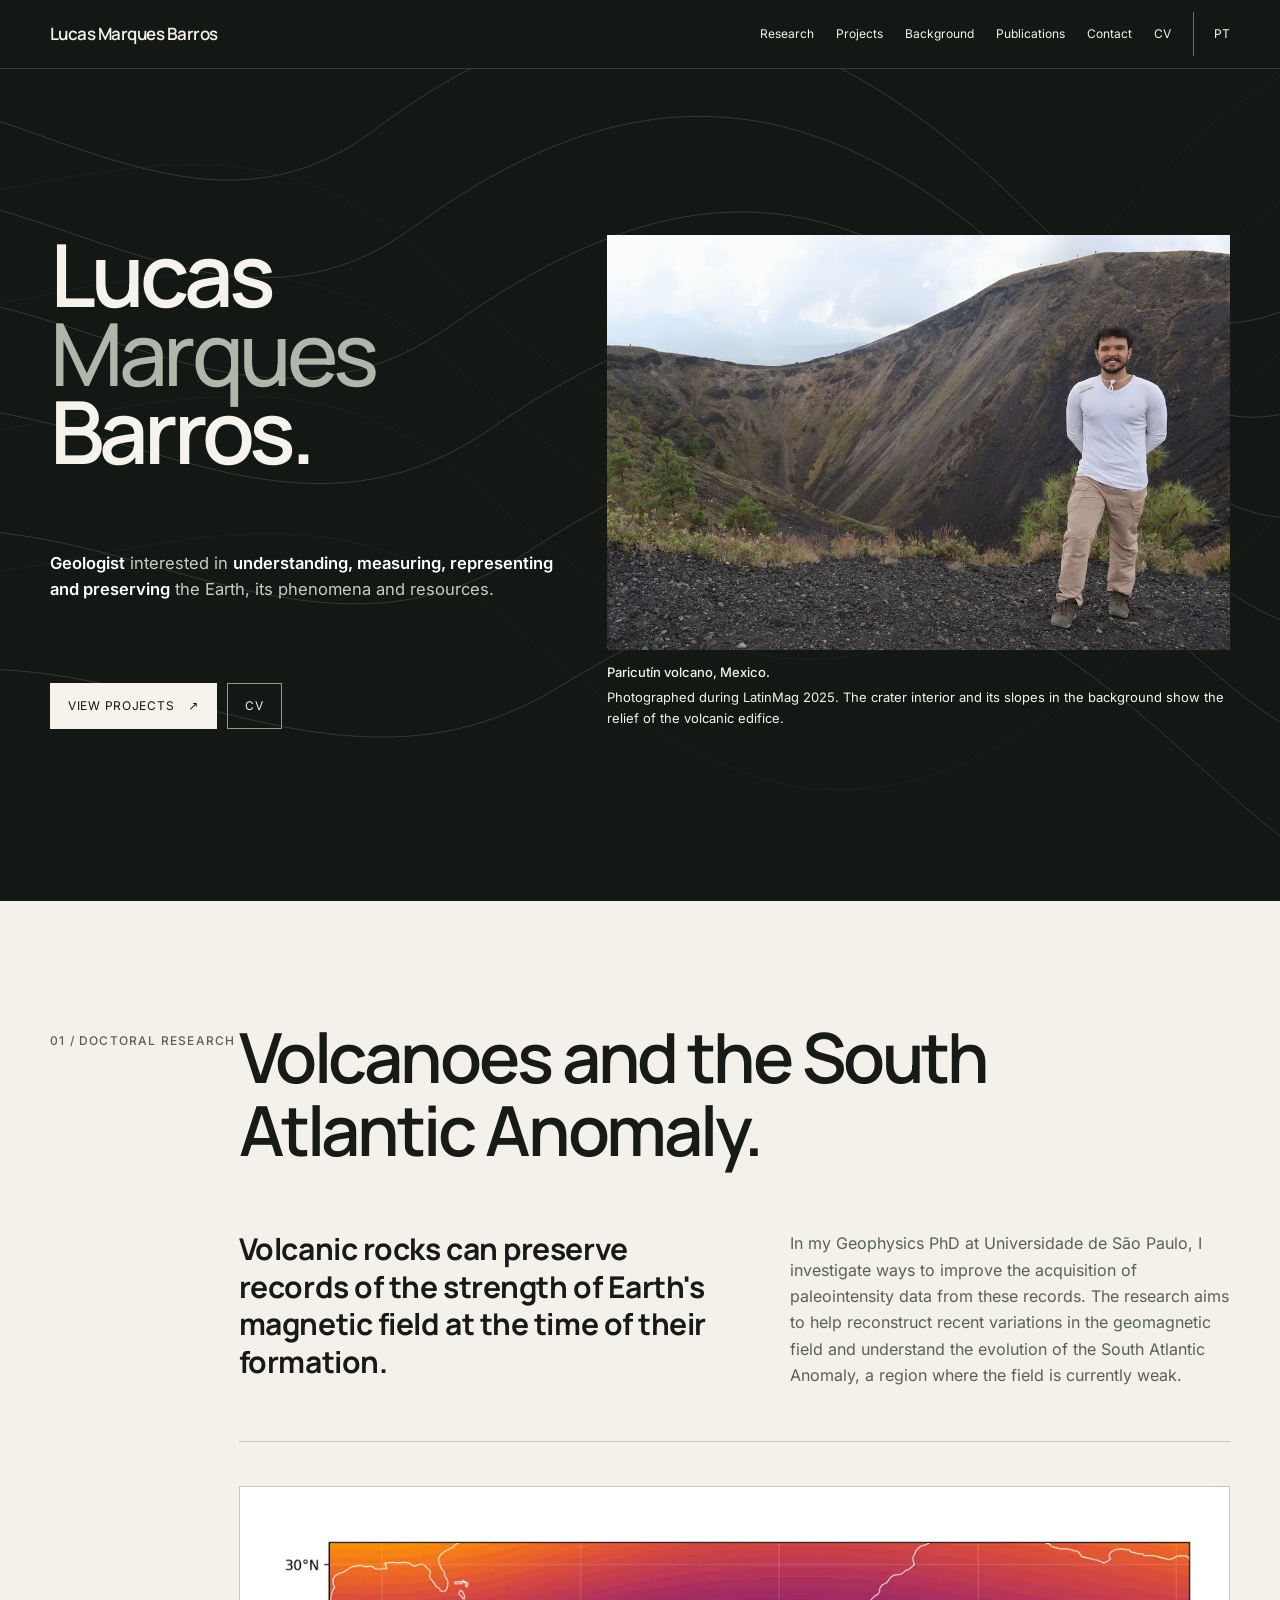
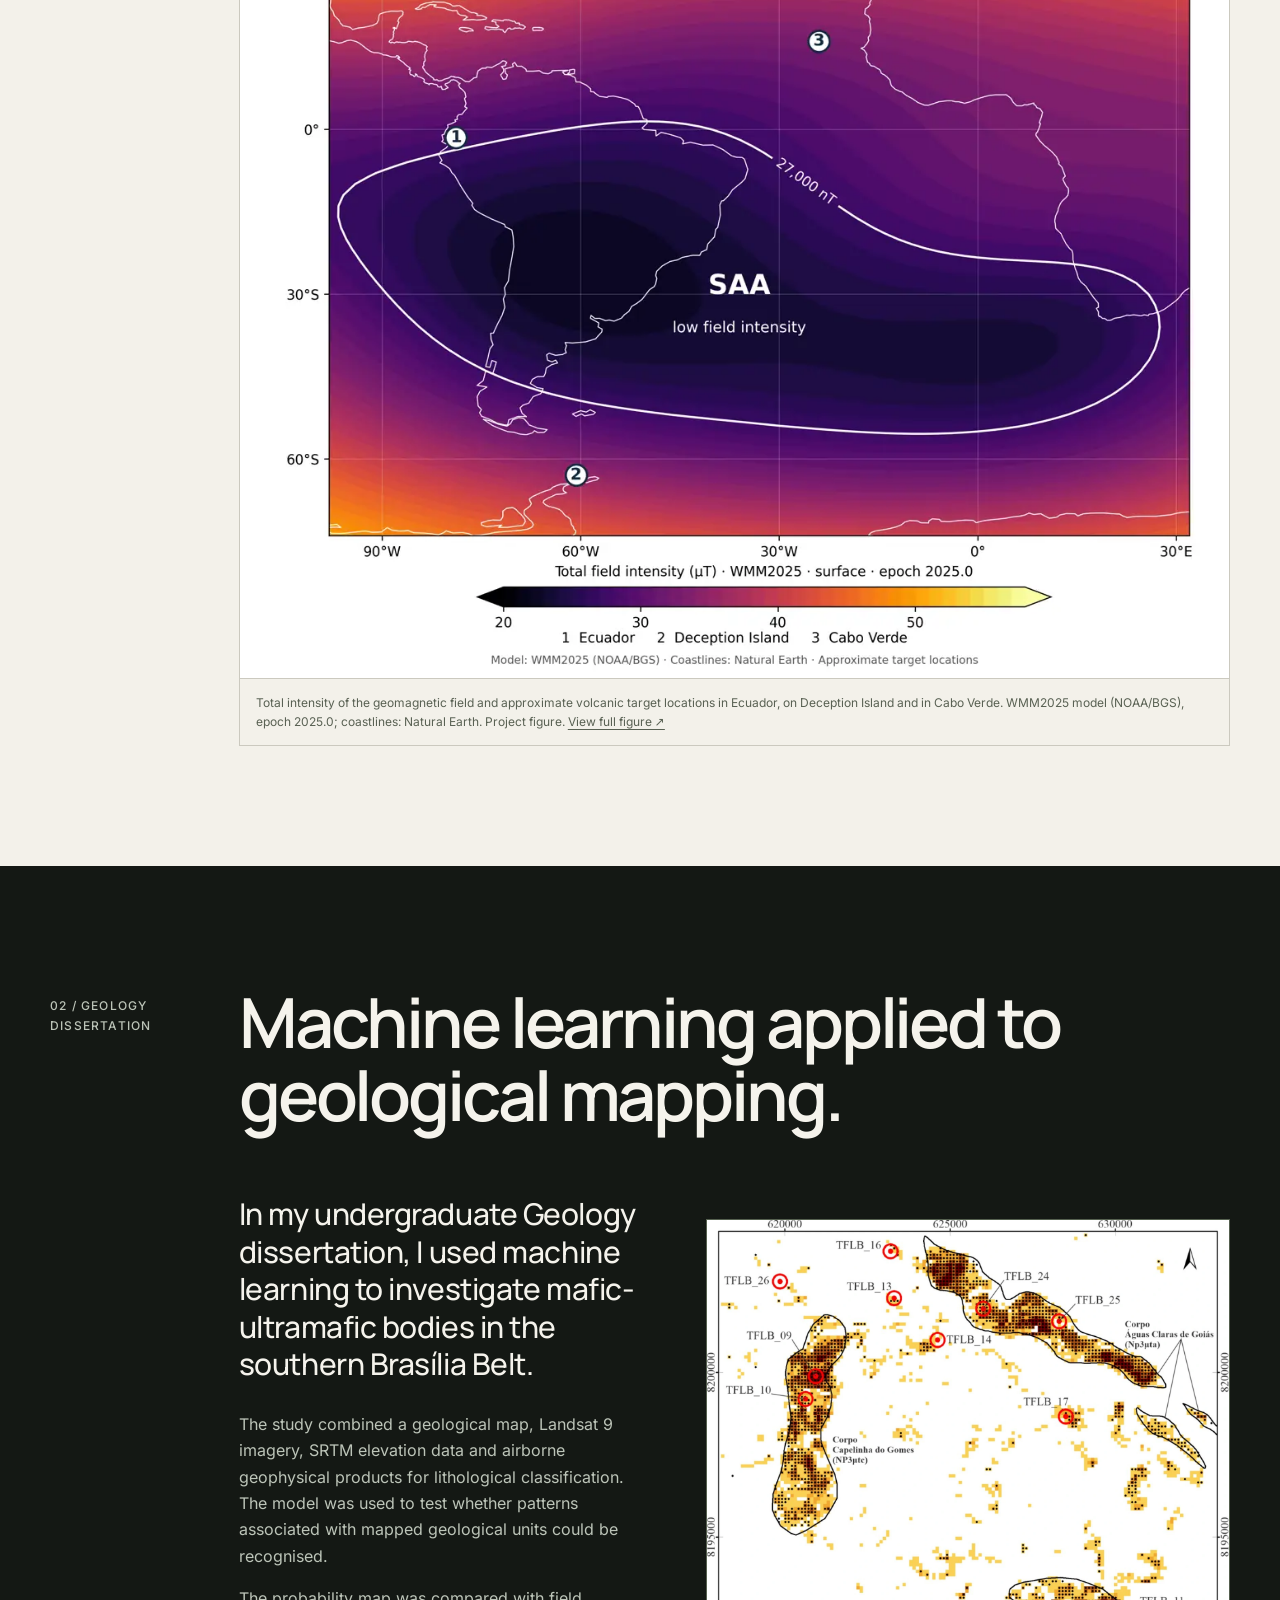
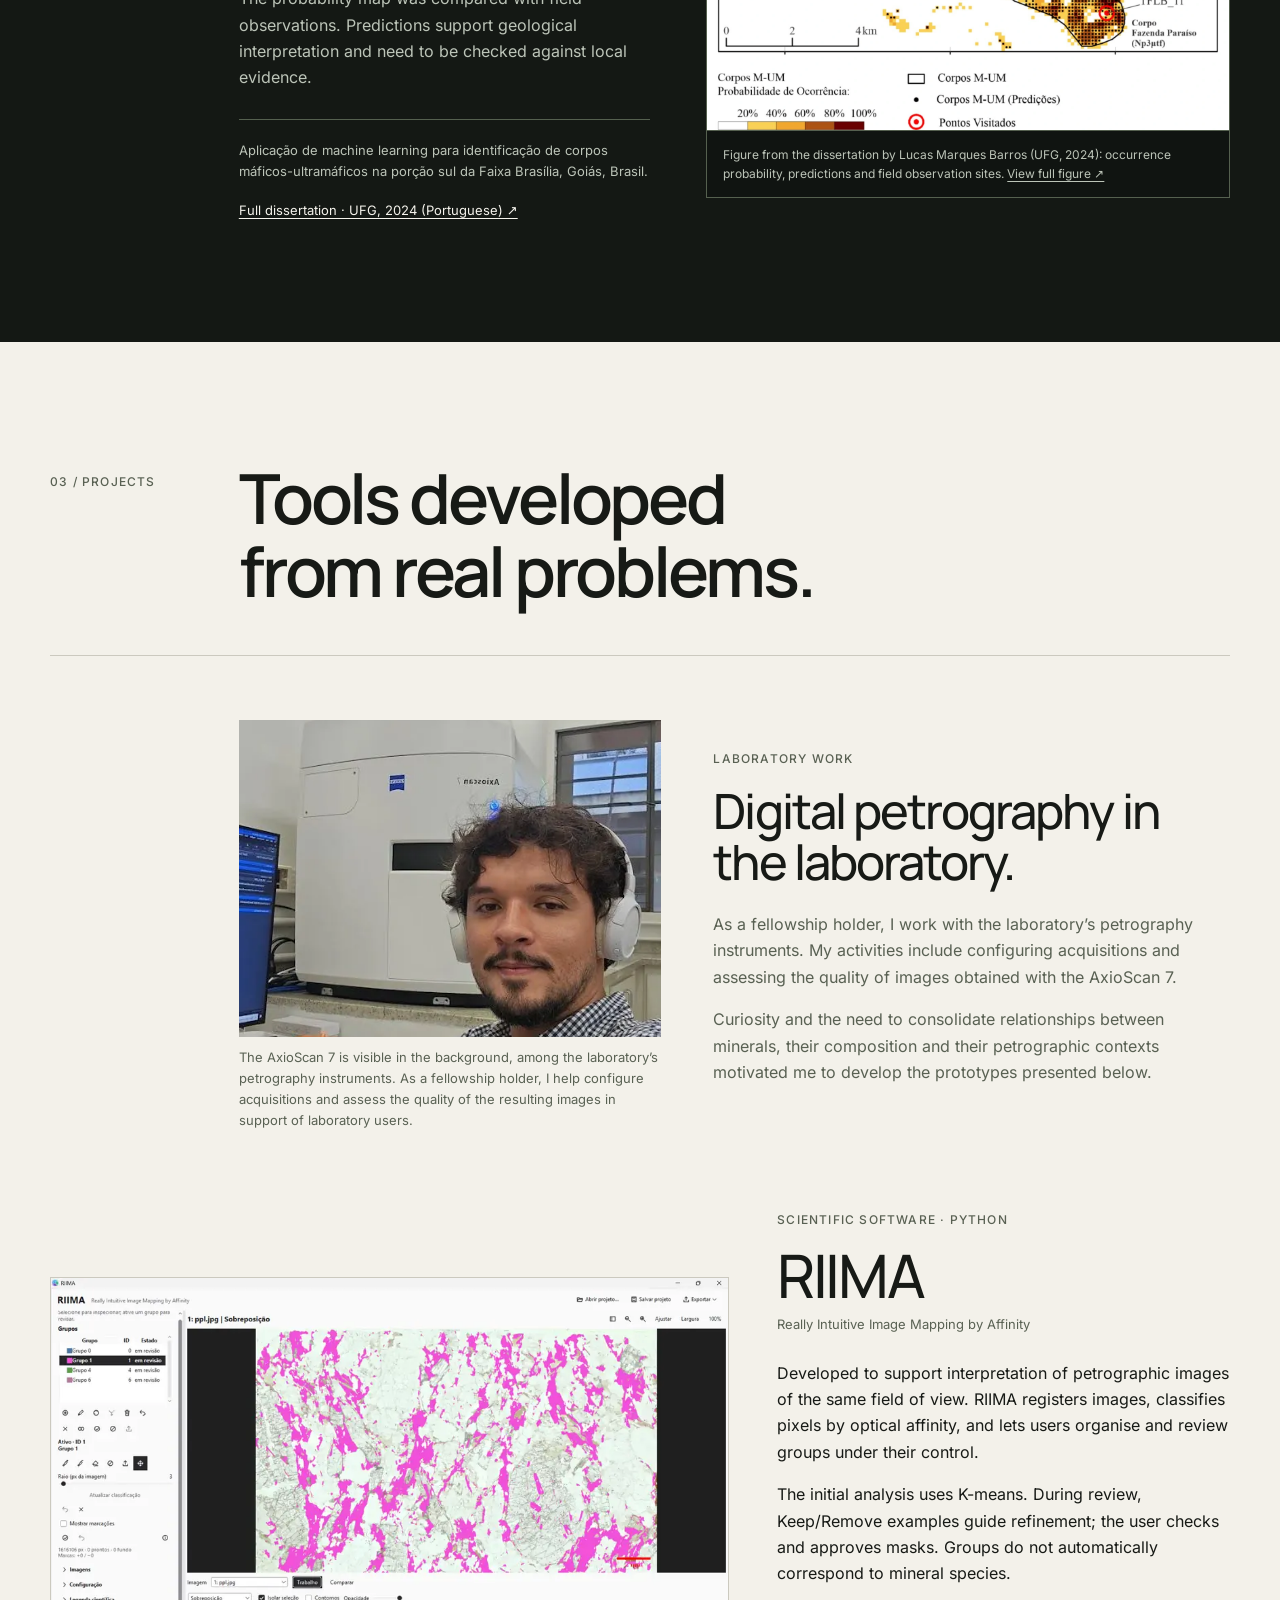
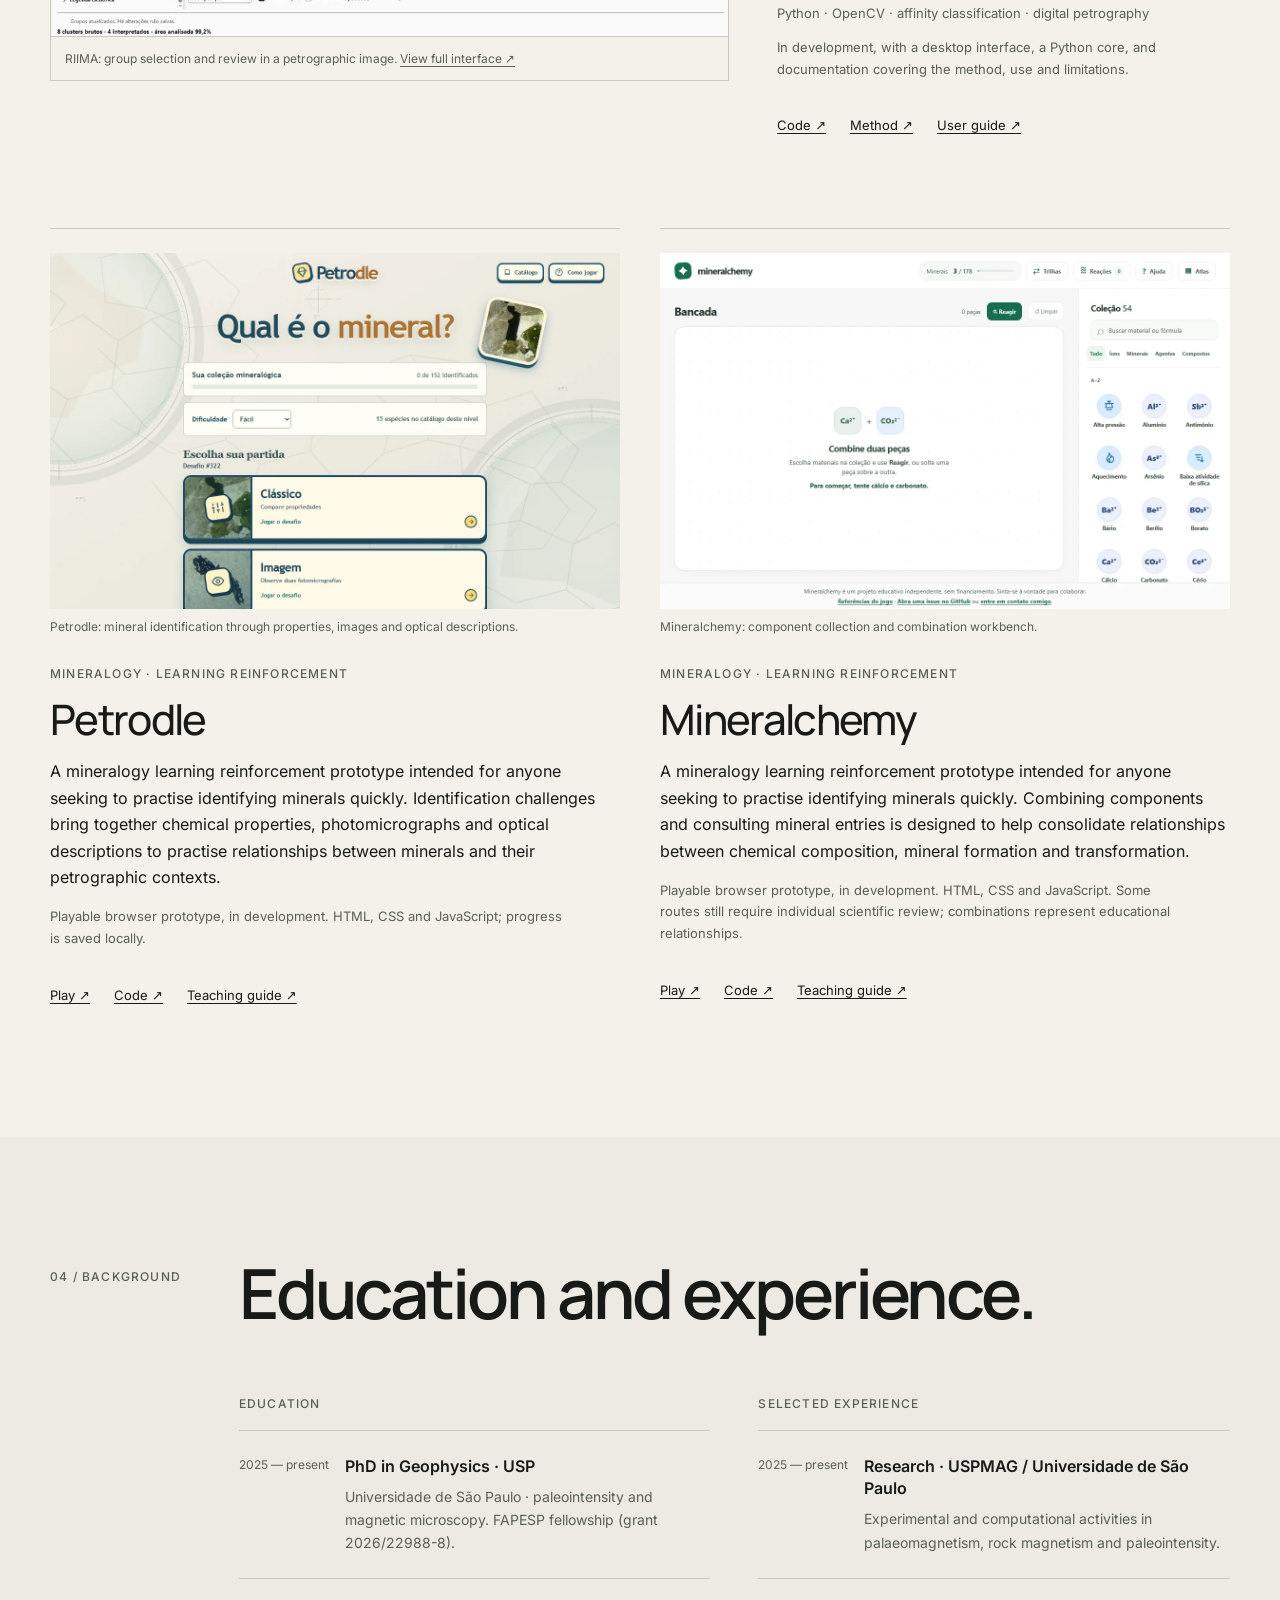
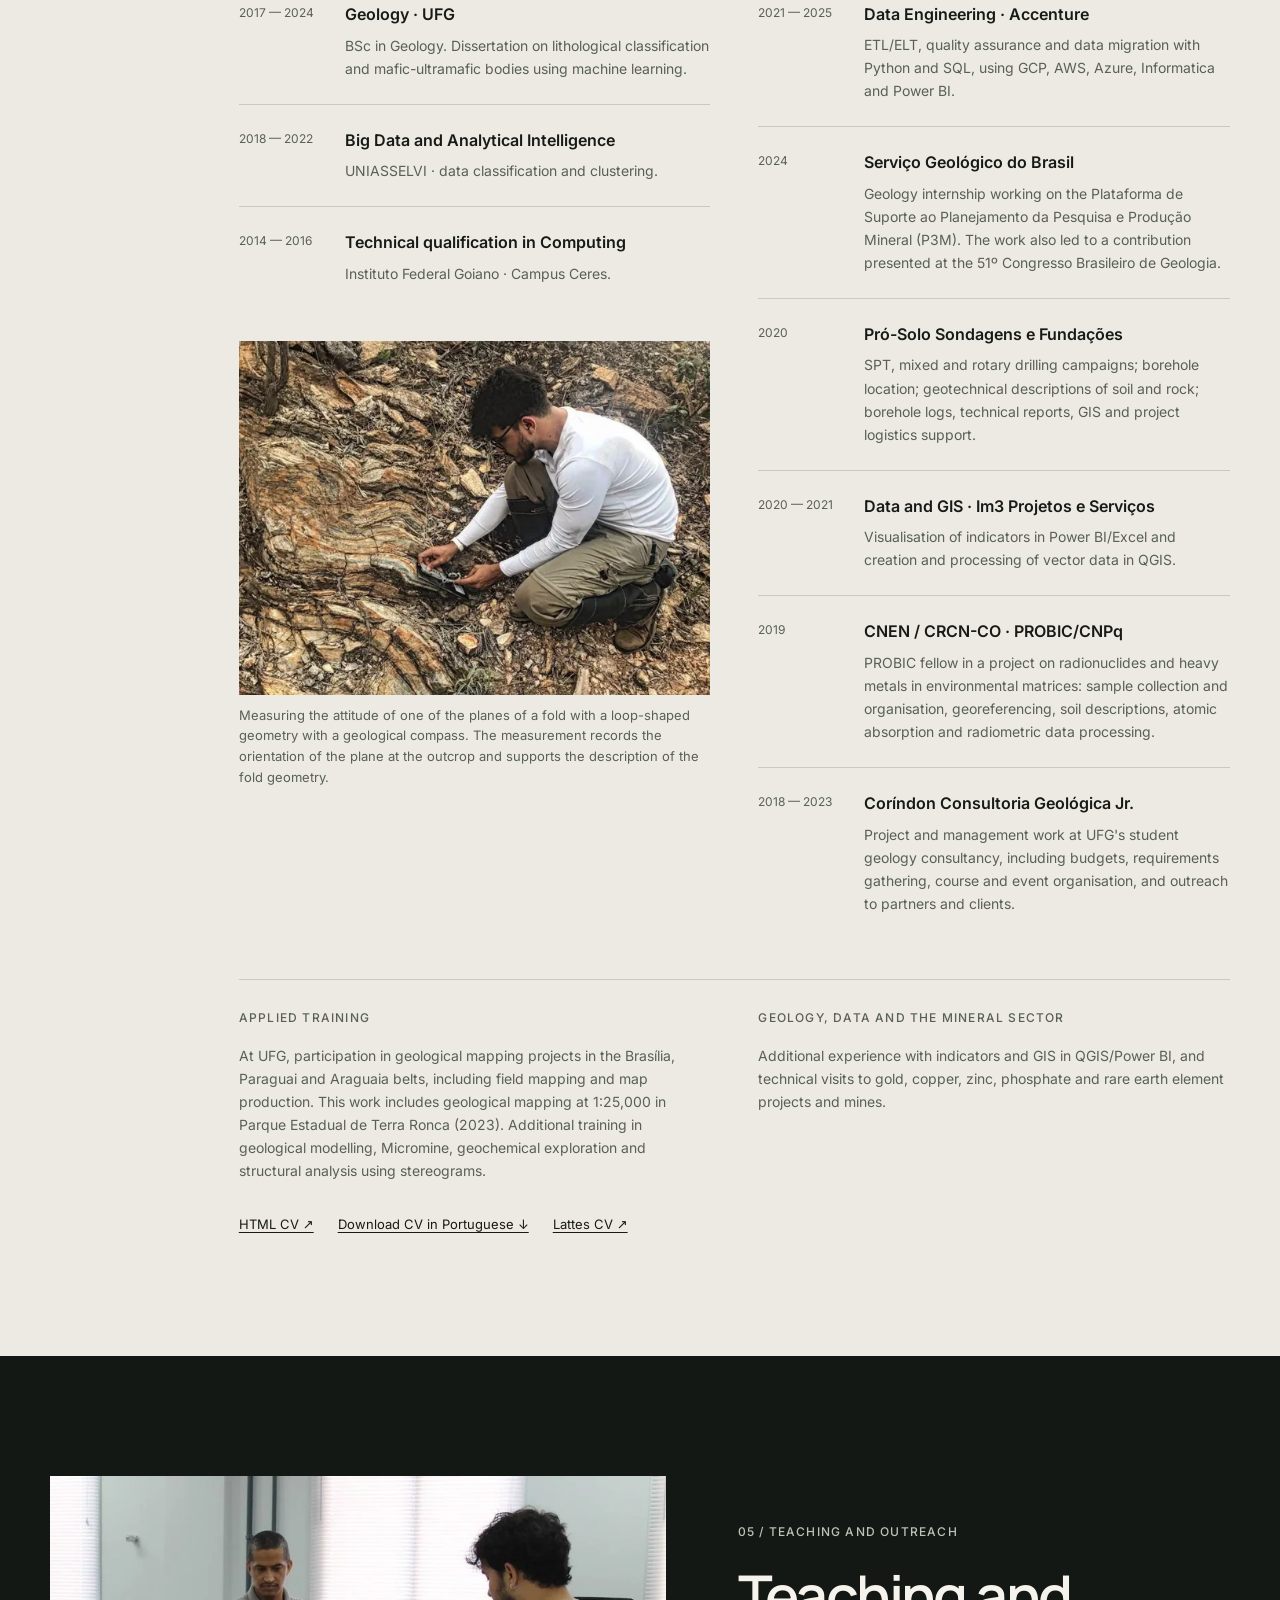
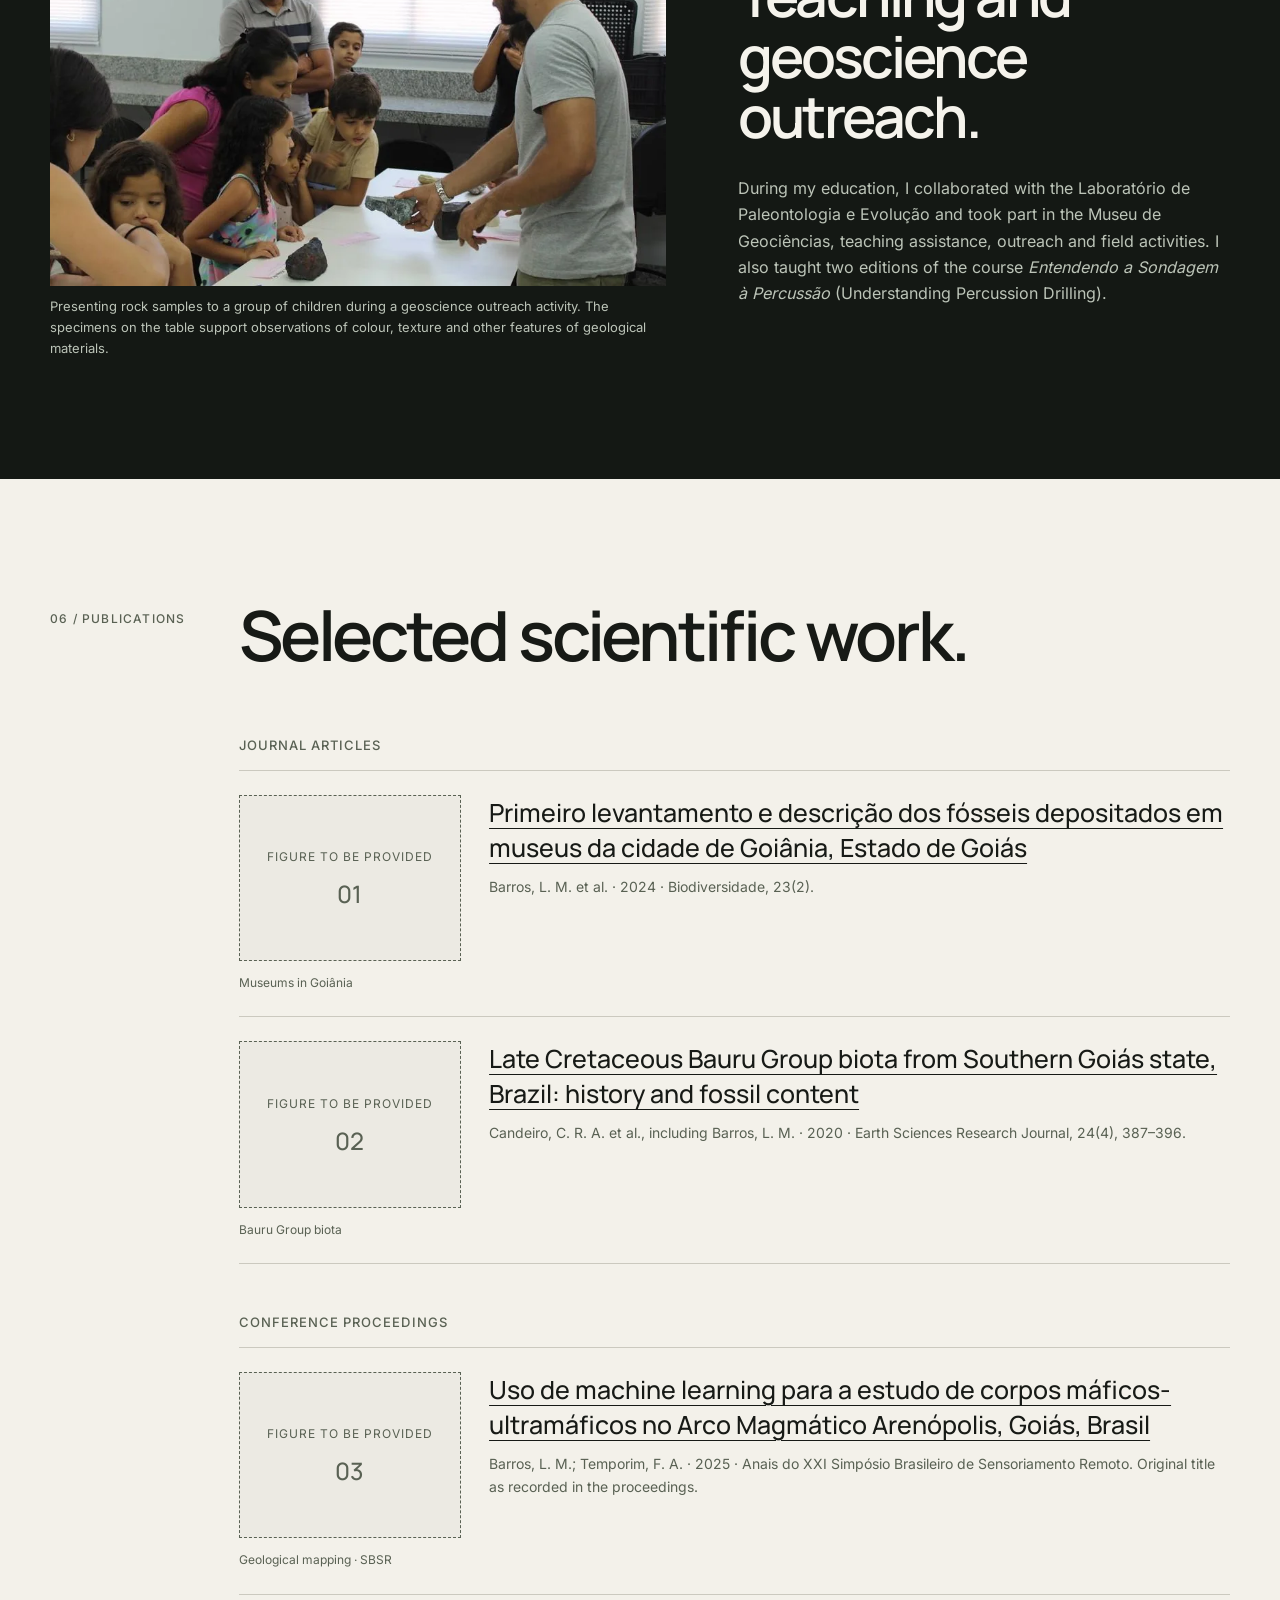
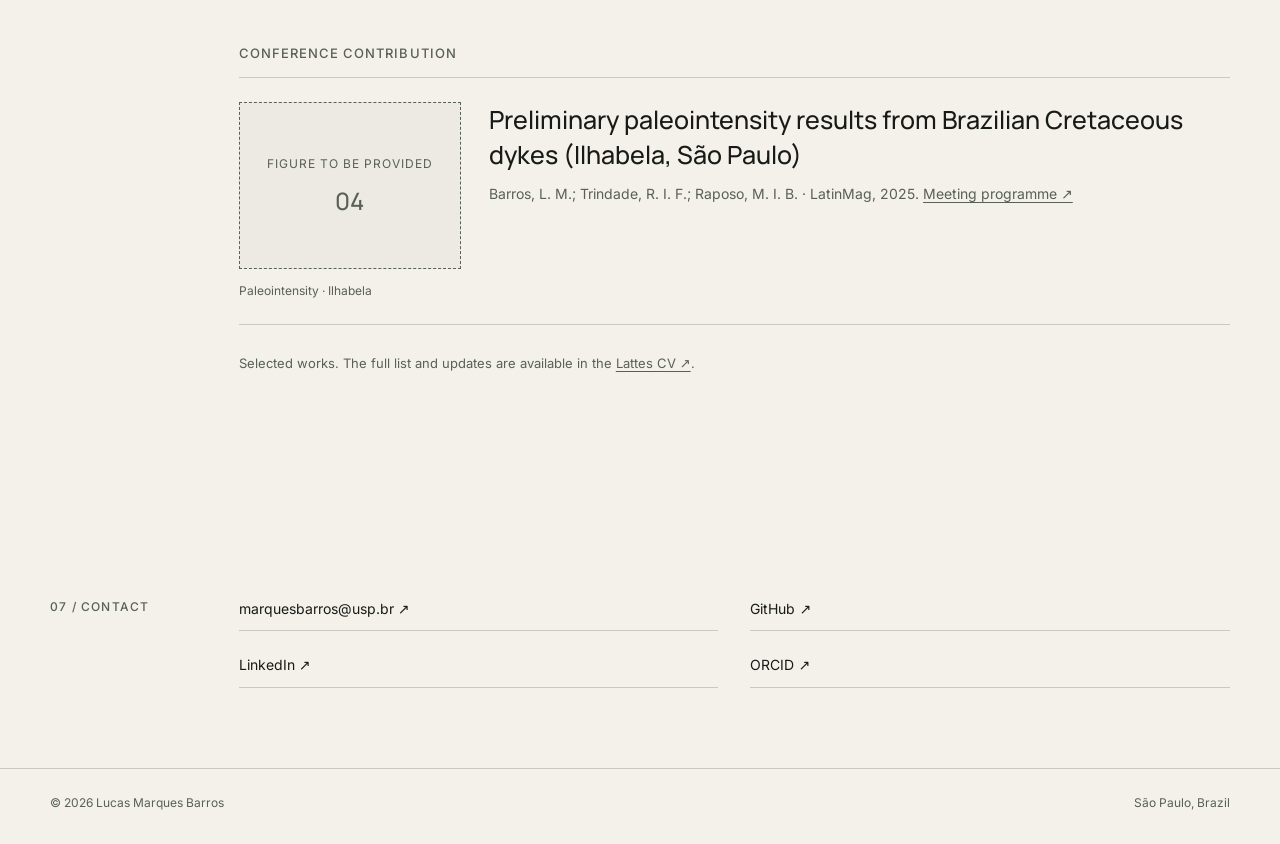
==== en/index.html @ 6a8517bd "docs: clarify volcanic records and South Atlantic Anomaly research" ====
<!doctype html>
<html lang="en">
<head>
  <meta charset="utf-8">
  <meta name="viewport" content="width=device-width, initial-scale=1">
  <meta name="theme-color" content="#141814">
  <meta name="description" content="Lucas Marques Barros — geologist trained at UFG, Geophysics PhD candidate at Universidade de São Paulo and developer of geoscience tools.">
  <meta property="og:type" content="website">
  <meta property="og:title" content="Lucas Marques Barros | Geologist">
  <meta property="og:description" content="Geology education at UFG, research at USP and experience in fieldwork, laboratories, geotechnics, data, teaching and outreach.">
  <meta property="og:url" content="https://marquesbarros.github.io/marquesbarros/en/">
  <meta property="og:locale" content="en_US">
  <meta property="og:locale:alternate" content="pt_BR">
  <meta property="og:image" content="https://marquesbarros.github.io/marquesbarros/assets/hero-paricutin.jpg">
  <meta property="og:image:alt" content="Lucas at Paricutín volcano, Mexico">
  <meta name="twitter:card" content="summary_large_image">
  <link rel="canonical" href="https://marquesbarros.github.io/marquesbarros/en/">
  <link rel="alternate" hreflang="pt-BR" href="https://marquesbarros.github.io/marquesbarros/">
  <link rel="alternate" hreflang="en" href="https://marquesbarros.github.io/marquesbarros/en/">
  <link rel="alternate" hreflang="x-default" href="https://marquesbarros.github.io/marquesbarros/">
  <link rel="icon" type="image/svg+xml" href="../assets/favicon.svg">
  <title>Lucas Marques Barros | Geologist</title>
  <link rel="stylesheet" href="../style.css">
  <script src="../script.js" defer></script>
</head>
<body>
<a class="skip" href="#conteudo">Skip to content</a>
<header class="site-header">
  <div class="shell nav-inner">
    <a class="brand" href="#top">Lucas Marques Barros</a>
    <button class="menu-toggle" type="button" aria-controls="site-menu" aria-expanded="false">Menu</button>
    <nav class="menu" id="site-menu" aria-label="Main navigation">
      <a href="#pesquisa">Research</a>
      <a href="#projetos">Projects</a>
      <a href="#trajetoria">Background</a>
      <a href="#publicacoes">Publications</a>
      <a href="#contato">Contact</a>
      <a href="./cv.html">CV</a>
      <a class="language-link" href="../index.html" lang="pt-BR" hreflang="pt-BR" aria-label="Ler em português">PT</a>
    </nav>
  </div>
</header>

<main id="conteudo" tabindex="-1">
  <section id="top" class="hero section-dark" tabindex="-1" aria-label="Introduction">
    <div class="topography-wrap" aria-hidden="true">
      <svg class="topography topography-hero topo-a" viewBox="0 0 1200 800" preserveAspectRatio="none">
        <path d="M-160 120 C40 -20 210 250 390 110 S735 0 905 175 1130 260 1370 60"/>
        <path d="M-150 205 C60 55 235 330 420 190 S760 75 930 250 1150 340 1380 140"/>
        <path d="M-140 295 C80 135 250 415 450 270 S785 155 960 330 1165 425 1390 230"/>
        <path d="M-130 390 C95 225 275 500 480 355 S810 245 990 420 1180 515 1400 325"/>
        <path d="M-120 495 C115 325 300 595 510 455 S835 345 1020 520 1195 610 1410 425"/>
        <path d="M-110 610 C135 440 320 700 535 565 S860 455 1045 630 1210 720 1420 540"/>
      </svg>
      <svg class="topography topography-hero topo-b" viewBox="0 0 1200 800" preserveAspectRatio="none">
        <path d="M-220 90 C10 300 225 10 435 220 S785 390 980 180 1210 30 1450 250"/>
        <path d="M-210 185 C20 390 240 100 455 305 S800 480 1000 270 1220 125 1460 345"/>
        <path d="M-200 290 C35 490 255 200 475 405 S820 575 1025 370 1235 230 1470 445"/>
        <path d="M-190 405 C50 600 275 315 500 515 S845 680 1050 480 1250 345 1480 555"/>
      </svg>
    </div>

    <div class="shell hero-grid">
      <div class="hero-copy reveal">
        <h1>Lucas<br><em>Marques</em><br>Barros.</h1>
        <p class="hero-lead"><strong>Geologist</strong> interested in <strong>understanding, measuring, representing and preserving</strong> the Earth, its phenomena and resources.</p>
        <div class="actions">
          <a class="button button-solid" href="#projetos">View projects <span>↗</span></a>
          <a class="button button-ghost" href="./cv.html">CV</a>
        </div>
      </div>

      <figure class="hero-photo">
        <div class="image-mask"><img src="../assets/hero-paricutin.webp" width="1100" height="733" srcset="../assets/hero-paricutin-600.webp 600w, ../assets/hero-paricutin.webp 1100w" sizes="(max-width: 900px) calc(100vw - 32px), 620px" fetchpriority="high" alt="Lucas Marques Barros at the crater of Paricutín volcano in Mexico"></div>
        <figcaption><strong>Paricutín volcano, Mexico.</strong><span>Photographed during LatinMag 2025. The crater interior and its slopes in the background show the relief of the volcanic edifice.</span></figcaption>
      </figure>
    </div>
  </section>

  <section id="pesquisa" class="portfolio-section research-story" tabindex="-1" aria-labelledby="pesquisa-titulo">
    <div class="shell">
      <header class="section-head reveal">
        <span class="section-index">01 / Doctoral research</span>
        <h2 id="pesquisa-titulo">Volcanoes and the South Atlantic Anomaly.</h2>
      </header>

      <div class="research-intro reveal">
        <p class="large-copy"><strong>Volcanic rocks can preserve records of the strength of Earth's magnetic field at the time of their formation.</strong></p>
        <p>In my Geophysics PhD at Universidade de São Paulo, I investigate ways to improve the acquisition of paleointensity data from these records. The research aims to help reconstruct recent variations in the geomagnetic field and understand the evolution of the South Atlantic Anomaly, a region where the field is currently weak.</p>
      </div>

      <div class="saa-layout">
        <figure class="saa-map saa-real-figure reveal" aria-labelledby="saa-caption">
          <a class="figure-link" href="../assets/saa-targets.webp" aria-label="Open the SAA map at its original size"><img id="saa-targets-figure" class="saa-targets-image" src="../assets/saa-targets.webp" width="1200" height="960" alt="Map of low field intensity in the South Atlantic, the 27,000 nT contour and targets 1: Ecuador, 2: Deception Island, 3: Cabo Verde" loading="lazy" decoding="async"></a>
          <figcaption id="saa-caption">Total intensity of the geomagnetic field and approximate volcanic target locations in Ecuador, on Deception Island and in Cabo Verde. WMM2025 model (NOAA/BGS), epoch 2025.0; coastlines: Natural Earth. Project figure. <a href="../assets/saa-targets.webp">View full figure ↗</a></figcaption>
        </figure>
      </div>
    </div>
  </section>

  <section id="tcc" class="portfolio-section tcc-section section-dark" tabindex="-1" aria-labelledby="tcc-titulo">
    <div class="shell">
      <header class="section-head reveal">
        <span class="section-index">02 / Geology dissertation</span>
        <h2 id="tcc-titulo">Machine learning applied to geological mapping.</h2>
      </header>

      <div class="tcc-grid">
        <div class="tcc-copy reveal">
          <p class="large-copy">In my undergraduate Geology dissertation, I used machine learning to investigate mafic-ultramafic bodies in the southern Brasília Belt.</p>
          <p>The study combined a geological map, Landsat 9 imagery, SRTM elevation data and airborne geophysical products for lithological classification. The model was used to test whether patterns associated with mapped geological units could be recognised.</p>
          <p>The probability map was compared with field observations. Predictions support geological interpretation and need to be checked against local evidence.</p>
          <p class="tcc-title" lang="pt-BR">Aplicação de machine learning para identificação de corpos máficos-ultramáficos na porção sul da Faixa Brasília, Goiás, Brasil.</p>
          <a class="text-link" href="https://repositorio.bc.ufg.br/items/0a7a096b-ce01-40c8-ab16-3c9e37bb60d5" target="_blank" rel="noopener noreferrer">Full dissertation · UFG, 2024 (Portuguese) ↗</a>
        </div>

        <figure class="prediction-figure prediction-real reveal">
          <a class="figure-link" href="../assets/tcc-prediction.webp" aria-label="Open the dissertation figure at its original size"><img id="tcc-prediction-figure" class="tcc-prediction-image" src="../assets/tcc-prediction.webp" width="1536" height="1502" alt="Dissertation map of mafic-ultramafic occurrence probability, with predictions and field observation sites" loading="lazy" decoding="async"></a>
          <figcaption>Figure from the dissertation by Lucas Marques Barros (UFG, 2024): occurrence probability, predictions and field observation sites. <a href="../assets/tcc-prediction.webp">View full figure ↗</a></figcaption>
        </figure>
      </div>
    </div>
  </section>

  <section id="projetos" class="portfolio-section projects-section" tabindex="-1" aria-labelledby="projetos-titulo">
    <div class="shell">
      <header class="section-head reveal">
        <span class="section-index">03 / Projects</span>
        <h2 id="projetos-titulo">Tools developed<br>from real problems.</h2>
      </header>

      <div class="laboratory-intro reveal">
        <figure class="research-lab-photo">
          <div class="image-mask"><img src="../assets/research-axioscan.webp" width="512" height="911" loading="lazy" decoding="async" alt="Lucas Marques Barros next to the AxioScan 7 at the laboratory"></div>
          <figcaption>The AxioScan 7 is visible in the background, among the laboratory’s petrography instruments. As a fellowship holder, I help configure acquisitions and assess the quality of the resulting images in support of laboratory users.</figcaption>
        </figure>
        <div class="method-copy">
          <span class="mini-label">Laboratory work</span>
          <h3>Digital petrography in the laboratory.</h3>
          <p>As a fellowship holder, I work with the laboratory’s petrography instruments. My activities include configuring acquisitions and assessing the quality of images obtained with the AxioScan 7.</p>
          <p>Curiosity and the need to consolidate relationships between minerals, their composition and their petrographic contexts motivated me to develop the prototypes presented below.</p>
        </div>
      </div>

      <article class="project-feature reveal">
        <figure class="project-window riima-window riima-shot">
          <a class="figure-link" href="../assets/riima-interface.webp" aria-label="Open the actual RIIMA screenshot"><img id="riima-screenshot" class="riima-screenshot" src="../assets/riima-interface.webp" width="1000" height="528" alt="Actual RIIMA interface during group review in a petrographic image" loading="lazy" decoding="async"></a>
          <figcaption>RIIMA: group selection and review in a petrographic image. <a href="../assets/riima-interface.webp">View full interface ↗</a></figcaption>
        </figure>
        <div class="project-copy">
          <p class="project-kicker">Scientific software · Python</p>
          <h3>RIIMA</h3>
          <p class="project-subtitle">Really Intuitive Image Mapping by Affinity</p>
          <p>Developed to support interpretation of petrographic images of the same field of view. RIIMA registers images, classifies pixels by optical affinity, and lets users organise and review groups under their control.</p>
          <p>The initial analysis uses K-means. During review, Keep/Remove examples guide refinement; the user checks and approves masks. Groups do not automatically correspond to mineral species.</p>
          <p class="project-stack">Python · OpenCV · affinity classification · digital petrography</p>
          <p class="project-status">In development, with a desktop interface, a Python core, and documentation covering the method, use and limitations.</p>
          <div class="project-links"><a href="https://github.com/marquesbarros/riima" target="_blank" rel="noopener noreferrer">Code ↗</a><a href="https://github.com/marquesbarros/riima/blob/main/docs/METHOD.md" target="_blank" rel="noopener noreferrer">Method ↗</a><a href="https://github.com/marquesbarros/riima/blob/main/docs/USER_GUIDE.md" target="_blank" rel="noopener noreferrer">User guide ↗</a></div>
        </div>
      </article>

      <div class="project-pair">
        <article class="project-card reveal">
          <figure class="project-preview"><a href="https://marquesbarros.github.io/petrodle/" target="_blank" rel="noopener noreferrer"><img src="../assets/petrodle-preview.webp" width="1200" height="750" alt="Actual Petrodle screenshot showing mineral identification modes" loading="lazy" decoding="async"></a><figcaption>Petrodle: mineral identification through properties, images and optical descriptions.</figcaption></figure>
          <div class="project-card-copy">
            <p class="project-kicker">Mineralogy · Learning reinforcement</p>
            <h3>Petrodle</h3>
            <p>A mineralogy learning reinforcement prototype intended for anyone seeking to practise identifying minerals quickly. Identification challenges bring together chemical properties, photomicrographs and optical descriptions to practise relationships between minerals and their petrographic contexts.</p>
            <p class="project-status">Playable browser prototype, in development. HTML, CSS and JavaScript; progress is saved locally.</p>
            <div class="project-links"><a href="https://marquesbarros.github.io/petrodle/" target="_blank" rel="noopener noreferrer">Play ↗</a><a href="https://github.com/marquesbarros/petrodle" target="_blank" rel="noopener noreferrer">Code ↗</a><a href="https://github.com/marquesbarros/petrodle/blob/main/docs/USO_EM_AULA.md" target="_blank" rel="noopener noreferrer">Teaching guide ↗</a></div>
          </div>
        </article>

        <article class="project-card reveal">
          <figure class="project-preview"><a href="https://marquesbarros.github.io/mineralchemy/" target="_blank" rel="noopener noreferrer"><img src="../assets/mineralchemy-preview.webp" width="1200" height="750" alt="Actual Mineralchemy screenshot showing the collection and combination workbench" loading="lazy" decoding="async"></a><figcaption>Mineralchemy: component collection and combination workbench.</figcaption></figure>
          <div class="project-card-copy">
            <p class="project-kicker">Mineralogy · Learning reinforcement</p>
            <h3>Mineralchemy</h3>
            <p>A mineralogy learning reinforcement prototype intended for anyone seeking to practise identifying minerals quickly. Combining components and consulting mineral entries is designed to help consolidate relationships between chemical composition, mineral formation and transformation.</p>
            <p class="project-status">Playable browser prototype, in development. HTML, CSS and JavaScript. Some routes still require individual scientific review; combinations represent educational relationships.</p>
            <div class="project-links"><a href="https://marquesbarros.github.io/mineralchemy/" target="_blank" rel="noopener noreferrer">Play ↗</a><a href="https://github.com/marquesbarros/mineralchemy" target="_blank" rel="noopener noreferrer">Code ↗</a><a href="https://github.com/marquesbarros/mineralchemy/blob/main/docs/GUIA_DOCENTE.md" target="_blank" rel="noopener noreferrer">Teaching guide ↗</a></div>
          </div>
        </article>
      </div>
    </div>
  </section>

  <section id="trajetoria" class="portfolio-section trajectory-section" tabindex="-1" aria-labelledby="trajetoria-titulo">
    <div class="shell">
      <header class="section-head reveal">
        <span class="section-index">04 / Background</span>
        <h2 id="trajetoria-titulo">Education and experience.</h2>
      </header>

      <div class="career-grid">
        <div class="career-column reveal">
          <span class="mini-label">Education</span>
          <article><span class="date-range">2025 — present</span><div><h3>PhD in Geophysics · USP</h3><p>Universidade de São Paulo · paleointensity and magnetic microscopy. FAPESP fellowship (grant 2026/22988-8).</p></div></article>
          <article><span class="date-range">2017 — 2024</span><div><h3>Geology · UFG</h3><p>BSc in Geology. Dissertation on lithological classification and mafic-ultramafic bodies using machine learning.</p></div></article>
          <article><span class="date-range">2018 — 2022</span><div><h3>Big Data and Analytical Intelligence</h3><p>UNIASSELVI · data classification and clustering.</p></div></article>
          <article><span class="date-range">2014 — 2016</span><div><h3>Technical qualification in Computing</h3><p>Instituto Federal Goiano · Campus Ceres.</p></div></article>
          <figure class="career-photo"><img src="../assets/field-compass.webp" width="900" height="675" srcset="../assets/field-compass-600.webp 600w, ../assets/field-compass.webp 900w" sizes="(max-width: 560px) calc(100vw - 32px), 480px" loading="lazy" decoding="async" alt="Lucas measuring the attitude of a plane in a fold with a loop-shaped geometry, using a geological compass"><figcaption>Measuring the attitude of one of the planes of a fold with a loop-shaped geometry with a geological compass. The measurement records the orientation of the plane at the outcrop and supports the description of the fold geometry.</figcaption></figure>
        </div>

        <div class="career-column reveal">
          <span class="mini-label">Selected experience</span>
          <article><span class="date-range">2025 — present</span><div><h3>Research · USPMAG / Universidade de São Paulo</h3><p>Experimental and computational activities in palaeomagnetism, rock magnetism and paleointensity.</p></div></article>
          <article><span class="date-range">2021 — 2025</span><div><h3>Data Engineering · Accenture</h3><p>ETL/ELT, quality assurance and data migration with Python and SQL, using GCP, AWS, Azure, Informatica and Power BI.</p></div></article>
          <article><time datetime="2024">2024</time><div><h3>Serviço Geológico do Brasil</h3><p>Geology internship working on the Plataforma de Suporte ao Planejamento da Pesquisa e Produção Mineral (P3M). The work also led to a contribution presented at the 51º Congresso Brasileiro de Geologia.</p></div></article>
          <article><time datetime="2020">2020</time><div><h3>Pró-Solo Sondagens e Fundações</h3><p>SPT, mixed and rotary drilling campaigns; borehole location; geotechnical descriptions of soil and rock; borehole logs, technical reports, GIS and project logistics support.</p></div></article>
          <article><span class="date-range">2020 — 2021</span><div><h3>Data and GIS · Im3 Projetos e Serviços</h3><p>Visualisation of indicators in Power BI/Excel and creation and processing of vector data in QGIS.</p></div></article>
          <article><time datetime="2019">2019</time><div><h3>CNEN / CRCN-CO · PROBIC/CNPq</h3><p>PROBIC fellow in a project on radionuclides and heavy metals in environmental matrices: sample collection and organisation, georeferencing, soil descriptions, atomic absorption and radiometric data processing.</p></div></article>
          <article><span class="date-range">2018 — 2023</span><div><h3>Coríndon Consultoria Geológica Jr.</h3><p>Project and management work at UFG's student geology consultancy, including budgets, requirements gathering, course and event organisation, and outreach to partners and clients.</p></div></article>
        </div>
      </div>

      <div class="career-notes reveal">
        <div>
          <span class="mini-label">Applied training</span>
          <p>At UFG, participation in geological mapping projects in the Brasília, Paraguai and Araguaia belts, including field mapping and map production. This work includes geological mapping at 1:25,000 in Parque Estadual de Terra Ronca (2023). Additional training in geological modelling, Micromine, geochemical exploration and structural analysis using stereograms.</p>
        </div>
        <div>
          <span class="mini-label">Geology, data and the mineral sector</span>
          <p>Additional experience with indicators and GIS in QGIS/Power BI, and technical visits to gold, copper, zinc, phosphate and rare earth element projects and mines.</p>
        </div>
      </div>

      <div class="career-actions reveal">
        <a class="text-link" href="./cv.html">HTML CV ↗</a>
        <a class="text-link" href="../assets/Lucas_Marques_Barros_CV_2026.pdf" download>Download CV in Portuguese ↓</a>
        <a class="text-link" href="https://lattes.cnpq.br/6262685341923739" target="_blank" rel="noopener noreferrer">Lattes CV ↗</a>
      </div>
    </div>
  </section>

  <section id="ensino" class="portfolio-section outreach-section section-dark" tabindex="-1" aria-labelledby="ensino-titulo">
    <div class="shell outreach-grid">
      <figure class="outreach-photo">
        <div class="image-mask"><img src="../assets/outreach-kids.webp" width="900" height="600" srcset="../assets/outreach-kids-600.webp 600w, ../assets/outreach-kids.webp 900w" sizes="(max-width: 900px) calc(100vw - 32px), 620px" loading="lazy" decoding="async" alt="Lucas Marques Barros showing geological samples during an activity with children"></div>
        <figcaption>Presenting rock samples to a group of children during a geoscience outreach activity. The specimens on the table support observations of colour, texture and other features of geological materials.</figcaption>
      </figure>
      <div class="outreach-copy reveal">
        <span class="section-index">05 / Teaching and outreach</span>
        <h2 id="ensino-titulo">Teaching and geoscience outreach.</h2>
        <p>During my education, I collaborated with the Laboratório de Paleontologia e Evolução and took part in the Museu de Geociências, teaching assistance, outreach and field activities. I also taught two editions of the course <em lang="pt-BR">Entendendo a Sondagem à Percussão</em> (Understanding Percussion Drilling).</p>
      </div>
    </div>
  </section>

  <section id="publicacoes" class="portfolio-section production-section" tabindex="-1" aria-labelledby="publicacoes-titulo">
    <div class="shell">
      <header class="section-head"><span class="section-index">06 / Publications</span><h2 id="publicacoes-titulo">Selected scientific work.</h2></header>
      <div class="publication-groups">
        <div class="publication-group">
          <h3>Journal articles</h3>
          <ul class="publication-list">
            <li class="publication-entry">
              <figure class="figure-placeholder publication-figure" aria-labelledby="figure-museus-goiania">
                <div class="figure-reserve"><span>Figure to be provided</span><strong>01</strong></div>
                <figcaption id="figure-museus-goiania">Museums in Goiânia</figcaption>
              </figure>
              <div class="publication-copy"><h4><a href="https://periodicoscientificos.ufmt.br/ojs/index.php/biodiversidade/article/view/17903" target="_blank" rel="noopener noreferrer" lang="pt-BR">Primeiro levantamento e descrição dos fósseis depositados em museus da cidade de Goiânia, Estado de Goiás</a></h4><p>Barros, L. M. et al. · 2024 · Biodiversidade, 23(2).</p></div>
            </li>
            <li class="publication-entry">
              <figure class="figure-placeholder publication-figure" aria-labelledby="figure-biota-bauru">
                <div class="figure-reserve"><span>Figure to be provided</span><strong>02</strong></div>
                <figcaption id="figure-biota-bauru">Bauru Group biota</figcaption>
              </figure>
              <div class="publication-copy"><h4><a href="https://revistas.unal.edu.co/index.php/esrj/article/view/82831" target="_blank" rel="noopener noreferrer" lang="en">Late Cretaceous Bauru Group biota from Southern Goiás state, Brazil: history and fossil content</a></h4><p>Candeiro, C. R. A. et al., including Barros, L. M. · 2020 · Earth Sciences Research Journal, 24(4), 387–396.</p></div>
            </li>
          </ul>
        </div>
        <div class="publication-group">
          <h3>Conference proceedings</h3>
          <ul class="publication-list"><li class="publication-entry">
              <figure class="figure-placeholder publication-figure" aria-labelledby="figure-sbsr-mapeamento">
                <div class="figure-reserve"><span>Figure to be provided</span><strong>03</strong></div>
                <figcaption id="figure-sbsr-mapeamento">Geological mapping · SBSR</figcaption>
              </figure>
              <div class="publication-copy"><h4><a href="https://proceedings.science/sbsr-2025/trabalhos/uso-de-machine-learning-para-a-estudo-de-corpos-maficos-ultramaficos-no-arco-mag?lang=pt-br" target="_blank" rel="noopener noreferrer" lang="pt-BR">Uso de machine learning para a estudo de corpos máficos-ultramáficos no Arco Magmático Arenópolis, Goiás, Brasil</a></h4><p>Barros, L. M.; Temporim, F. A. · 2025 · Anais do XXI Simpósio Brasileiro de Sensoriamento Remoto. Original title as recorded in the proceedings.</p></div>
            </li></ul>
        </div>
        <div class="publication-group">
          <h3>Conference contribution</h3>
          <ul class="publication-list"><li class="publication-entry">
              <figure class="figure-placeholder publication-figure" aria-labelledby="figure-latinmag-ilhabela">
                <div class="figure-reserve"><span>Figure to be provided</span><strong>04</strong></div>
                <figcaption id="figure-latinmag-ilhabela">Paleointensity · Ilhabela</figcaption>
              </figure>
              <div class="publication-copy"><h4 lang="en">Preliminary paleointensity results from Brazilian Cretaceous dykes (Ilhabela, São Paulo)</h4><p>Barros, L. M.; Trindade, R. I. F.; Raposo, M. I. B. · LatinMag, 2025. <a href="https://latinmag.geofisica.unam.mx/assets/files/FINAL_PROGRAM.pdf" target="_blank" rel="noopener noreferrer">Meeting programme ↗</a></p></div>
            </li></ul>
        </div>
        <p class="publication-note">Selected works. The full list and updates are available in the <a href="https://lattes.cnpq.br/6262685341923739" target="_blank" rel="noopener noreferrer">Lattes CV ↗</a>.</p>
      </div>
    </div>
  </section>

  <section id="contato" class="contact-section" tabindex="-1" aria-labelledby="contato-titulo">
    <div class="shell contact-simple reveal">
      <h2 class="section-index" id="contato-titulo">07 / Contact</h2>
      <div class="contact-links">
        <a href="mailto:marquesbarros@usp.br">marquesbarros@usp.br ↗</a>
        <a href="https://github.com/marquesbarros" target="_blank" rel="noopener noreferrer">GitHub ↗</a>
        <a href="https://www.linkedin.com/in/lucasmarquesbarros/" target="_blank" rel="noopener noreferrer">LinkedIn ↗</a>
        <a href="https://orcid.org/0000-0002-1475-3834" target="_blank" rel="noopener noreferrer">ORCID ↗</a>
      </div>
    </div>
  </section>
</main>

<footer class="site-footer"><div class="shell"><span>© 2026 Lucas Marques Barros</span><span>São Paulo, Brazil</span></div></footer>
</body>
</html>
---- style.css ----
/* Self-hosted Google Fonts, SIL Open Font License; see assets/fonts. */
@font-face {
  font-family: "Inter";
  font-style: normal;
  font-weight: 400 600;
  font-display: swap;
  src: url(./assets/fonts/inter-latin-ext.woff2) format("woff2");
  unicode-range:
    U+0100-02BA, U+02BD-02C5, U+02C7-02CC, U+02CE-02D7, U+02DD-02FF, U+0304,
    U+0308, U+0329, U+1D00-1DBF, U+1E00-1E9F, U+1EF2-1EFF, U+2020, U+20A0-20AB,
    U+20AD-20C4, U+2113, U+2C60-2C7F, U+A720-A7FF;
}
@font-face {
  font-family: "Inter";
  font-style: normal;
  font-weight: 400 600;
  font-display: swap;
  src: url(./assets/fonts/inter-latin.woff2) format("woff2");
  unicode-range:
    U+0000-00FF, U+0131, U+0152-0153, U+02BB-02BC, U+02C6, U+02DA, U+02DC,
    U+0304, U+0308, U+0329, U+2000-206F, U+20AC, U+2122, U+2191, U+2193, U+2212,
    U+2215, U+FEFF, U+FFFD;
}
@font-face {
  font-family: "Manrope";
  font-style: normal;
  font-weight: 500 700;
  font-display: swap;
  src: url(./assets/fonts/manrope-latin-ext.woff2) format("woff2");
  unicode-range:
    U+0100-02BA, U+02BD-02C5, U+02C7-02CC, U+02CE-02D7, U+02DD-02FF, U+0304,
    U+0308, U+0329, U+1D00-1DBF, U+1E00-1E9F, U+1EF2-1EFF, U+2020, U+20A0-20AB,
    U+20AD-20C4, U+2113, U+2C60-2C7F, U+A720-A7FF;
}
@font-face {
  font-family: "Manrope";
  font-style: normal;
  font-weight: 500 700;
  font-display: swap;
  src: url(./assets/fonts/manrope-latin.woff2) format("woff2");
  unicode-range:
    U+0000-00FF, U+0131, U+0152-0153, U+02BB-02BC, U+02C6, U+02DA, U+02DC,
    U+0304, U+0308, U+0329, U+2000-206F, U+20AC, U+2122, U+2191, U+2193, U+2212,
    U+2215, U+FEFF, U+FFFD;
}
/* Shared foundations: portfolio and printable CV, Portuguese and English. */
:root {
  --paper: #f3f1ea;
  --paper-2: #eceae3;
  --ink: #171a16;
  --muted: #596153;
  --line: #cbc9bf;
  --dark: #141814;
  --light: #f5f3ec;
  --muted-light: #bcc4b8;
  --display: "Manrope", "Inter", system-ui, sans-serif;
  --sans:
    "Inter", system-ui, -apple-system, BlinkMacSystemFont, "Segoe UI",
    sans-serif;
  --shell: min(1180px, calc(100% - 48px));
  --indent: 16%;
}
* {
  box-sizing: border-box;
}
html {
  scroll-behavior: smooth;
  background: var(--paper);
  scroll-padding-top: 88px;
}
body {
  margin: 0;
  background: var(--paper);
  color: var(--ink);
  font: 16px/1.65 var(--sans);
  -webkit-font-smoothing: antialiased;
}
a {
  color: inherit;
  text-decoration-thickness: 1px;
  text-underline-offset: 0.22em;
}
a:hover {
  text-decoration-thickness: 2px;
}
button {
  font: inherit;
  color: inherit;
  cursor: pointer;
}
:focus-visible {
  outline: 3px solid #8e532e;
  outline-offset: 5px;
}
.section-dark :focus-visible,
.site-header :focus-visible {
  outline-color: #e2c49f;
}
img {
  display: block;
  max-width: 100%;
  width: 100%;
  height: auto;
}
figure {
  margin: 0;
}
figcaption {
  font-size: 12px;
  line-height: 1.6;
  color: var(--muted);
}
main:focus,
section:focus {
  outline: none;
}
.shell {
  width: var(--shell);
  margin-inline: auto;
}
.skip {
  position: fixed;
  left: 16px;
  top: -100px;
  z-index: 100;
  background: var(--paper);
  color: var(--ink);
  padding: 10px 14px;
}
.skip:focus {
  top: 16px;
}
.section-dark {
  background: var(--dark);
  color: var(--light);
}
.section-dark figcaption,
.section-dark .section-index {
  color: var(--muted-light);
}
.section-index,
.project-kicker,
.mini-label,
.eyebrow {
  font-size: 12px;
  text-transform: uppercase;
  letter-spacing: 0.1em;
  font-weight: 500;
}
.section-index,
.mini-label,
.eyebrow {
  color: var(--muted);
}
.mini-label {
  display: block;
  margin-bottom: 16px;
}
.portfolio-section {
  padding: 120px 0;
}
.section-head {
  display: grid;
  grid-template-columns: var(--indent) 1fr;
  margin-bottom: 64px;
}
.section-index {
  padding-top: 10px;
}
.section-head h2,
.outreach-copy h2,
.contact-simple h2 {
  font-family: var(--display);
  font-weight: 600;
  font-size: clamp(36px, 5.4vw, 78px);
  line-height: 1.05;
  letter-spacing: -0.045em;
  margin: 0;
  max-width: 950px;
}
.large-copy {
  font-family: var(--display);
  font-weight: 500;
  font-size: 30px;
  line-height: 1.25;
  letter-spacing: -0.015em;
  margin: 0 0 28px;
}
.text-link {
  display: inline-block;
  font-size: 13px;
}
.actions,
.project-links,
.career-actions {
  display: flex;
  gap: 16px 24px;
  flex-wrap: wrap;
}
.button {
  display: inline-flex;
  align-items: center;
  justify-content: center;
  gap: 14px;
  min-height: 46px;
  padding: 10px 17px;
  border: 1px solid #90988b;
  font-size: 12px;
  text-transform: uppercase;
  letter-spacing: 0.06em;
  text-decoration: none;
}
.button-solid {
  background: var(--light);
  color: var(--dark);
  border-color: var(--light);
}
.button:hover {
  border-color: currentColor;
}
/* Navigation stays available without JavaScript. */
.site-header {
  position: sticky;
  top: 0;
  z-index: 50;
  background: var(--dark);
  color: var(--light);
  border-bottom: 1px solid #343a35;
}
.nav-inner {
  min-height: 68px;
  display: flex;
  align-items: center;
  justify-content: space-between;
  gap: 28px;
}
.brand {
  font-family: var(--display);
  font-weight: 600;
  font-size: 17px;
  letter-spacing: -0.03em;
  text-decoration: none;
  white-space: nowrap;
}
.menu {
  display: flex;
  align-items: center;
  flex-wrap: wrap;
  gap: 12px 22px;
  font-size: 12px;
}
.menu a {
  display: inline-flex;
  min-height: 44px;
  align-items: center;
  text-decoration: none;
}
.menu a:hover,
.menu a[aria-current] {
  text-decoration: underline;
}
.language-link {
  border-left: 1px solid #697365;
  padding-left: 20px;
}
.menu-toggle {
  display: none;
  min-height: 44px;
  padding: 6px 12px;
  border: 1px solid #899281;
  background: transparent;
}
/* Original hero composition and moving contour lines. */
.hero {
  position: relative;
  min-height: calc(100svh - 68px);
  overflow: hidden;
  display: flex;
  align-items: center;
  padding: 58px 0 64px;
}
.hero-grid {
  position: relative;
  z-index: 2;
  display: grid;
  grid-template-columns: minmax(0, 0.9fr) minmax(0, 1.1fr);
  gap: 48px;
  align-items: stretch;
}
.hero-copy {
  display: grid;
  grid-template-rows: auto 1fr auto;
  row-gap: 26px;
  min-width: 0;
}
.hero h1 {
  font: 600 clamp(58px, 6.8vw, 104px) / 0.9 var(--display);
  letter-spacing: -0.055em;
  margin: 0;
}
.hero h1 em {
  font-style: normal;
  font-weight: 500;
  color: #aeb7a9;
}
.hero-lead {
  align-self: center;
  margin: 0;
  max-width: 585px;
  font-size: 16.5px;
  line-height: 1.6;
  color: #c8cdc3;
}
.hero-lead strong {
  color: #fff;
  font-weight: 600;
}
.hero .actions {
  align-self: end;
  gap: 10px;
}
.hero-photo {
  position: relative;
  min-width: 0;
}
.hero-photo .image-mask {
  position: relative;
  aspect-ratio: 3 / 2;
  overflow: hidden;
  background: #252b25;
}
.hero-photo img {
  height: 100%;
  object-fit: cover;
  object-position: 58% 50%;
  filter: saturate(0.88) contrast(0.98);
}
.hero-photo figcaption {
  padding: 12px 0 0;
  color: var(--light);
  font-size: 13px;
}
.hero-photo figcaption strong {
  display: block;
  margin-bottom: 4px;
  font-weight: 500;
}
.topography-wrap {
  position: absolute;
  inset: -9%;
  width: 118%;
  height: 118%;
  pointer-events: none;
  opacity: 0.9;
}
.topography {
  position: absolute;
  inset: 0;
  width: 100%;
  height: 100%;
}
.topography path {
  fill: none;
  stroke: #858e80;
  stroke-width: 1;
  opacity: 0.32;
  vector-effect: non-scaling-stroke;
}
.topo-a {
  animation: topoDriftA 28s ease-in-out infinite alternate;
}
.topo-b {
  opacity: 0.42;
  animation: topoDriftB 38s ease-in-out infinite alternate;
}
.topo-b path {
  stroke: #626b61;
  opacity: 0.28;
}
@keyframes topoDriftA {
  from {
    transform: translate(-1.5%, -1%) scale(1.02);
  }
  to {
    transform: translate(2.4%, -0.6%) scale(1.03) rotate(0.45deg);
  }
}
@keyframes topoDriftB {
  from {
    transform: translate(2.2%, 1.5%) scale(1.055);
  }
  to {
    transform: translate(-2.8%, 1%) scale(1.06) rotate(-0.5deg);
  }
}
/* Research: original figures always shown without cropping. */
.research-intro {
  display: grid;
  grid-template-columns: minmax(0, 1.05fr) minmax(0, 0.95fr);
  gap: 64px;
  margin-left: var(--indent);
  padding-bottom: 52px;
  border-bottom: 1px solid var(--line);
}
.research-intro .large-copy {
  margin: 0;
}
.research-intro > p:last-child {
  margin: 0;
  color: var(--muted);
}
.saa-layout {
  margin-left: var(--indent);
  padding-top: 44px;
}
.saa-real-figure,
.prediction-real {
  border: 1px solid var(--line);
  background: #fff;
}
.saa-real-figure figcaption,
.prediction-real figcaption {
  padding: 14px 16px;
  border-top: 1px solid var(--line);
  background: var(--paper);
}
.figure-link {
  display: block;
}
.figure-link:hover {
  outline: 1px solid currentColor;
  outline-offset: 3px;
}
.laboratory-intro {
  display: grid;
  grid-template-columns: minmax(0, 0.9fr) minmax(0, 1.1fr);
  gap: 52px;
  align-items: center;
  margin-top: 0;
  margin-bottom: 80px;
  margin-left: var(--indent);
}
.figure-placeholder {
  min-width: 0;
  margin: 0;
}
.figure-reserve {
  display: flex;
  flex-direction: column;
  justify-content: center;
  align-items: center;
  gap: 12px;
  aspect-ratio: 4 / 3;
  padding: 24px;
  text-align: center;
  border: 1px dashed var(--muted);
  background: var(--paper-2);
  color: var(--muted);
}
.figure-reserve span {
  font-size: 12px;
  text-transform: uppercase;
  letter-spacing: 0.08em;
}
.figure-reserve strong {
  font: 500 24px / 1.25 var(--display);
}
.figure-placeholder figcaption {
  margin-top: 12px;
}
.research-lab-photo .image-mask {
  aspect-ratio: 4/3;
  overflow: hidden;
}
.research-lab-photo img {
  height: 100%;
  object-fit: cover;
  object-position: center 44%;
}
.research-lab-photo figcaption,
.outreach-photo figcaption {
  margin-top: 10px;
  font-size: 13px;
}
.method-copy h3 {
  font: 500 clamp(30px, 3.8vw, 54px) / 1.05 var(--display);
  letter-spacing: -0.04em;
  margin: 0 0 24px;
}
.method-copy p {
  color: var(--muted);
}
.tcc-grid {
  display: grid;
  grid-template-columns: minmax(0, 0.88fr) minmax(0, 1.12fr);
  gap: 56px;
  align-items: center;
  margin-left: var(--indent);
}
.tcc-copy > p:not(.large-copy) {
  color: var(--muted-light);
}
.tcc-title {
  margin-top: 28px;
  padding-top: 20px;
  border-top: 1px solid #55604f;
  font-size: 13px;
}
.prediction-real {
  border-color: #55604f;
}
.prediction-real figcaption {
  background: #101411;
  border-color: #55604f;
}
/* Software case study and genuine game previews. */
.projects-section .section-head {
  border-bottom: 1px solid var(--line);
  padding-bottom: 48px;
}
.project-feature {
  display: grid;
  grid-template-columns: minmax(0, 1.2fr) minmax(0, 0.8fr);
  gap: 48px;
  align-items: center;
  padding: 0 0 80px;
}
.riima-shot {
  border: 1px solid var(--line);
}
.riima-shot figcaption {
  padding: 12px 14px;
  border-top: 1px solid var(--line);
}
.project-kicker {
  margin: 0 0 12px;
  color: var(--muted);
}
.project-copy h3,
.project-card h3 {
  font: 500 60px/1.1 var(--display);
  letter-spacing: -0.04em;
  margin: 0;
}
.project-subtitle {
  color: var(--muted);
  font-size: 13px;
  margin: 6px 0 24px;
}
.project-copy > p,
.project-card-copy > p {
  max-width: 64ch;
}
.project-stack,
.project-status {
  font-size: 13px;
  color: var(--muted);
}
.project-links {
  font-size: 13px;
  margin-top: 24px;
}
.project-links a {
  min-height: 44px;
  display: inline-flex;
  align-items: center;
}
.project-pair {
  display: grid;
  grid-template-columns: 1fr 1fr;
  gap: 40px;
}
.project-card {
  min-width: 0;
  border-top: 1px solid var(--line);
}
.project-preview {
  display: block;
  margin-top: 24px;
}
.project-preview img {
  aspect-ratio: 16/10;
  object-fit: cover;
  object-position: top;
}
.project-preview figcaption {
  padding-top: 8px;
}
.project-card-copy {
  padding-top: 28px;
}
.project-card h3 {
  font-size: 42px;
}
/* Career, teaching, publications and contact. */
.trajectory-section {
  background: var(--paper-2);
}
.career-grid,
.career-notes {
  display: grid;
  grid-template-columns: minmax(0, 1fr) minmax(0, 1fr);
  gap: 48px;
  margin-left: var(--indent);
}
.career-column article {
  display: grid;
  grid-template-columns: 90px minmax(0, 1fr);
  gap: 16px;
  padding: 24px 0;
  border-top: 1px solid var(--line);
}
.career-column h3 {
  margin: 0 0 8px;
  font-size: 16px;
  line-height: 1.4;
  font-weight: 600;
}
.career-column p,
.career-notes p {
  margin: 0;
  font-size: 14px;
  line-height: 1.65;
  color: var(--muted);
}
.career-column :is(time, .date-range) {
  color: var(--muted);
  font-size: 12px;
}
.career-photo {
  margin-top: 32px;
}
.career-photo figcaption {
  margin-top: 10px;
  font-size: 13px;
}
.career-notes {
  margin-top: 40px;
  padding-top: 28px;
  border-top: 1px solid var(--line);
}
.career-actions {
  margin: 32px 0 0 var(--indent);
}
.outreach-grid {
  display: grid;
  grid-template-columns: minmax(0, 1fr) minmax(0, 0.8fr);
  gap: 72px;
  align-items: center;
}
.outreach-photo .image-mask {
  aspect-ratio: 3/2;
  overflow: hidden;
}
.outreach-photo img {
  height: 100%;
  object-fit: cover;
}
.outreach-copy .section-index {
  display: block;
  margin-bottom: 24px;
}
.outreach-copy h2 {
  font-size: clamp(36px, 4.5vw, 64px);
}
.outreach-copy p {
  color: var(--muted-light);
  margin-top: 28px;
}
.publication-groups {
  margin-left: var(--indent);
}
.publication-group + .publication-group {
  margin-top: 48px;
}
.publication-group > h3 {
  font-size: 13px;
  text-transform: uppercase;
  letter-spacing: 0.08em;
  color: var(--muted);
  font-weight: 500;
}
.publication-list {
  list-style: none;
  padding: 0;
  margin: 0;
  border-top: 1px solid var(--line);
}
.publication-list li {
  padding: 24px 0;
  border-bottom: 1px solid var(--line);
}
.publication-list .publication-entry {
  display: grid;
  grid-template-columns: minmax(160px, 0.3fr) minmax(0, 1fr);
  gap: 28px;
  align-items: start;
}
.publication-copy {
  min-width: 0;
}
.publication-list h4 {
  font: 500 clamp(19px, 2vw, 25px) / 1.4 var(--display);
  margin: 0;
}
.publication-list p {
  color: var(--muted);
  font-size: 14px;
  margin: 10px 0 0;
}
.publication-note {
  font-size: 13px;
  color: var(--muted);
  margin-top: 28px;
}
.contact-section {
  padding: 80px 0;
}
.contact-simple {
  display: grid;
  grid-template-columns: var(--indent) 1fr;
}
.contact-simple h2 {
  font: 500 12px/1.65 var(--sans);
  letter-spacing: 0.1em;
  text-transform: uppercase;
}
.contact-links {
  display: grid;
  grid-template-columns: 1fr 1fr;
  gap: 12px 32px;
  font-size: 14px;
}
.contact-links a {
  overflow-wrap: anywhere;
  padding: 10px 0;
  border-bottom: 1px solid var(--line);
  text-decoration: none;
}
.contact-links a:hover {
  text-decoration: underline;
}
.site-footer {
  border-top: 1px solid var(--line);
  padding: 24px 0 32px;
  color: var(--muted);
  font-size: 12px;
}
.site-footer .shell {
  display: flex;
  justify-content: space-between;
  flex-wrap: wrap;
  gap: 12px 24px;
}
/* Printable CV. */
.inner-page {
  padding: 64px 0 80px;
}
.inner-top {
  margin-bottom: 48px;
  max-width: 900px;
}
.inner-top h1 {
  font: 600 clamp(44px, 6vw, 72px) / 1.1 var(--display);
  letter-spacing: -0.045em;
  margin: 16px 0 28px;
}
.inner-top > p {
  max-width: 72ch;
  font-size: 18px;
}
.cv-meta,
.cv-tags {
  display: flex;
  flex-wrap: wrap;
  gap: 12px 24px;
  font-size: 14px;
}
.cv-meta {
  margin-top: 24px;
}
.cv-meta a {
  overflow-wrap: anywhere;
}
.cv-section {
  display: grid;
  grid-template-columns: 220px minmax(0, 1fr);
  gap: 40px;
  padding: 32px 0;
  border-top: 1px solid var(--line);
}
.cv-section > h2 {
  font: 600 20px/1.4 var(--display);
  margin: 0;
}
.cv-body {
  max-width: 80ch;
}
.cv-body > p:first-child {
  margin-top: 0;
}
.cv-list {
  list-style: none;
  margin: 0;
  padding: 0;
}
.cv-list li {
  display: grid;
  grid-template-columns: 100px minmax(0, 1fr);
  gap: 24px;
  padding-bottom: 24px;
}
.cv-list li:last-child {
  padding-bottom: 0;
}
.cv-list :is(time, .date-range) {
  font-size: 13px;
  color: var(--muted);
}
.cv-list p {
  margin: 8px 0 0;
  color: var(--muted);
  font-size: 14px;
}
.cv-note {
  font-size: 13px;
  color: var(--muted);
}
.cv-tags {
  gap: 10px 20px;
  align-content: start;
}
.cv-tags span {
  border-bottom: 1px solid var(--line);
}
.cv-section .publication-groups {
  margin: 0;
}
/* Content is visible by default: animation never gates access. */
@media (prefers-reduced-motion: no-preference) {
  .reveal.is-visible {
    animation: enter 0.6s ease both;
  }
  @keyframes enter {
    from {
      opacity: 0.3;
      transform: translateY(16px);
    }
    to {
      opacity: 1;
      transform: none;
    }
  }
}
@media (max-width: 1000px) {
  .nav-inner {
    gap: 16px;
  }
  .menu {
    gap: 8px 16px;
  }
  .brand {
    font-size: 15px;
  }
  .career-grid {
    gap: 32px;
  }
  .career-column article {
    grid-template-columns: 1fr;
    gap: 8px;
  }
}
@media (max-width: 900px) {
  :root {
    --indent: 0%;
    --shell: min(760px, calc(100% - 32px));
  }
  .nav-inner {
    flex-wrap: wrap;
    padding-block: 10px;
  }
  .menu {
    width: 100%;
    justify-content: flex-start;
  }
  .js-nav .menu-toggle {
    display: block;
  }
  .js-nav .menu:not(.is-open) {
    display: none;
  }
  .js-nav .menu.is-open {
    display: flex;
  }
  .hero {
    min-height: auto;
    padding: 48px 0 56px;
  }
  .hero-grid {
    grid-template-columns: 1fr;
    gap: 40px;
  }
  .hero-copy {
    display: block;
  }
  .hero h1 {
    font-size: clamp(54px, 14.5vw, 82px);
  }
  .hero-lead {
    margin-top: 30px;
  }
  .hero .actions {
    margin-top: 26px;
  }
  .hero-photo .image-mask {
    position: relative;
    aspect-ratio: 4/3;
  }
  .hero-photo figcaption {
    position: static;
    background: transparent;
    padding: 10px 0 0;
  }
  .topography-wrap {
    inset: -6%;
    width: 112%;
    height: 112%;
  }
  .portfolio-section {
    padding: 80px 0;
  }
  .section-head {
    grid-template-columns: 1fr;
    gap: 16px;
    margin-bottom: 40px;
  }
  .research-intro,
  .laboratory-intro,
  .tcc-grid,
  .project-feature,
  .outreach-grid {
    grid-template-columns: 1fr;
    gap: 32px;
  }
  .research-intro {
    padding-bottom: 40px;
  }
  .research-lab-photo {
    max-width: 620px;
  }
  .project-feature {
    padding-bottom: 64px;
  }
  .project-pair {
    gap: 28px;
  }
  .project-card h3 {
    font-size: 36px;
  }
  .career-notes {
    gap: 28px;
  }
  .outreach-copy {
    grid-row: 1;
  }
  .contact-simple {
    grid-template-columns: 1fr;
    gap: 28px;
  }
  .cv-section {
    grid-template-columns: 1fr;
    gap: 24px;
  }
}
@media (max-width: 560px) {
  .hero h1 {
    font-size: 15vw;
    letter-spacing: -0.05em;
  }
  .hero .actions {
    gap: 12px;
  }
  .button {
    font-size: 11px;
    padding-inline: 14px;
  }
  .hero-photo figcaption {
    font-size: 13px;
  }
  .section-head h2 {
    font-size: clamp(32px, 9vw, 48px);
  }
  .large-copy {
    font-size: 26px;
  }
  .project-copy h3 {
    font-size: 52px;
  }
  .project-pair,
  .career-grid,
  .career-notes,
  .contact-links {
    grid-template-columns: 1fr;
  }
  .career-column article {
    grid-template-columns: 86px minmax(0, 1fr);
    gap: 12px;
  }
  .saa-layout {
    padding-top: 28px;
  }
  .publication-list .publication-entry {
    grid-template-columns: 1fr;
    gap: 20px;
  }
  .publication-figure .figure-reserve {
    aspect-ratio: 16 / 9;
  }
  .project-links {
    gap: 8px 20px;
  }
  .cv-list li {
    grid-template-columns: 1fr;
    gap: 8px;
  }
  .inner-page {
    padding-top: 40px;
  }
  .topography-wrap {
    inset: -4%;
    width: 108%;
    height: 108%;
  }
}
@media (prefers-reduced-motion: reduce) {
  html {
    scroll-behavior: auto;
  }
  *,
  *::before,
  *::after {
    animation: none !important;
    transition: none !important;
  }
}
@media print {
  @page {
    margin: 16mm;
  }
  html,
  body {
    background: #fff;
    color: #000;
    font-size: 10pt;
  }
  .site-header,
  .skip,
  .site-footer,
  .cv-download {
    display: none;
  }
  .shell {
    width: 100%;
  }
  .inner-page {
    padding: 0;
  }
  .inner-top {
    margin-bottom: 20px;
  }
  .inner-top h1 {
    font-size: 30pt;
  }
  .inner-top > p {
    font-size: 11pt;
  }
  .cv-section {
    display: block;
    padding: 16px 0;
  }
  .cv-section > h2 {
    margin-bottom: 16px;
    break-after: avoid;
  }
  .cv-list li,
  .publication-list li {
    break-inside: avoid;
  }
  .cv-list li {
    grid-template-columns: 85px 1fr;
    gap: 16px;
  }
  .cv-body p,
  .cv-list p,
  .publication-list p {
    color: #222;
  }
  a {
    text-decoration: none;
  }
}
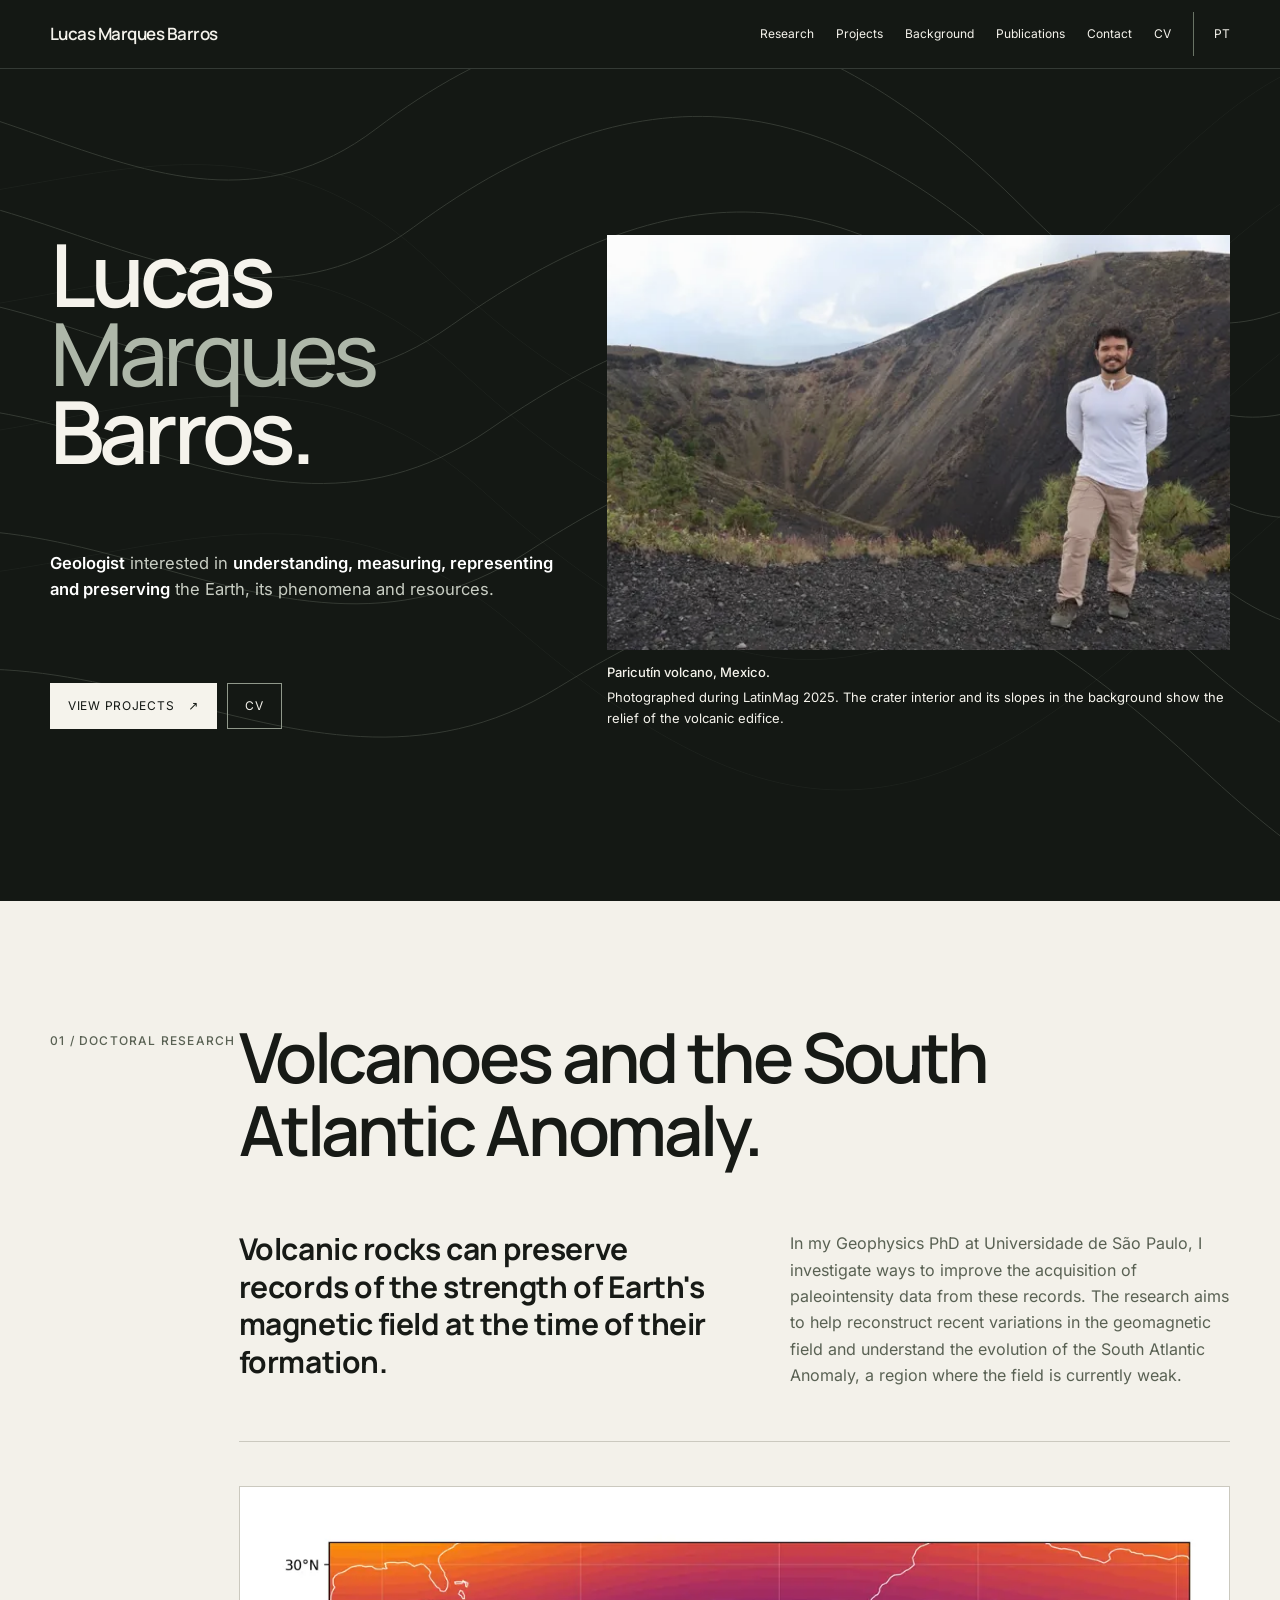
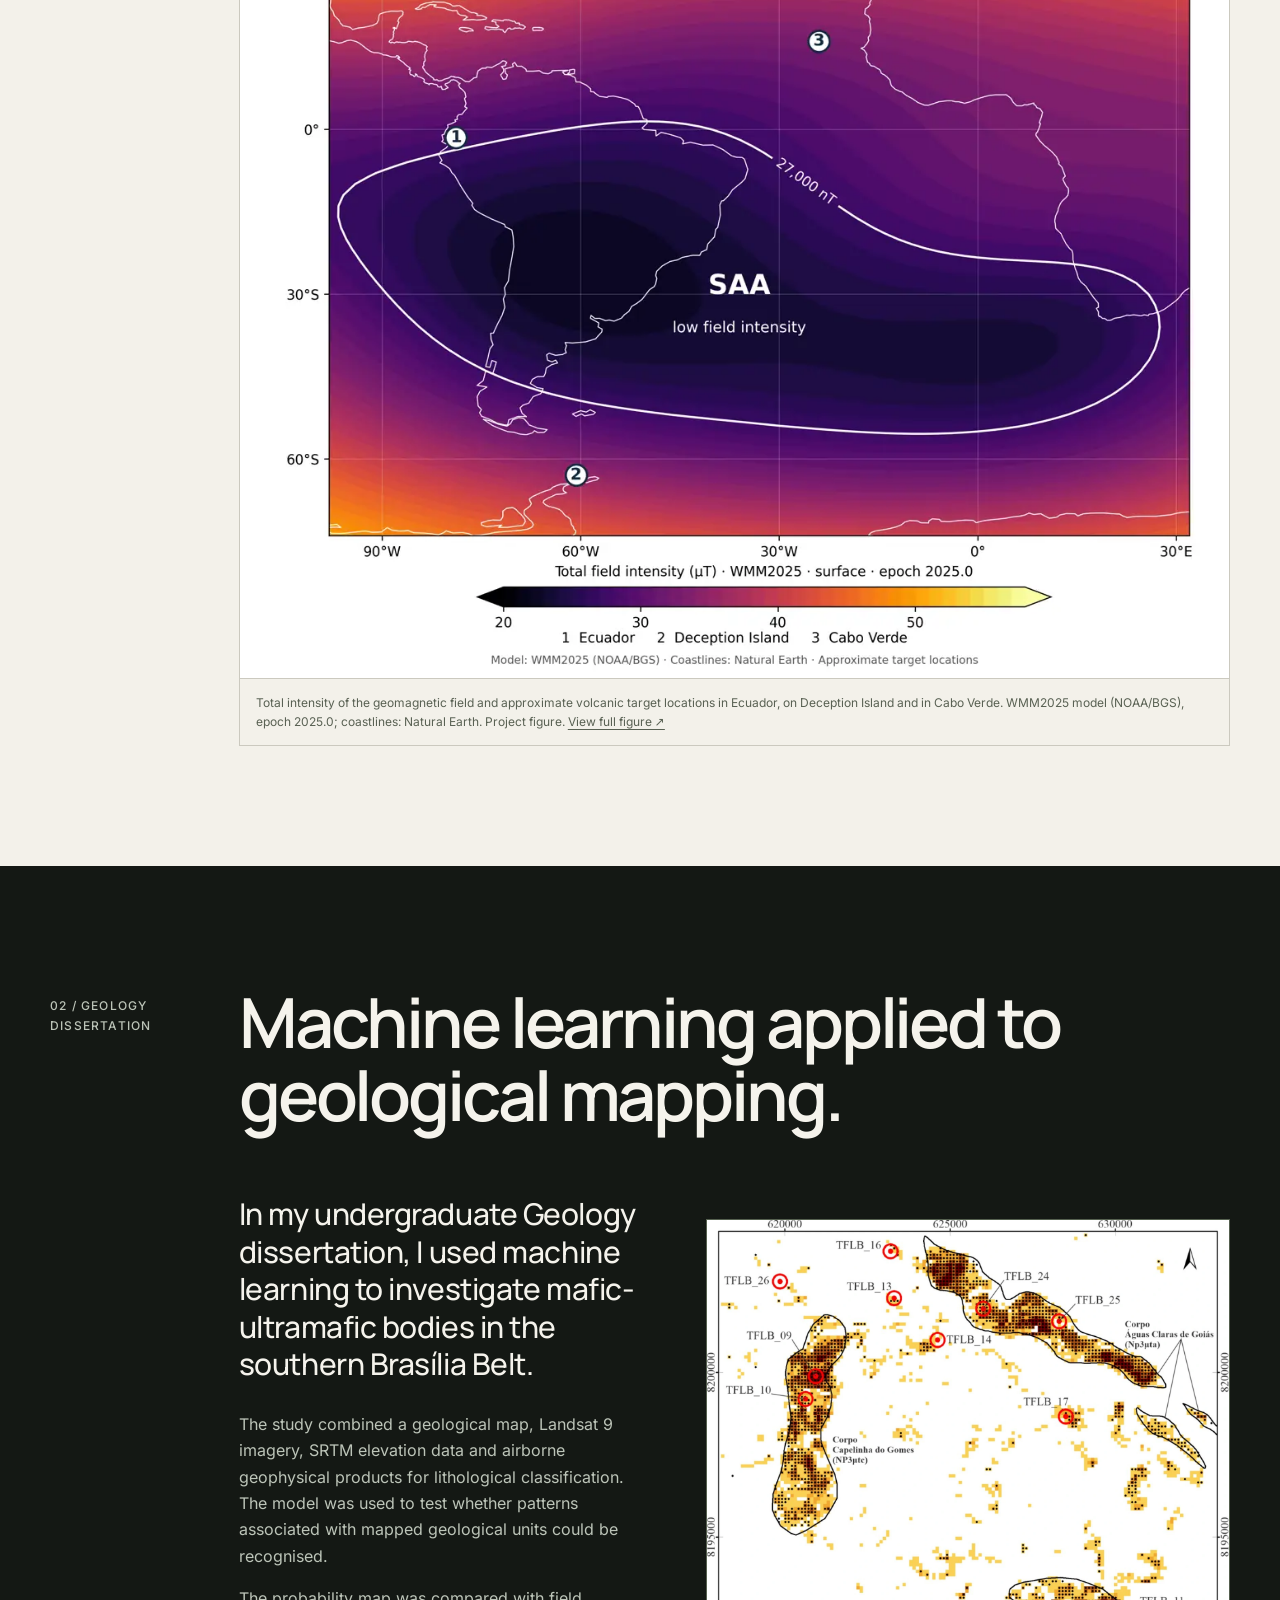
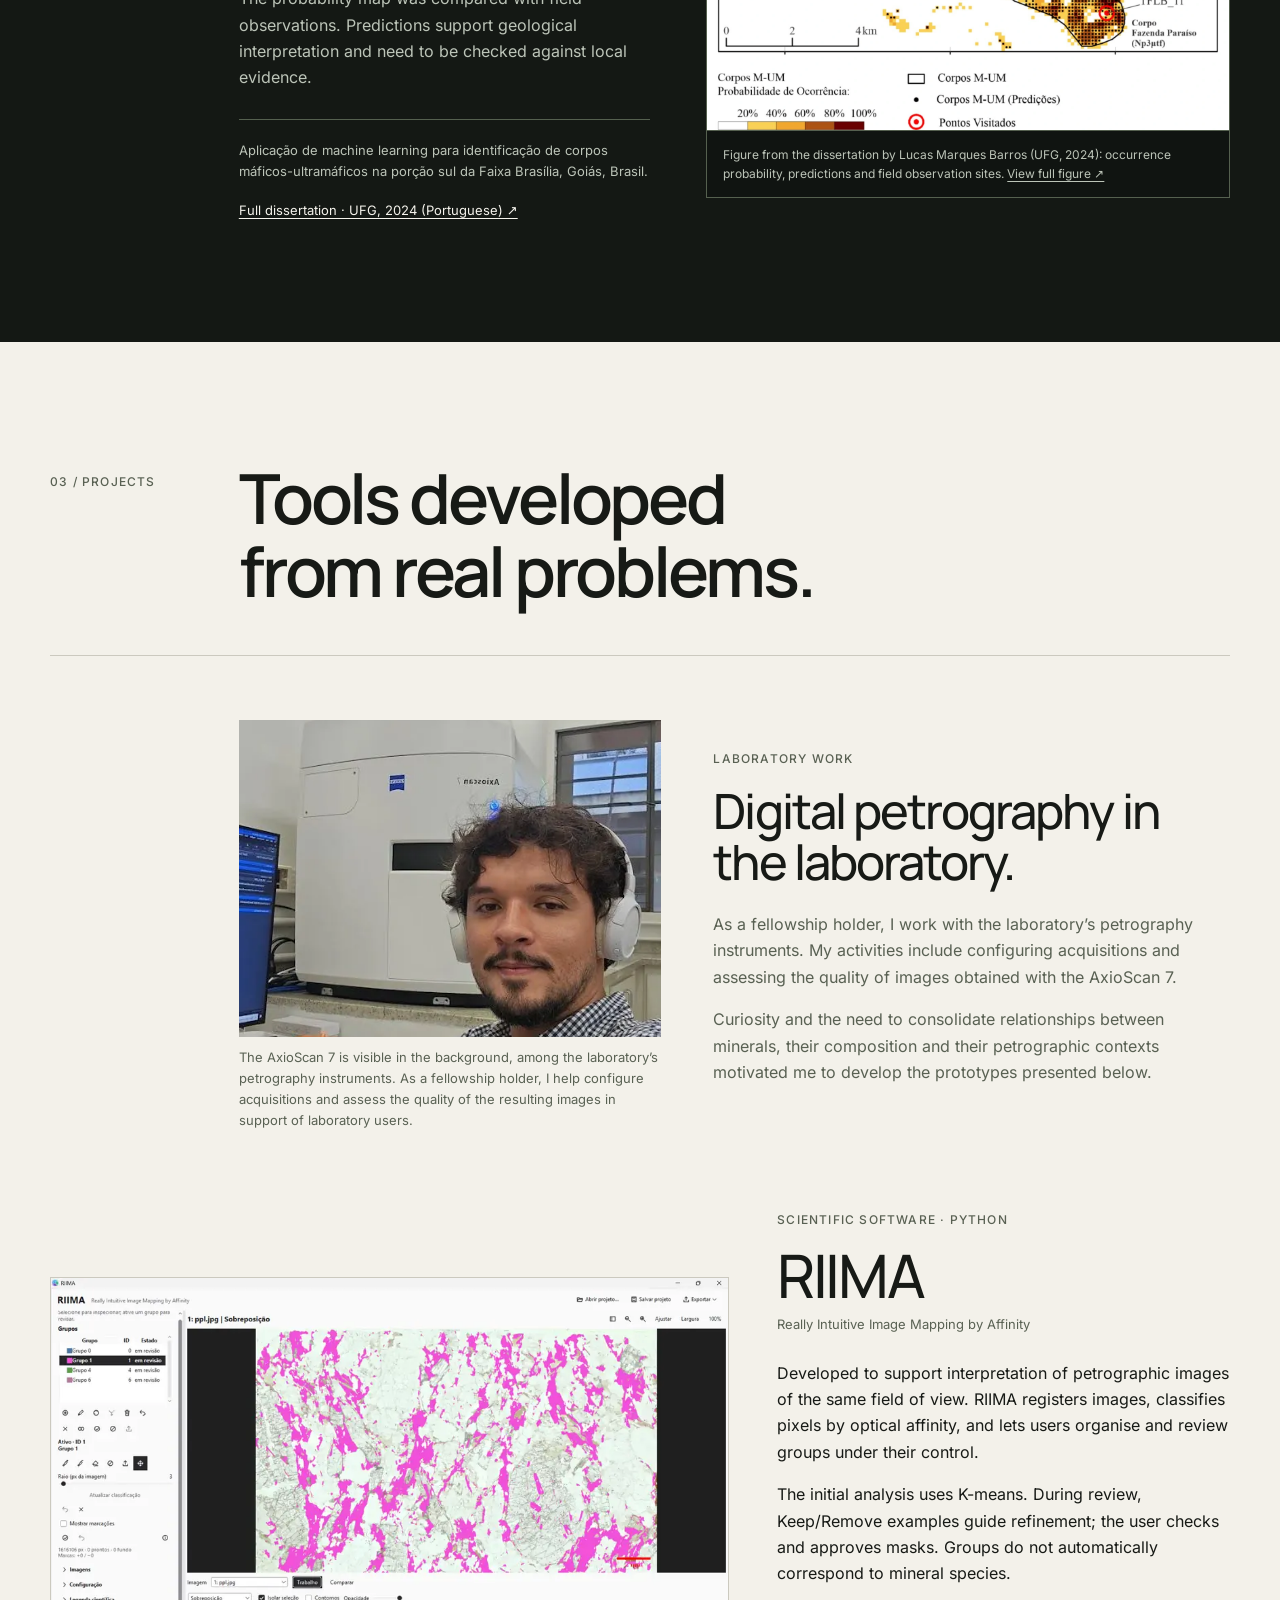
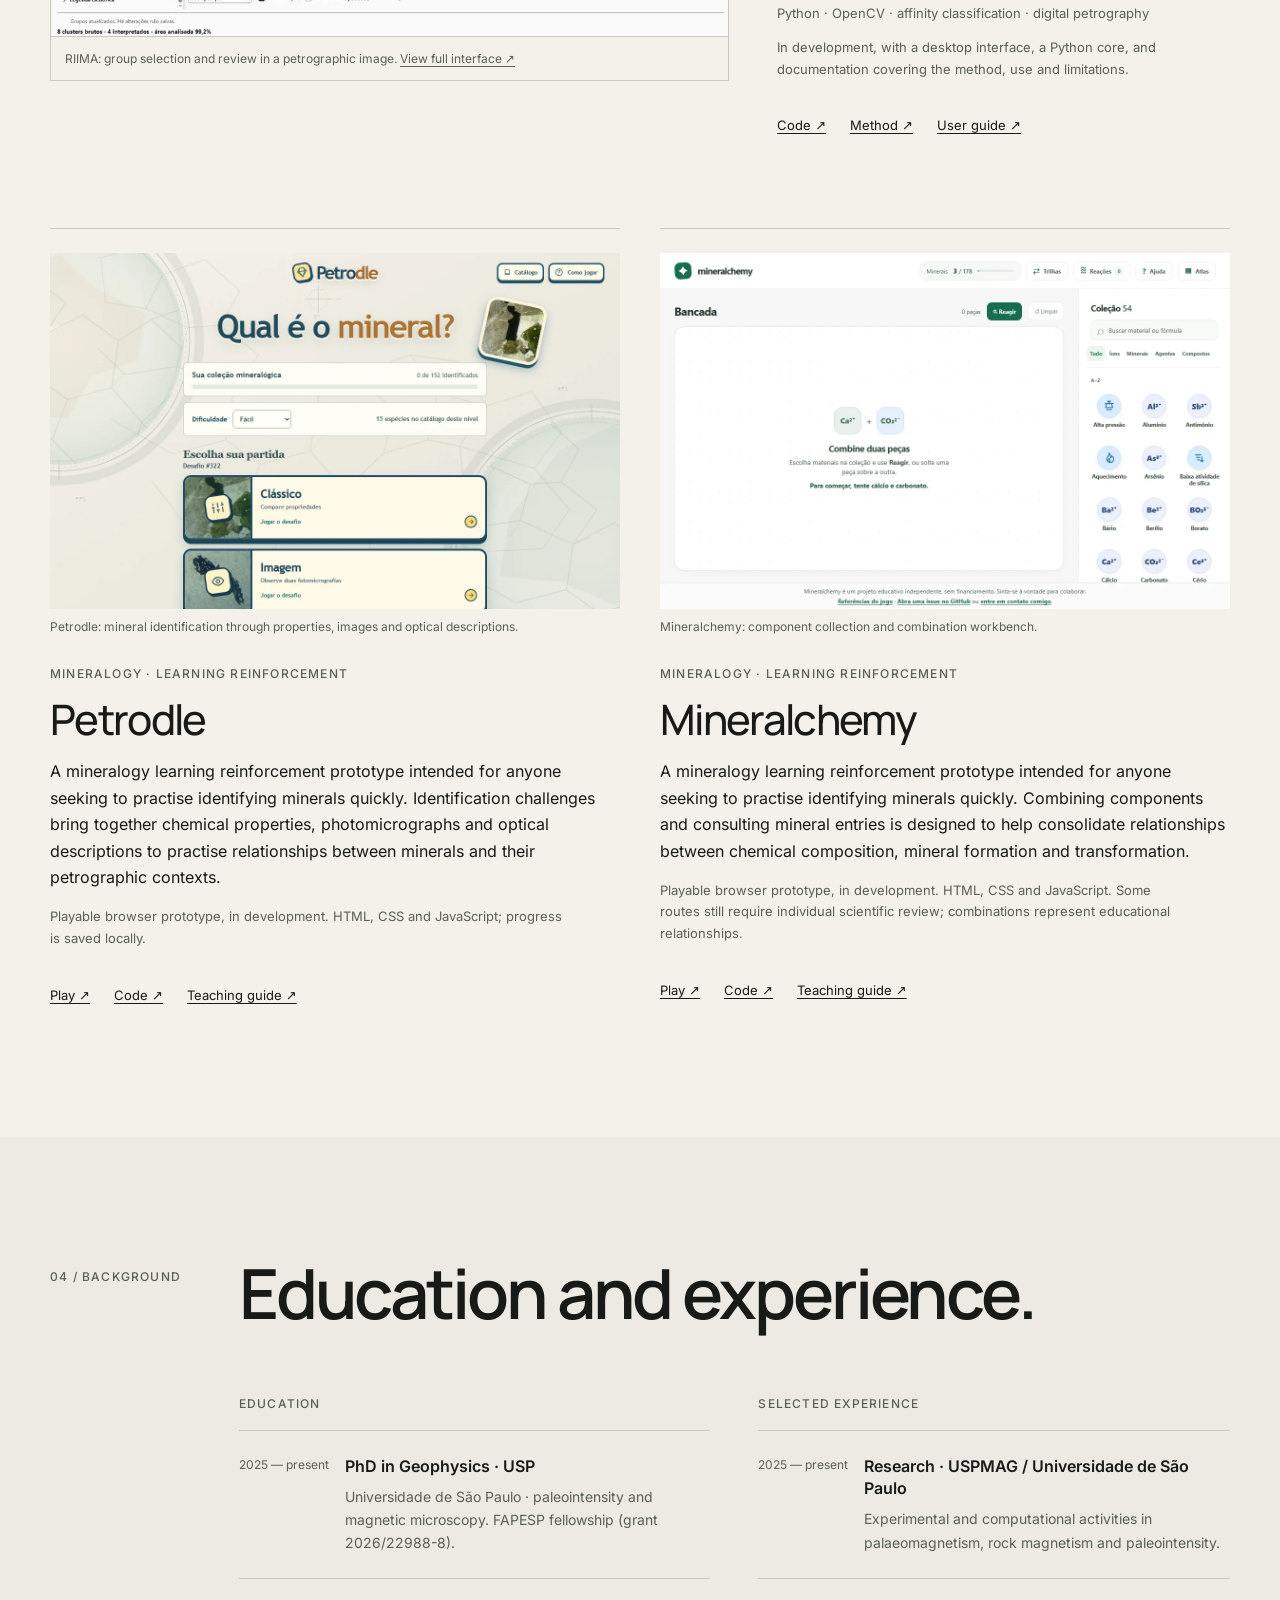
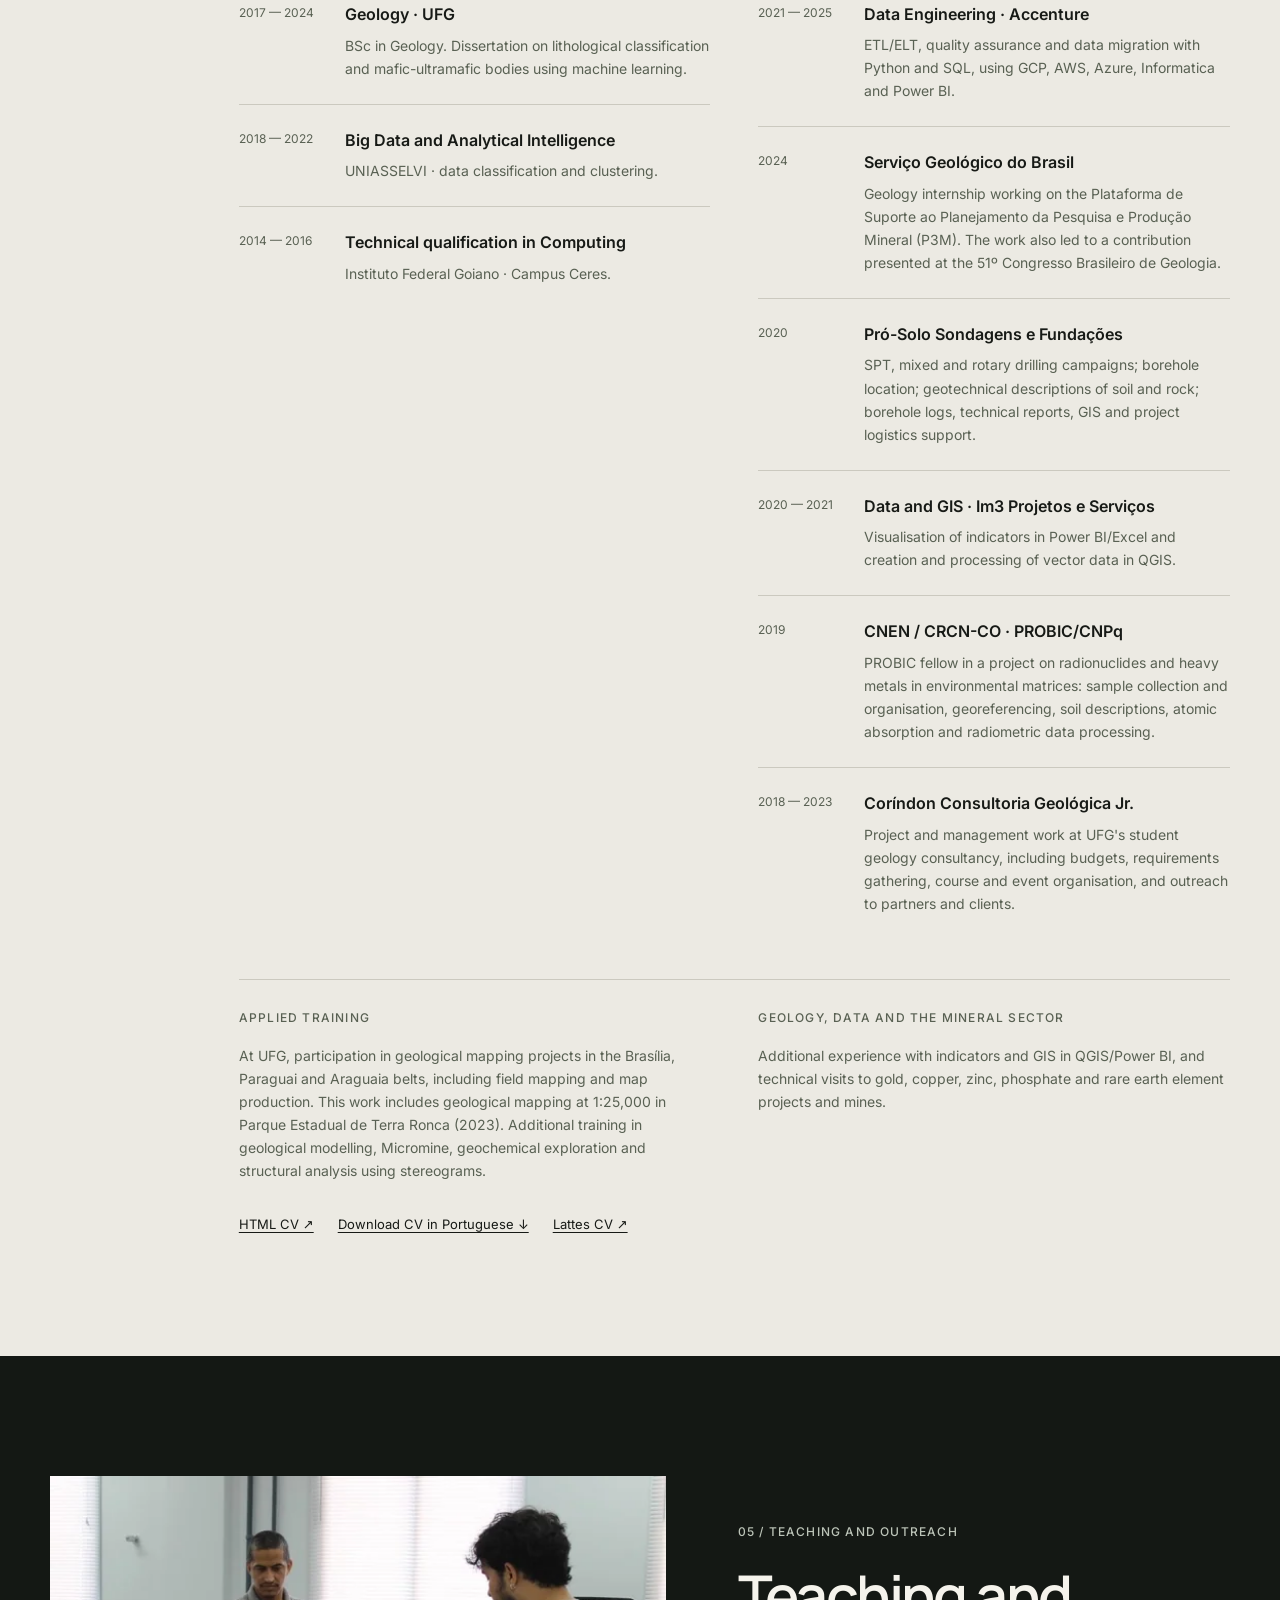
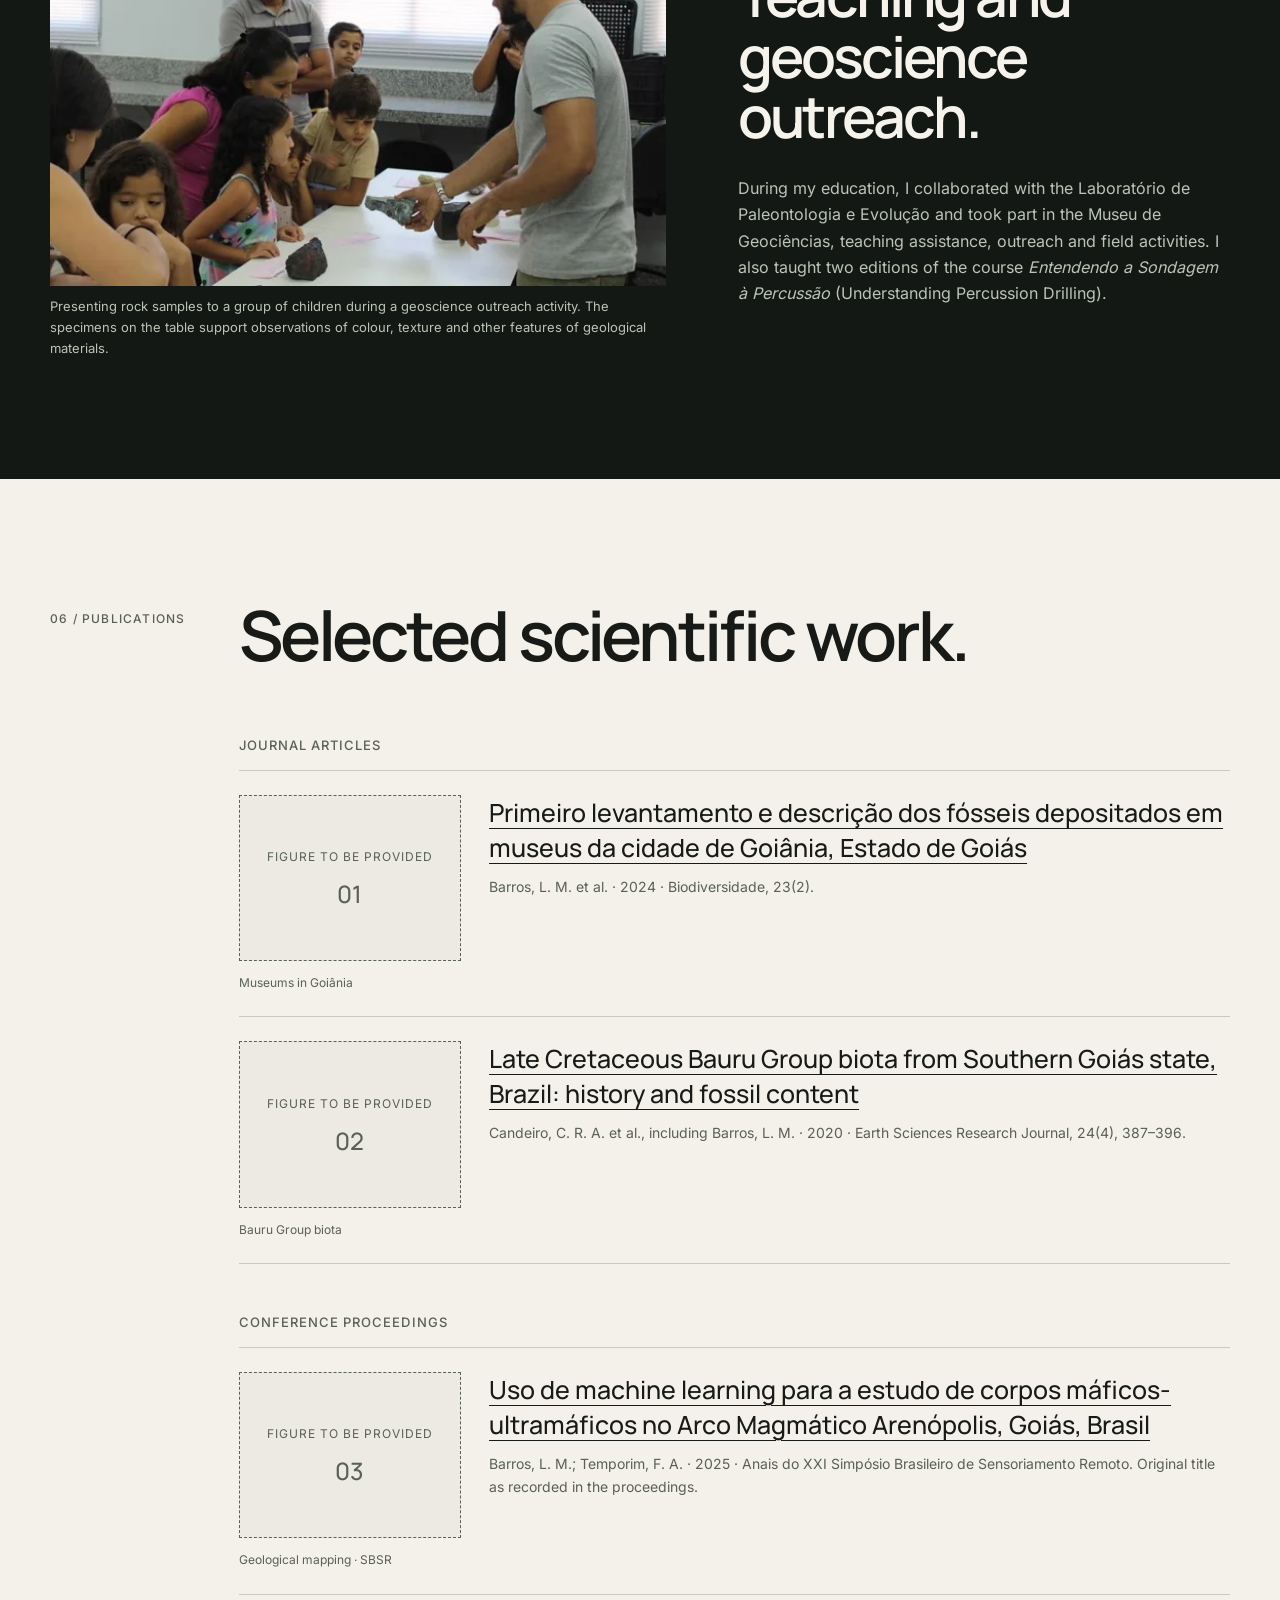
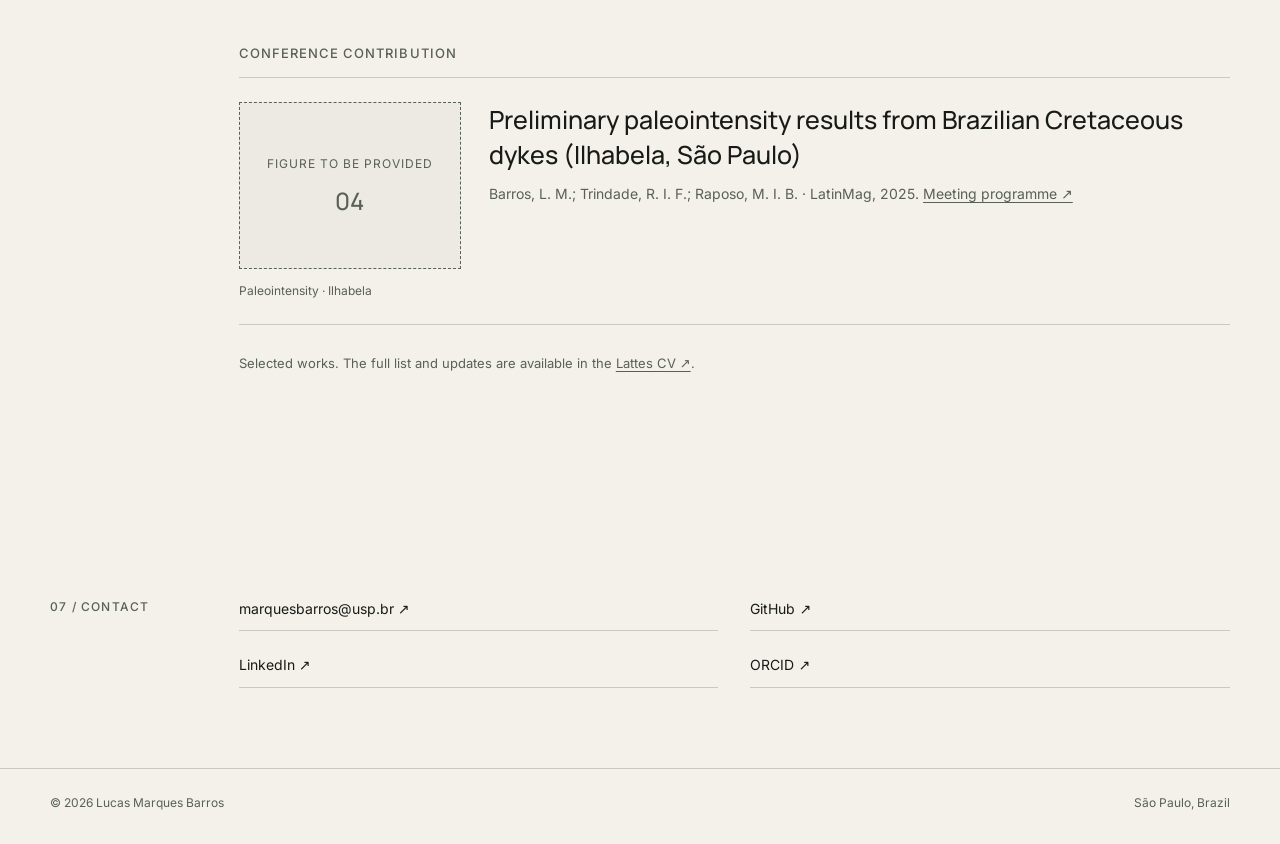
==== commit e1bb0d66: "content: remove field compass photograph from career section" ====
--- a/en/index.html
+++ b/en/index.html
@@ -199,7 +199,7 @@
           <article><span class="date-range">2017 — 2024</span><div><h3>Geology · UFG</h3><p>BSc in Geology. Dissertation on lithological classification and mafic-ultramafic bodies using machine learning.</p></div></article>
           <article><span class="date-range">2018 — 2022</span><div><h3>Big Data and Analytical Intelligence</h3><p>UNIASSELVI · data classification and clustering.</p></div></article>
           <article><span class="date-range">2014 — 2016</span><div><h3>Technical qualification in Computing</h3><p>Instituto Federal Goiano · Campus Ceres.</p></div></article>
-          <figure class="career-photo"><img src="../assets/field-compass.webp" width="900" height="675" srcset="../assets/field-compass-600.webp 600w, ../assets/field-compass.webp 900w" sizes="(max-width: 560px) calc(100vw - 32px), 480px" loading="lazy" decoding="async" alt="Lucas measuring the attitude of a plane in a fold with a loop-shaped geometry, using a geological compass"><figcaption>Measuring the attitude of one of the planes of a fold with a loop-shaped geometry with a geological compass. The measurement records the orientation of the plane at the outcrop and supports the description of the fold geometry.</figcaption></figure>
+
         </div>
 
         <div class="career-column reveal">
--- a/style.css
+++ b/style.css
@@ -627,13 +627,6 @@
   color: var(--muted);
   font-size: 12px;
 }
-.career-photo {
-  margin-top: 32px;
-}
-.career-photo figcaption {
-  margin-top: 10px;
-  font-size: 13px;
-}
 .career-notes {
   margin-top: 40px;
   padding-top: 28px;
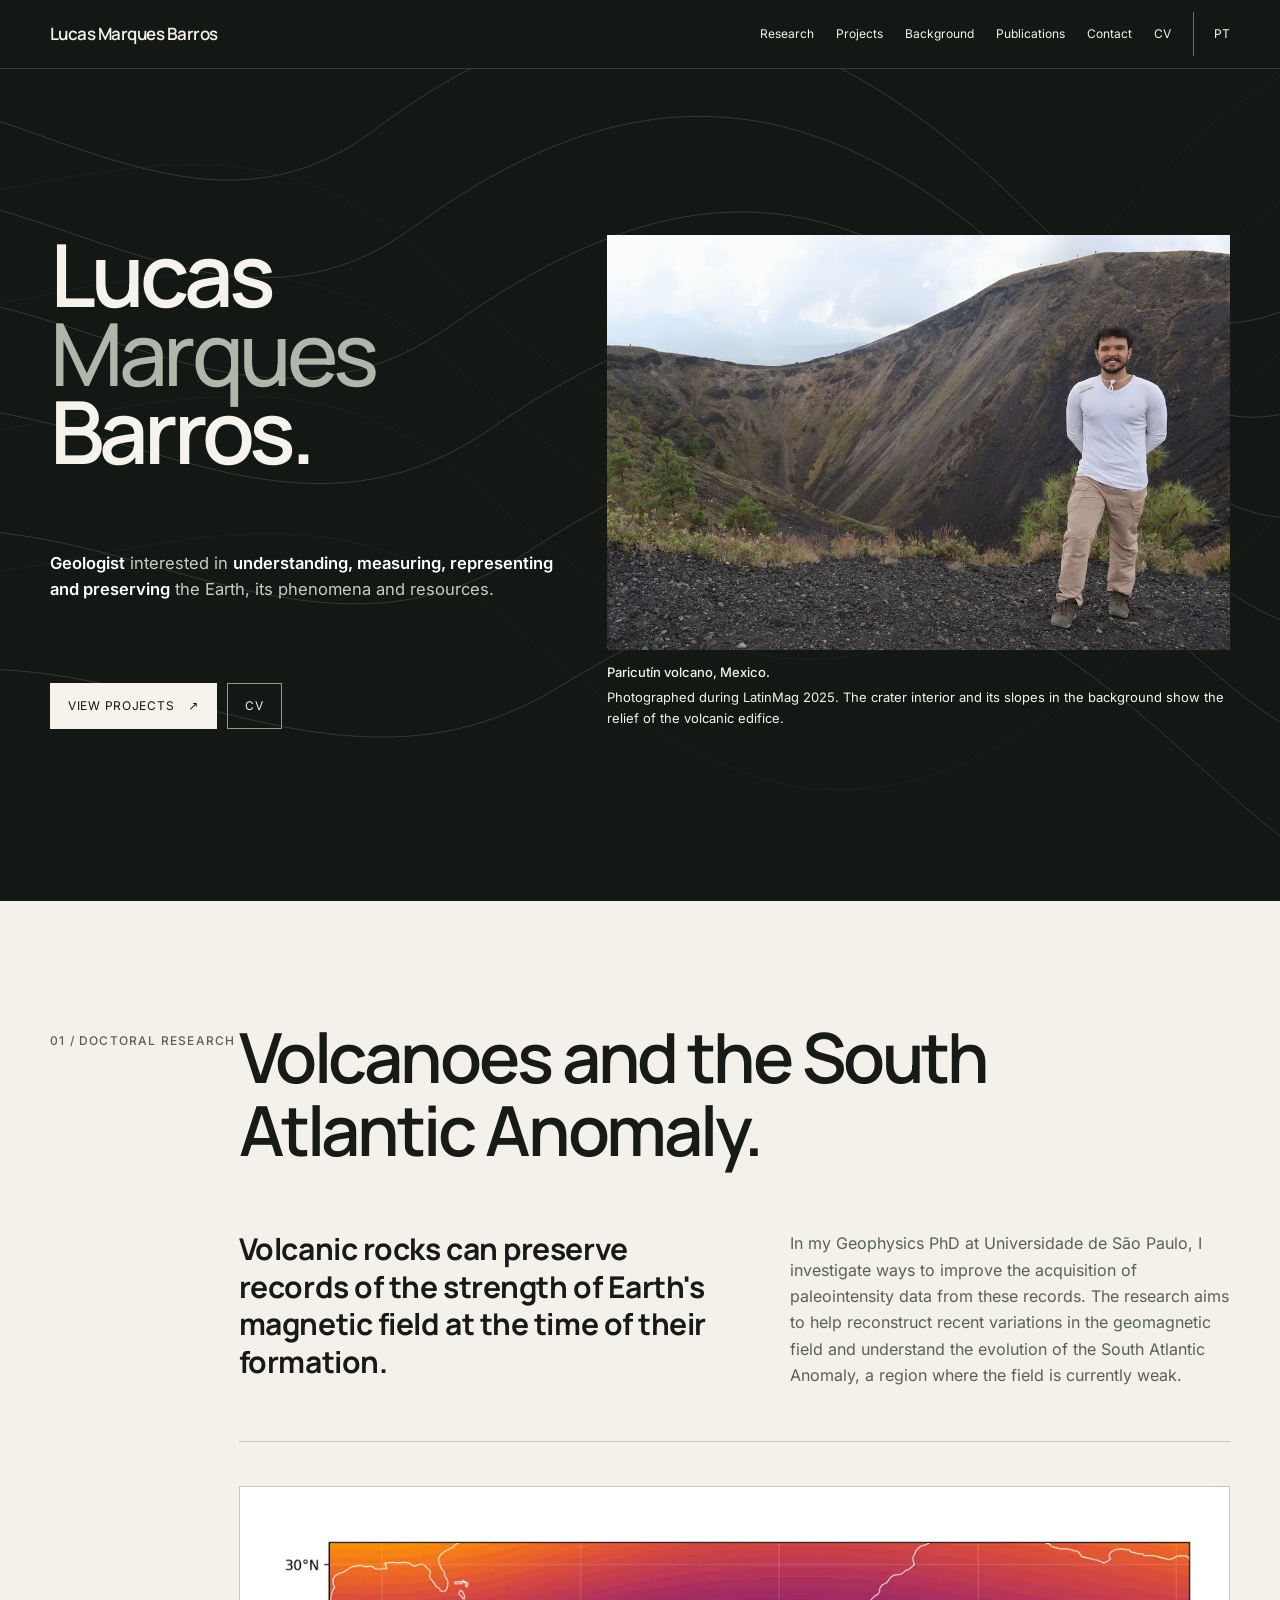
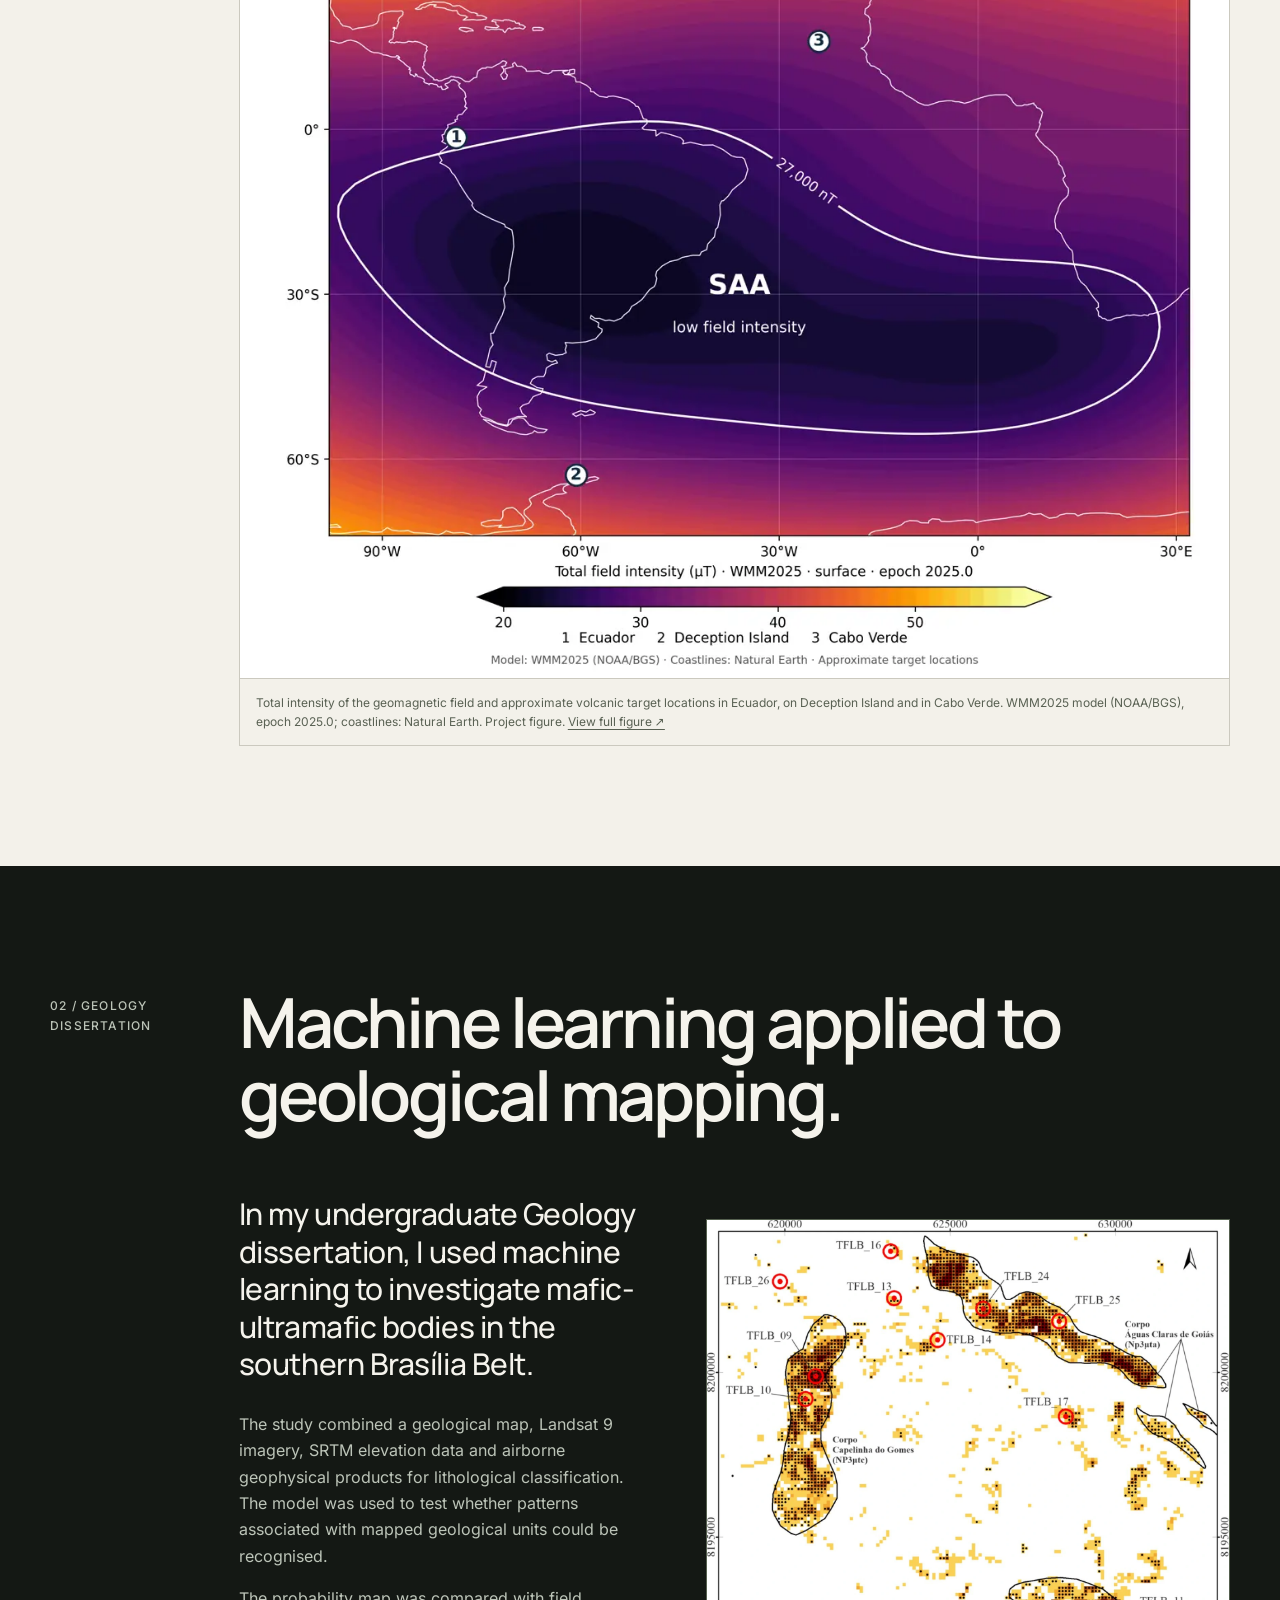
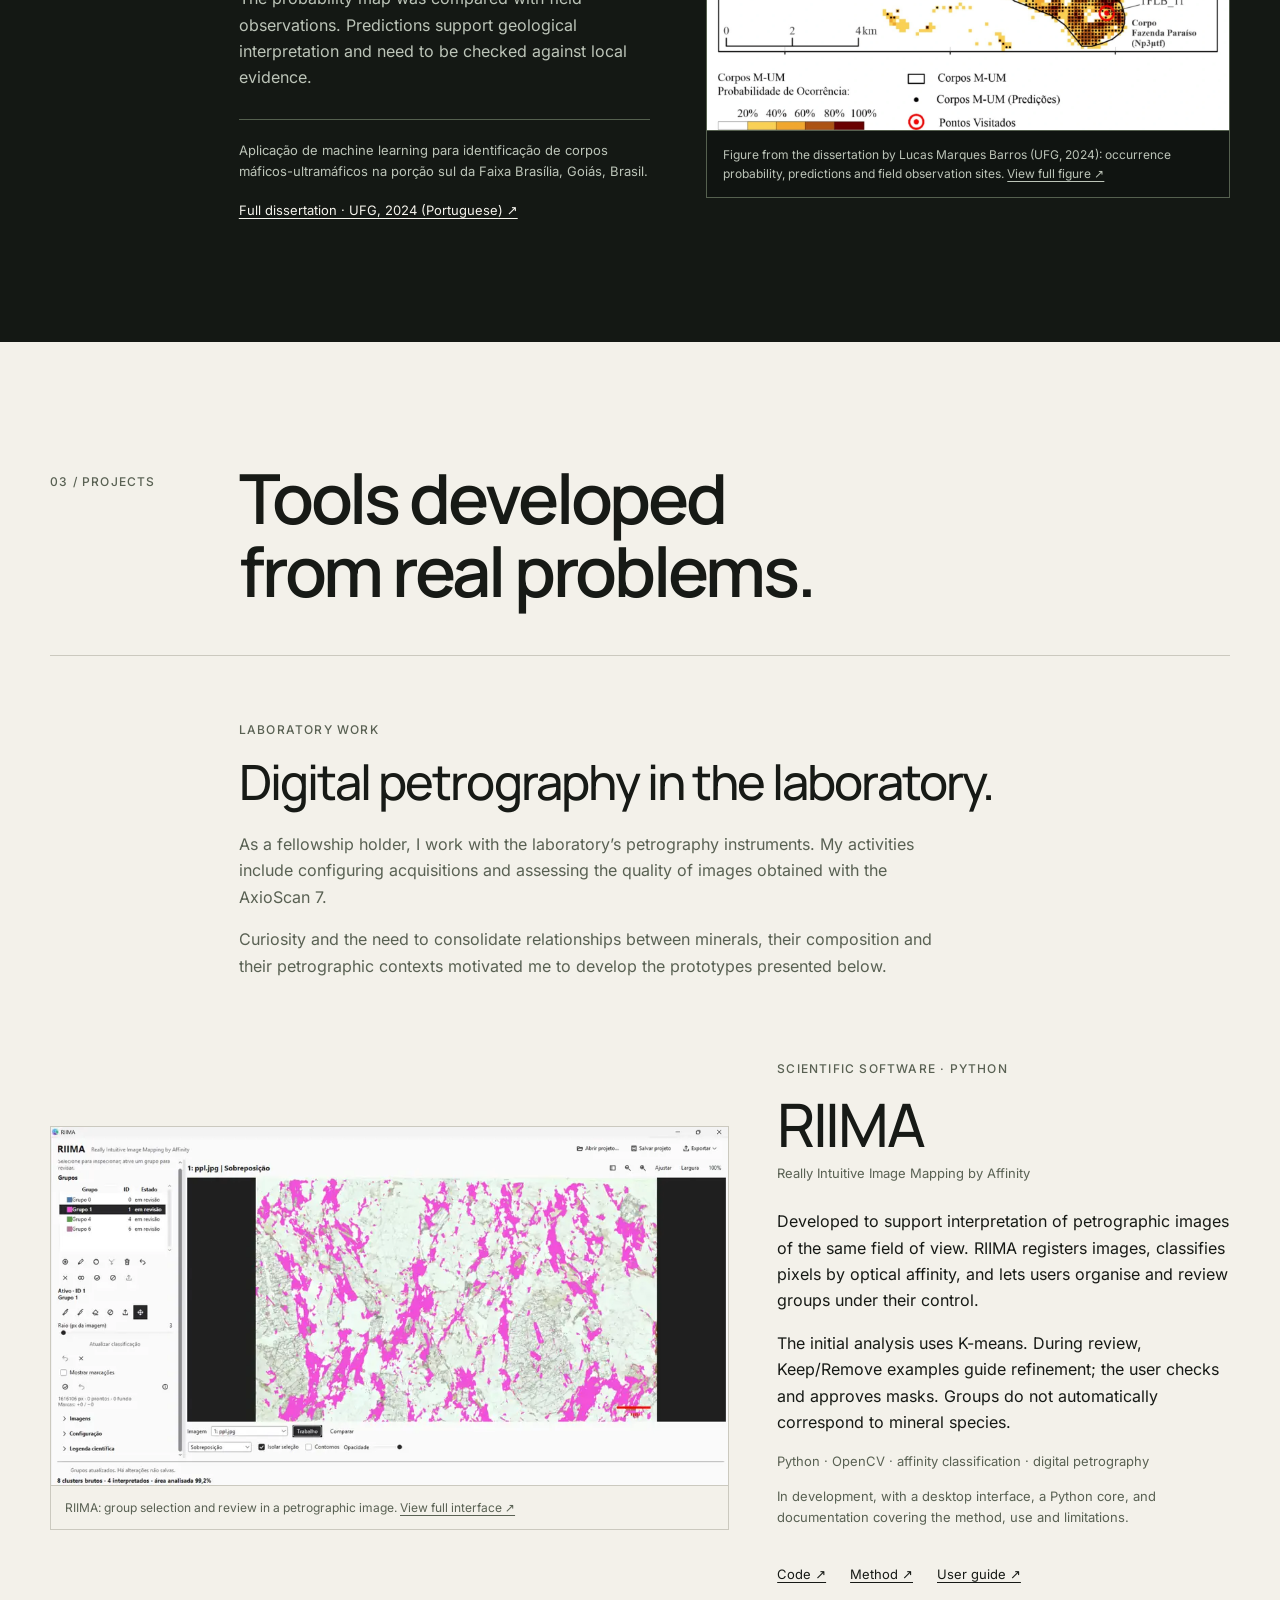
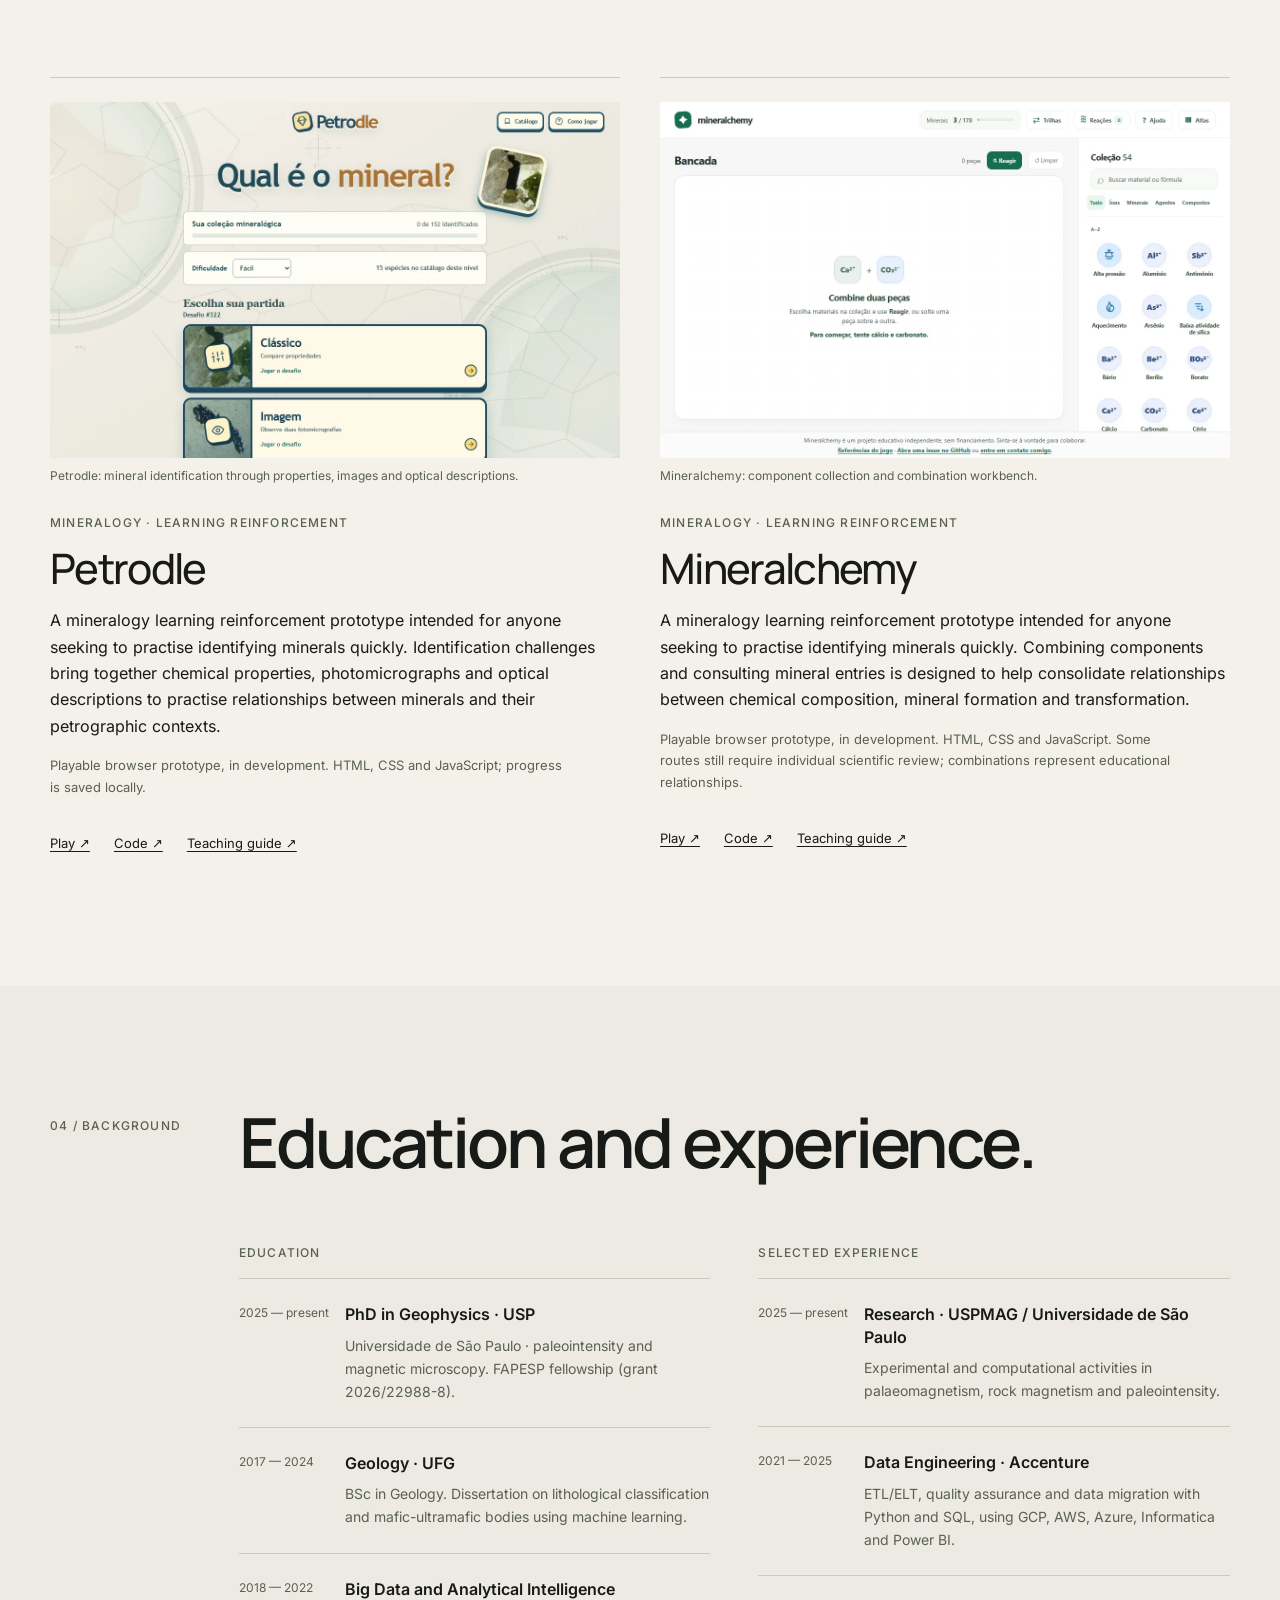
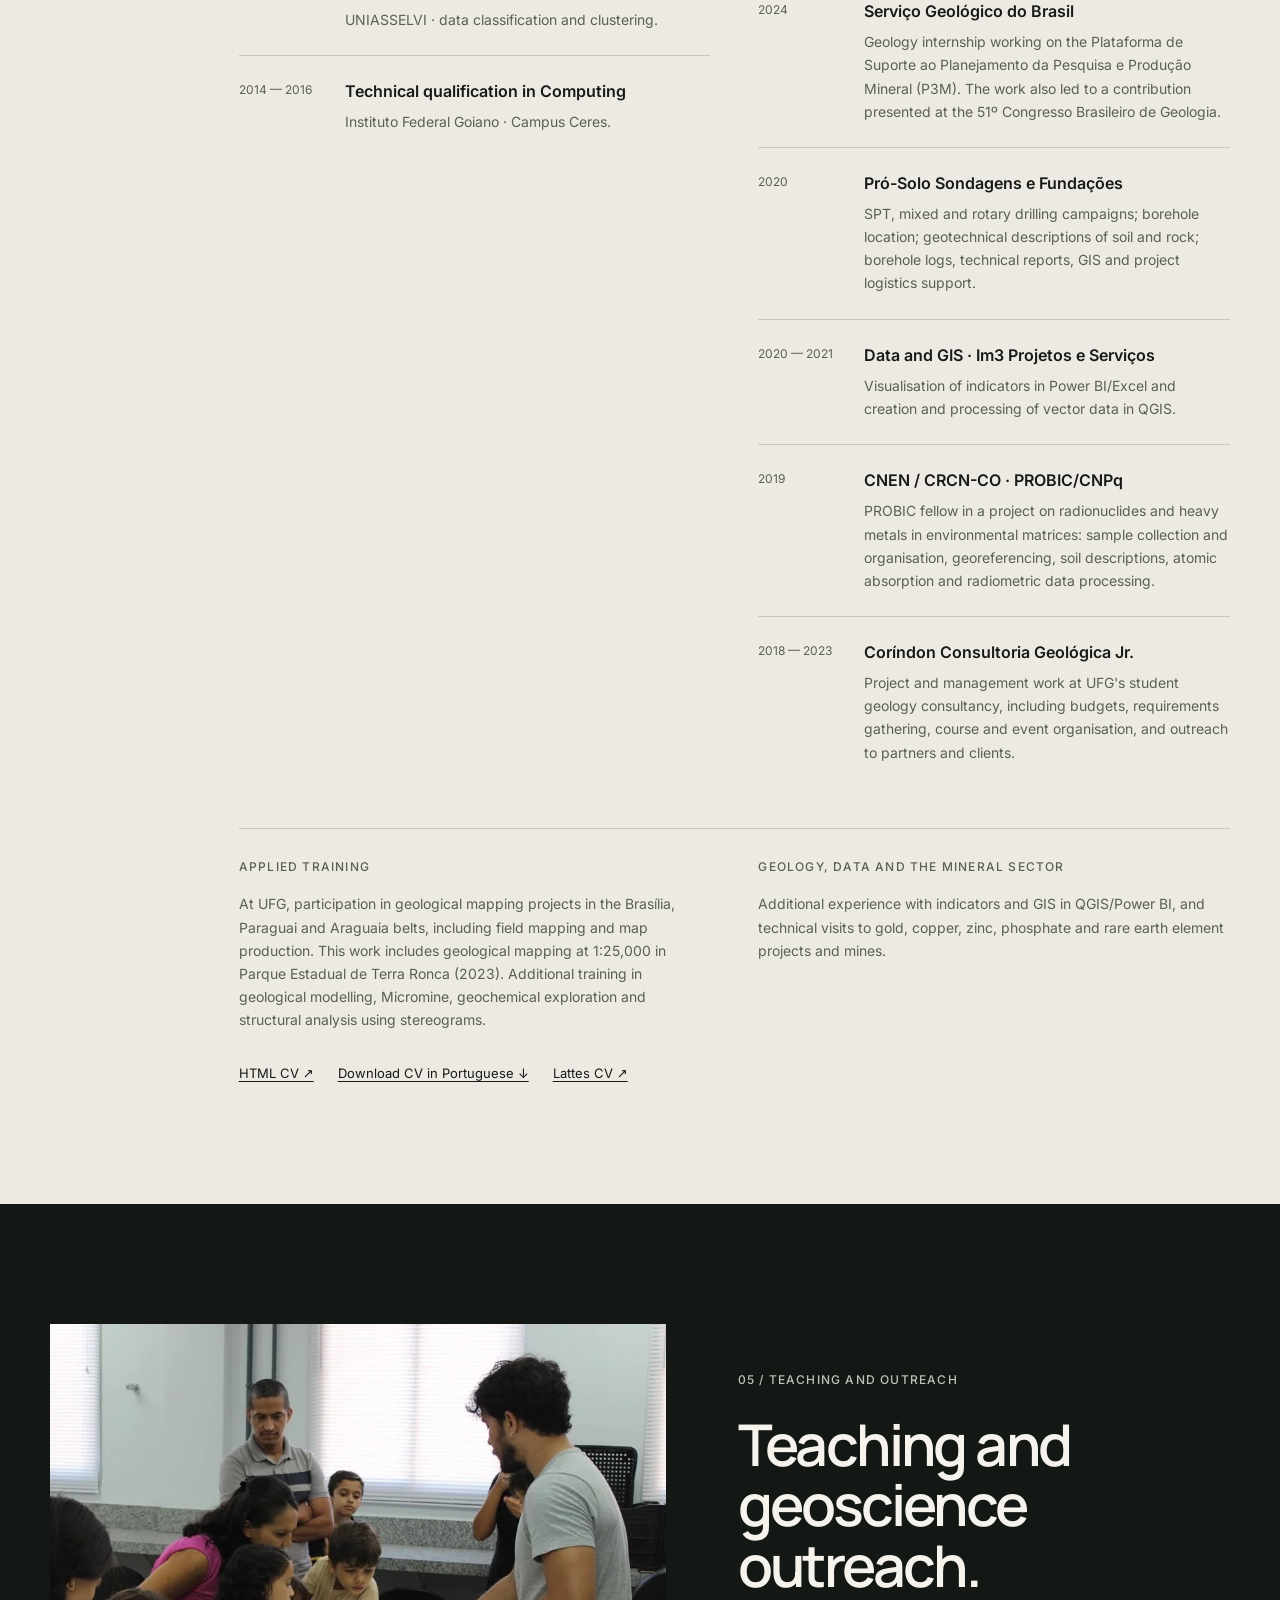
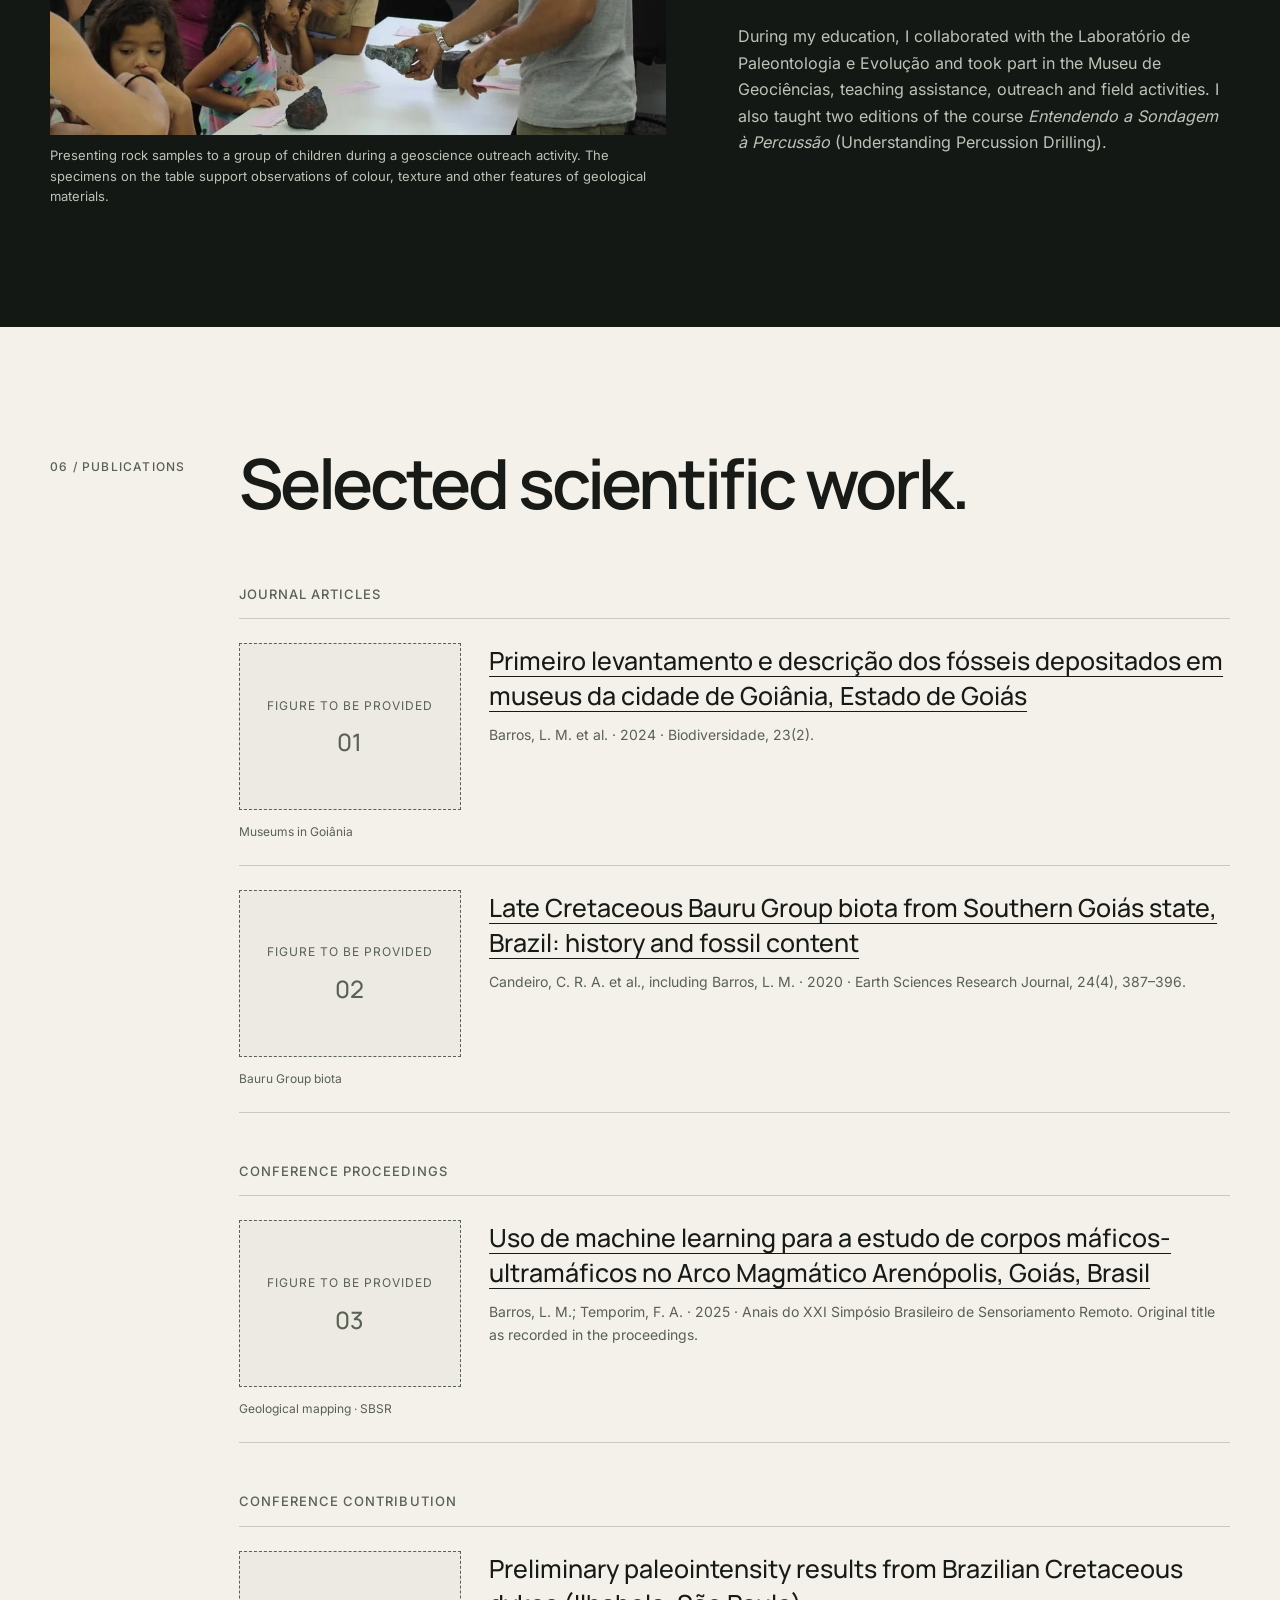
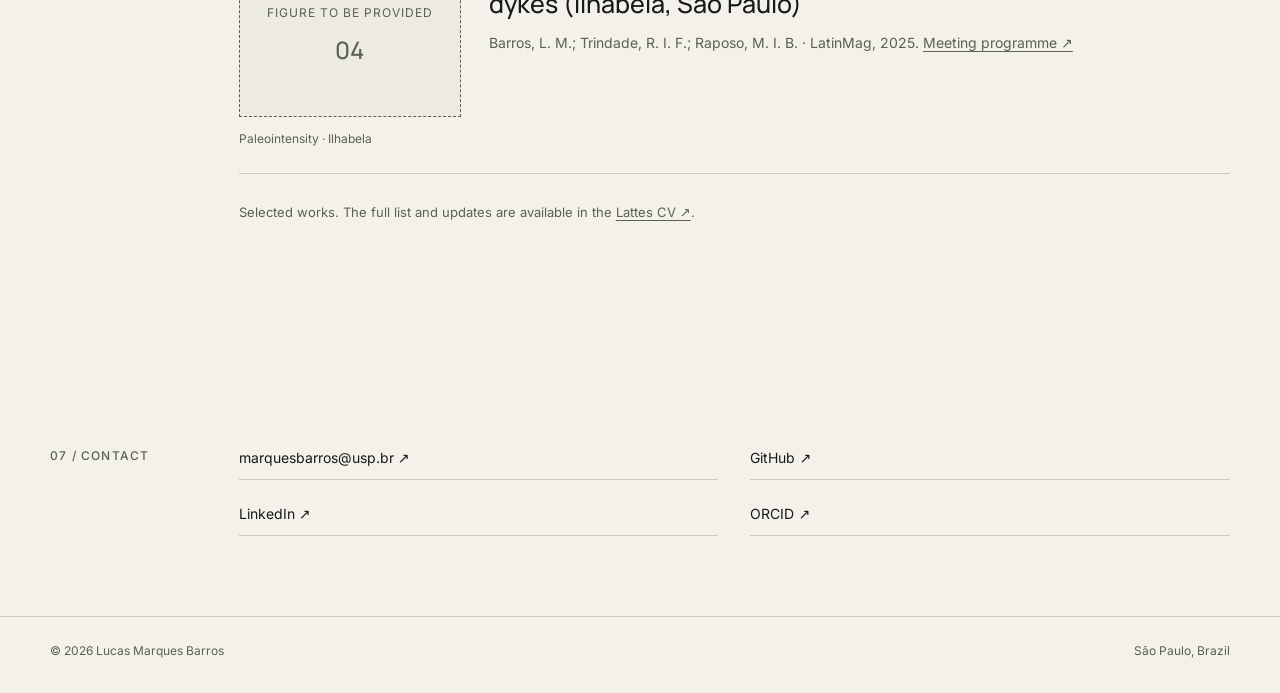
==== commit 13f23040: "content: remove AxioScan photograph and retain laboratory narrative" ====
--- a/en/index.html
+++ b/en/index.html
@@ -130,10 +130,6 @@
       </header>
 
       <div class="laboratory-intro reveal">
-        <figure class="research-lab-photo">
-          <div class="image-mask"><img src="../assets/research-axioscan.webp" width="512" height="911" loading="lazy" decoding="async" alt="Lucas Marques Barros next to the AxioScan 7 at the laboratory"></div>
-          <figcaption>The AxioScan 7 is visible in the background, among the laboratory’s petrography instruments. As a fellowship holder, I help configure acquisitions and assess the quality of the resulting images in support of laboratory users.</figcaption>
-        </figure>
         <div class="method-copy">
           <span class="mini-label">Laboratory work</span>
           <h3>Digital petrography in the laboratory.</h3>
--- a/style.css
+++ b/style.css
@@ -432,10 +432,6 @@
   outline-offset: 3px;
 }
 .laboratory-intro {
-  display: grid;
-  grid-template-columns: minmax(0, 0.9fr) minmax(0, 1.1fr);
-  gap: 52px;
-  align-items: center;
   margin-top: 0;
   margin-bottom: 80px;
   margin-left: var(--indent);
@@ -468,16 +464,6 @@
 .figure-placeholder figcaption {
   margin-top: 12px;
 }
-.research-lab-photo .image-mask {
-  aspect-ratio: 4/3;
-  overflow: hidden;
-}
-.research-lab-photo img {
-  height: 100%;
-  object-fit: cover;
-  object-position: center 44%;
-}
-.research-lab-photo figcaption,
 .outreach-photo figcaption {
   margin-top: 10px;
   font-size: 13px;
@@ -489,6 +475,7 @@
 }
 .method-copy p {
   color: var(--muted);
+  max-width: 72ch;
 }
 .tcc-grid {
   display: grid;
@@ -928,7 +915,6 @@
     margin-bottom: 40px;
   }
   .research-intro,
-  .laboratory-intro,
   .tcc-grid,
   .project-feature,
   .outreach-grid {
@@ -938,9 +924,6 @@
   .research-intro {
     padding-bottom: 40px;
   }
-  .research-lab-photo {
-    max-width: 620px;
-  }
   .project-feature {
     padding-bottom: 64px;
   }
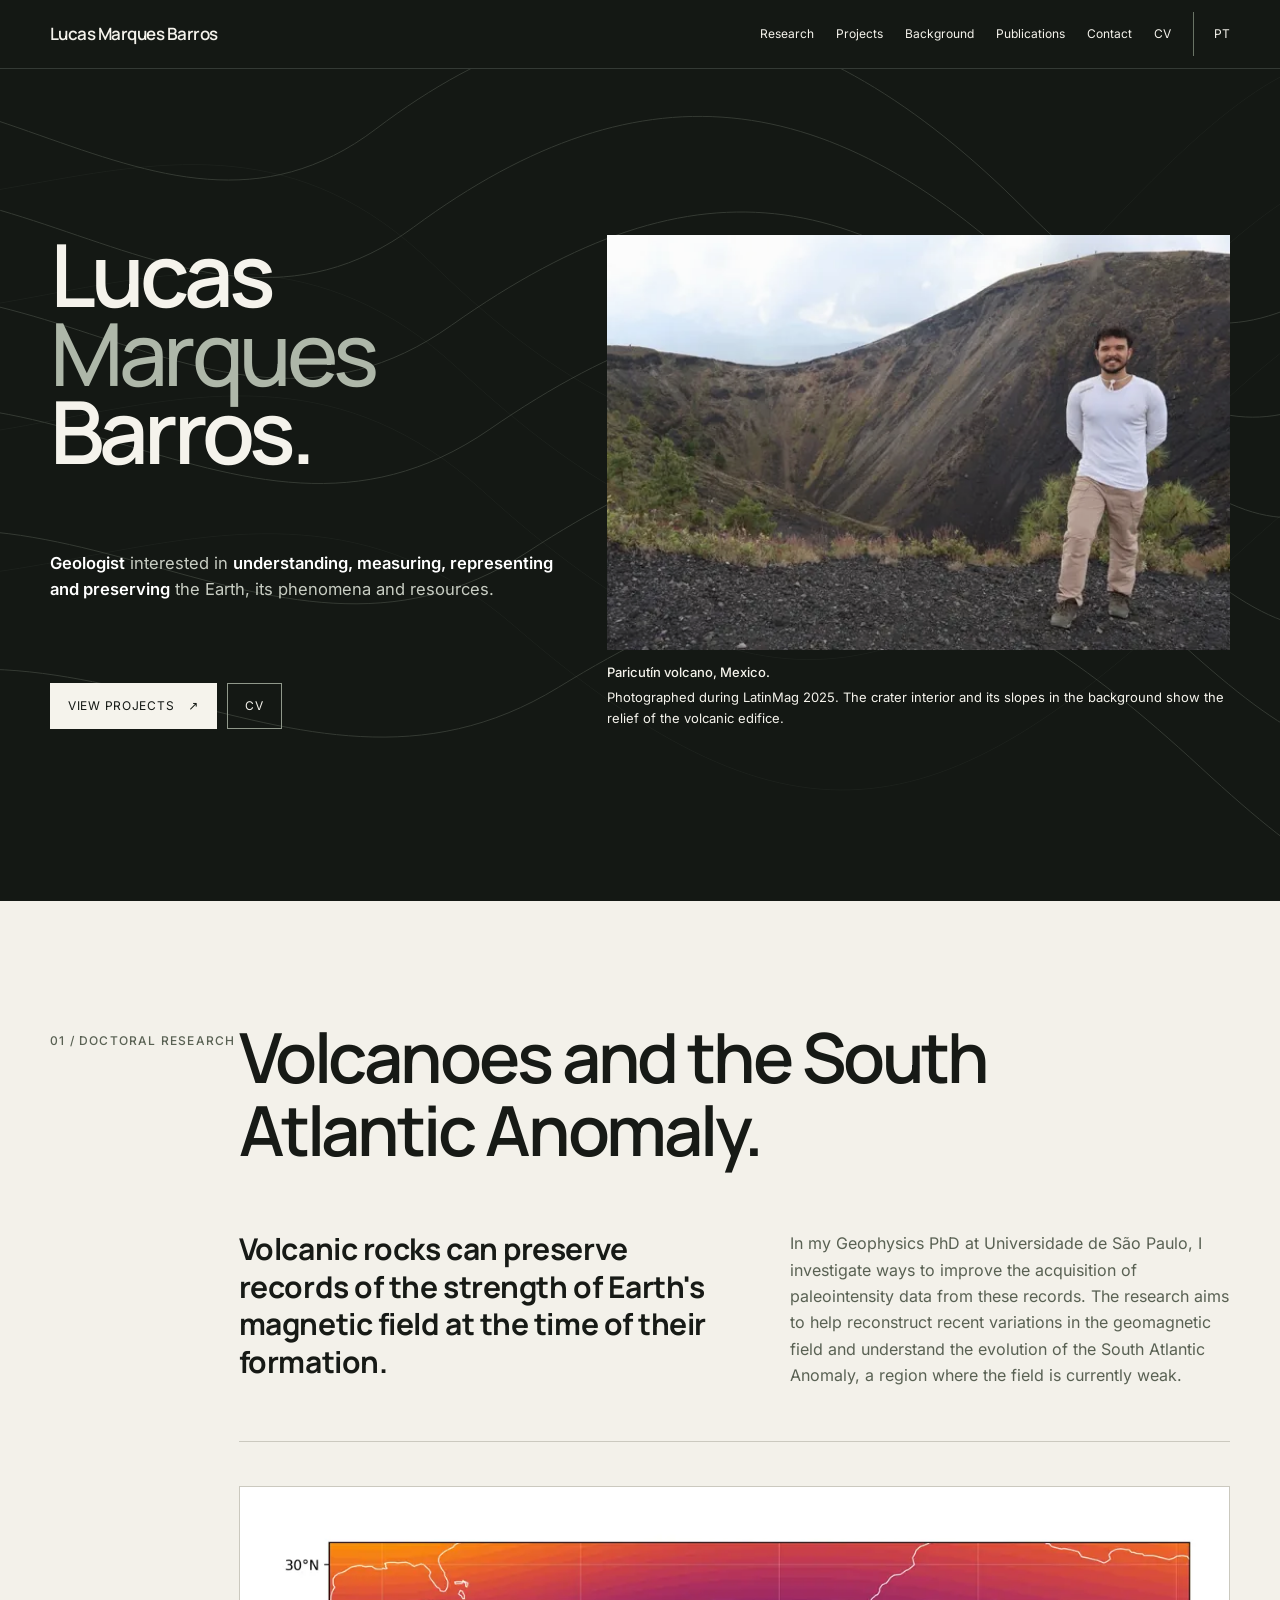
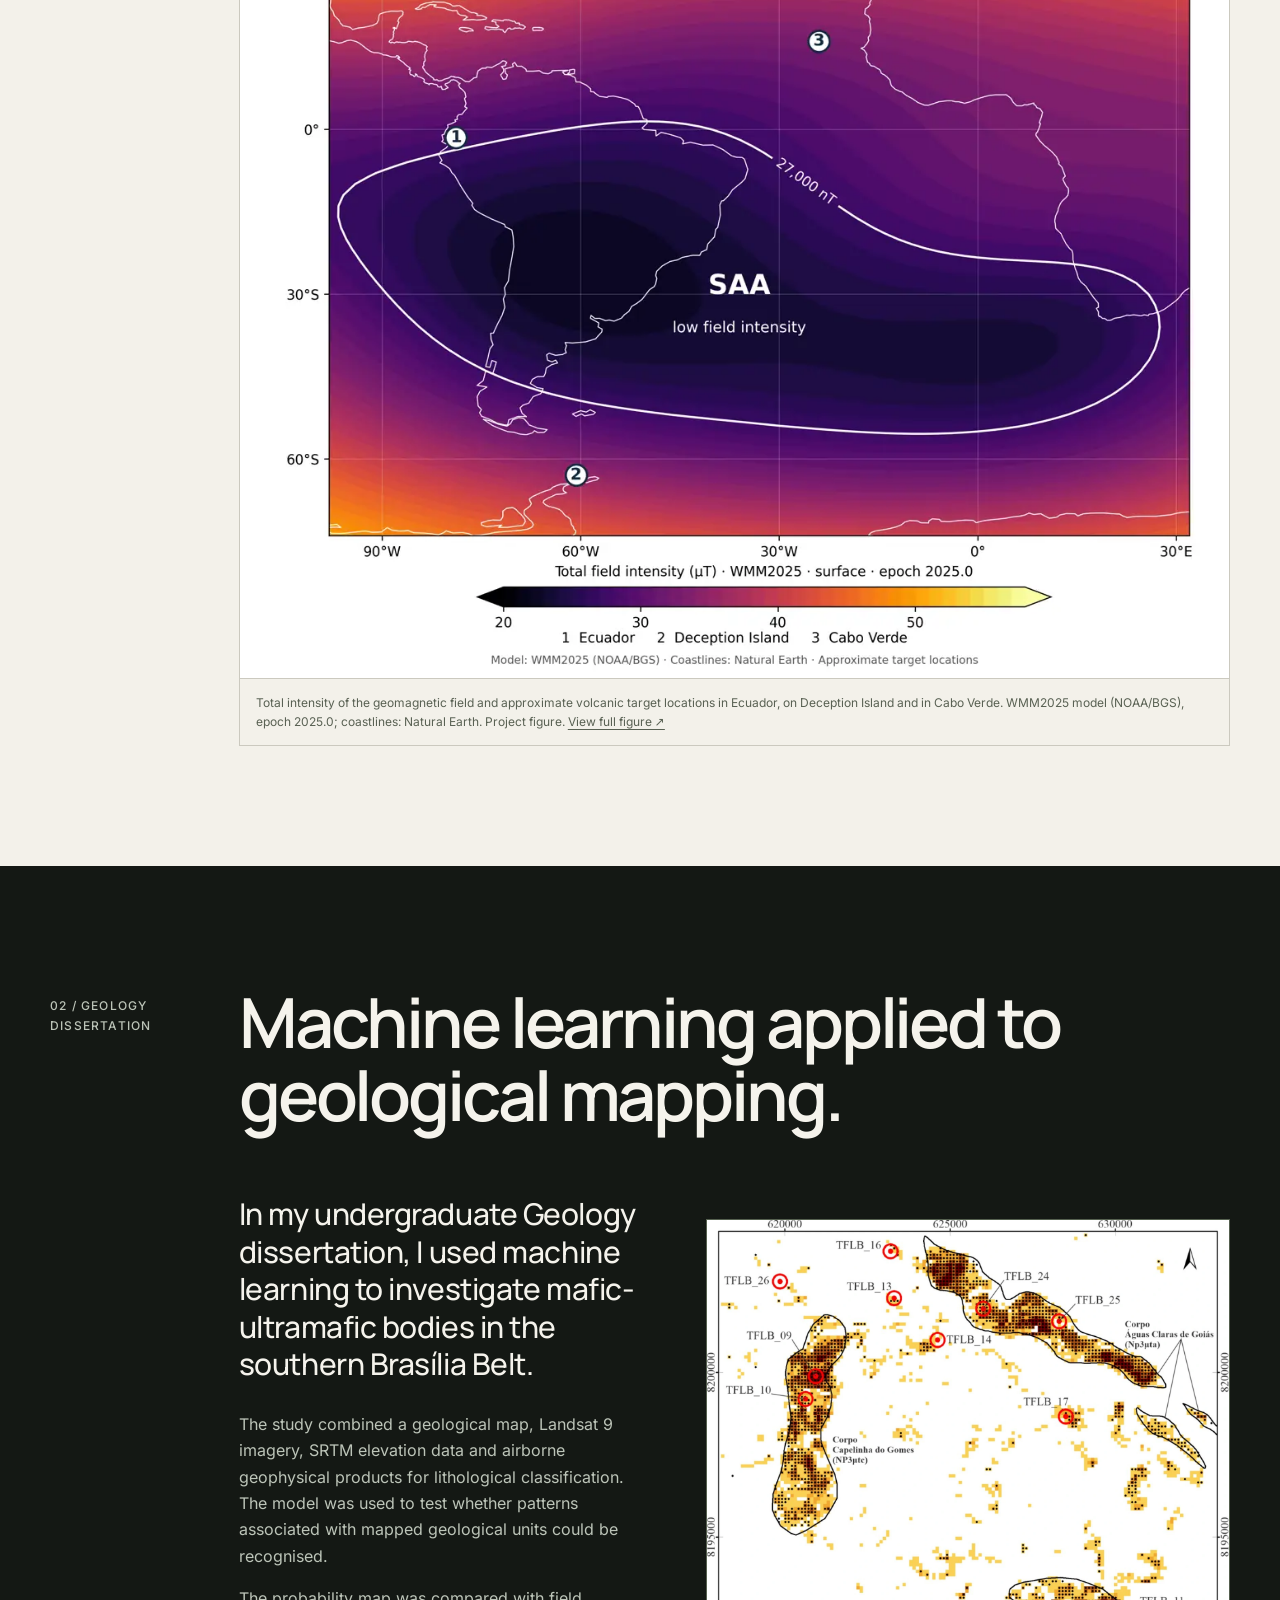
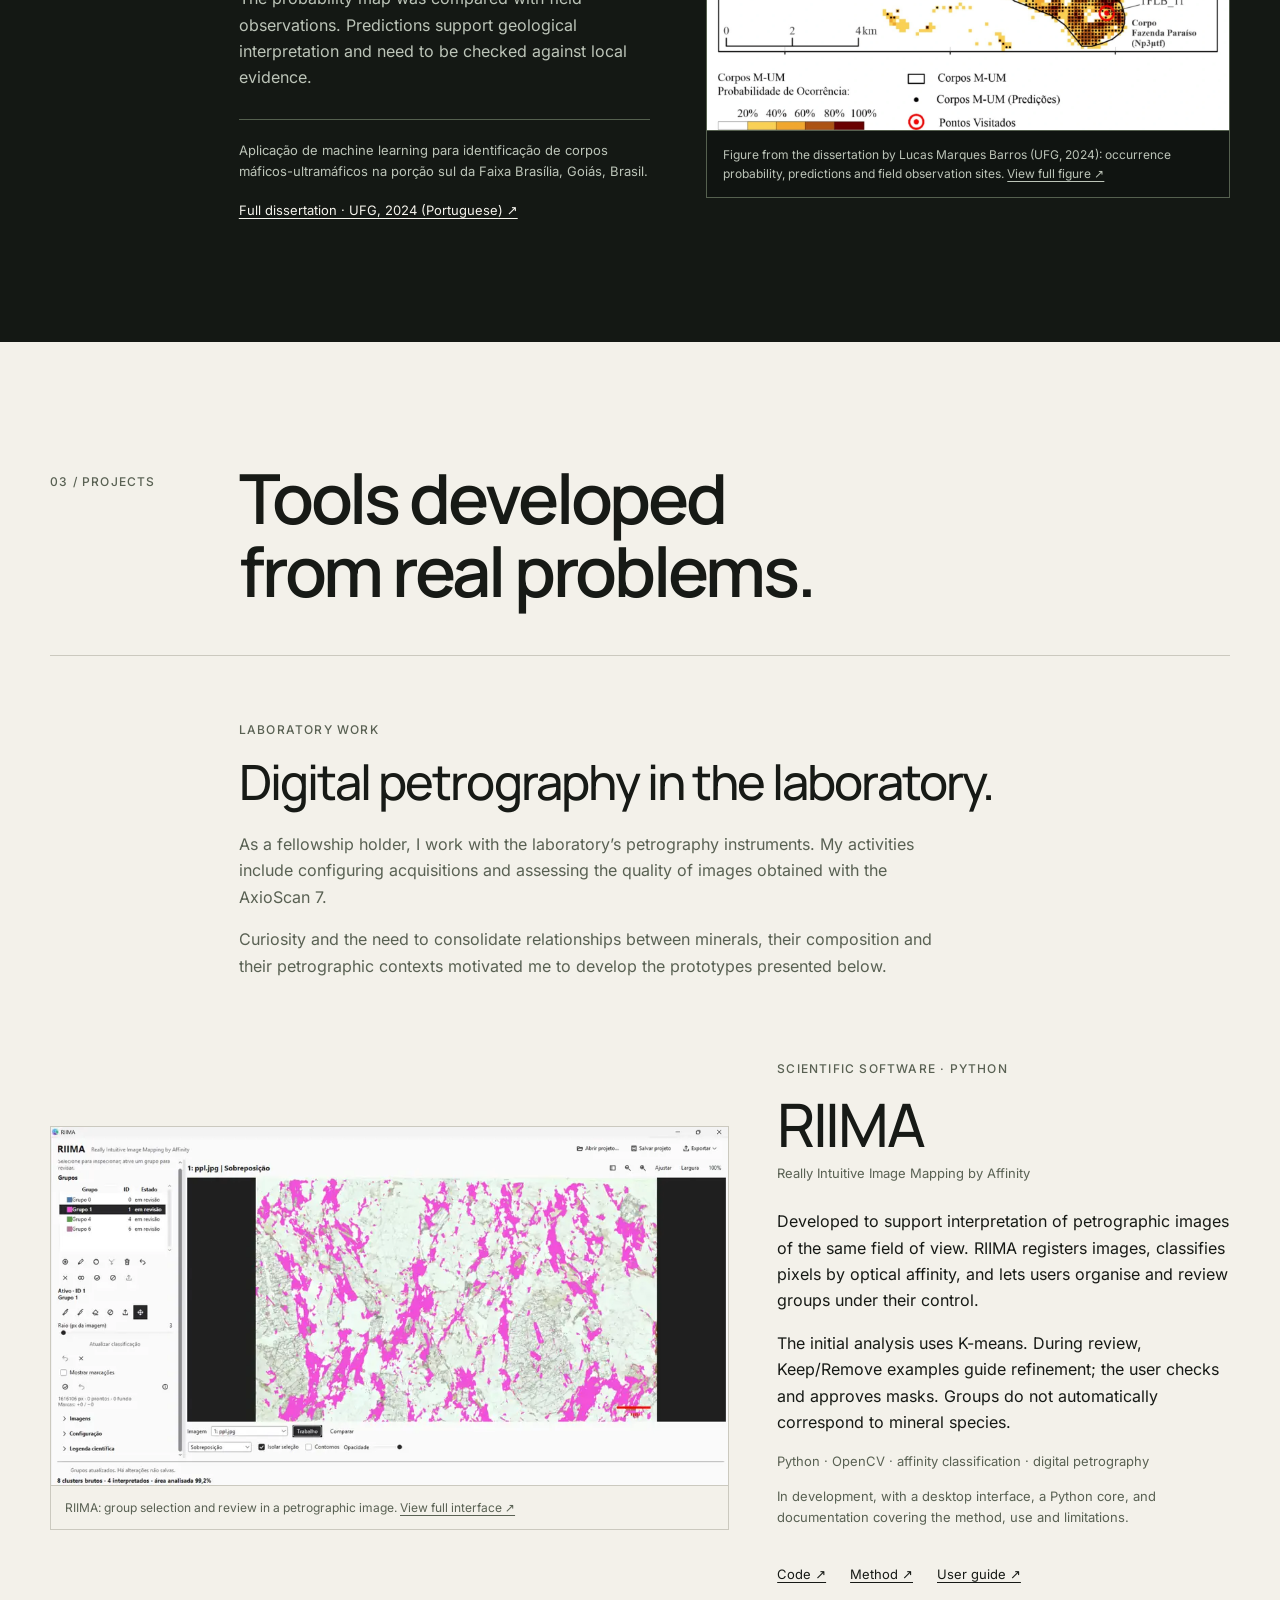
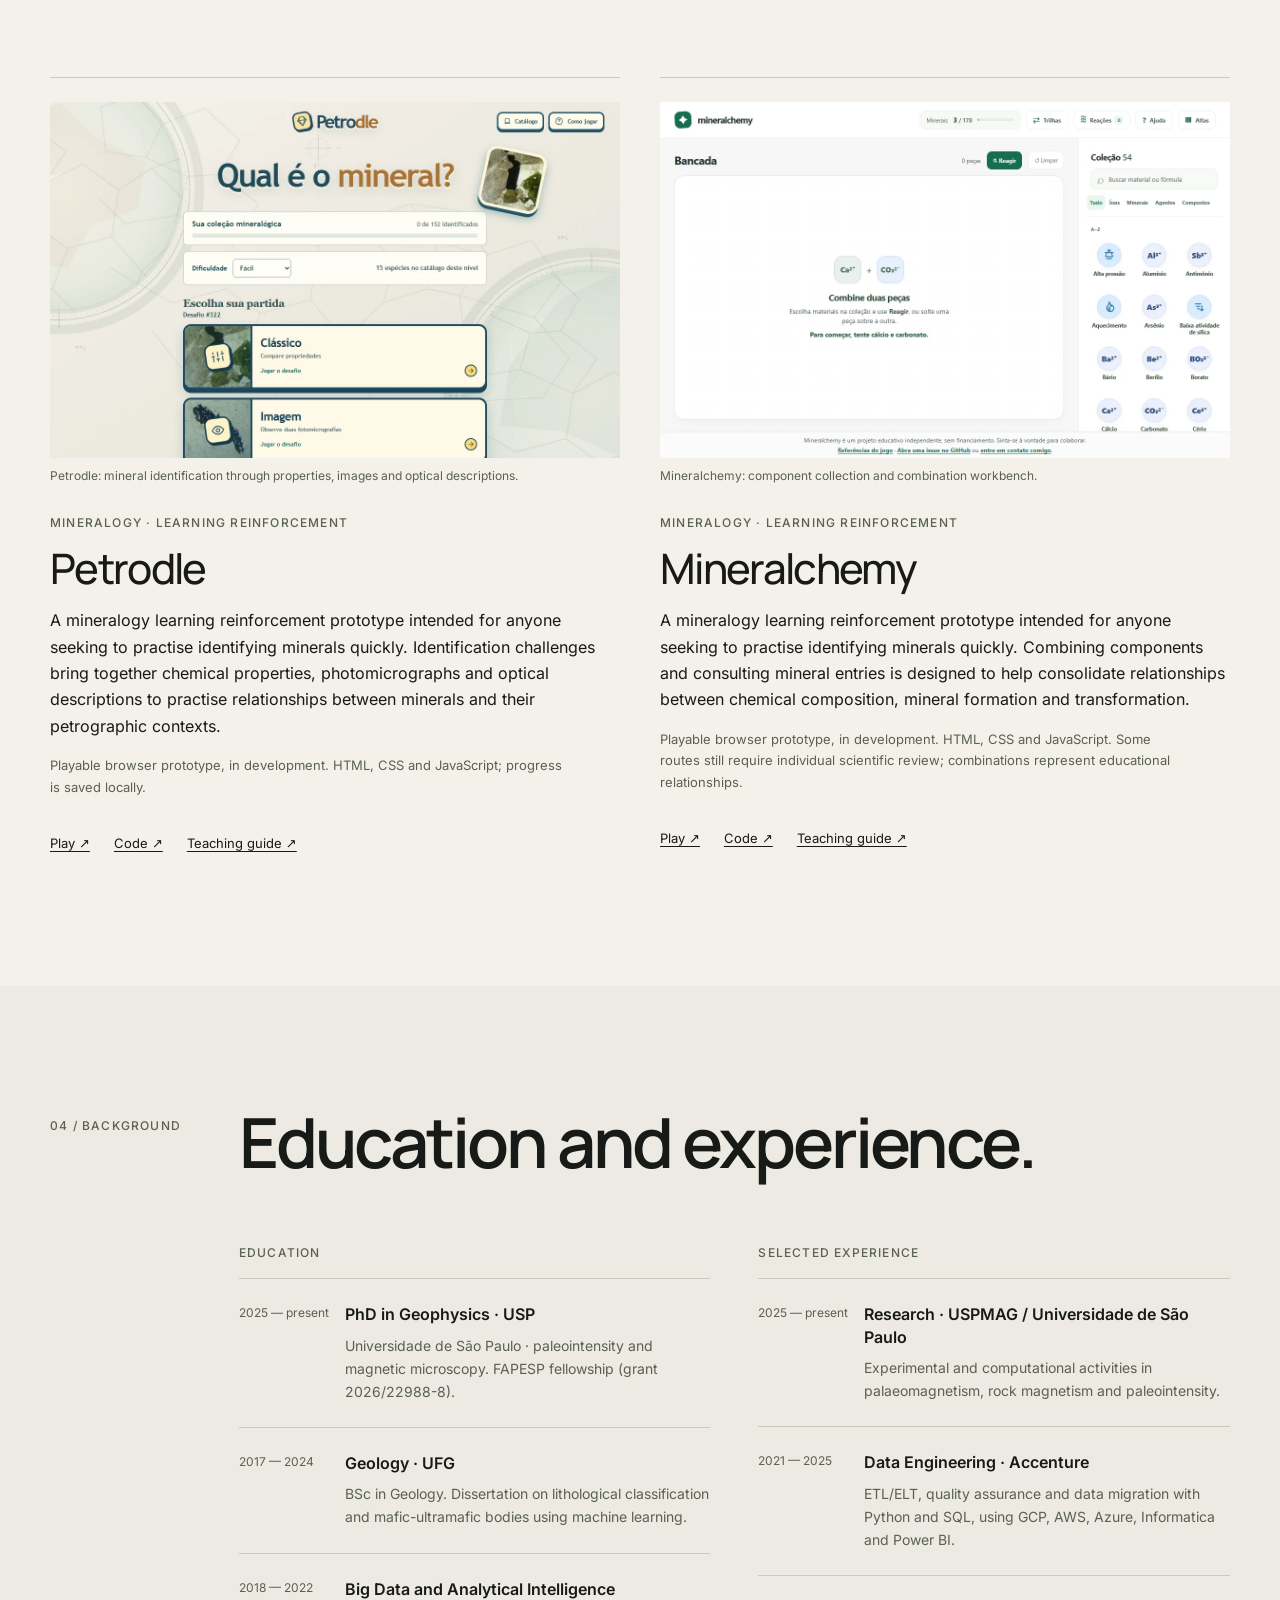
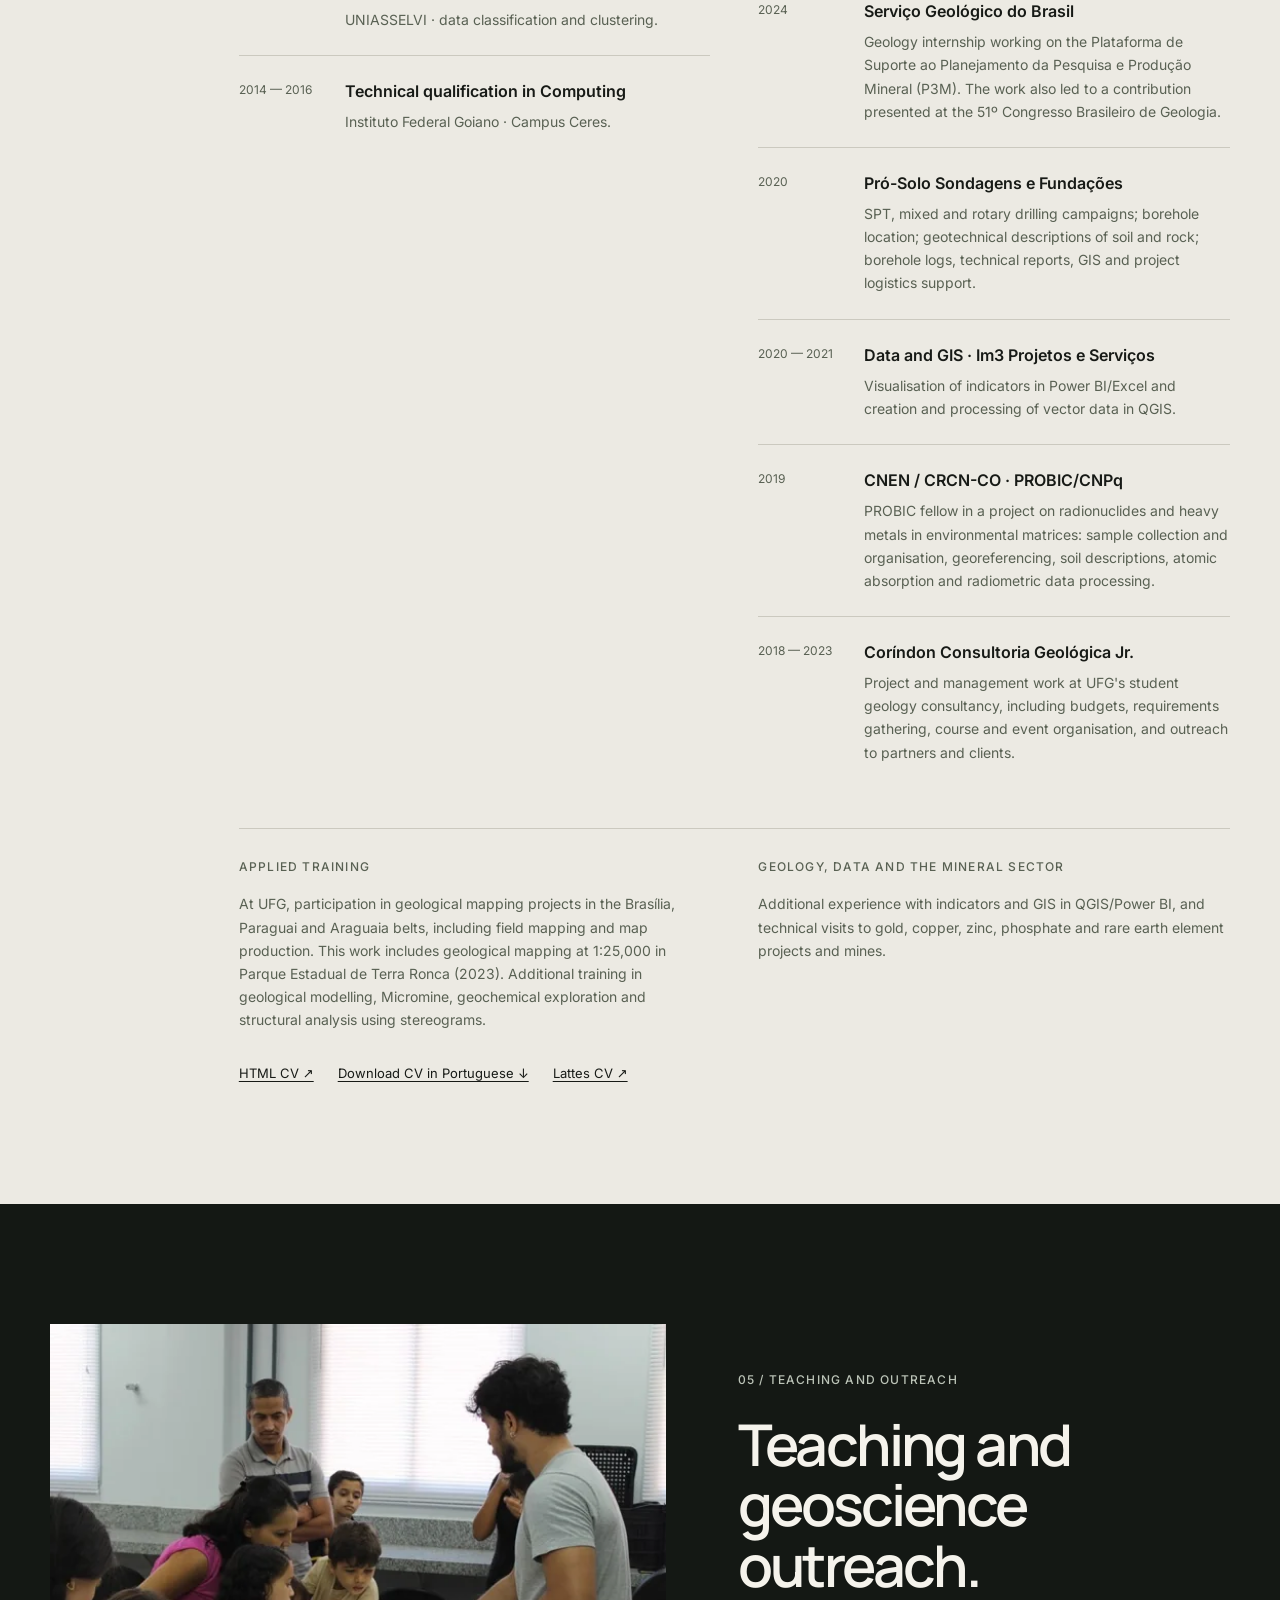
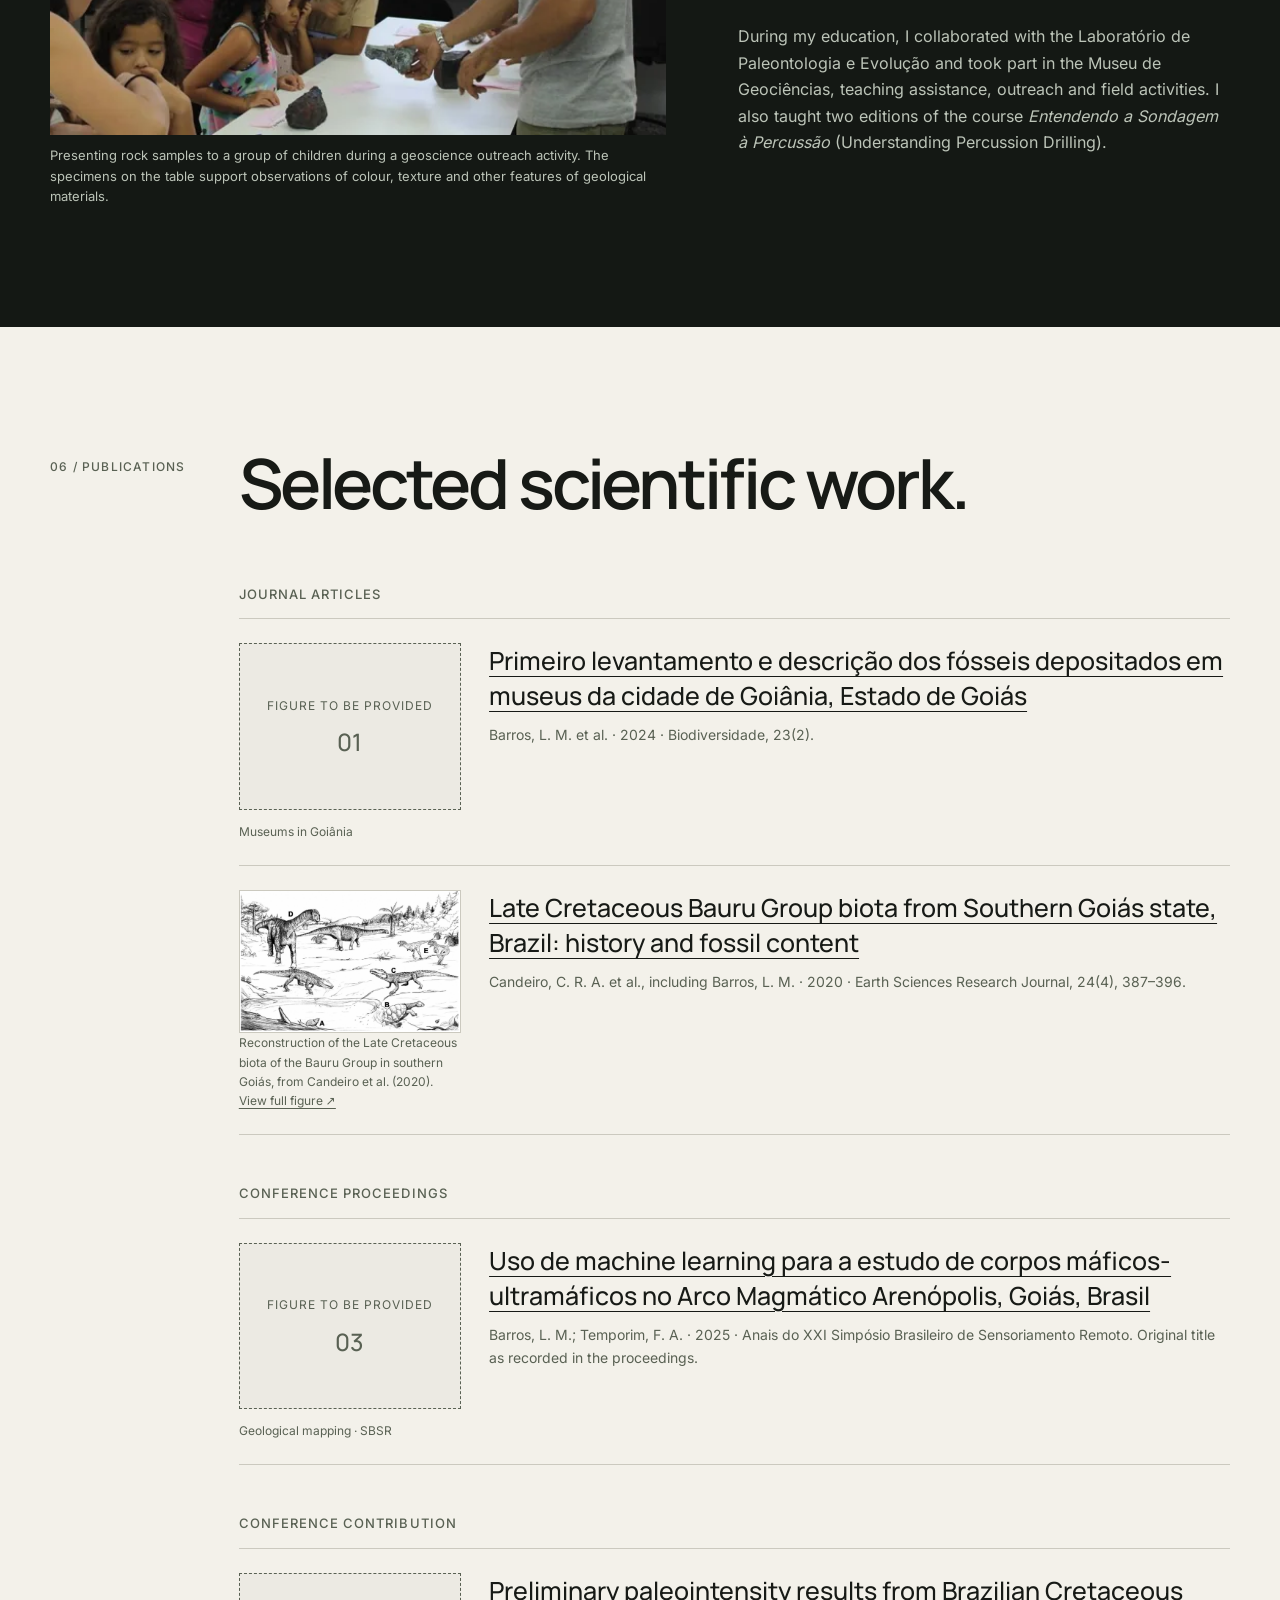
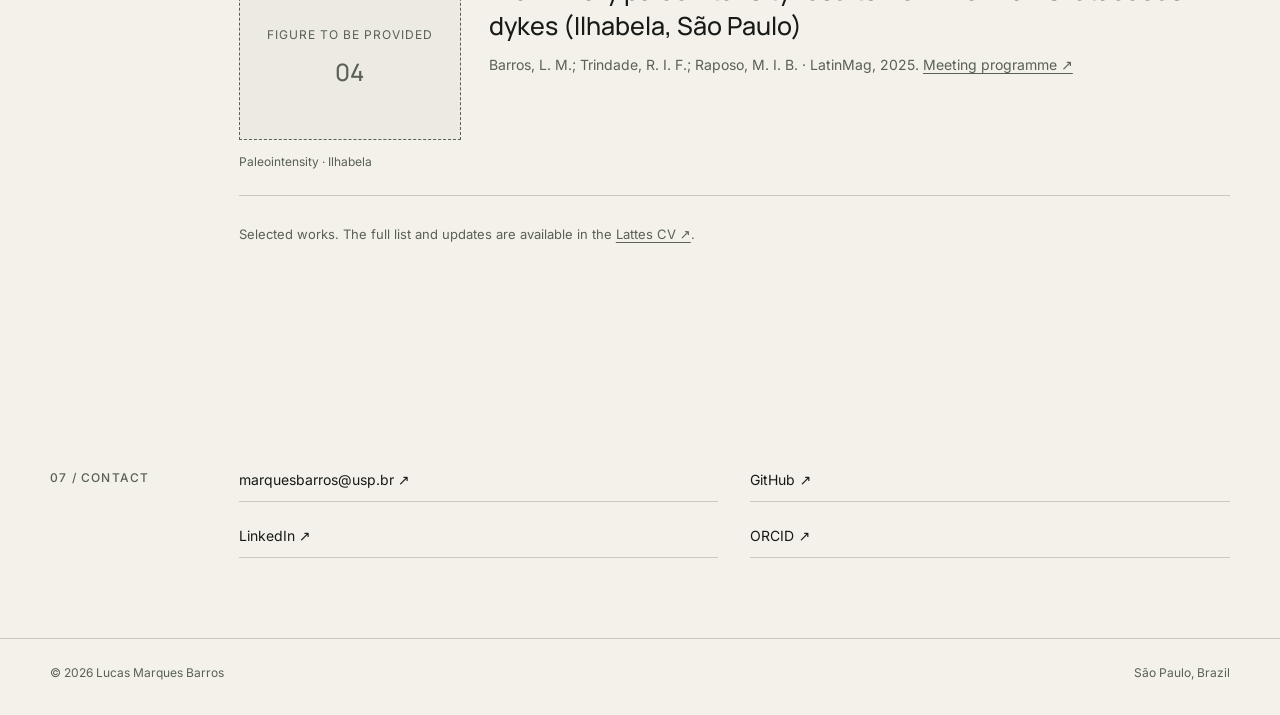
==== commit 21e4780e: "content: add supplied Bauru biota illustration to selected publication" ====
--- a/en/index.html
+++ b/en/index.html
@@ -258,9 +258,9 @@
               <div class="publication-copy"><h4><a href="https://periodicoscientificos.ufmt.br/ojs/index.php/biodiversidade/article/view/17903" target="_blank" rel="noopener noreferrer" lang="pt-BR">Primeiro levantamento e descrição dos fósseis depositados em museus da cidade de Goiânia, Estado de Goiás</a></h4><p>Barros, L. M. et al. · 2024 · Biodiversidade, 23(2).</p></div>
             </li>
             <li class="publication-entry">
-              <figure class="figure-placeholder publication-figure" aria-labelledby="figure-biota-bauru">
-                <div class="figure-reserve"><span>Figure to be provided</span><strong>02</strong></div>
-                <figcaption id="figure-biota-bauru">Bauru Group biota</figcaption>
+              <figure class="publication-figure" aria-labelledby="figure-biota-bauru">
+                <a class="figure-link" href="../assets/bauru-biota.webp" aria-label="Open the full Bauru Group reconstruction"><img src="../assets/bauru-biota.webp" srcset="../assets/bauru-biota-600.webp 600w, ../assets/bauru-biota.webp 1008w" sizes="(max-width: 560px) calc(100vw - 32px), 240px" width="1008" height="647" loading="lazy" decoding="async" alt="Black-and-white reconstruction of the Bauru Group biota, with vegetation, dinosaurs, crocodyliforms, a turtle and a gastropod"></a>
+                <figcaption id="figure-biota-bauru">Reconstruction of the Late Cretaceous biota of the Bauru Group in southern Goiás, from Candeiro et al. (2020). <a href="../assets/bauru-biota.webp">View full figure ↗</a></figcaption>
               </figure>
               <div class="publication-copy"><h4><a href="https://revistas.unal.edu.co/index.php/esrj/article/view/82831" target="_blank" rel="noopener noreferrer" lang="en">Late Cretaceous Bauru Group biota from Southern Goiás state, Brazil: history and fossil content</a></h4><p>Candeiro, C. R. A. et al., including Barros, L. M. · 2020 · Earth Sciences Research Journal, 24(4), 387–396.</p></div>
             </li>
--- a/style.css
+++ b/style.css
@@ -679,6 +679,10 @@
 .publication-copy {
   min-width: 0;
 }
+.publication-figure img {
+  border: 1px solid var(--line);
+  background: #fff;
+}
 .publication-list h4 {
   font: 500 clamp(19px, 2vw, 25px) / 1.4 var(--display);
   margin: 0;
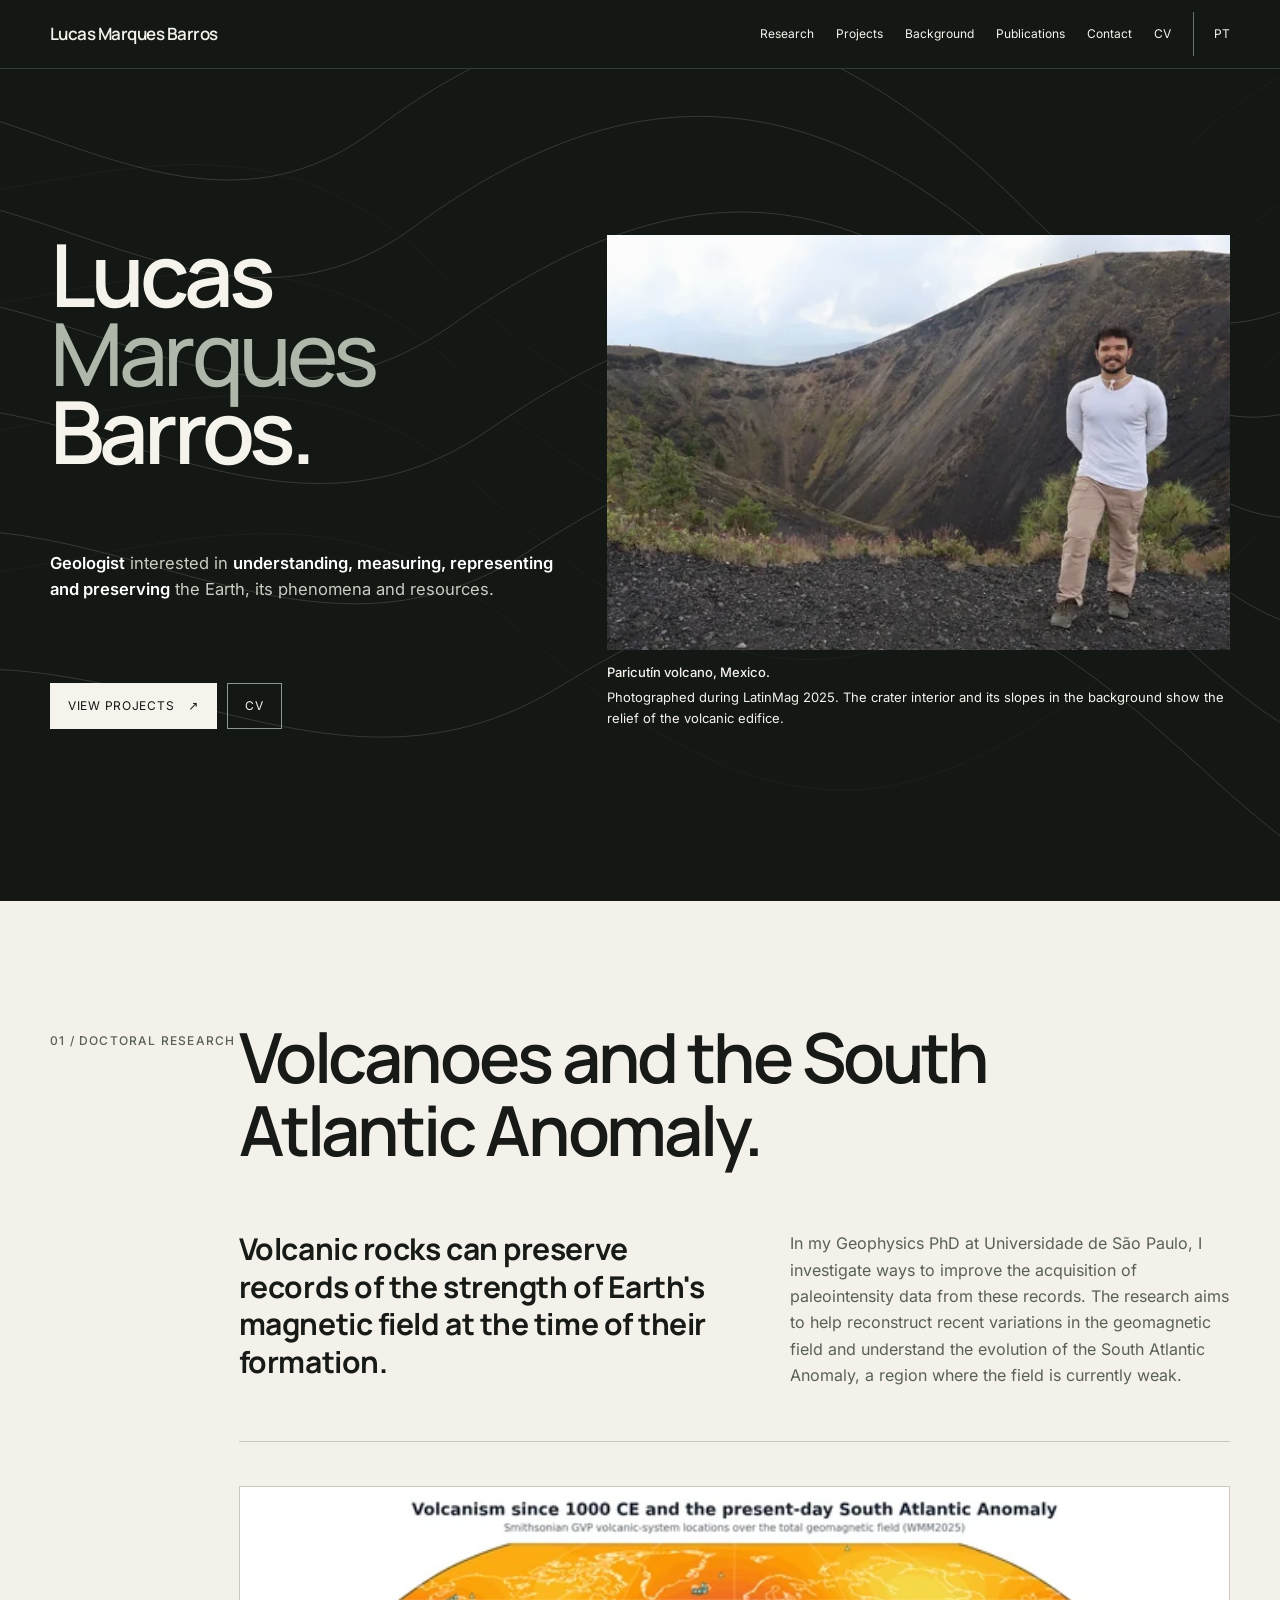
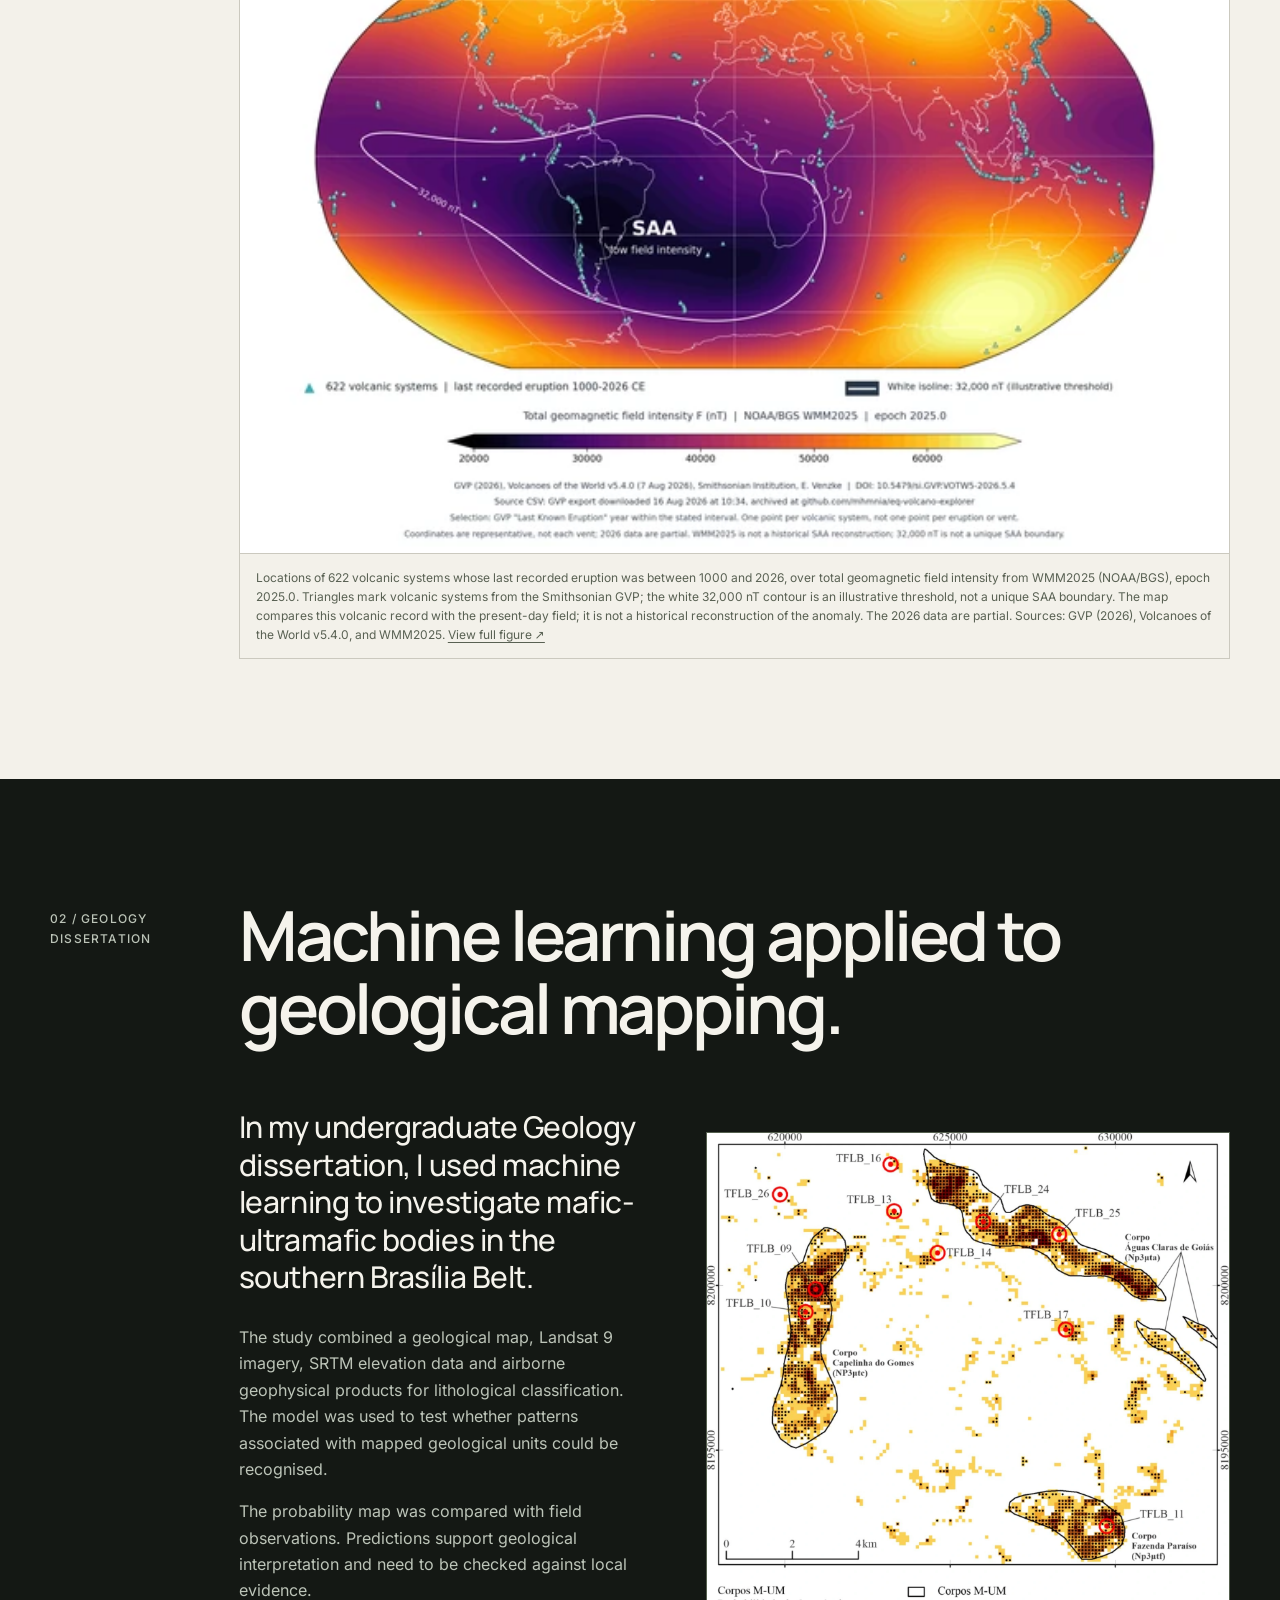
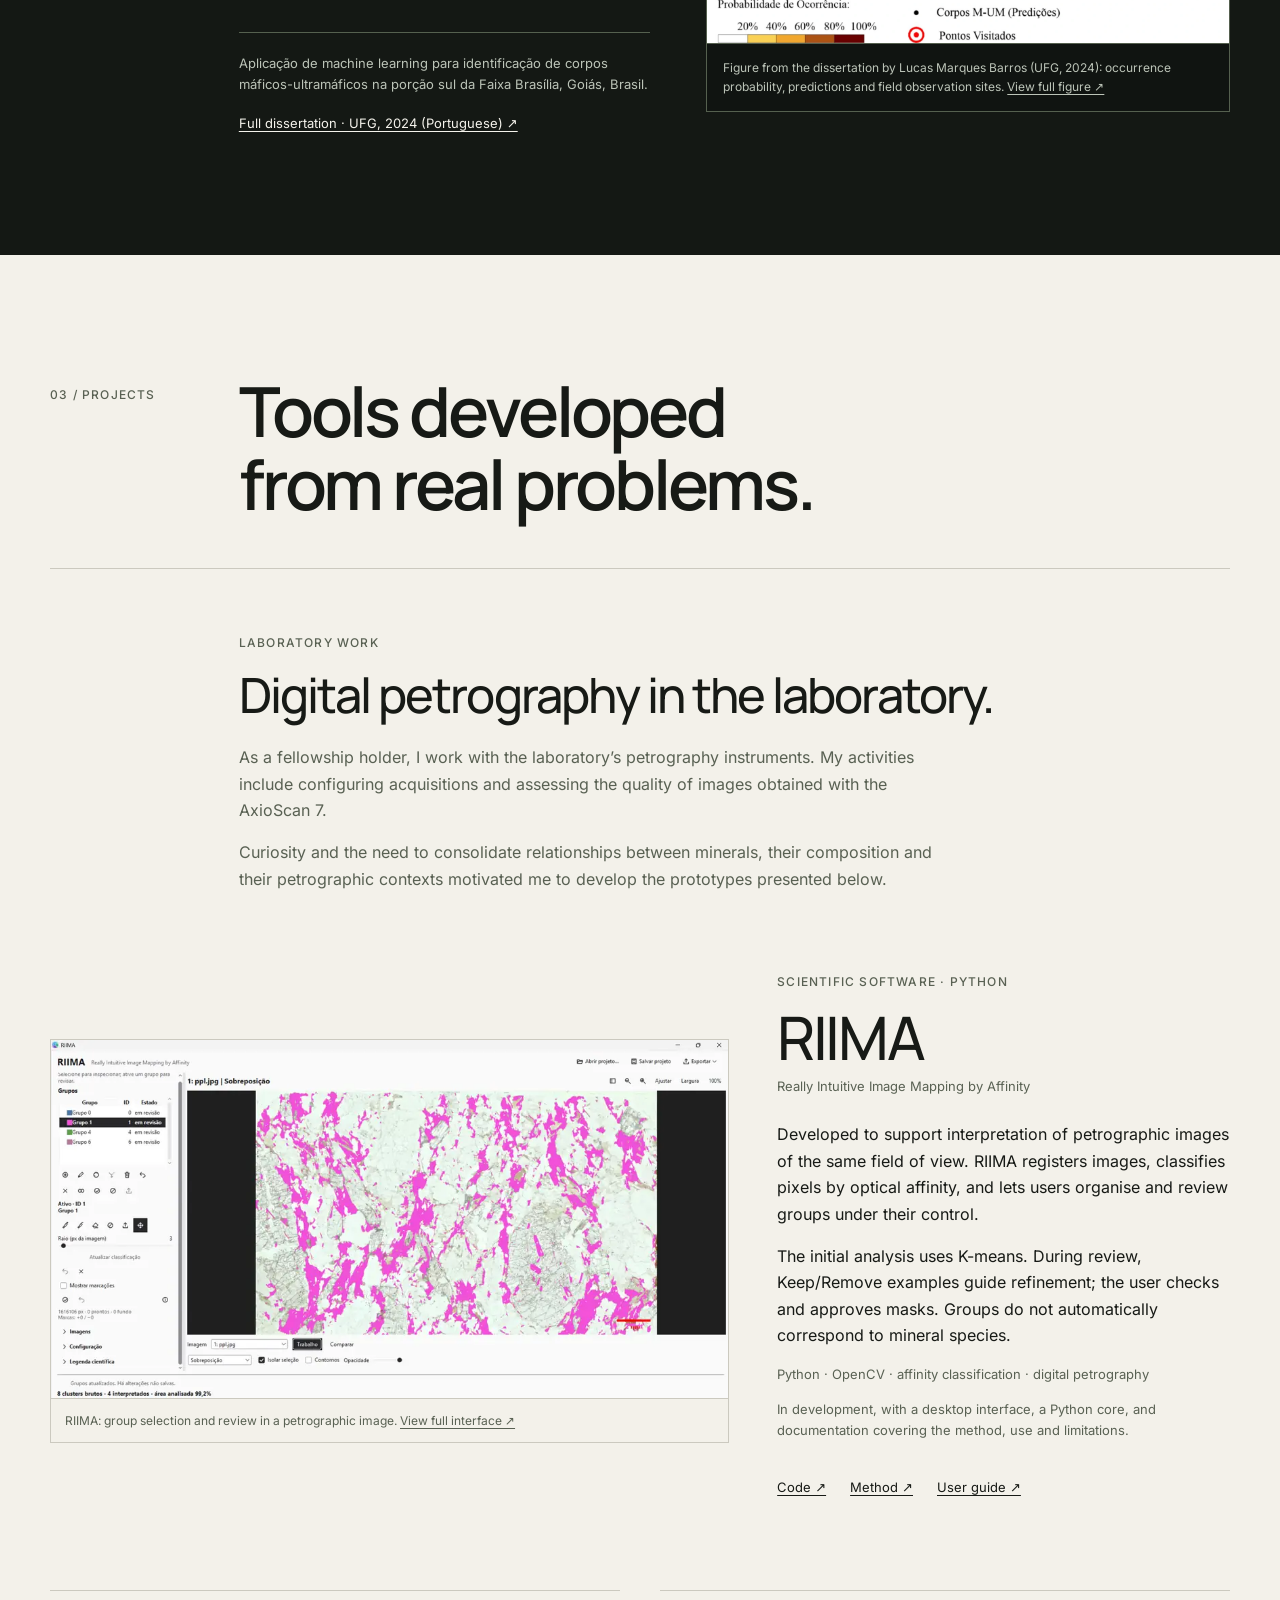
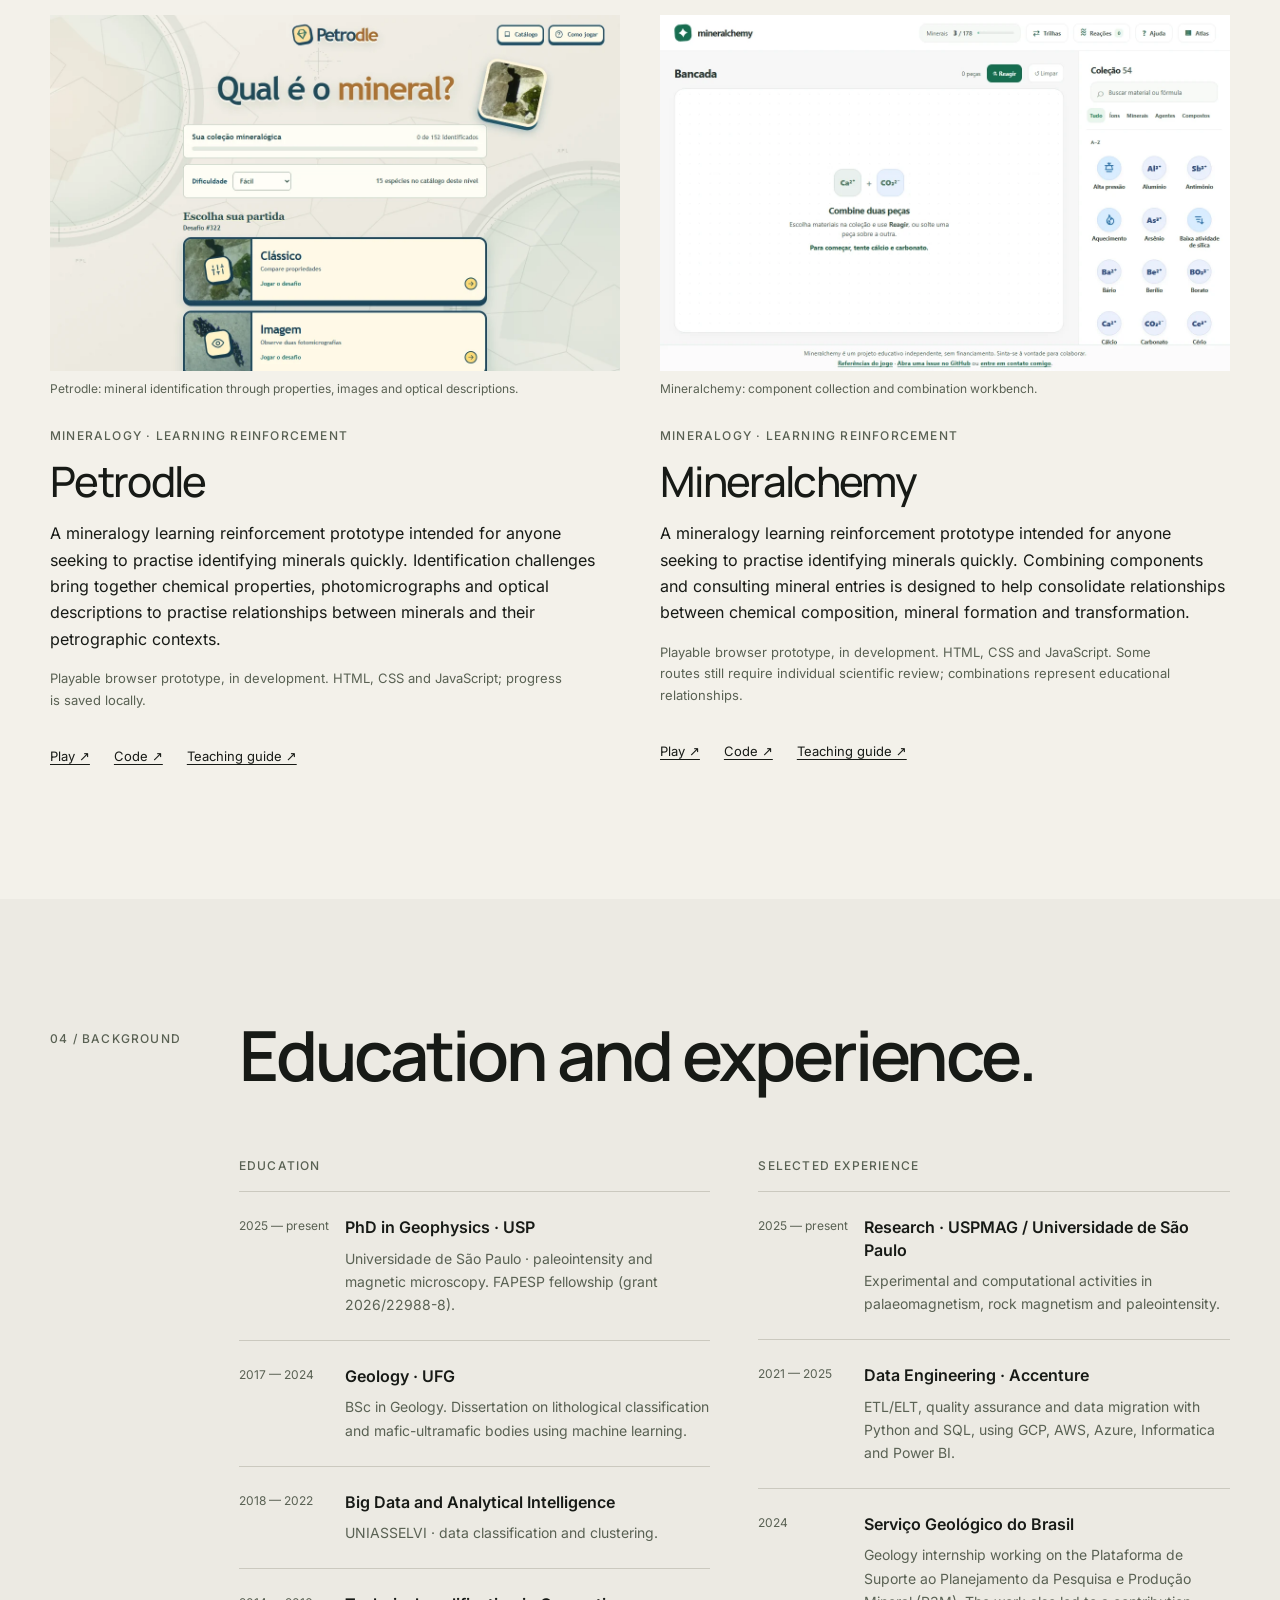
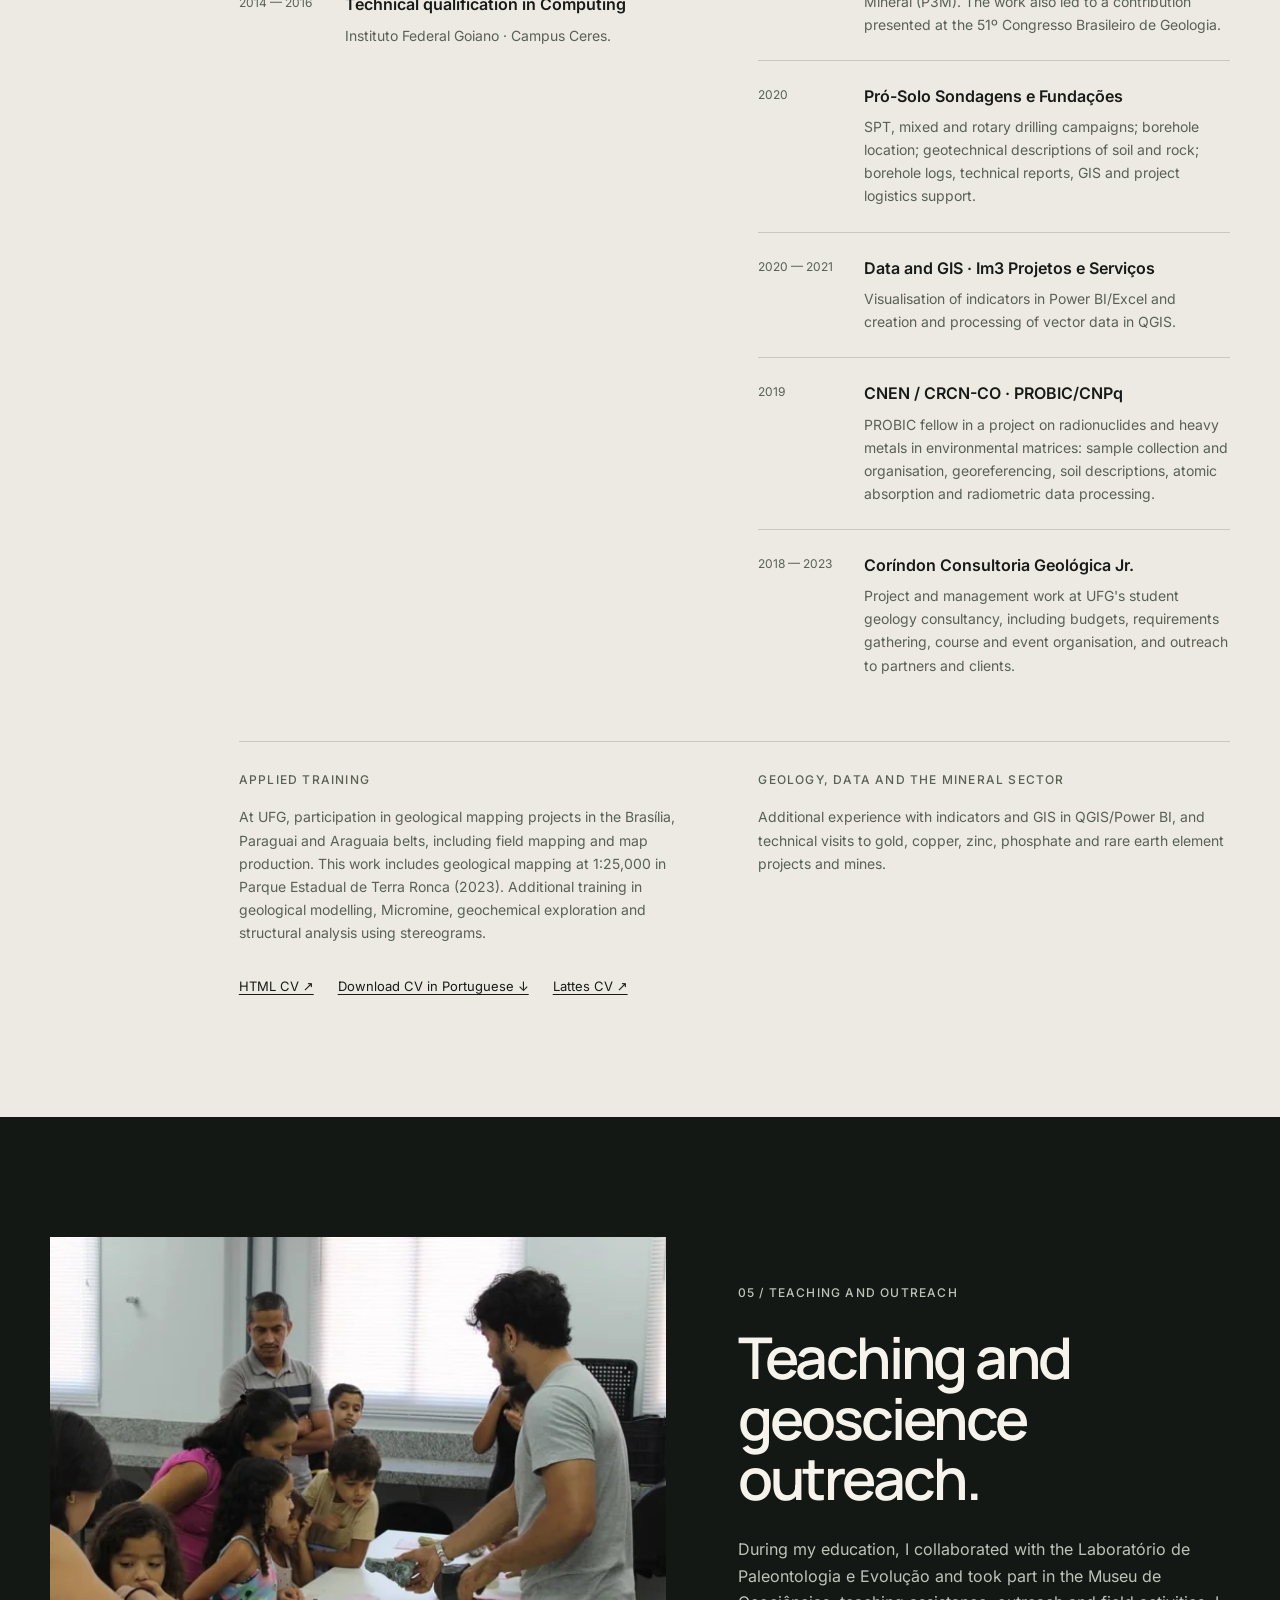
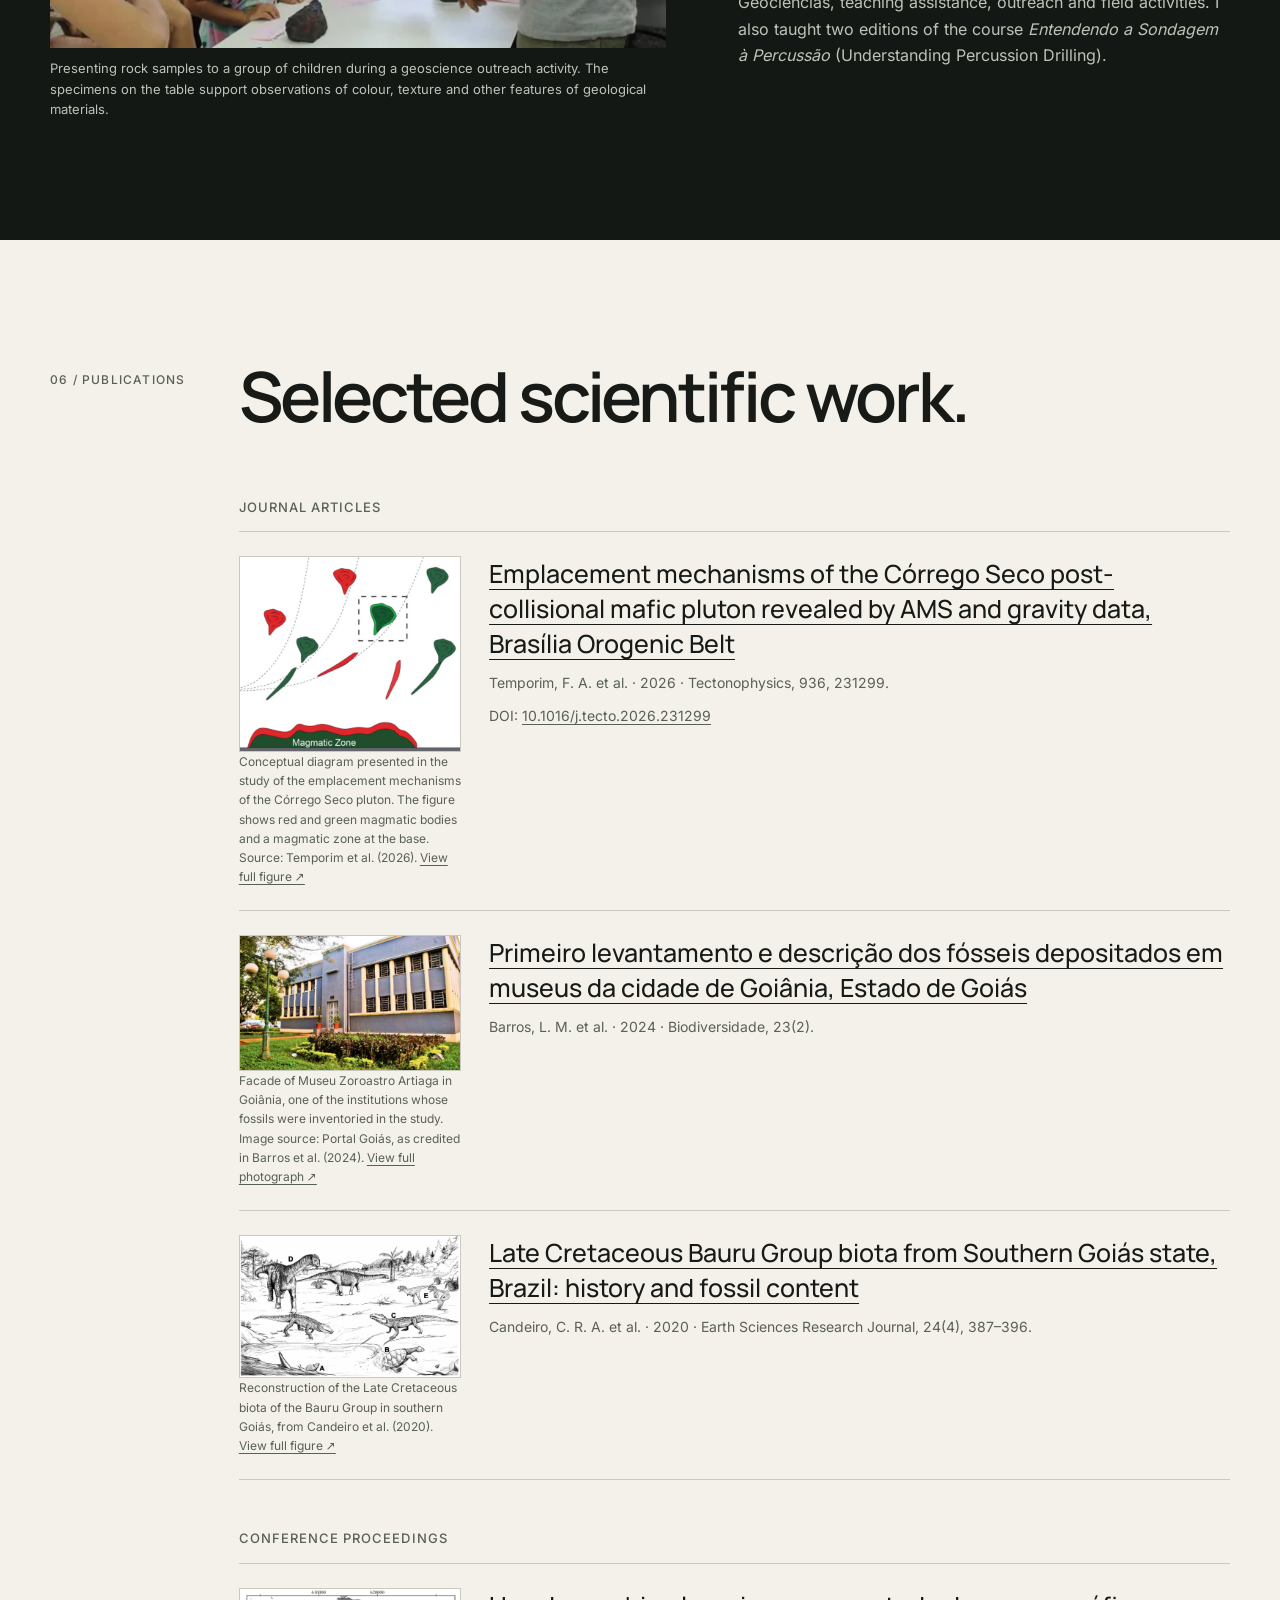
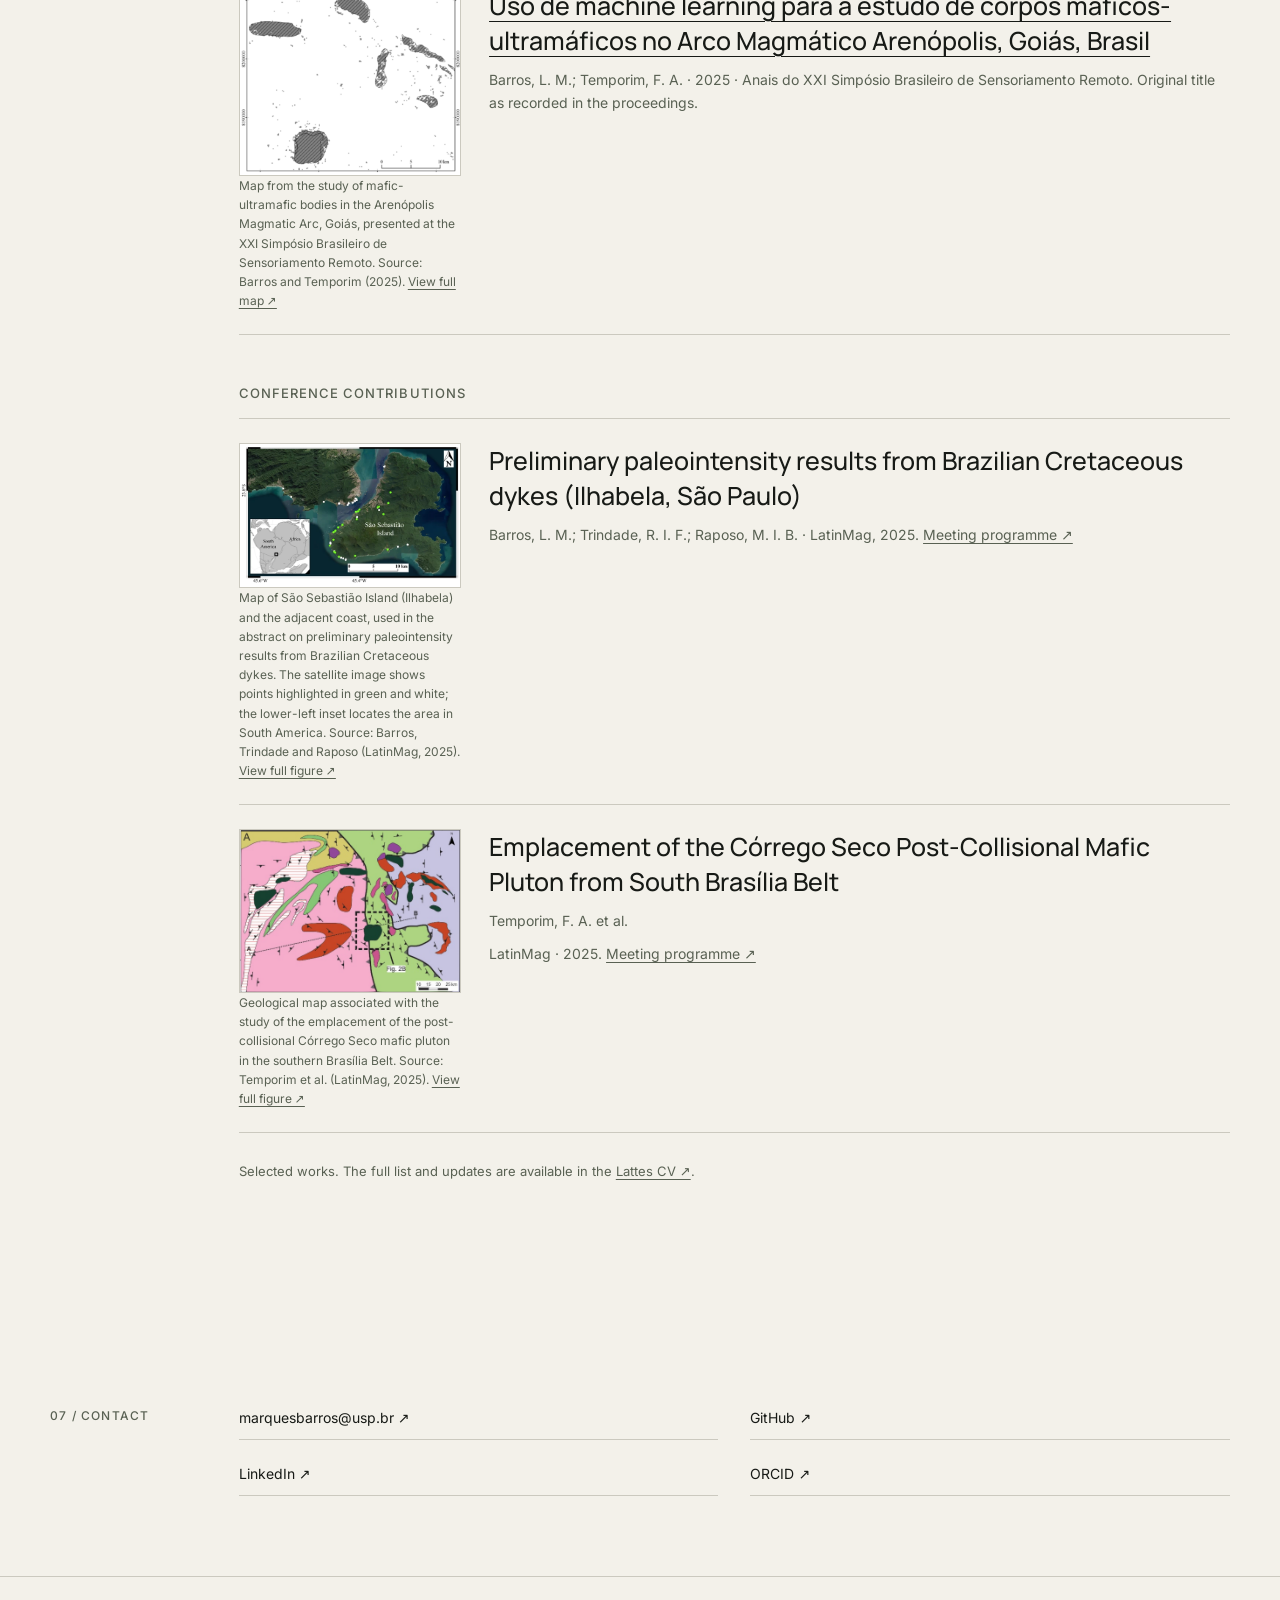
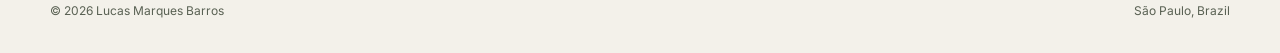
==== commit 625edf53: "feat: update research map and illustrate selected publications" ====
--- a/en/index.html
+++ b/en/index.html
@@ -91,8 +91,8 @@
 
       <div class="saa-layout">
         <figure class="saa-map saa-real-figure reveal" aria-labelledby="saa-caption">
-          <a class="figure-link" href="../assets/saa-targets.webp" aria-label="Open the SAA map at its original size"><img id="saa-targets-figure" class="saa-targets-image" src="../assets/saa-targets.webp" width="1200" height="960" alt="Map of low field intensity in the South Atlantic, the 27,000 nT contour and targets 1: Ecuador, 2: Deception Island, 3: Cabo Verde" loading="lazy" decoding="async"></a>
-          <figcaption id="saa-caption">Total intensity of the geomagnetic field and approximate volcanic target locations in Ecuador, on Deception Island and in Cabo Verde. WMM2025 model (NOAA/BGS), epoch 2025.0; coastlines: Natural Earth. Project figure. <a href="../assets/saa-targets.webp">View full figure ↗</a></figcaption>
+          <a class="figure-link" href="../assets/saa-vulcanismo-desde-1000.webp" aria-label="Open the volcanism and SAA map at its original size"><img id="saa-targets-figure" class="saa-targets-image" src="../assets/saa-vulcanismo-desde-1000-1200.webp" srcset="../assets/saa-vulcanismo-desde-1000-600.webp 600w, ../assets/saa-vulcanismo-desde-1000-1200.webp 1200w, ../assets/saa-vulcanismo-desde-1000-1800.webp 1800w, ../assets/saa-vulcanismo-desde-1000.webp 3312w" sizes="(max-width: 768px) calc(100vw - 40px), (max-width: 1240px) calc(100vw - 80px), 1160px" width="3312" height="2232" alt="World map of volcanic systems whose last recorded eruption was between 1000 and 2026, over present-day geomagnetic field intensity; the SAA lies in the low-intensity region and the white contour marks 32,000 nT." loading="lazy" decoding="async"></a>
+          <figcaption id="saa-caption">Locations of 622 volcanic systems whose last recorded eruption was between 1000 and 2026, over total geomagnetic field intensity from WMM2025 (NOAA/BGS), epoch 2025.0. Triangles mark volcanic systems from the Smithsonian GVP; the white 32,000 nT contour is an illustrative threshold, not a unique SAA boundary. The map compares this volcanic record with the present-day field; it is not a historical reconstruction of the anomaly. The 2026 data are partial. Sources: GVP (2026), Volcanoes of the World v5.4.0, and WMM2025. <a href="../assets/saa-vulcanismo-desde-1000.webp">View full figure ↗</a></figcaption>
         </figure>
       </div>
     </div>
@@ -251,9 +251,16 @@
           <h3>Journal articles</h3>
           <ul class="publication-list">
             <li class="publication-entry">
-              <figure class="figure-placeholder publication-figure" aria-labelledby="figure-museus-goiania">
-                <div class="figure-reserve"><span>Figure to be provided</span><strong>01</strong></div>
-                <figcaption id="figure-museus-goiania">Museums in Goiânia</figcaption>
+              <figure class="publication-figure" aria-labelledby="figure-corrego-seco-tectonophysics">
+                <a class="figure-link" href="../assets/corrego-seco-tectonophysics.webp" aria-label="Open the full Córrego Seco emplacement diagram"><img src="../assets/corrego-seco-tectonophysics.webp" srcset="../assets/corrego-seco-tectonophysics-600.webp 600w, ../assets/corrego-seco-tectonophysics.webp 737w" sizes="(max-width: 560px) calc(100vw - 32px), 240px" width="737" height="649" loading="lazy" decoding="async" alt="Conceptual diagram with red and green magmatic bodies, dashed lines, a detail area and a magmatic zone at the base"></a>
+                <figcaption id="figure-corrego-seco-tectonophysics">Conceptual diagram presented in the study of the emplacement mechanisms of the Córrego Seco pluton. The figure shows red and green magmatic bodies and a magmatic zone at the base. Source: Temporim et al. (2026). <a href="../assets/corrego-seco-tectonophysics.webp">View full figure ↗</a></figcaption>
+              </figure>
+              <div class="publication-copy"><h4><a href="https://doi.org/10.1016/j.tecto.2026.231299" target="_blank" rel="noopener noreferrer" lang="en">Emplacement mechanisms of the Córrego Seco post-collisional mafic pluton revealed by AMS and gravity data, Brasília Orogenic Belt</a></h4><p>Temporim, F. A. et al. · 2026 · Tectonophysics, 936, 231299.</p><p>DOI: <a href="https://doi.org/10.1016/j.tecto.2026.231299" target="_blank" rel="noopener noreferrer">10.1016/j.tecto.2026.231299</a></p></div>
+            </li>
+            <li class="publication-entry">
+              <figure class="publication-figure" aria-labelledby="figure-museus-goiania">
+                <a class="figure-link" href="../assets/museu-zoroastro-artiaga.webp" aria-label="Open the full photograph of Museu Zoroastro Artiaga"><img src="../assets/museu-zoroastro-artiaga.webp" srcset="../assets/museu-zoroastro-artiaga-600.webp 600w, ../assets/museu-zoroastro-artiaga.webp 1036w" sizes="(max-width: 560px) calc(100vw - 32px), 240px" width="1036" height="628" loading="lazy" decoding="async" alt="Facade of Museu Zoroastro Artiaga in Goiânia, with a garden in front of the building"></a>
+                <figcaption id="figure-museus-goiania">Facade of Museu Zoroastro Artiaga in Goiânia, one of the institutions whose fossils were inventoried in the study. Image source: Portal Goiás, as credited in Barros et al. (2024). <a href="../assets/museu-zoroastro-artiaga.webp">View full photograph ↗</a></figcaption>
               </figure>
               <div class="publication-copy"><h4><a href="https://periodicoscientificos.ufmt.br/ojs/index.php/biodiversidade/article/view/17903" target="_blank" rel="noopener noreferrer" lang="pt-BR">Primeiro levantamento e descrição dos fósseis depositados em museus da cidade de Goiânia, Estado de Goiás</a></h4><p>Barros, L. M. et al. · 2024 · Biodiversidade, 23(2).</p></div>
             </li>
@@ -262,28 +269,35 @@
                 <a class="figure-link" href="../assets/bauru-biota.webp" aria-label="Open the full Bauru Group reconstruction"><img src="../assets/bauru-biota.webp" srcset="../assets/bauru-biota-600.webp 600w, ../assets/bauru-biota.webp 1008w" sizes="(max-width: 560px) calc(100vw - 32px), 240px" width="1008" height="647" loading="lazy" decoding="async" alt="Black-and-white reconstruction of the Bauru Group biota, with vegetation, dinosaurs, crocodyliforms, a turtle and a gastropod"></a>
                 <figcaption id="figure-biota-bauru">Reconstruction of the Late Cretaceous biota of the Bauru Group in southern Goiás, from Candeiro et al. (2020). <a href="../assets/bauru-biota.webp">View full figure ↗</a></figcaption>
               </figure>
-              <div class="publication-copy"><h4><a href="https://revistas.unal.edu.co/index.php/esrj/article/view/82831" target="_blank" rel="noopener noreferrer" lang="en">Late Cretaceous Bauru Group biota from Southern Goiás state, Brazil: history and fossil content</a></h4><p>Candeiro, C. R. A. et al., including Barros, L. M. · 2020 · Earth Sciences Research Journal, 24(4), 387–396.</p></div>
+              <div class="publication-copy"><h4><a href="https://revistas.unal.edu.co/index.php/esrj/article/view/82831" target="_blank" rel="noopener noreferrer" lang="en">Late Cretaceous Bauru Group biota from Southern Goiás state, Brazil: history and fossil content</a></h4><p>Candeiro, C. R. A. et al. · 2020 · Earth Sciences Research Journal, 24(4), 387–396.</p></div>
             </li>
           </ul>
         </div>
         <div class="publication-group">
           <h3>Conference proceedings</h3>
           <ul class="publication-list"><li class="publication-entry">
-              <figure class="figure-placeholder publication-figure" aria-labelledby="figure-sbsr-mapeamento">
-                <div class="figure-reserve"><span>Figure to be provided</span><strong>03</strong></div>
-                <figcaption id="figure-sbsr-mapeamento">Geological mapping · SBSR</figcaption>
+              <figure class="publication-figure" aria-labelledby="figure-sbsr-mapeamento">
+                <a class="figure-link" href="../assets/sbsr-machine-learning-map.webp" aria-label="Open the full map from the machine learning study"><img src="../assets/sbsr-machine-learning-map.webp" srcset="../assets/sbsr-machine-learning-map-600.webp 600w, ../assets/sbsr-machine-learning-map.webp 771w" sizes="(max-width: 560px) calc(100vw - 32px), 240px" width="771" height="653" loading="lazy" decoding="async" alt="Map with hatched areas, grey patches, coordinates and a scale bar, presented in the study of mafic-ultramafic bodies"></a>
+                <figcaption id="figure-sbsr-mapeamento">Map from the study of mafic-ultramafic bodies in the Arenópolis Magmatic Arc, Goiás, presented at the XXI Simpósio Brasileiro de Sensoriamento Remoto. Source: Barros and Temporim (2025). <a href="../assets/sbsr-machine-learning-map.webp">View full map ↗</a></figcaption>
               </figure>
               <div class="publication-copy"><h4><a href="https://proceedings.science/sbsr-2025/trabalhos/uso-de-machine-learning-para-a-estudo-de-corpos-maficos-ultramaficos-no-arco-mag?lang=pt-br" target="_blank" rel="noopener noreferrer" lang="pt-BR">Uso de machine learning para a estudo de corpos máficos-ultramáficos no Arco Magmático Arenópolis, Goiás, Brasil</a></h4><p>Barros, L. M.; Temporim, F. A. · 2025 · Anais do XXI Simpósio Brasileiro de Sensoriamento Remoto. Original title as recorded in the proceedings.</p></div>
             </li></ul>
         </div>
         <div class="publication-group">
-          <h3>Conference contribution</h3>
+          <h3>Conference contributions</h3>
           <ul class="publication-list"><li class="publication-entry">
-              <figure class="figure-placeholder publication-figure" aria-labelledby="figure-latinmag-ilhabela">
-                <div class="figure-reserve"><span>Figure to be provided</span><strong>04</strong></div>
-                <figcaption id="figure-latinmag-ilhabela">Paleointensity · Ilhabela</figcaption>
+              <figure class="publication-figure" aria-labelledby="figure-latinmag-ilhabela">
+                <a class="figure-link" href="../assets/ilhabela-latinmag-paleointensidade.webp" aria-label="Open the full Ilhabela map"><img src="../assets/ilhabela-latinmag-paleointensidade.webp" srcset="../assets/ilhabela-latinmag-paleointensidade-600.webp 600w, ../assets/ilhabela-latinmag-paleointensidade.webp 905w" sizes="(max-width: 560px) calc(100vw - 32px), 300px" width="905" height="590" loading="lazy" decoding="async" alt="Satellite image of São Sebastião Island and the adjacent coast, with green and white points, a South America location inset, a 10 km scale bar and a north arrow."></a>
+                <figcaption id="figure-latinmag-ilhabela">Map of São Sebastião Island (Ilhabela) and the adjacent coast, used in the abstract on preliminary paleointensity results from Brazilian Cretaceous dykes. The satellite image shows points highlighted in green and white; the lower-left inset locates the area in South America. Source: Barros, Trindade and Raposo (LatinMag, 2025). <a href="../assets/ilhabela-latinmag-paleointensidade.webp">View full figure ↗</a></figcaption>
               </figure>
               <div class="publication-copy"><h4 lang="en">Preliminary paleointensity results from Brazilian Cretaceous dykes (Ilhabela, São Paulo)</h4><p>Barros, L. M.; Trindade, R. I. F.; Raposo, M. I. B. · LatinMag, 2025. <a href="https://latinmag.geofisica.unam.mx/assets/files/FINAL_PROGRAM.pdf" target="_blank" rel="noopener noreferrer">Meeting programme ↗</a></p></div>
+            </li>
+            <li class="publication-entry">
+              <figure class="publication-figure" aria-labelledby="figure-latinmag-corrego-seco">
+                <a class="figure-link" href="../assets/corrego-seco-latinmag.webp" aria-label="Open the full Córrego Seco geological map"><img src="../assets/corrego-seco-latinmag.webp" width="504" height="370" loading="lazy" decoding="async" alt="Geological map with coloured units, symbols, an A–B line, a north arrow and a detail area marked by a dashed box"></a>
+                <figcaption id="figure-latinmag-corrego-seco">Geological map associated with the study of the emplacement of the post-collisional Córrego Seco mafic pluton in the southern Brasília Belt. Source: Temporim et al. (LatinMag, 2025). <a href="../assets/corrego-seco-latinmag.webp">View full figure ↗</a></figcaption>
+              </figure>
+              <div class="publication-copy"><h4 lang="en">Emplacement of the Córrego Seco Post-Collisional Mafic Pluton from South Brasília Belt</h4><p>Temporim, F. A. et al.</p><p>LatinMag · 2025. <a href="https://latinmag.geofisica.unam.mx/assets/files/FINAL_PROGRAM.pdf" target="_blank" rel="noopener noreferrer">Meeting programme ↗</a></p></div>
             </li></ul>
         </div>
         <p class="publication-note">Selected works. The full list and updates are available in the <a href="https://lattes.cnpq.br/6262685341923739" target="_blank" rel="noopener noreferrer">Lattes CV ↗</a>.</p>
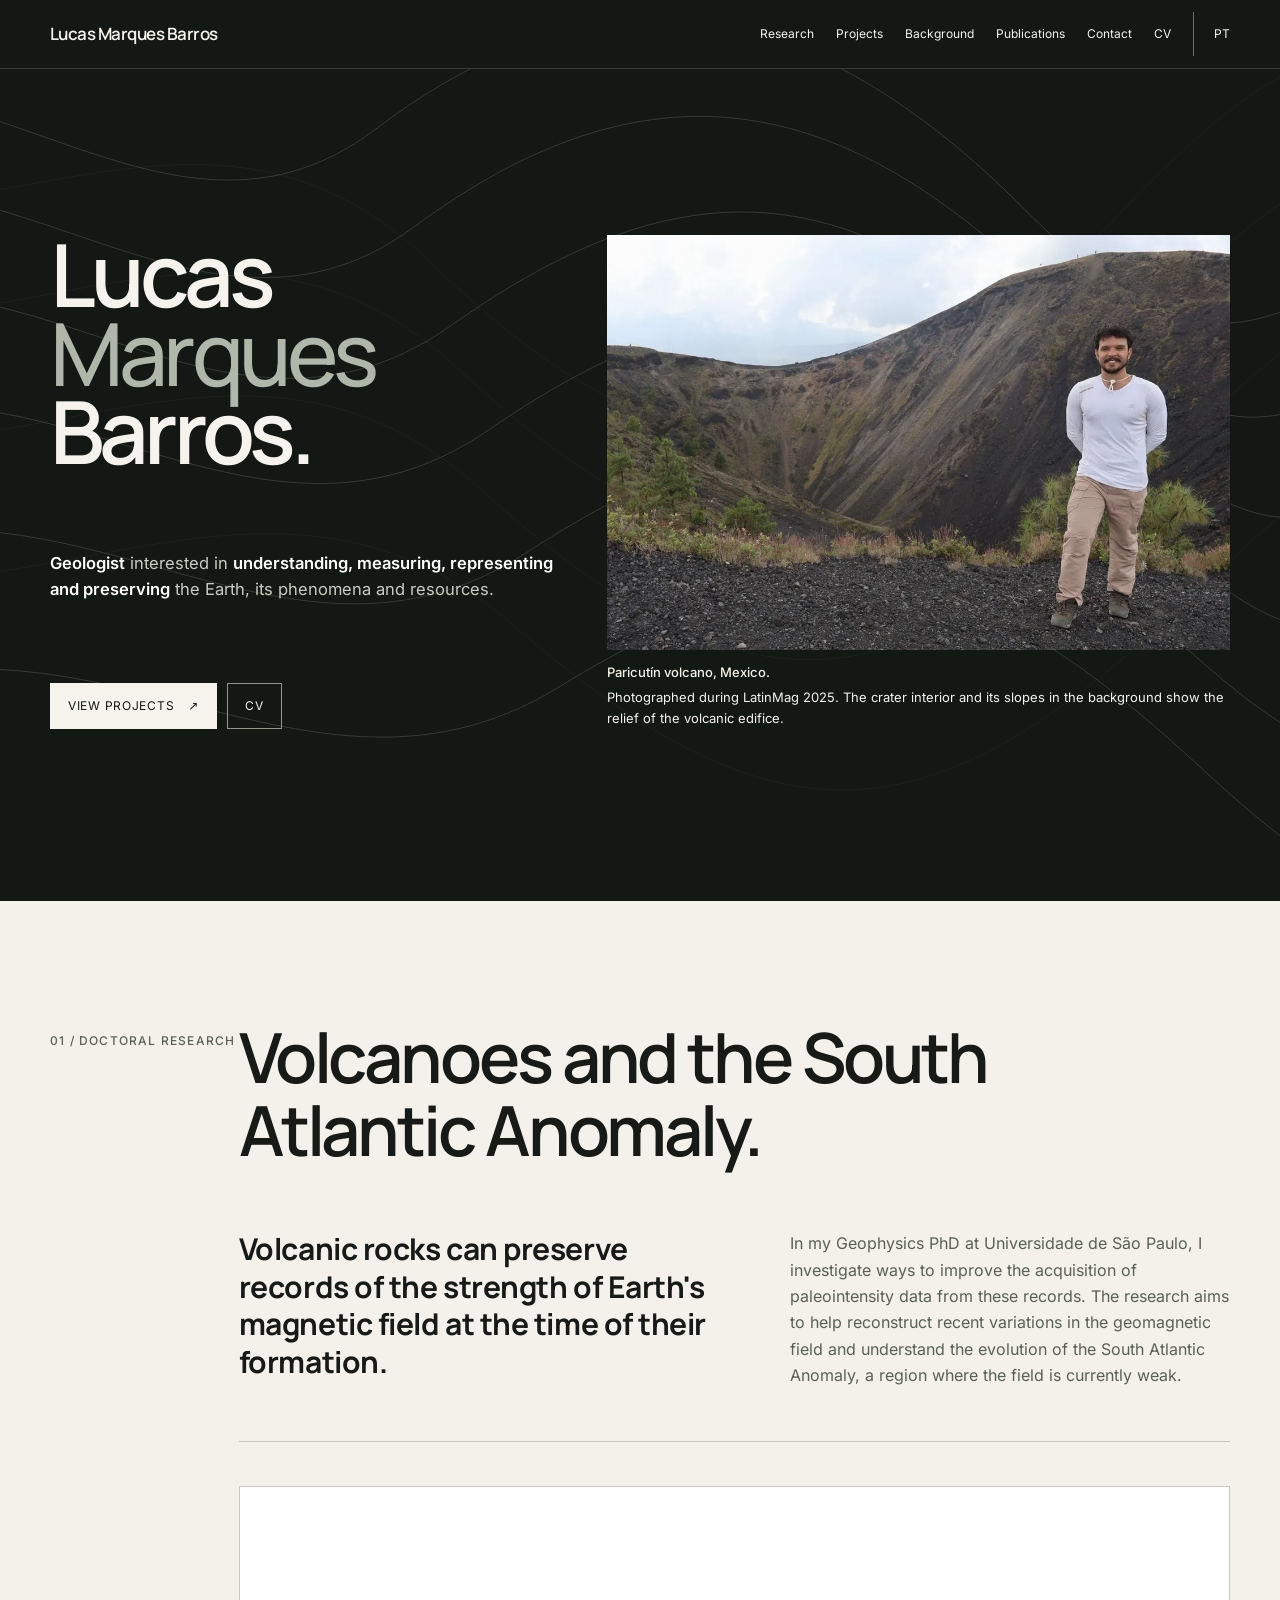
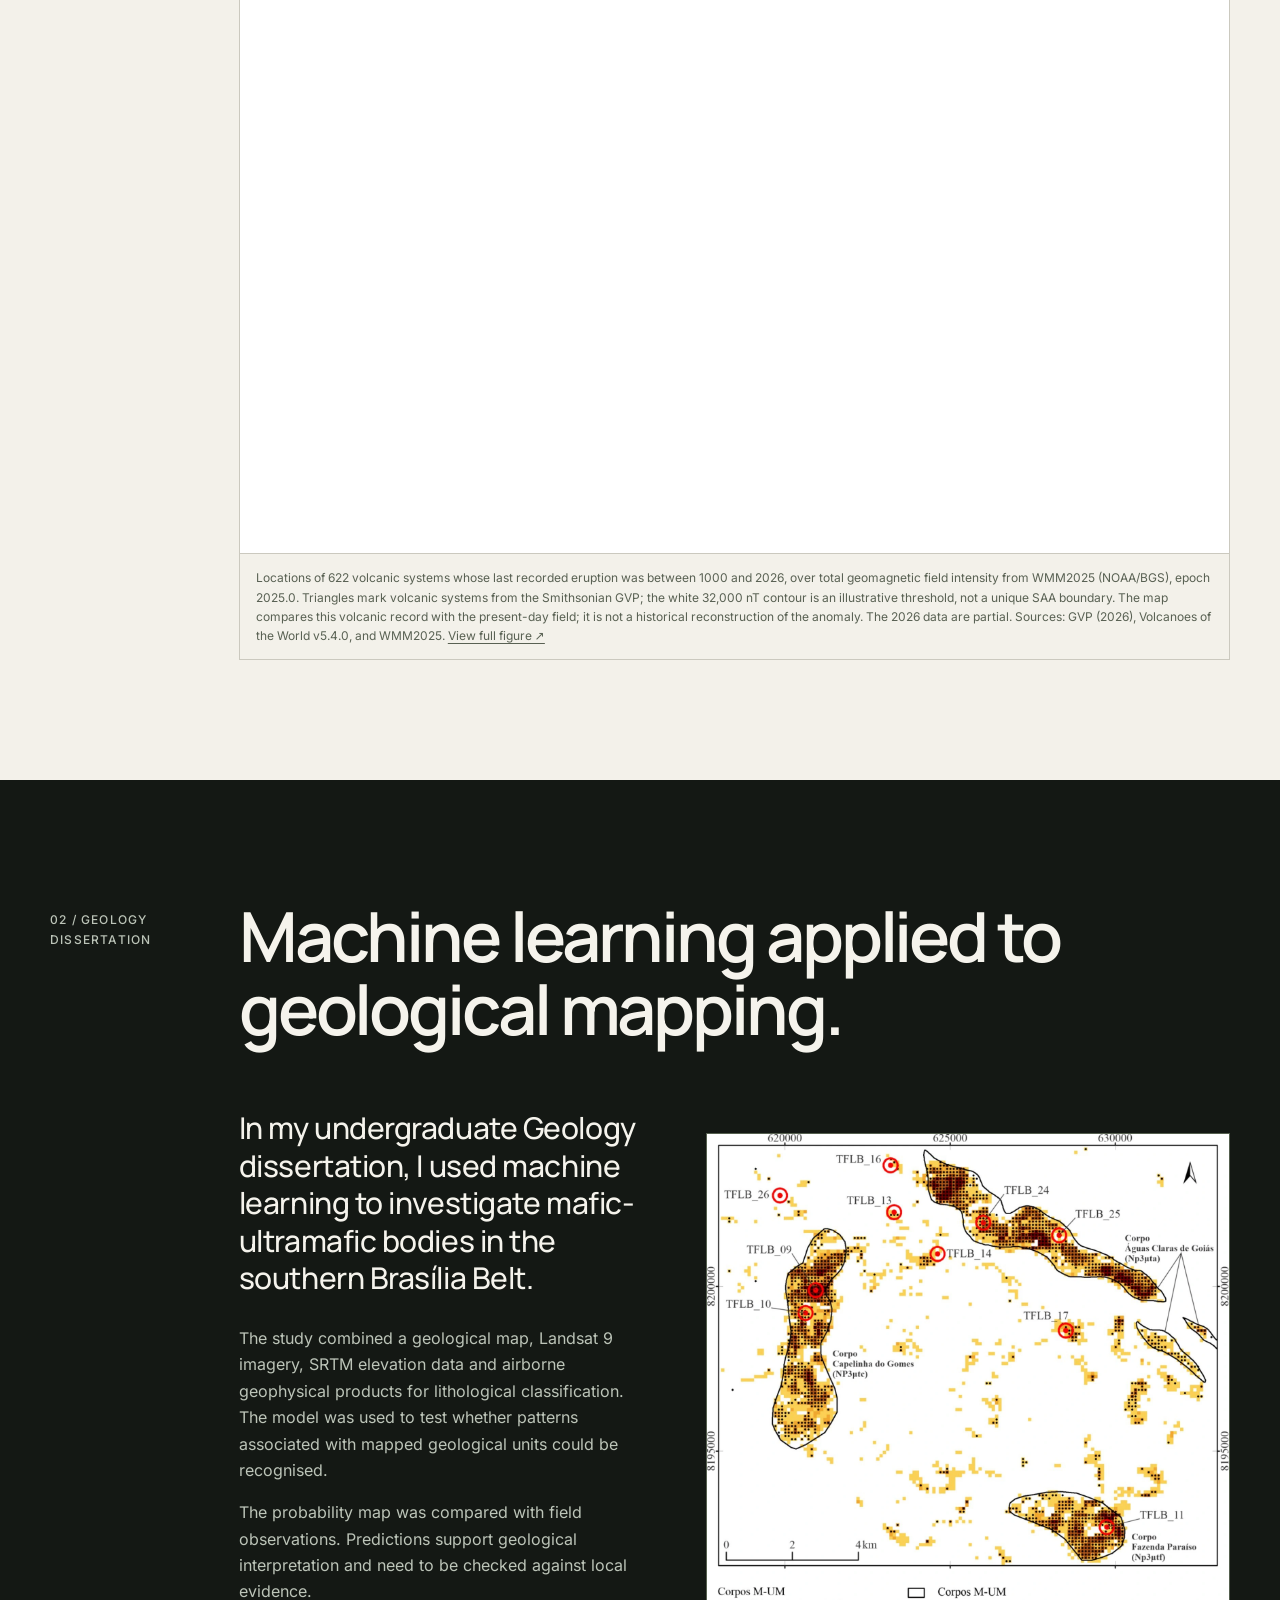
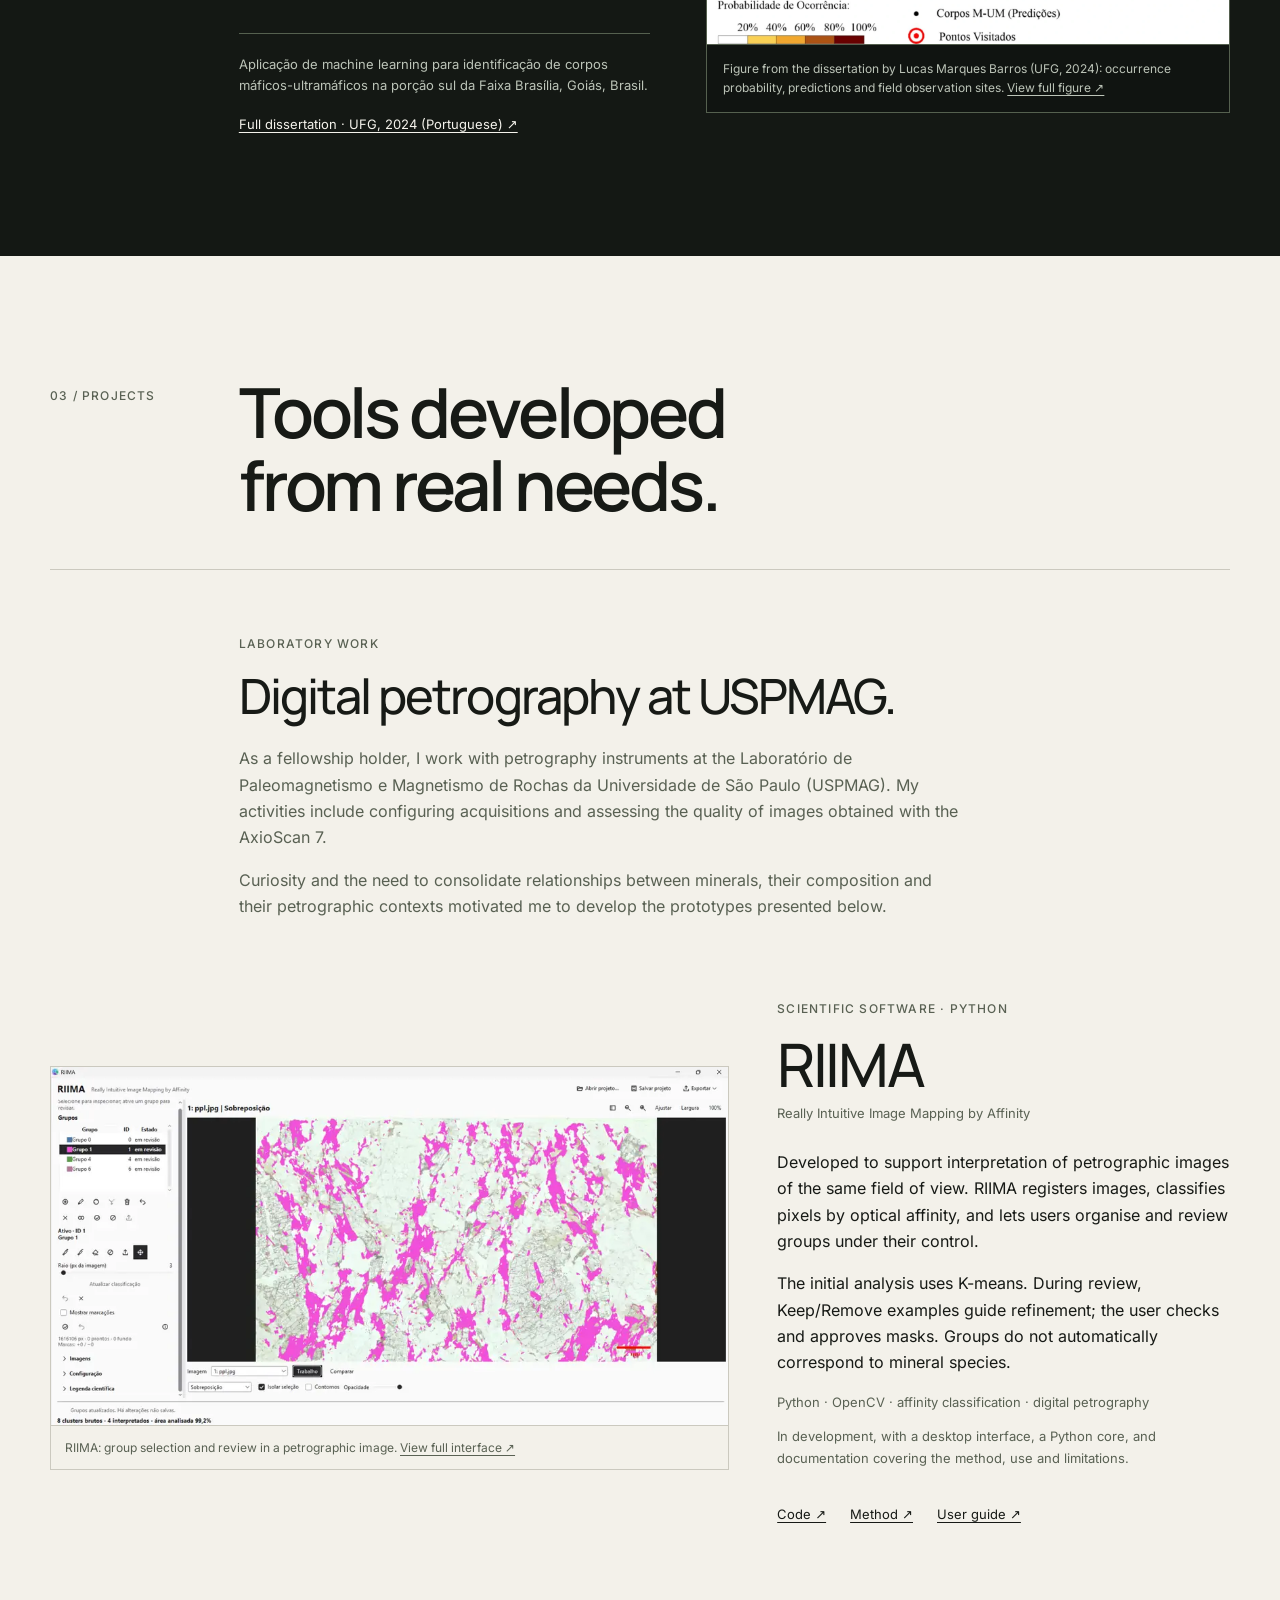
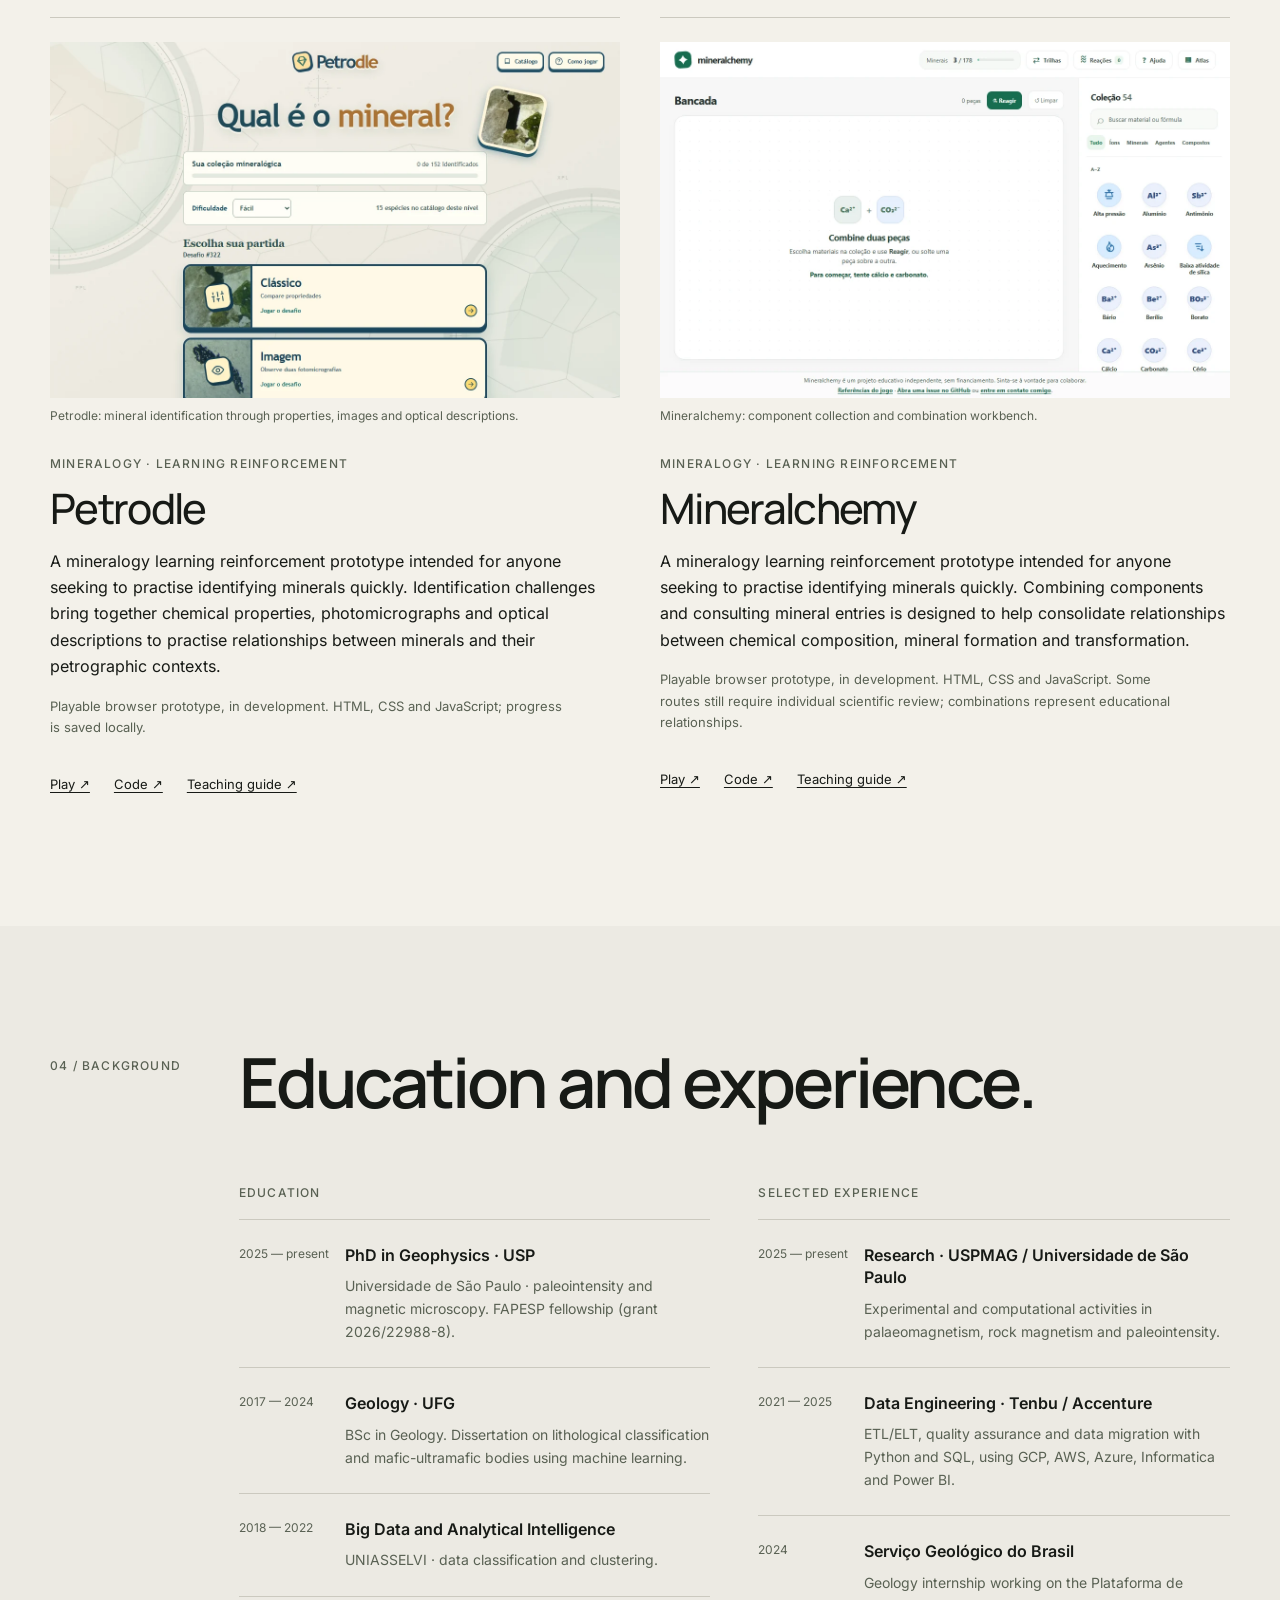
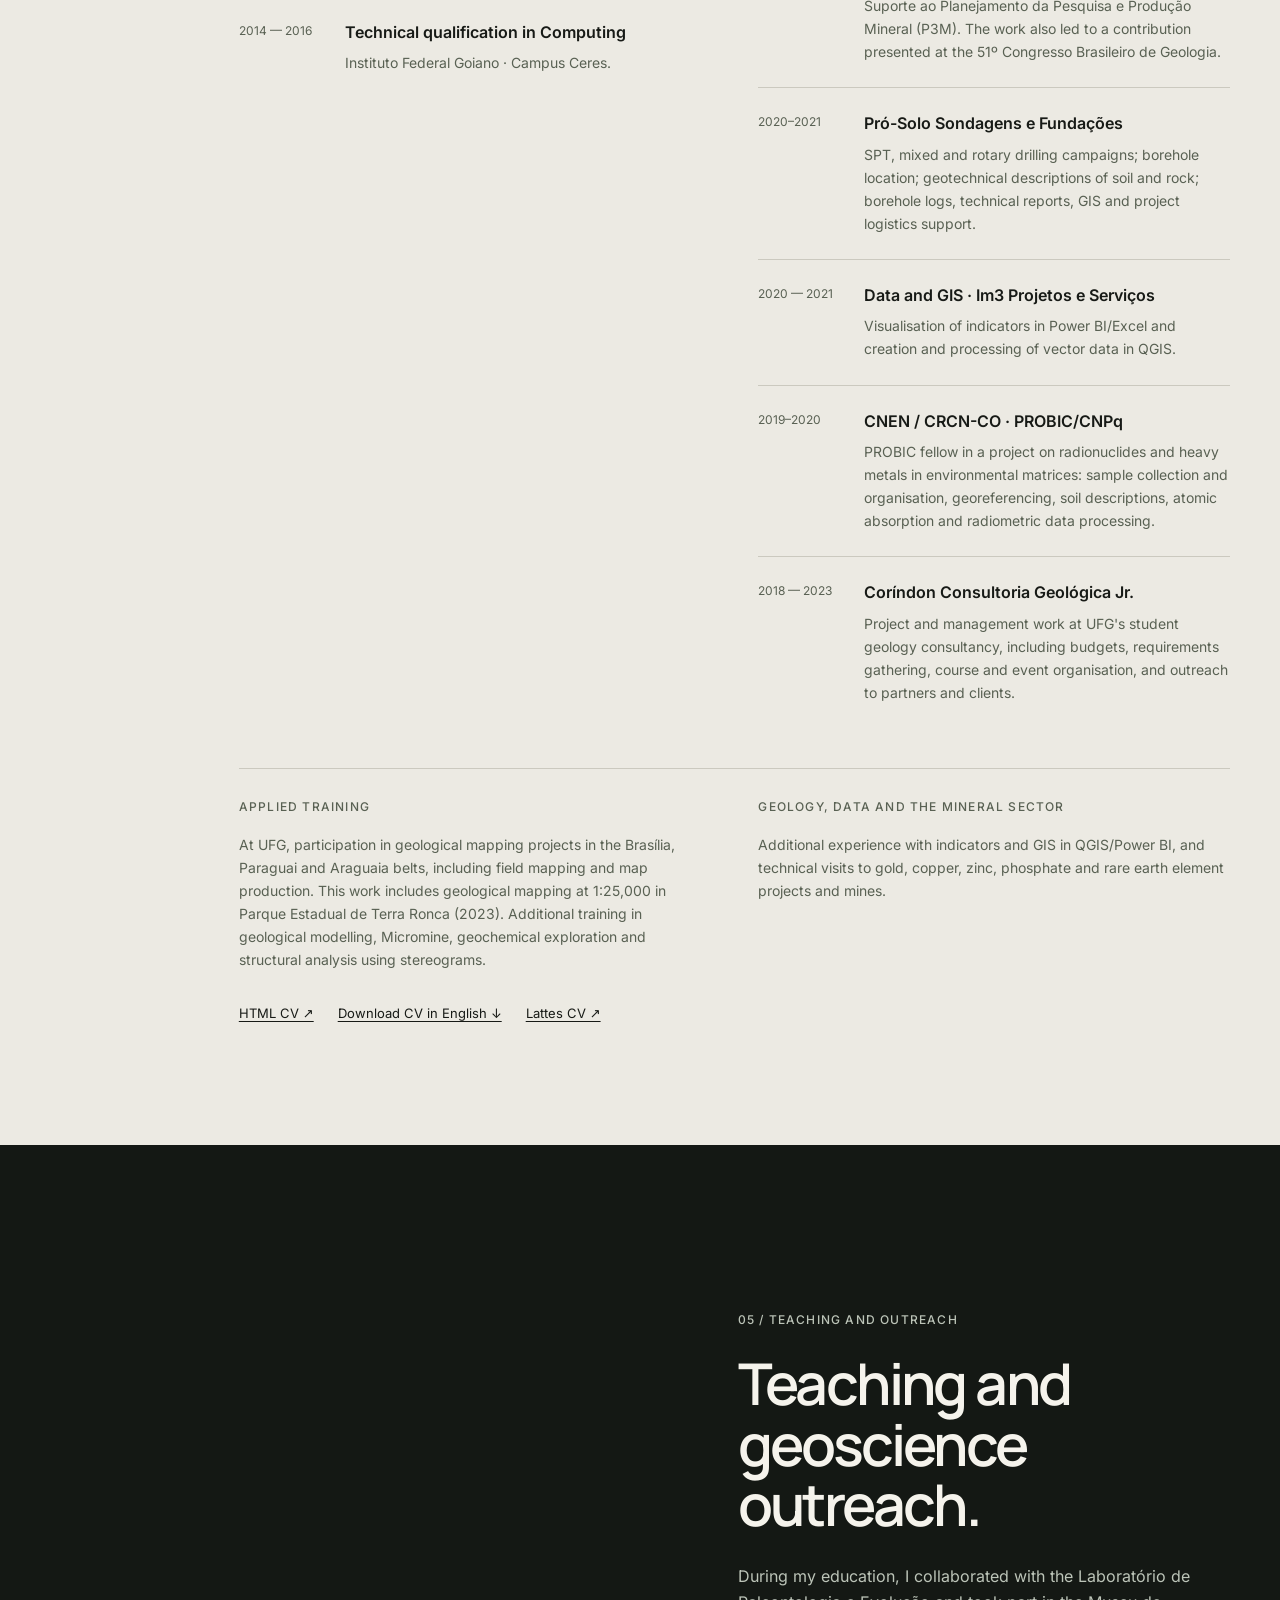
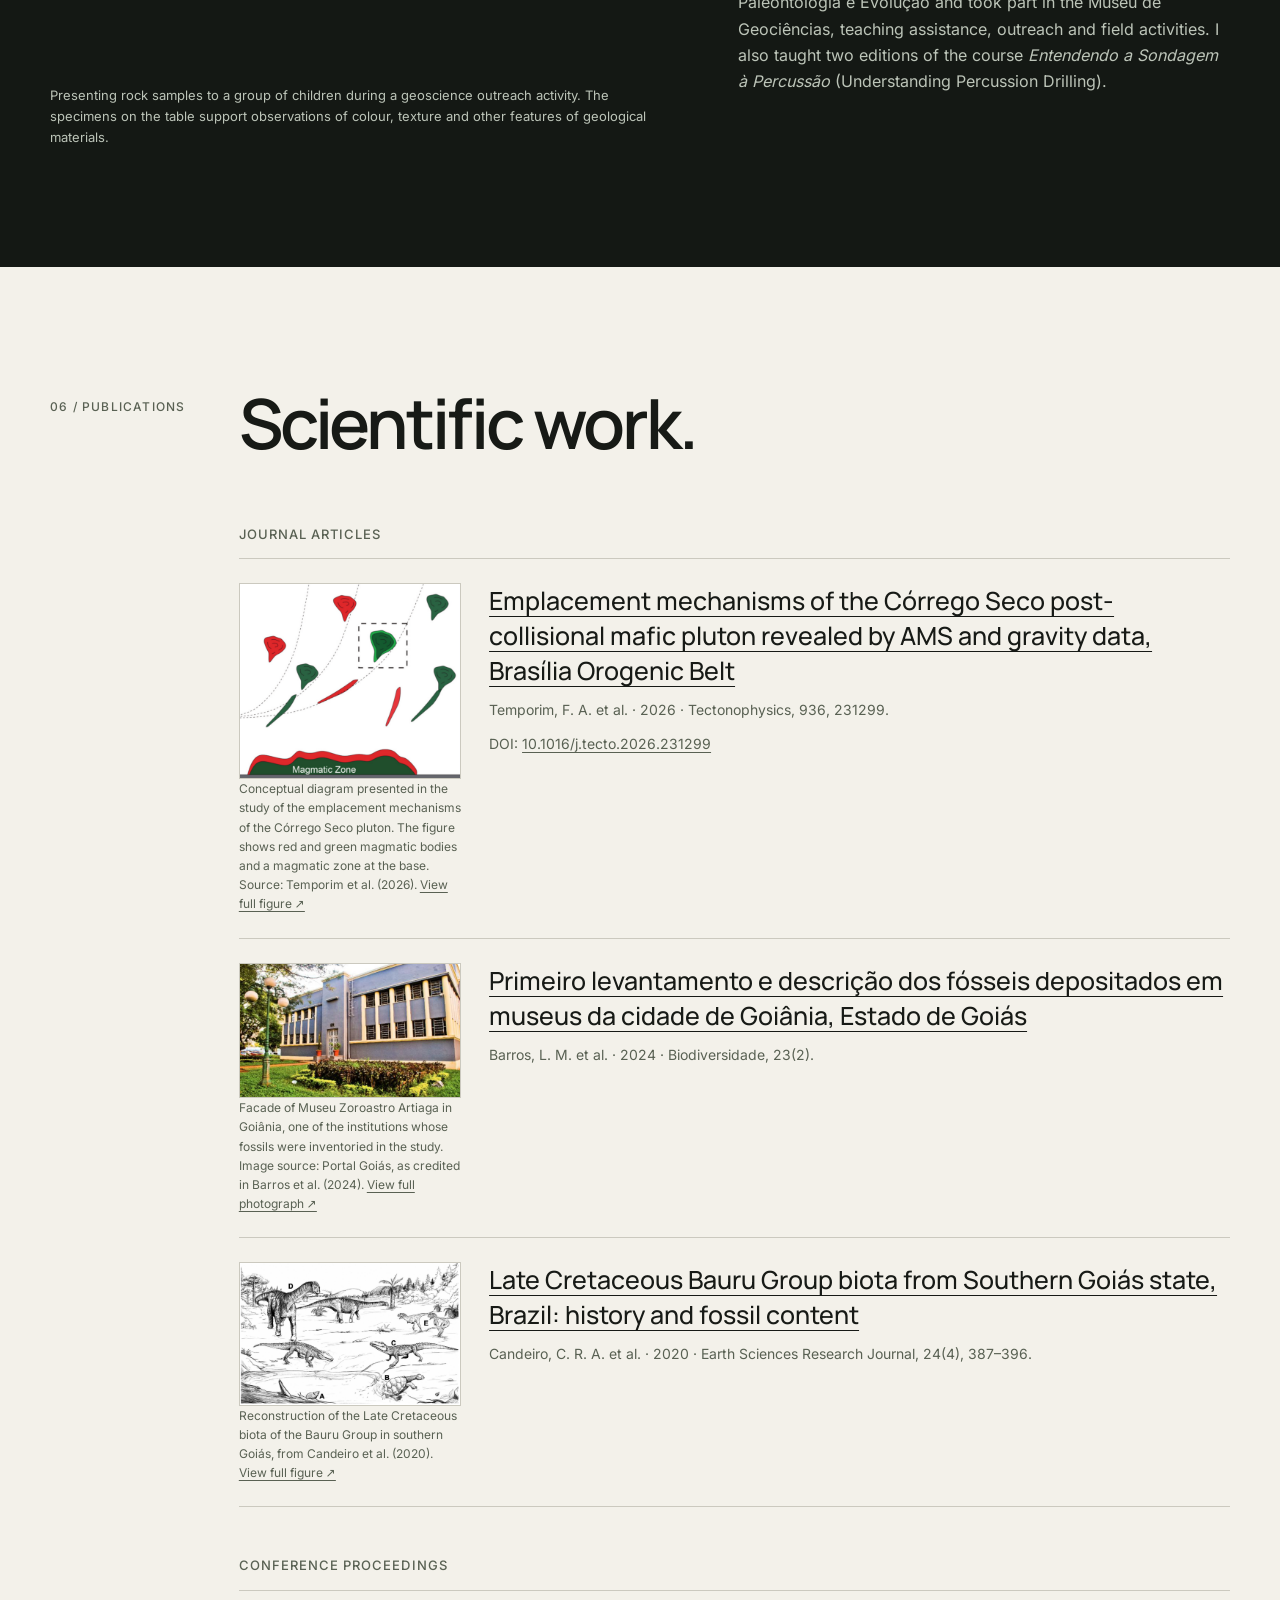
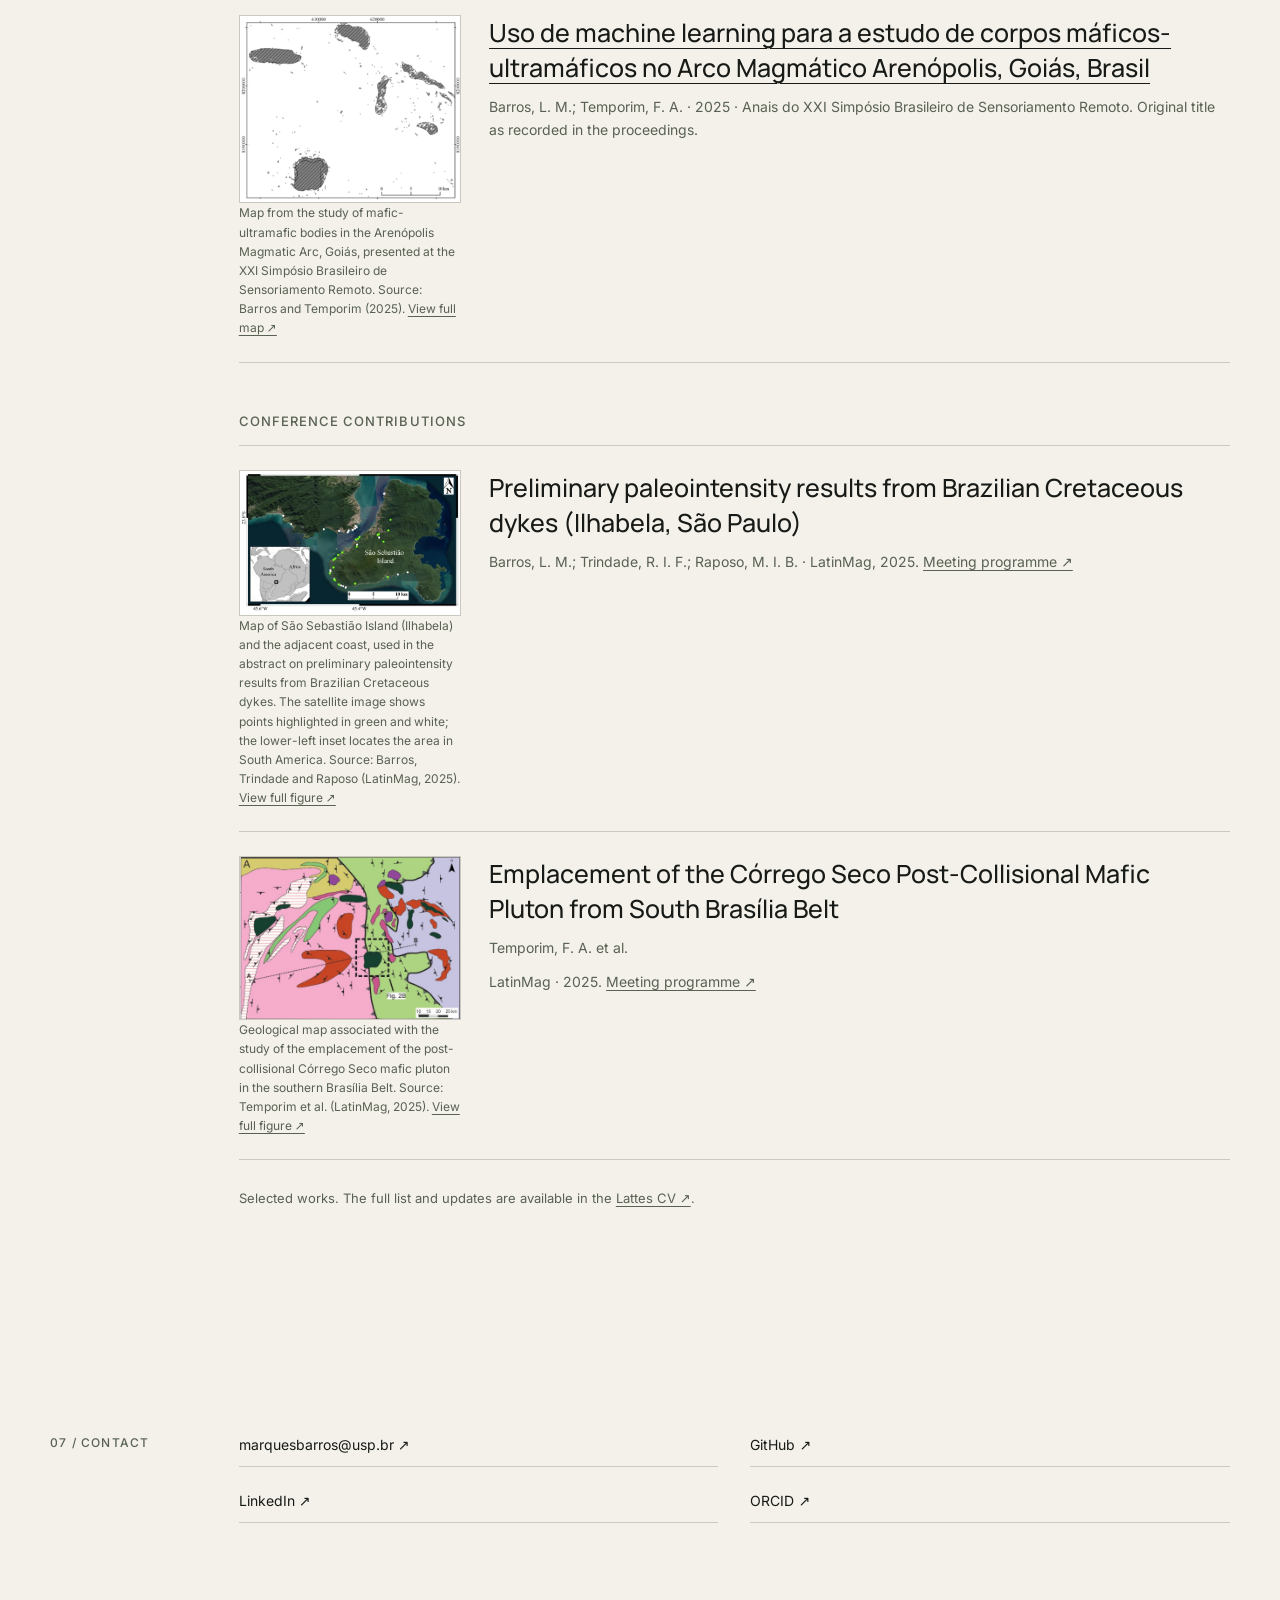
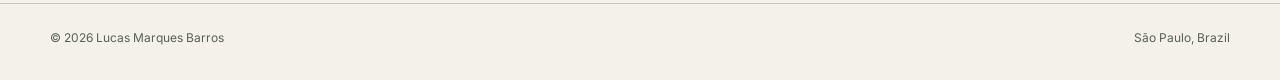
==== commit 5c70878c: "feat: synchronize bilingual CVs and update professional profile" ====
--- a/en/index.html
+++ b/en/index.html
@@ -126,14 +126,14 @@
     <div class="shell">
       <header class="section-head reveal">
         <span class="section-index">03 / Projects</span>
-        <h2 id="projetos-titulo">Tools developed<br>from real problems.</h2>
+        <h2 id="projetos-titulo">Tools developed<br>from real needs.</h2>
       </header>
 
       <div class="laboratory-intro reveal">
         <div class="method-copy">
           <span class="mini-label">Laboratory work</span>
-          <h3>Digital petrography in the laboratory.</h3>
-          <p>As a fellowship holder, I work with the laboratory’s petrography instruments. My activities include configuring acquisitions and assessing the quality of images obtained with the AxioScan 7.</p>
+          <h3>Digital petrography at USPMAG.</h3>
+          <p>As a fellowship holder, I work with petrography instruments at the Laboratório de Paleomagnetismo e Magnetismo de Rochas da Universidade de São Paulo (USPMAG). My activities include configuring acquisitions and assessing the quality of images obtained with the AxioScan 7.</p>
           <p>Curiosity and the need to consolidate relationships between minerals, their composition and their petrographic contexts motivated me to develop the prototypes presented below.</p>
         </div>
       </div>
@@ -201,11 +201,11 @@
         <div class="career-column reveal">
           <span class="mini-label">Selected experience</span>
           <article><span class="date-range">2025 — present</span><div><h3>Research · USPMAG / Universidade de São Paulo</h3><p>Experimental and computational activities in palaeomagnetism, rock magnetism and paleointensity.</p></div></article>
-          <article><span class="date-range">2021 — 2025</span><div><h3>Data Engineering · Accenture</h3><p>ETL/ELT, quality assurance and data migration with Python and SQL, using GCP, AWS, Azure, Informatica and Power BI.</p></div></article>
+          <article><span class="date-range">2021 — 2025</span><div><h3>Data Engineering · Tenbu / Accenture</h3><p>ETL/ELT, quality assurance and data migration with Python and SQL, using GCP, AWS, Azure, Informatica and Power BI.</p></div></article>
           <article><time datetime="2024">2024</time><div><h3>Serviço Geológico do Brasil</h3><p>Geology internship working on the Plataforma de Suporte ao Planejamento da Pesquisa e Produção Mineral (P3M). The work also led to a contribution presented at the 51º Congresso Brasileiro de Geologia.</p></div></article>
-          <article><time datetime="2020">2020</time><div><h3>Pró-Solo Sondagens e Fundações</h3><p>SPT, mixed and rotary drilling campaigns; borehole location; geotechnical descriptions of soil and rock; borehole logs, technical reports, GIS and project logistics support.</p></div></article>
+          <article><span class="date-range">2020–2021</span><div><h3>Pró-Solo Sondagens e Fundações</h3><p>SPT, mixed and rotary drilling campaigns; borehole location; geotechnical descriptions of soil and rock; borehole logs, technical reports, GIS and project logistics support.</p></div></article>
           <article><span class="date-range">2020 — 2021</span><div><h3>Data and GIS · Im3 Projetos e Serviços</h3><p>Visualisation of indicators in Power BI/Excel and creation and processing of vector data in QGIS.</p></div></article>
-          <article><time datetime="2019">2019</time><div><h3>CNEN / CRCN-CO · PROBIC/CNPq</h3><p>PROBIC fellow in a project on radionuclides and heavy metals in environmental matrices: sample collection and organisation, georeferencing, soil descriptions, atomic absorption and radiometric data processing.</p></div></article>
+          <article><span class="date-range">2019–2020</span><div><h3>CNEN / CRCN-CO · PROBIC/CNPq</h3><p>PROBIC fellow in a project on radionuclides and heavy metals in environmental matrices: sample collection and organisation, georeferencing, soil descriptions, atomic absorption and radiometric data processing.</p></div></article>
           <article><span class="date-range">2018 — 2023</span><div><h3>Coríndon Consultoria Geológica Jr.</h3><p>Project and management work at UFG's student geology consultancy, including budgets, requirements gathering, course and event organisation, and outreach to partners and clients.</p></div></article>
         </div>
       </div>
@@ -223,7 +223,7 @@
 
       <div class="career-actions reveal">
         <a class="text-link" href="./cv.html">HTML CV ↗</a>
-        <a class="text-link" href="../assets/Lucas_Marques_Barros_CV_2026.pdf" download>Download CV in Portuguese ↓</a>
+        <a class="text-link" href="../assets/Lucas_Marques_Barros_CV_EN_2026.pdf" download>Download CV in English ↓</a>
         <a class="text-link" href="https://lattes.cnpq.br/6262685341923739" target="_blank" rel="noopener noreferrer">Lattes CV ↗</a>
       </div>
     </div>
@@ -245,7 +245,7 @@
 
   <section id="publicacoes" class="portfolio-section production-section" tabindex="-1" aria-labelledby="publicacoes-titulo">
     <div class="shell">
-      <header class="section-head"><span class="section-index">06 / Publications</span><h2 id="publicacoes-titulo">Selected scientific work.</h2></header>
+      <header class="section-head"><span class="section-index">06 / Publications</span><h2 id="publicacoes-titulo">Scientific work.</h2></header>
       <div class="publication-groups">
         <div class="publication-group">
           <h3>Journal articles</h3>
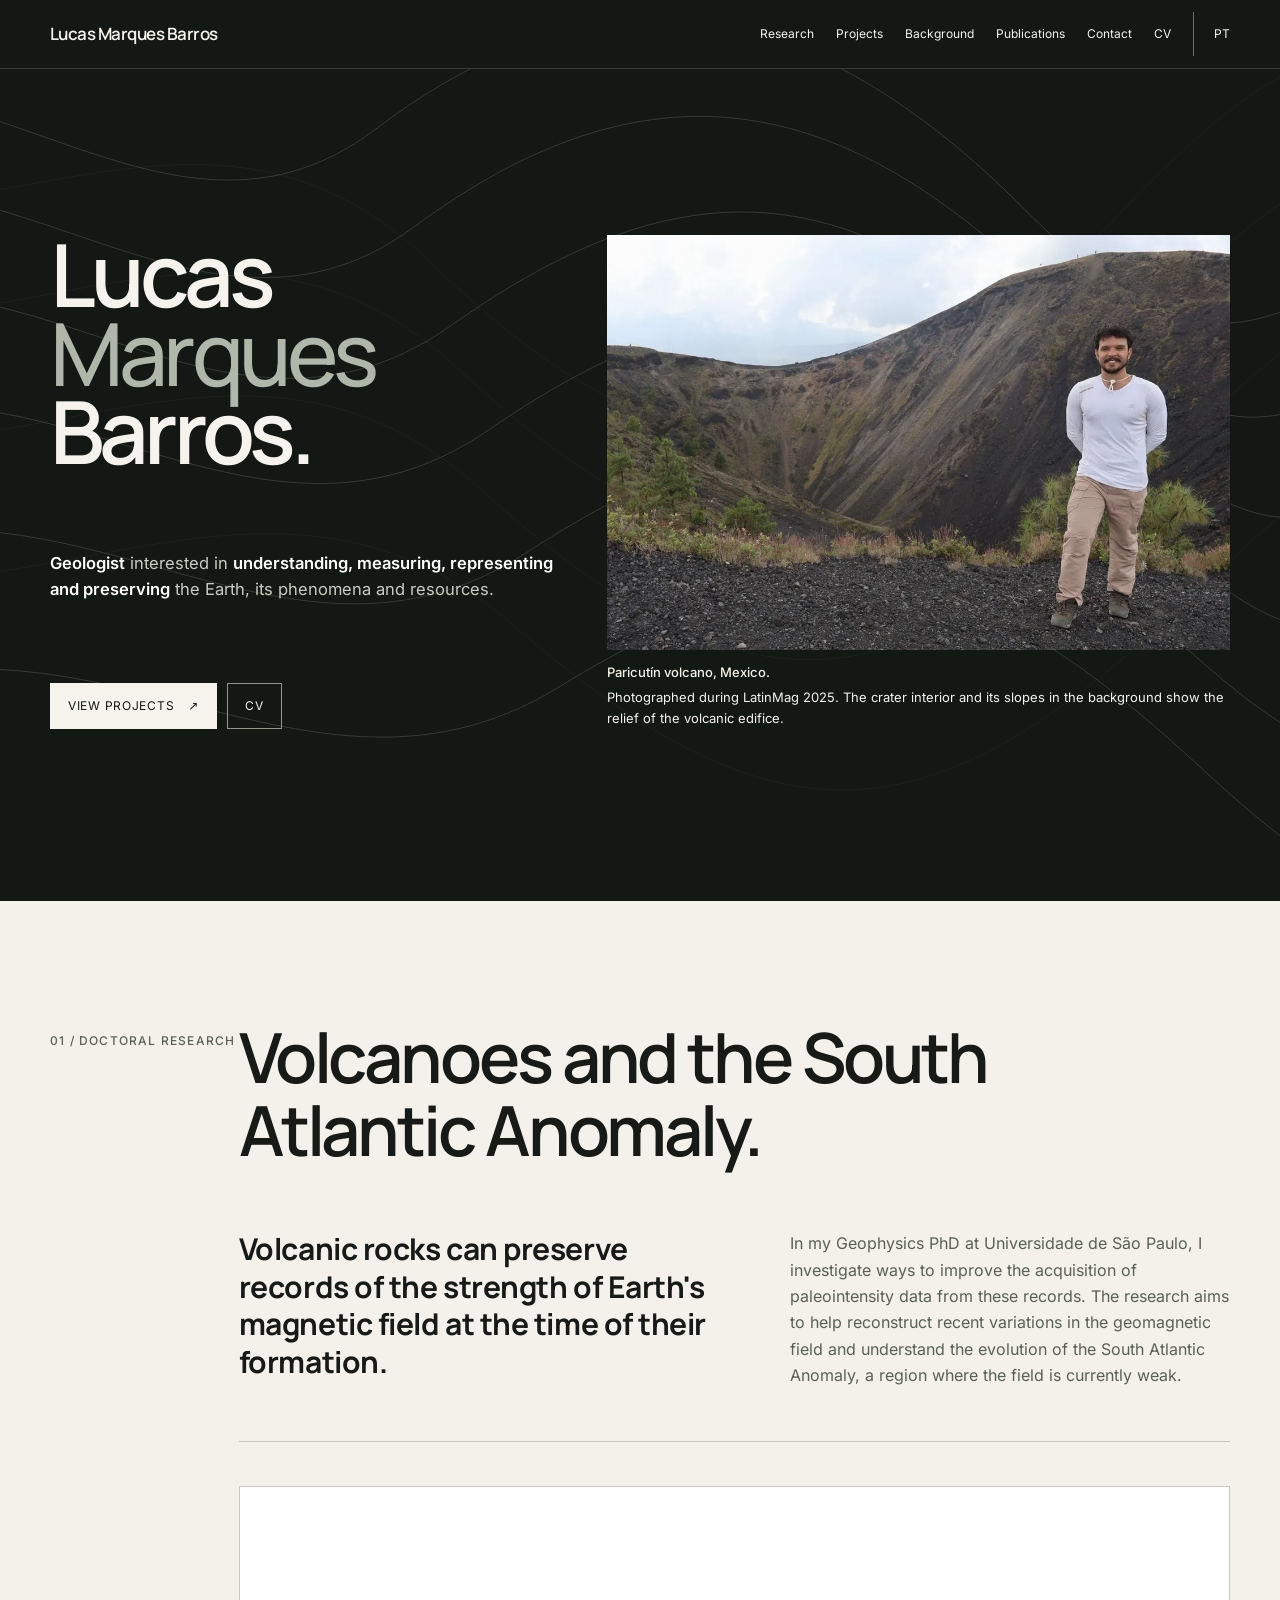
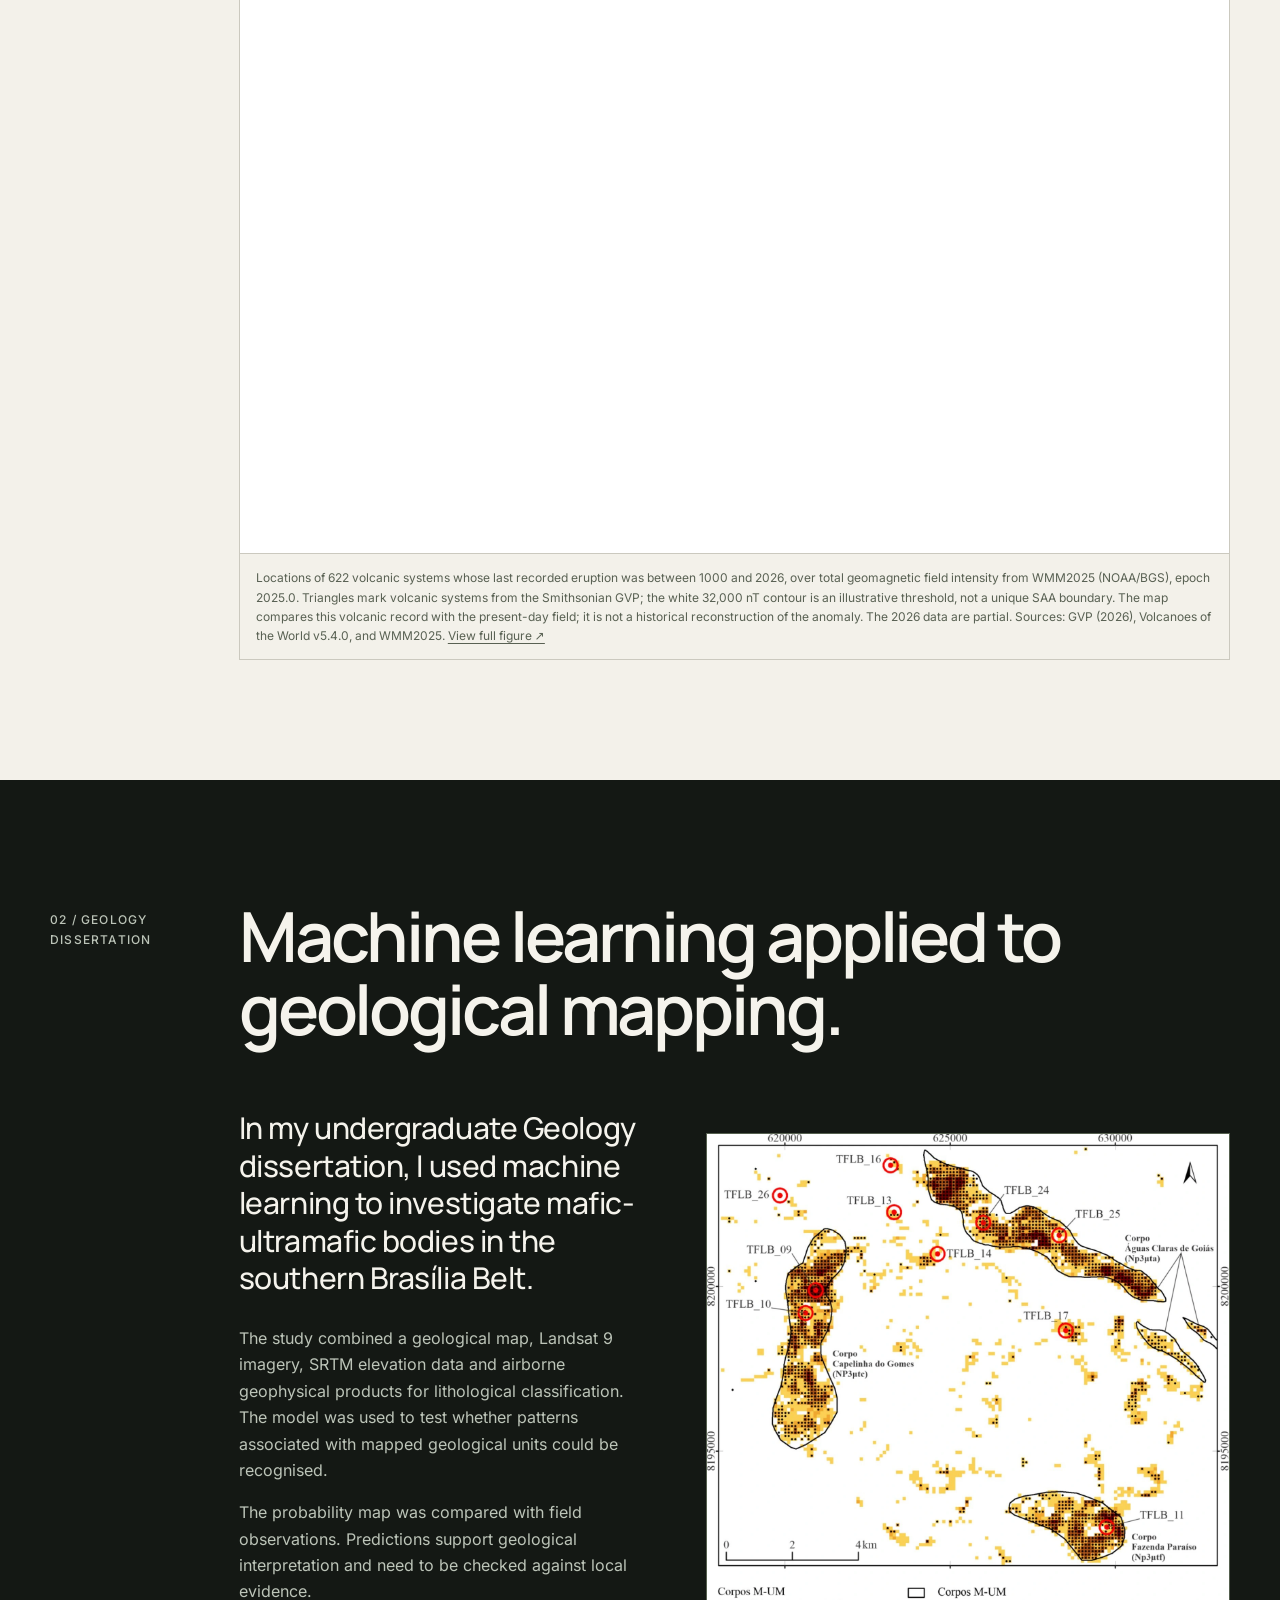
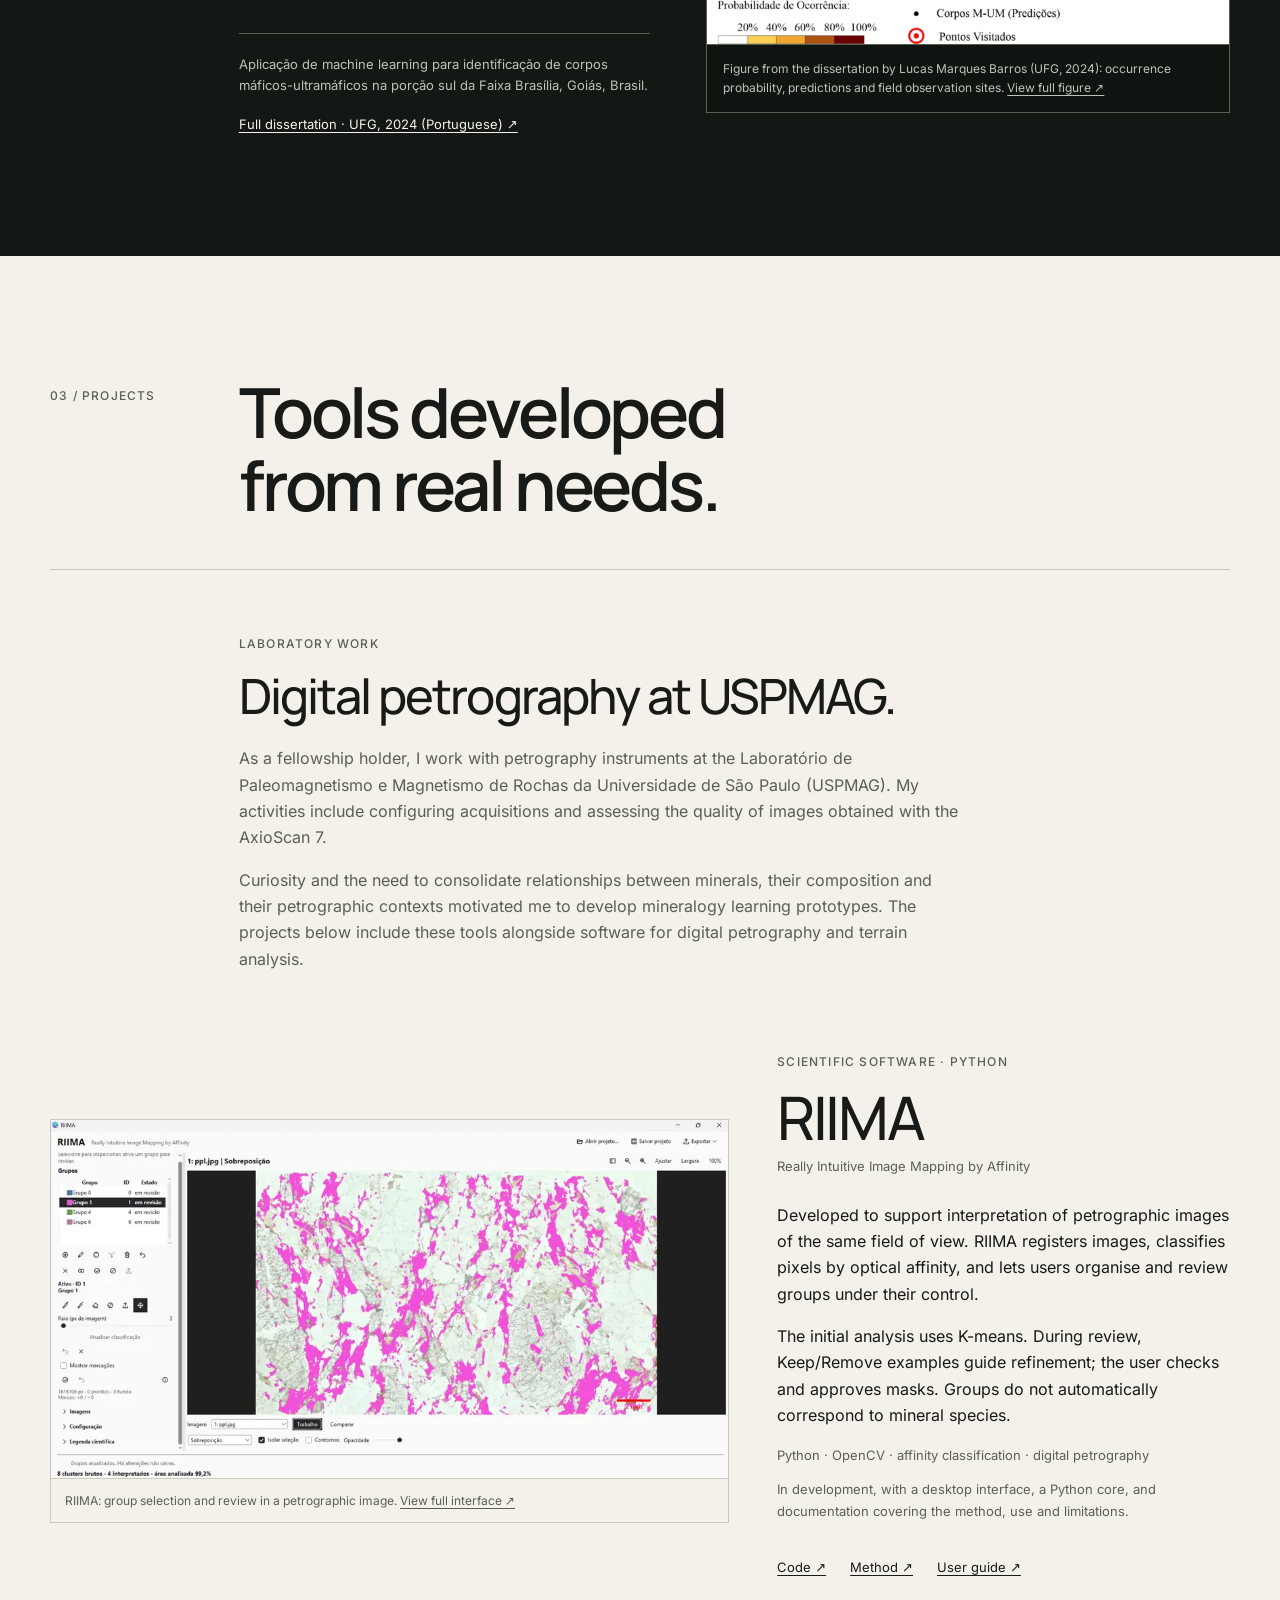
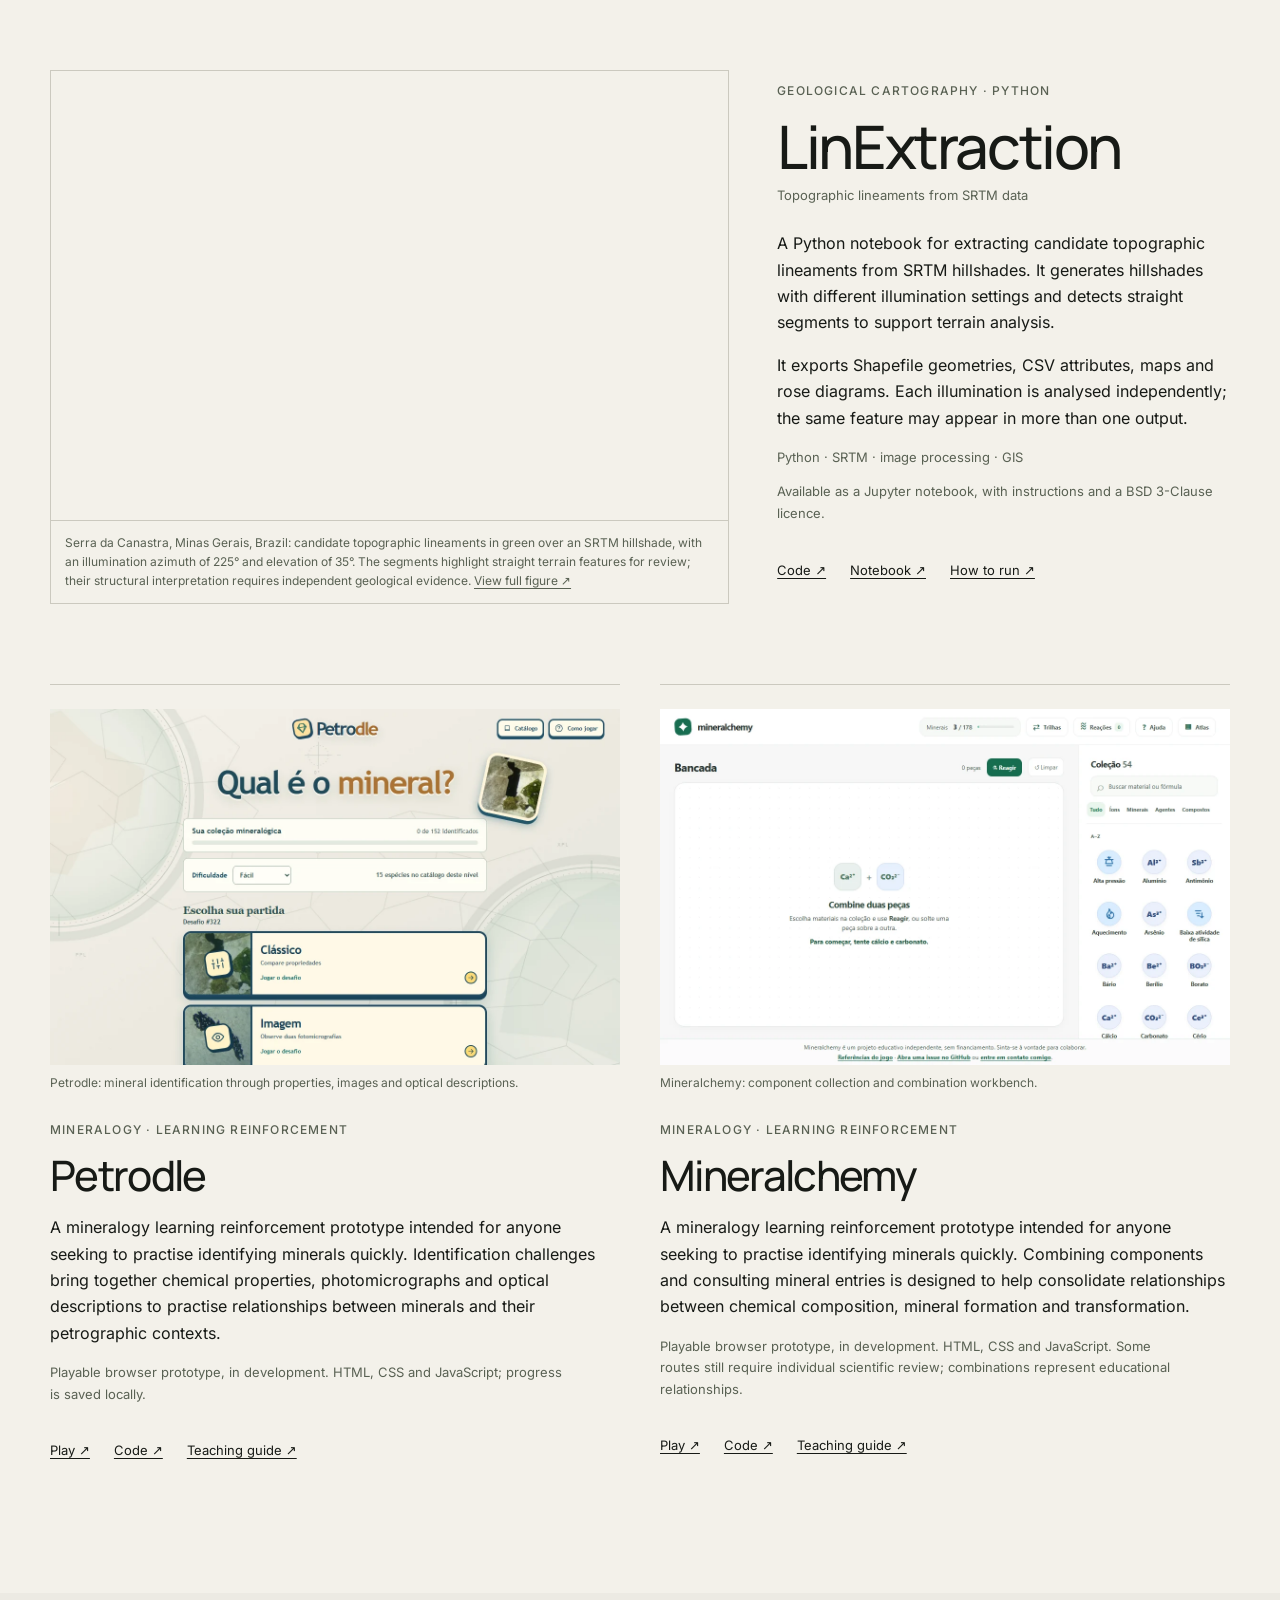
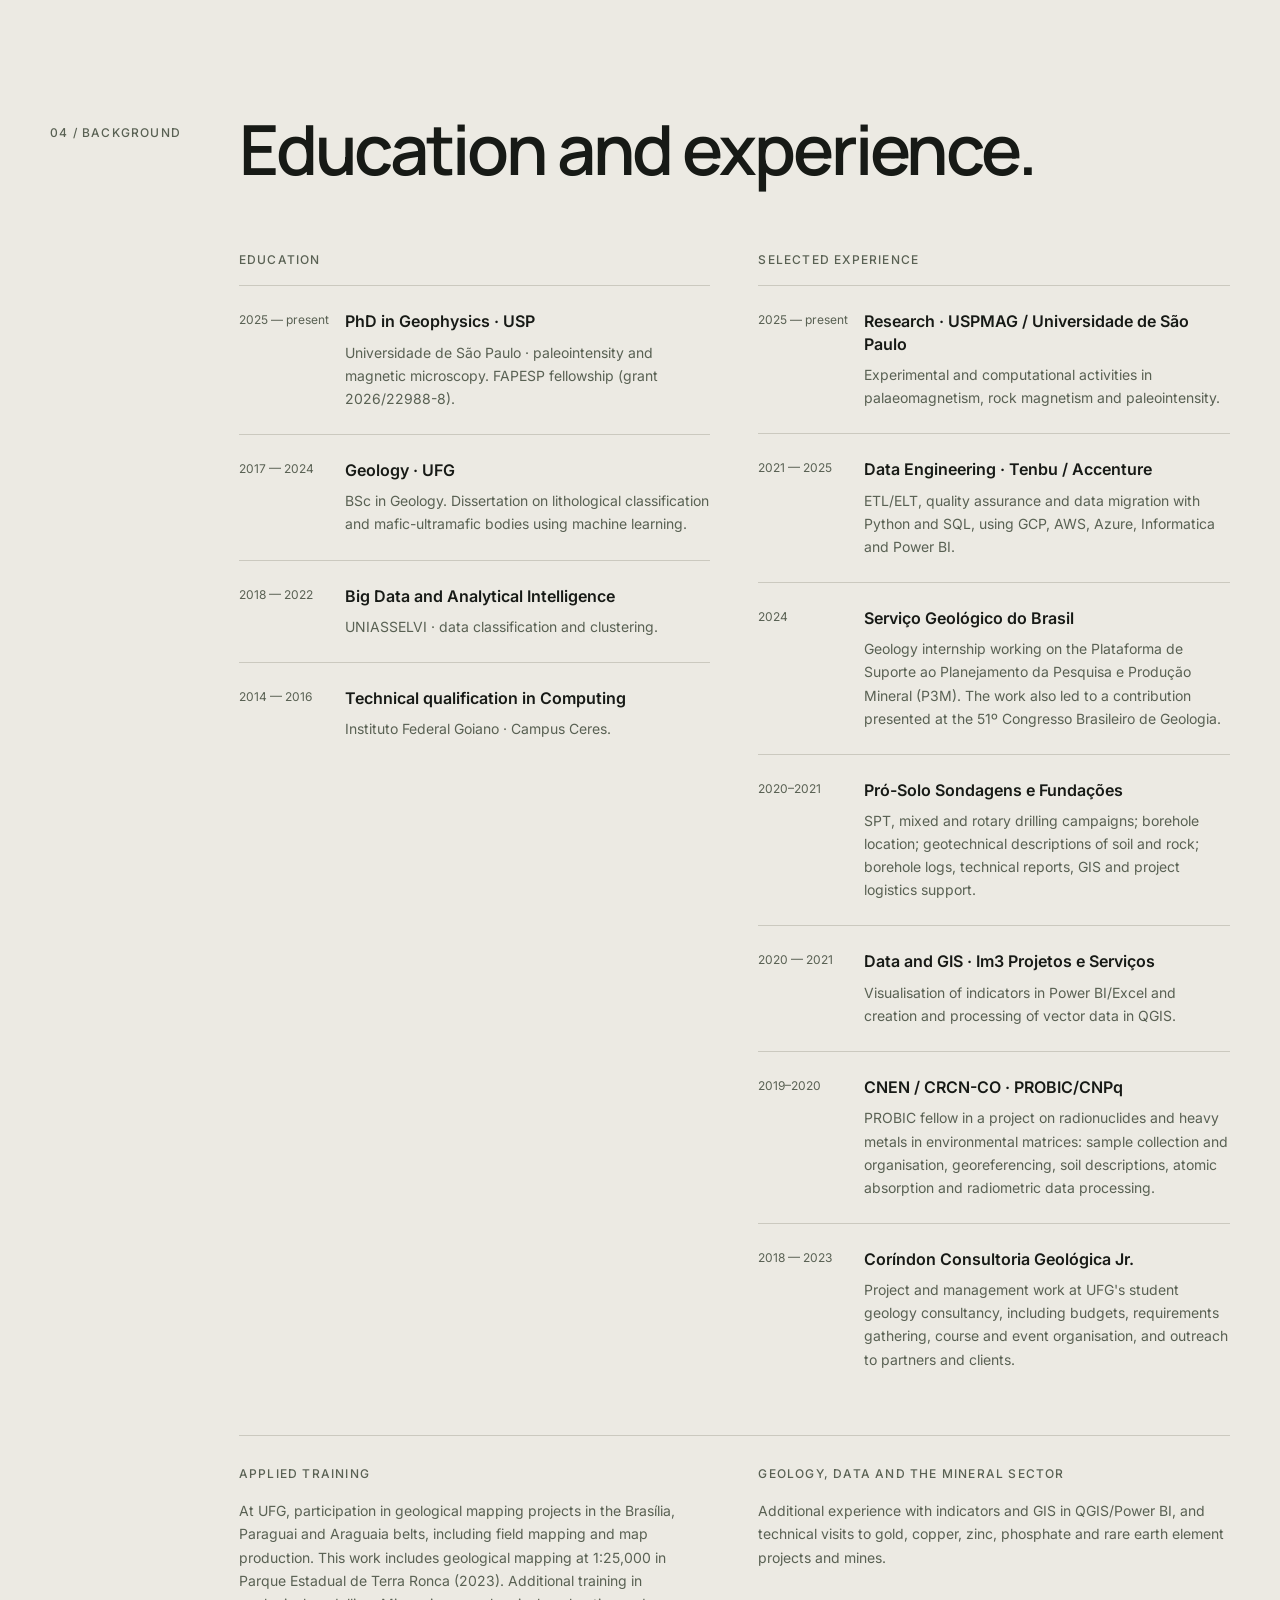
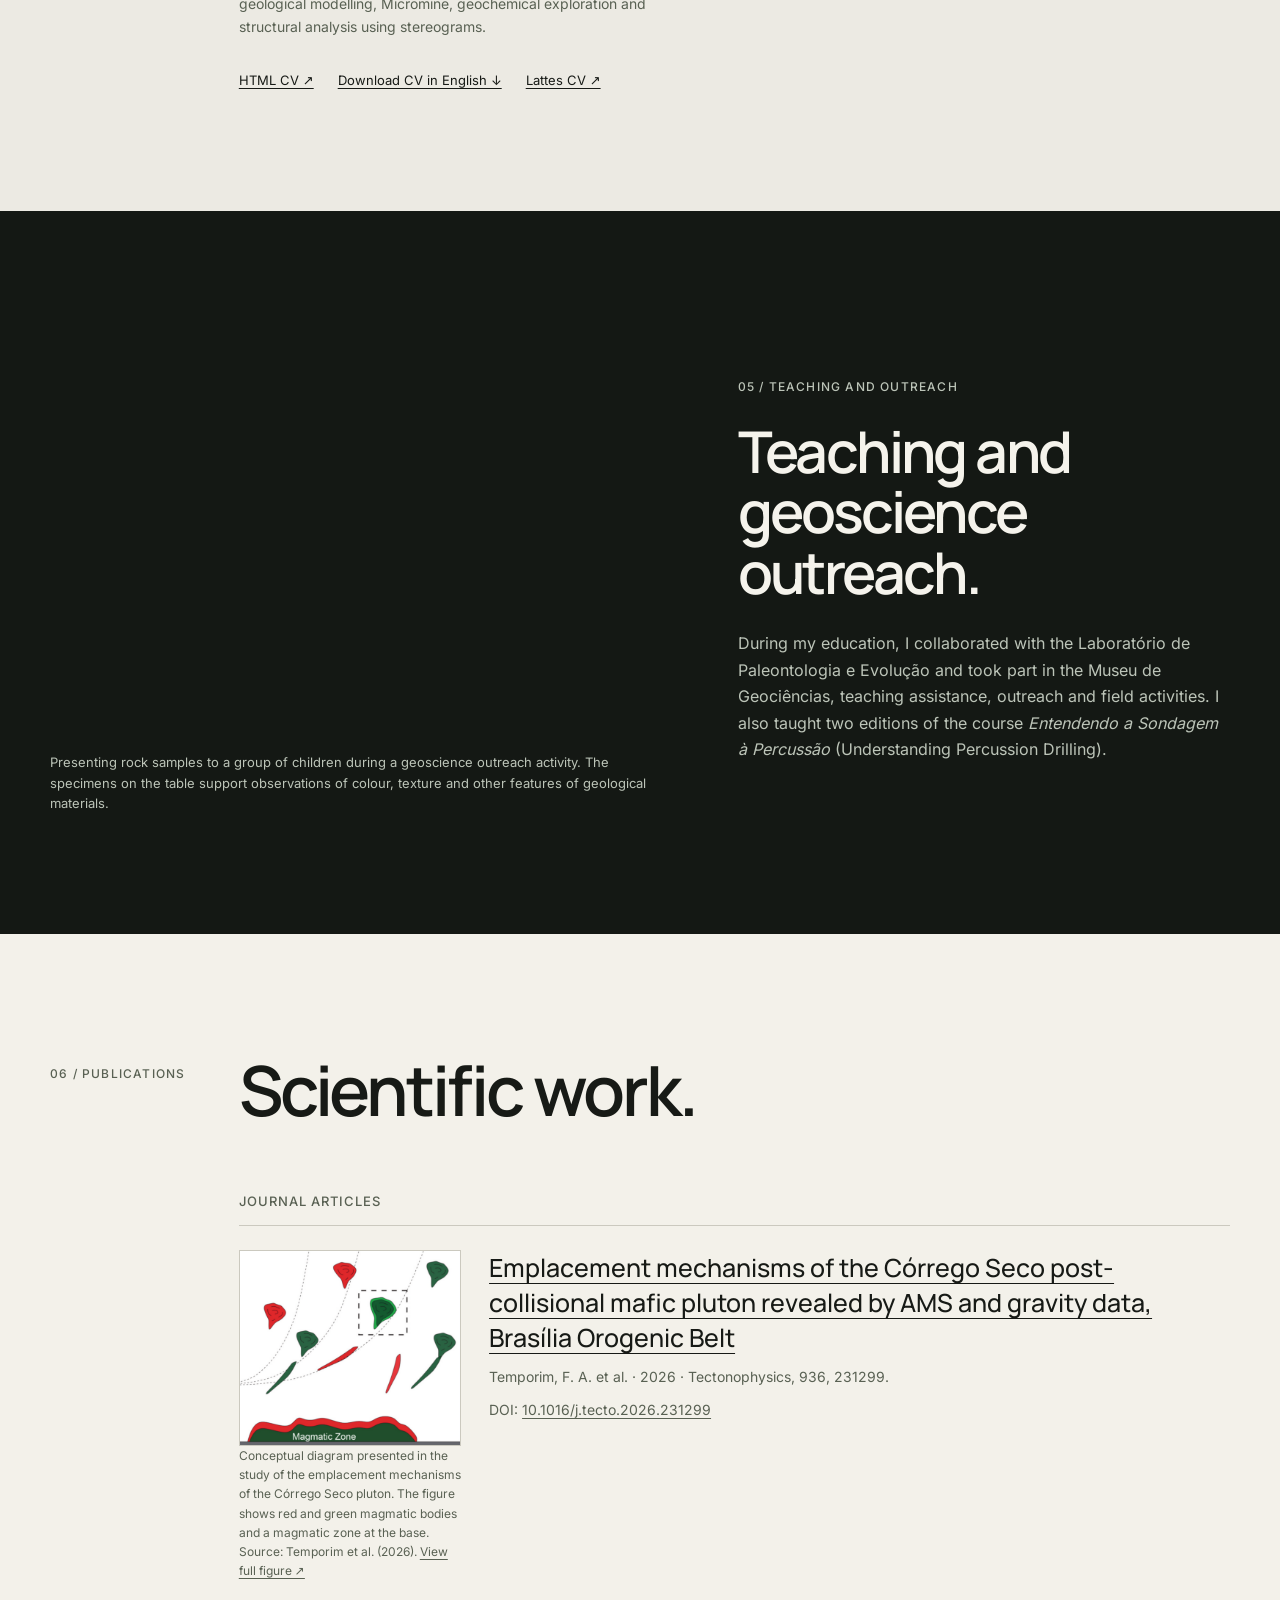
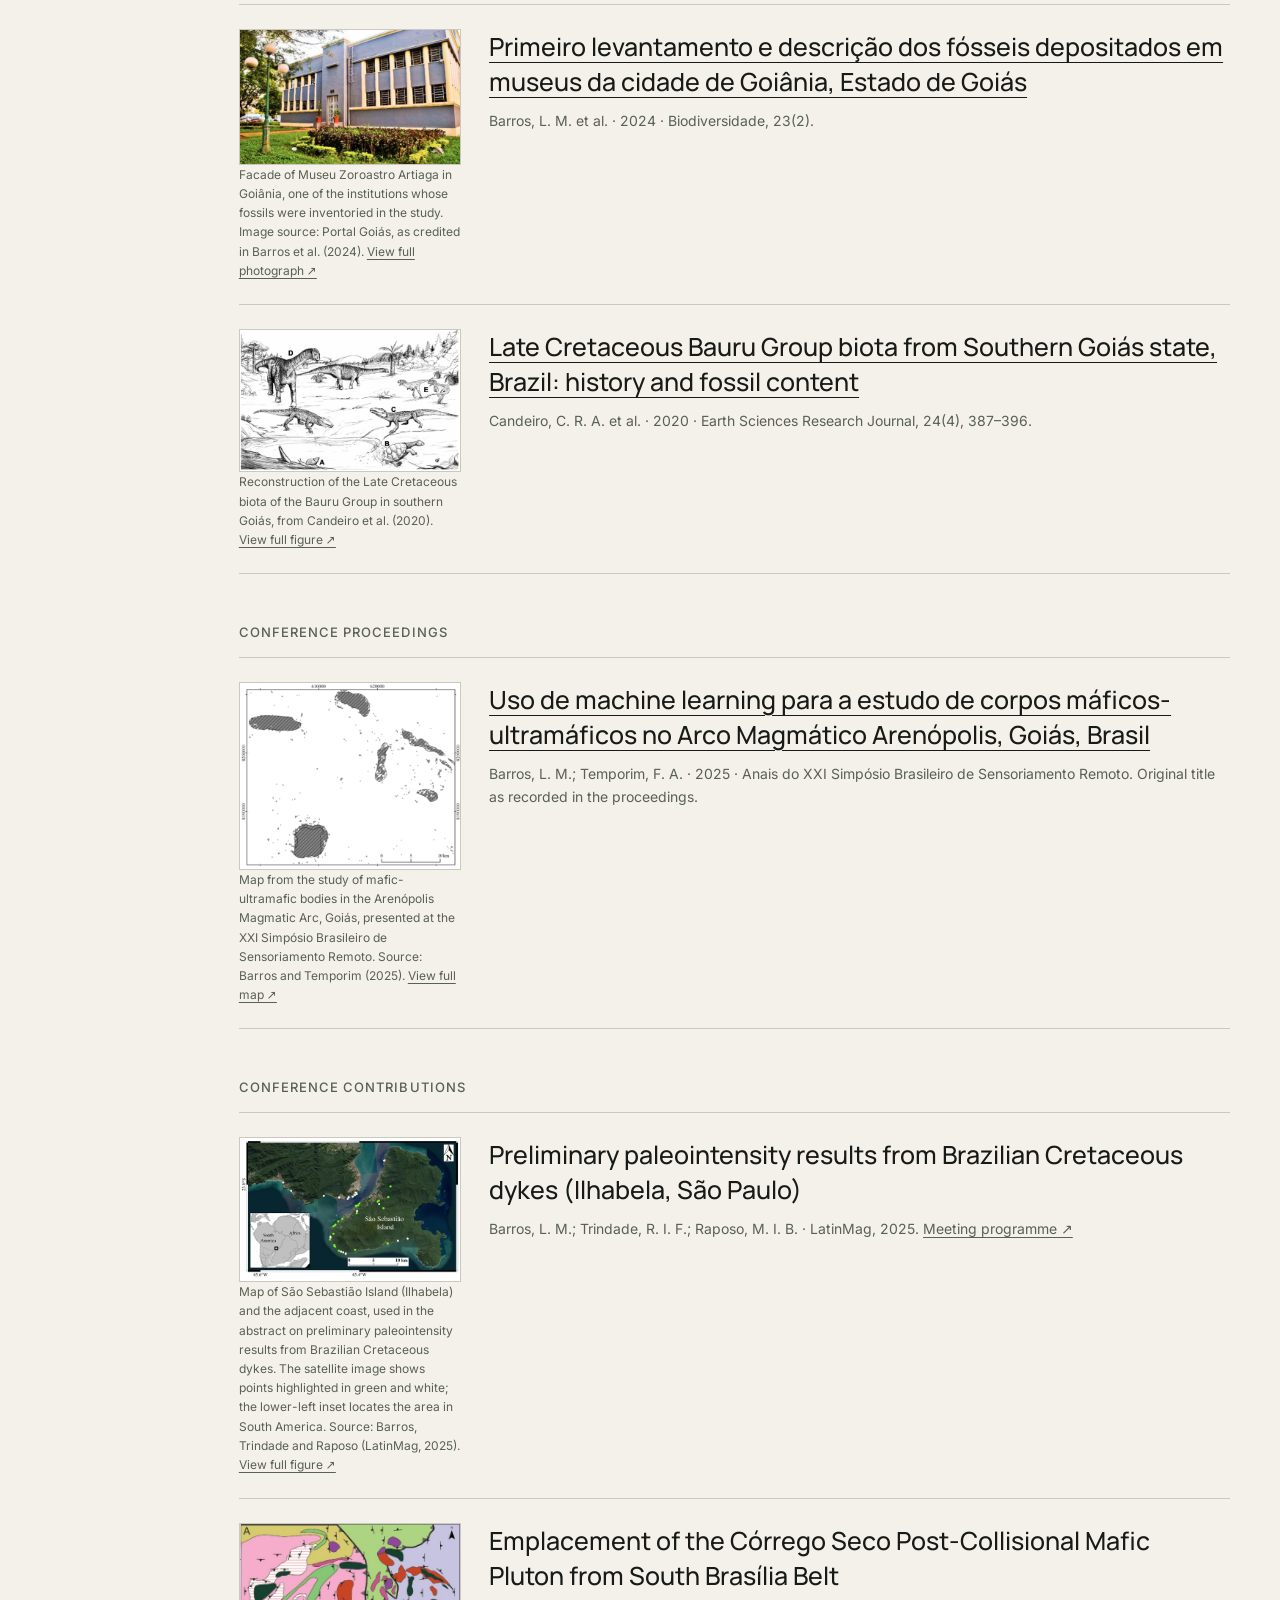
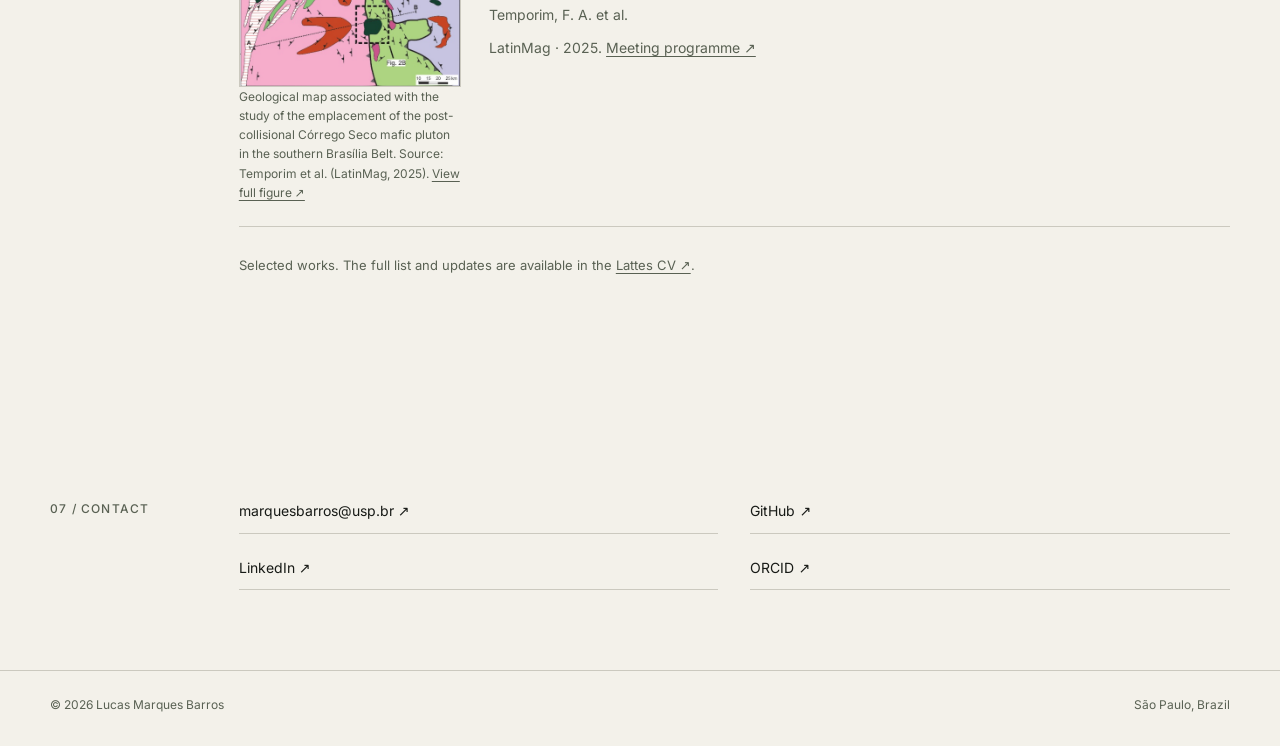
==== commit 34c52b2b: "feat: add LinExtraction to bilingual portfolio and CVs" ====
--- a/en/index.html
+++ b/en/index.html
@@ -134,12 +134,12 @@
           <span class="mini-label">Laboratory work</span>
           <h3>Digital petrography at USPMAG.</h3>
           <p>As a fellowship holder, I work with petrography instruments at the Laboratório de Paleomagnetismo e Magnetismo de Rochas da Universidade de São Paulo (USPMAG). My activities include configuring acquisitions and assessing the quality of images obtained with the AxioScan 7.</p>
-          <p>Curiosity and the need to consolidate relationships between minerals, their composition and their petrographic contexts motivated me to develop the prototypes presented below.</p>
+          <p>Curiosity and the need to consolidate relationships between minerals, their composition and their petrographic contexts motivated me to develop mineralogy learning prototypes. The projects below include these tools alongside software for digital petrography and terrain analysis.</p>
         </div>
       </div>
 
       <article class="project-feature reveal">
-        <figure class="project-window riima-window riima-shot">
+        <figure class="project-window riima-window project-figure">
           <a class="figure-link" href="../assets/riima-interface.webp" aria-label="Open the actual RIIMA screenshot"><img id="riima-screenshot" class="riima-screenshot" src="../assets/riima-interface.webp" width="1000" height="528" alt="Actual RIIMA interface during group review in a petrographic image" loading="lazy" decoding="async"></a>
           <figcaption>RIIMA: group selection and review in a petrographic image. <a href="../assets/riima-interface.webp">View full interface ↗</a></figcaption>
         </figure>
@@ -155,6 +155,23 @@
         </div>
       </article>
 
+      <article id="linextraction" class="project-feature reveal" aria-labelledby="linextraction-title">
+        <figure class="project-window project-figure" aria-labelledby="linextraction-caption">
+          <a class="figure-link" href="../assets/linextraction-canastra-az225-alt35.webp" aria-label="View the full LinExtraction figure from Serra da Canastra"><img src="../assets/linextraction-canastra-az225-alt35.webp" srcset="../assets/linextraction-canastra-az225-alt35-600.webp 600w, ../assets/linextraction-canastra-az225-alt35.webp 966w" sizes="(max-width: 900px) calc(100vw - 32px), 660px" width="966" height="641" loading="lazy" decoding="async" alt="SRTM hillshade of Serra da Canastra with candidate topographic lineaments drawn in green."></a>
+          <figcaption id="linextraction-caption">Serra da Canastra, Minas Gerais, Brazil: candidate topographic lineaments in green over an SRTM hillshade, with an illumination azimuth of 225° and elevation of 35°. The segments highlight straight terrain features for review; their structural interpretation requires independent geological evidence. <a href="../assets/linextraction-canastra-az225-alt35.webp">View full figure ↗</a></figcaption>
+        </figure>
+        <div class="project-copy">
+          <p class="project-kicker">Geological cartography · Python</p>
+          <h3 id="linextraction-title">LinExtraction</h3>
+          <p class="project-subtitle">Topographic lineaments from SRTM data</p>
+          <p>A Python notebook for extracting candidate topographic lineaments from SRTM hillshades. It generates hillshades with different illumination settings and detects straight segments to support terrain analysis.</p>
+          <p>It exports Shapefile geometries, CSV attributes, maps and rose diagrams. Each illumination is analysed independently; the same feature may appear in more than one output.</p>
+          <p class="project-stack">Python · SRTM · image processing · GIS</p>
+          <p class="project-status">Available as a Jupyter notebook, with instructions and a BSD 3-Clause licence.</p>
+          <div class="project-links"><a href="https://github.com/marquesbarros/linextraction" target="_blank" rel="noopener noreferrer">Code ↗</a><a href="https://github.com/marquesbarros/linextraction/blob/main/SRTM_Lineament_Extraction.ipynb" target="_blank" rel="noopener noreferrer">Notebook ↗</a><a href="https://github.com/marquesbarros/linextraction#como-executar" target="_blank" rel="noopener noreferrer">How to run ↗</a></div>
+        </div>
+      </article>
+
       <div class="project-pair">
         <article class="project-card reveal">
           <figure class="project-preview"><a href="https://marquesbarros.github.io/petrodle/" target="_blank" rel="noopener noreferrer"><img src="../assets/petrodle-preview.webp" width="1200" height="750" alt="Actual Petrodle screenshot showing mineral identification modes" loading="lazy" decoding="async"></a><figcaption>Petrodle: mineral identification through properties, images and optical descriptions.</figcaption></figure>
--- a/style.css
+++ b/style.css
@@ -500,7 +500,7 @@
   background: #101411;
   border-color: #55604f;
 }
-/* Software case study and genuine game previews. */
+/* Software case studies and genuine game previews. */
 .projects-section .section-head {
   border-bottom: 1px solid var(--line);
   padding-bottom: 48px;
@@ -512,10 +512,10 @@
   align-items: center;
   padding: 0 0 80px;
 }
-.riima-shot {
+.project-figure {
   border: 1px solid var(--line);
 }
-.riima-shot figcaption {
+.project-figure figcaption {
   padding: 12px 14px;
   border-top: 1px solid var(--line);
 }
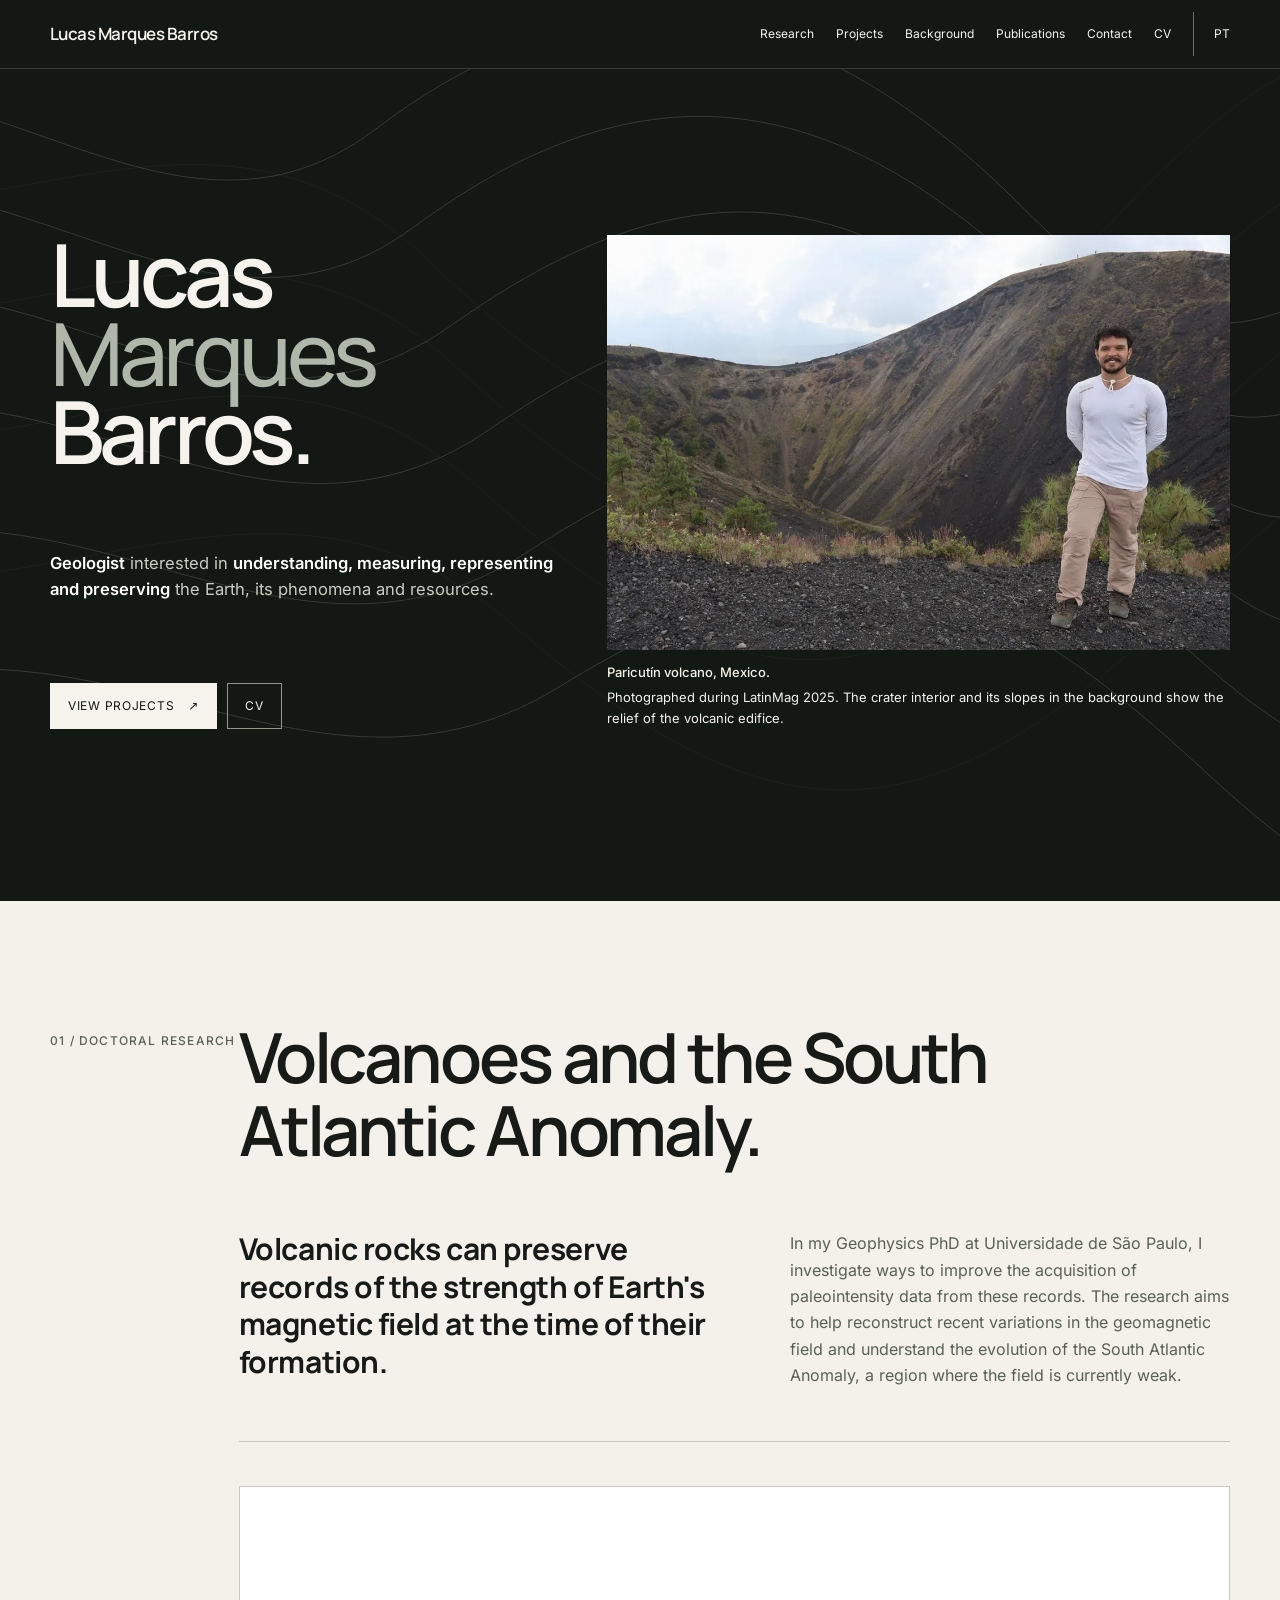
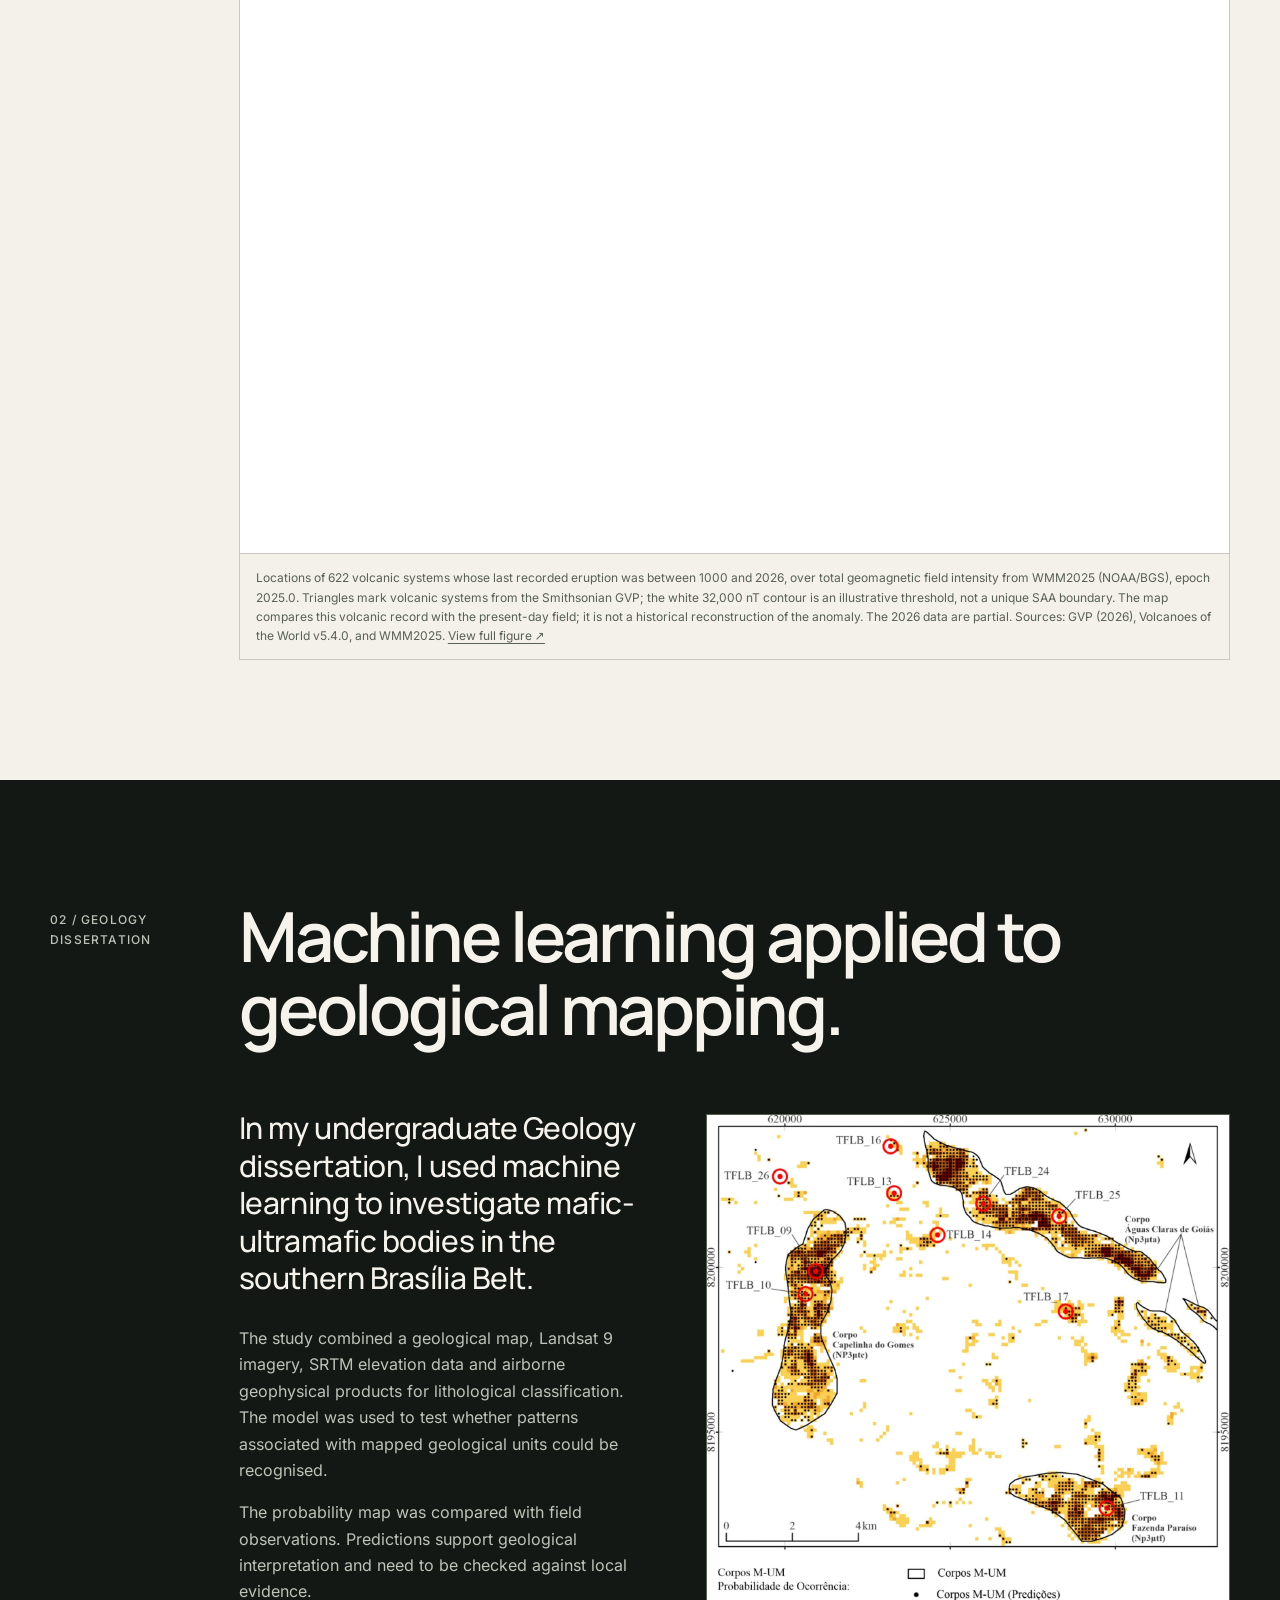
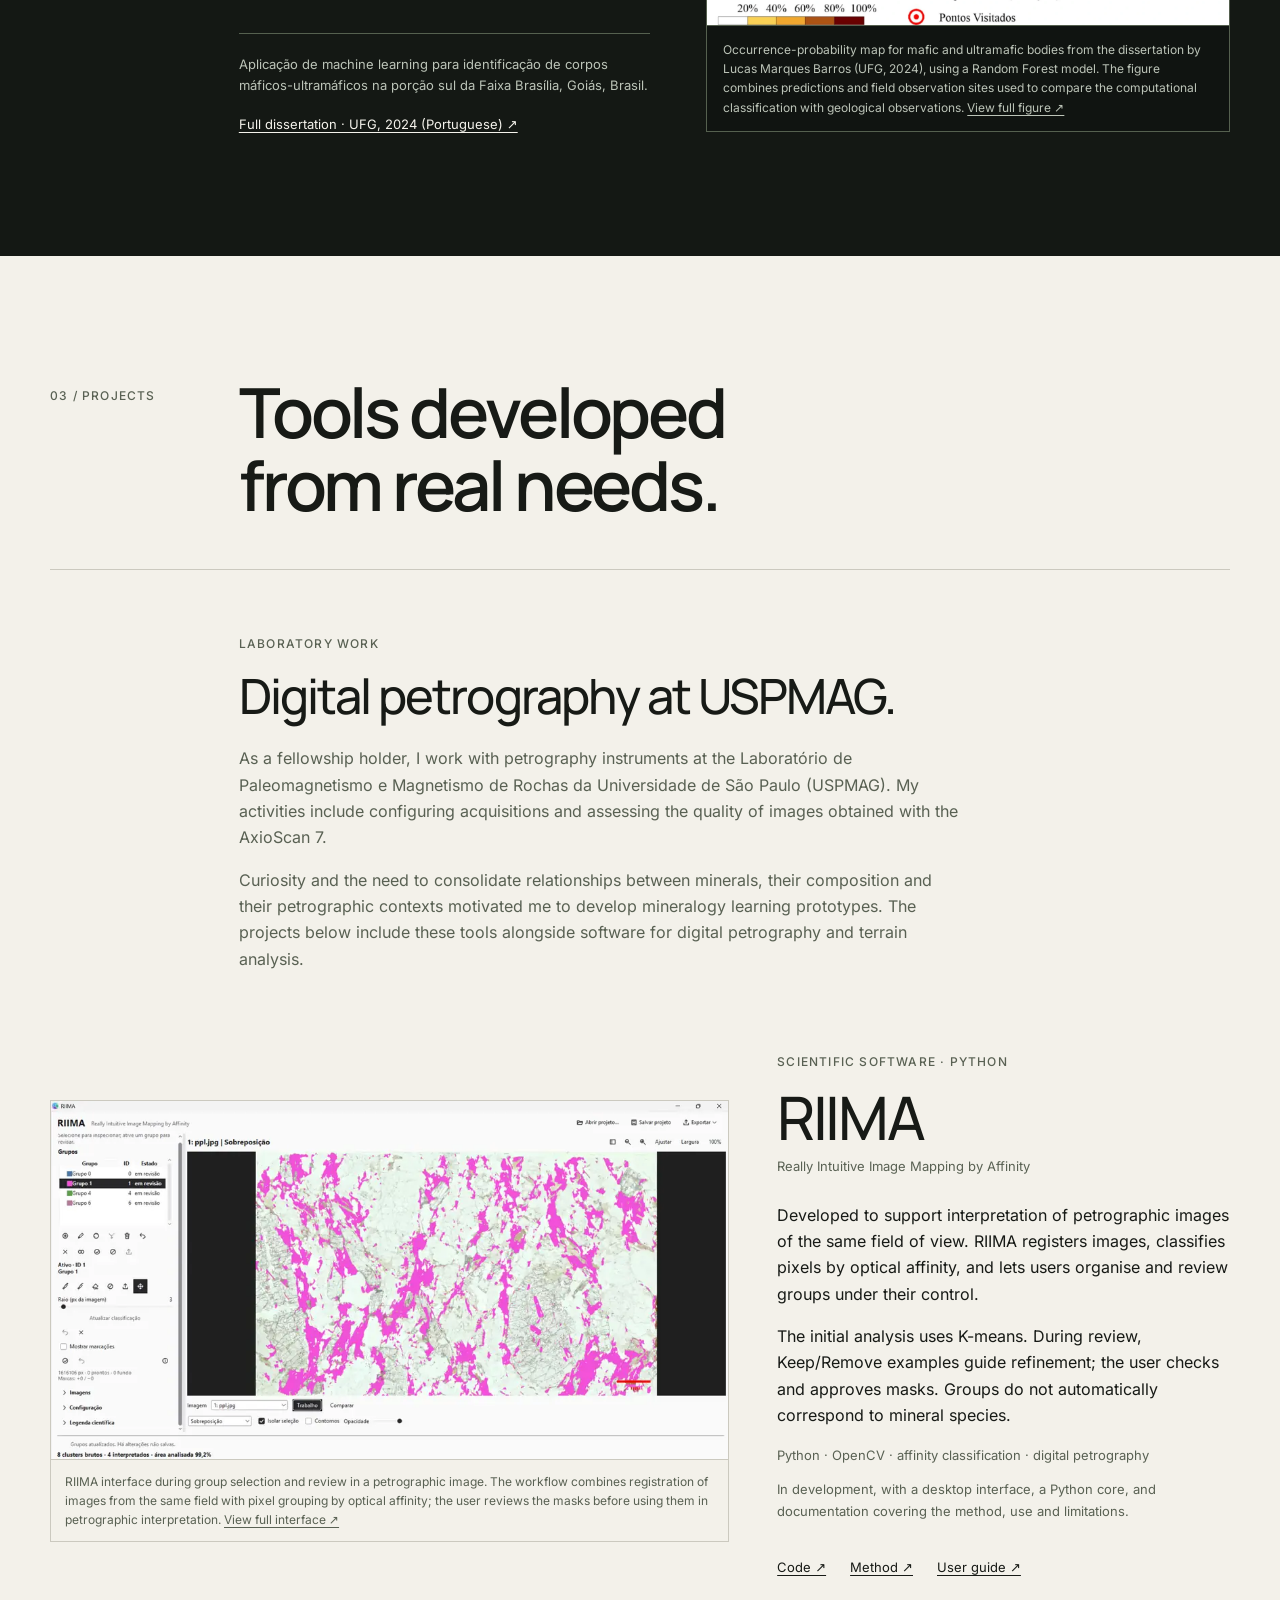
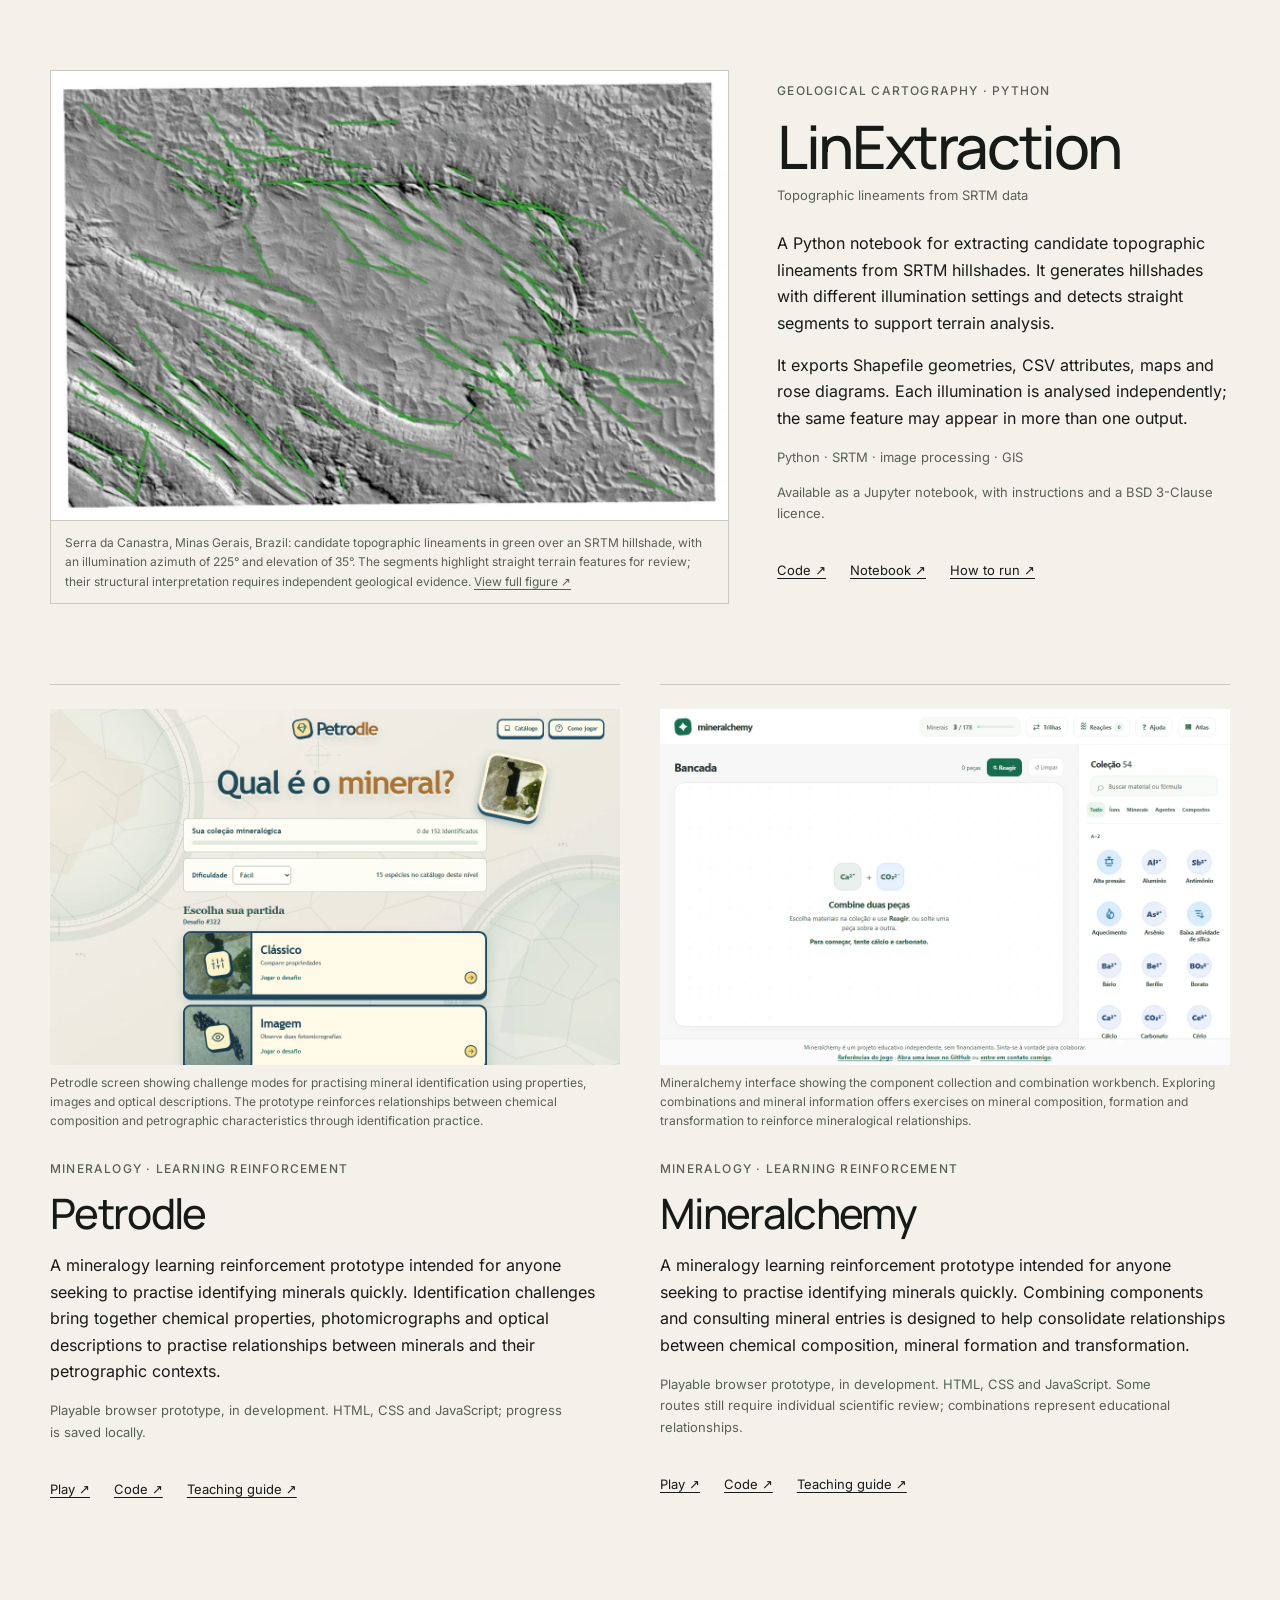
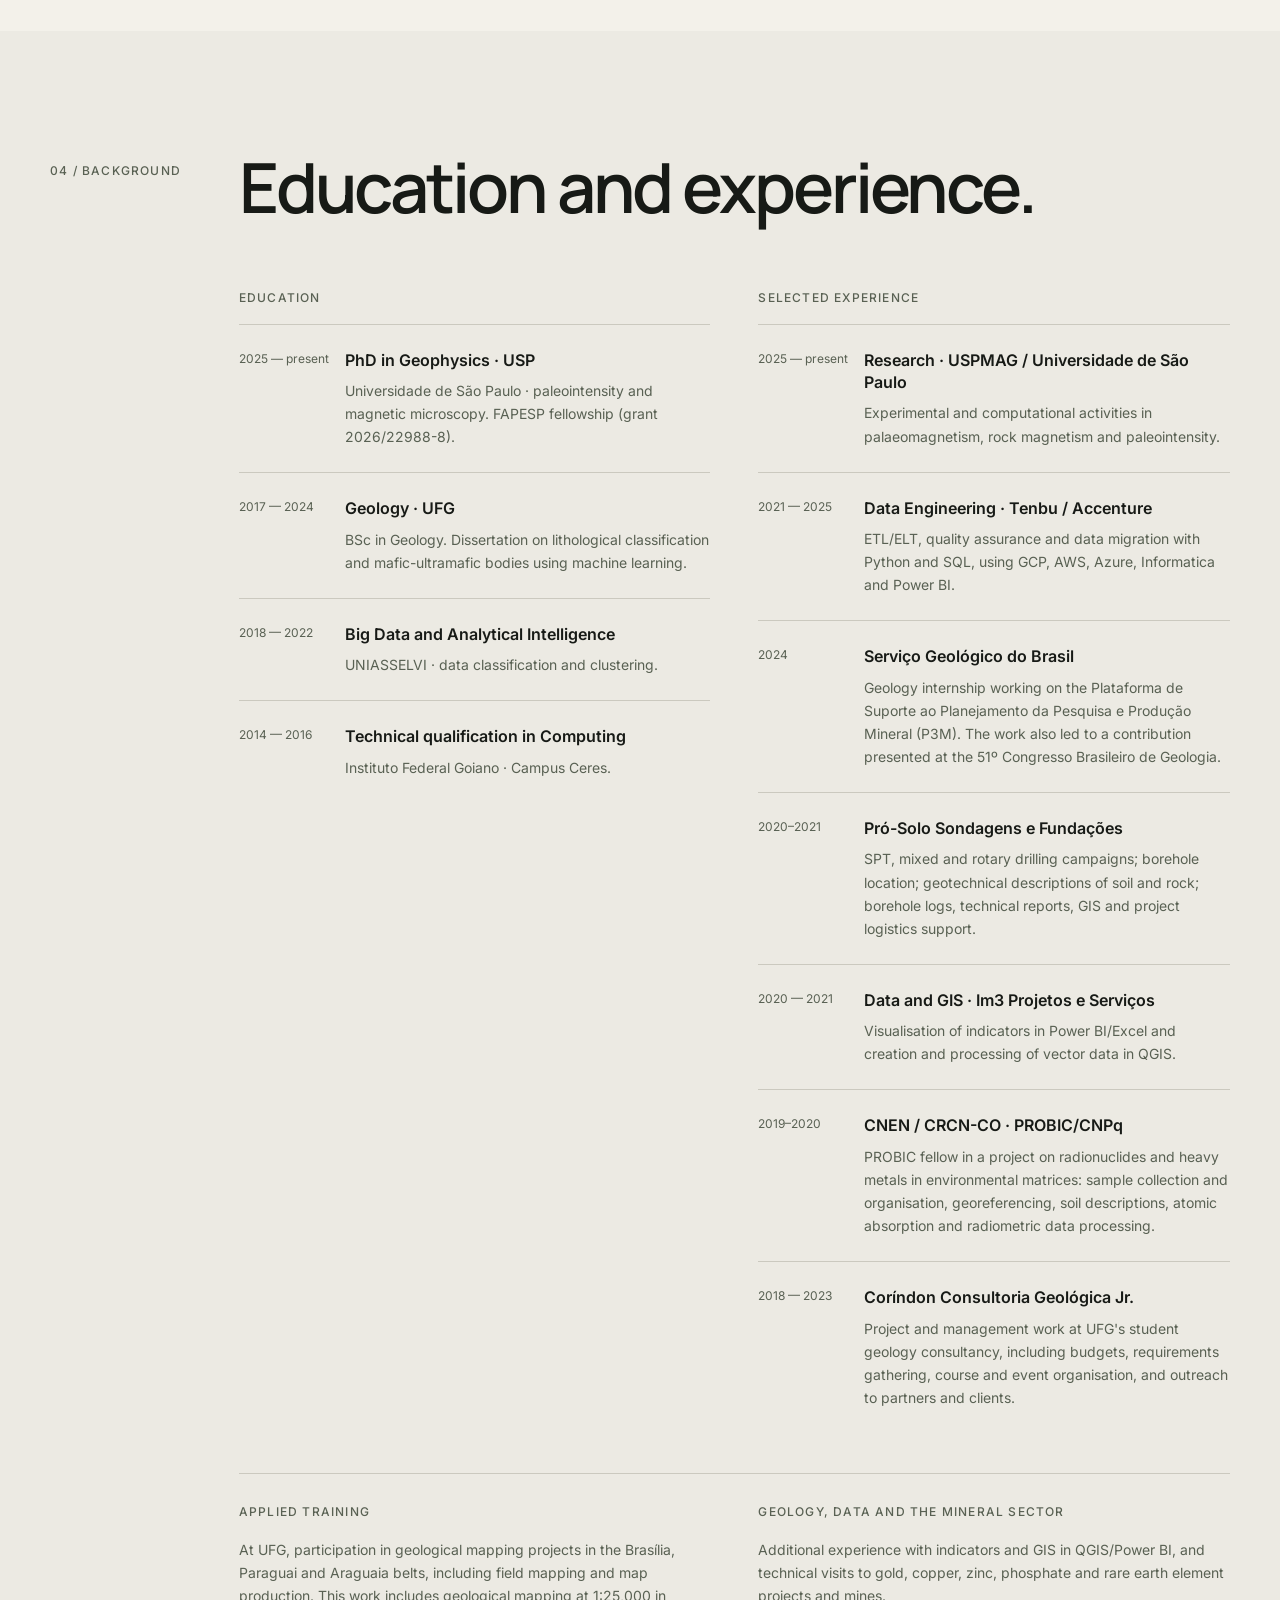
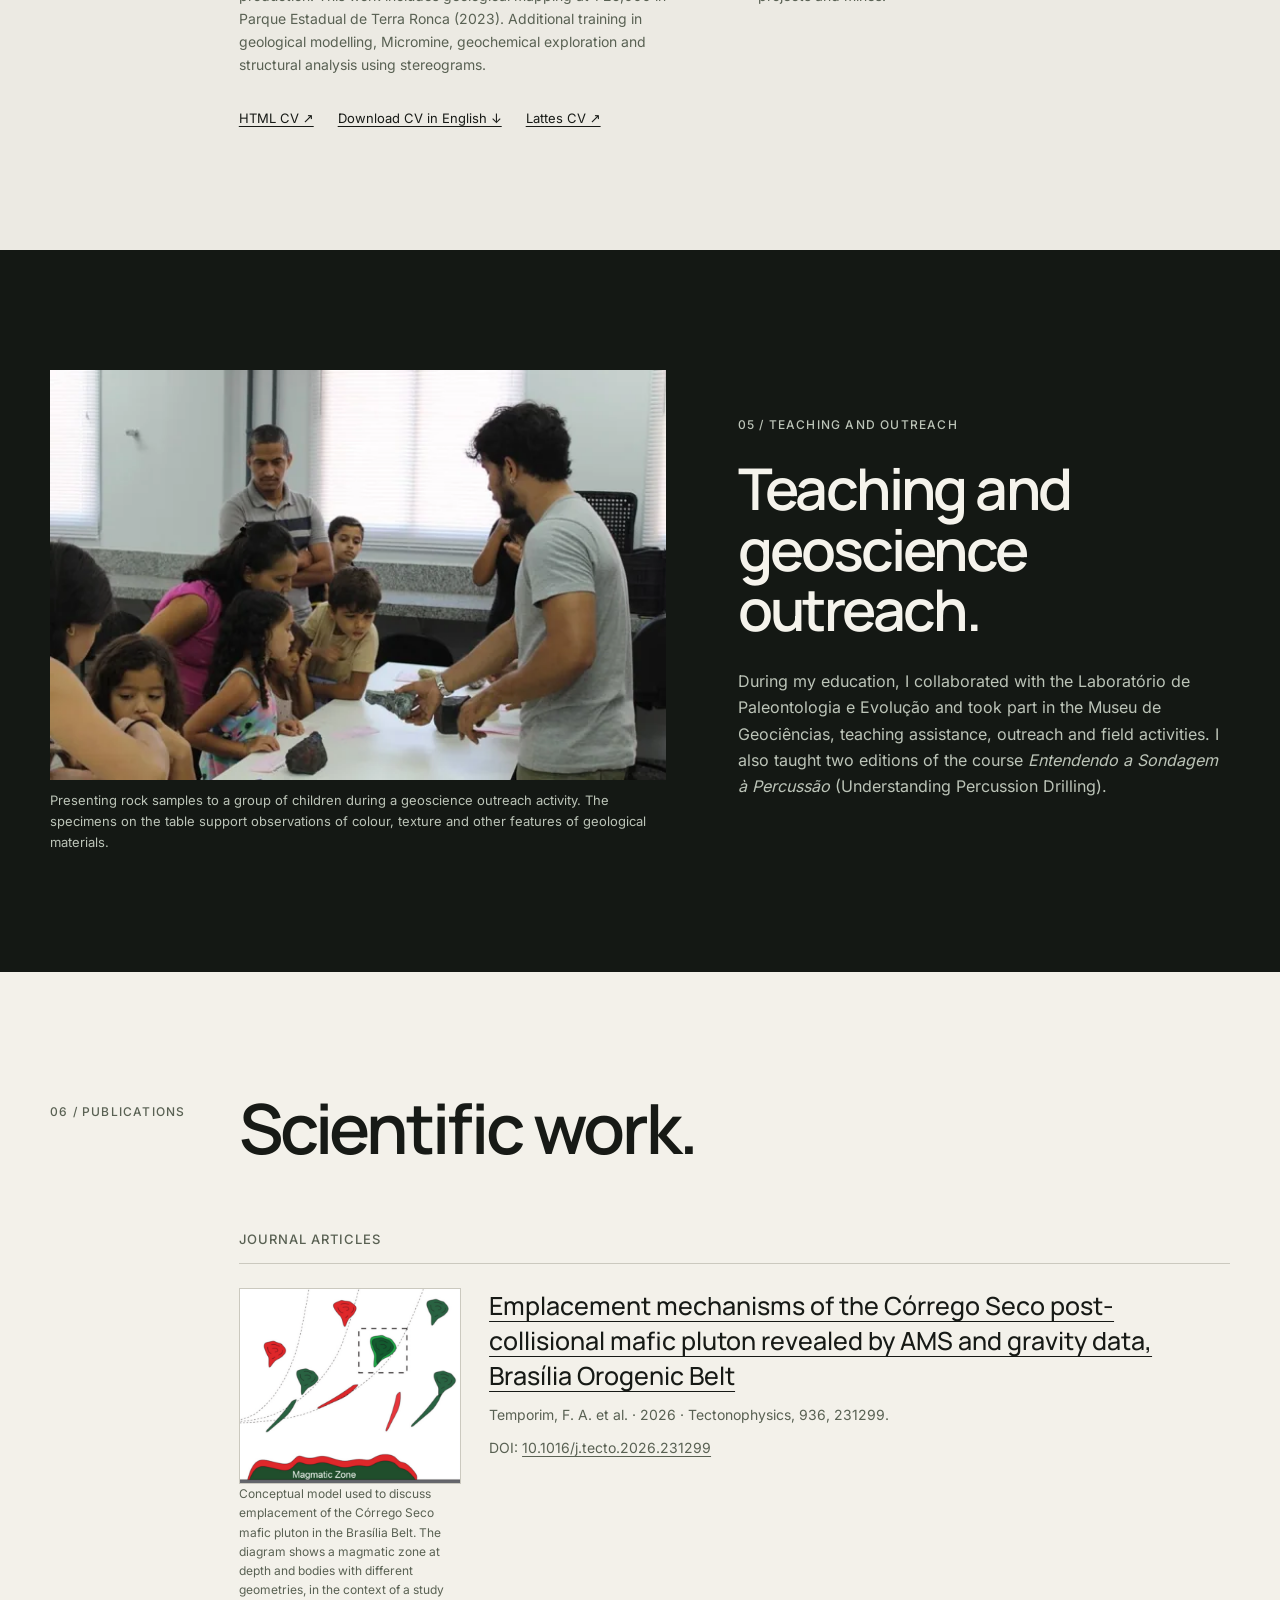
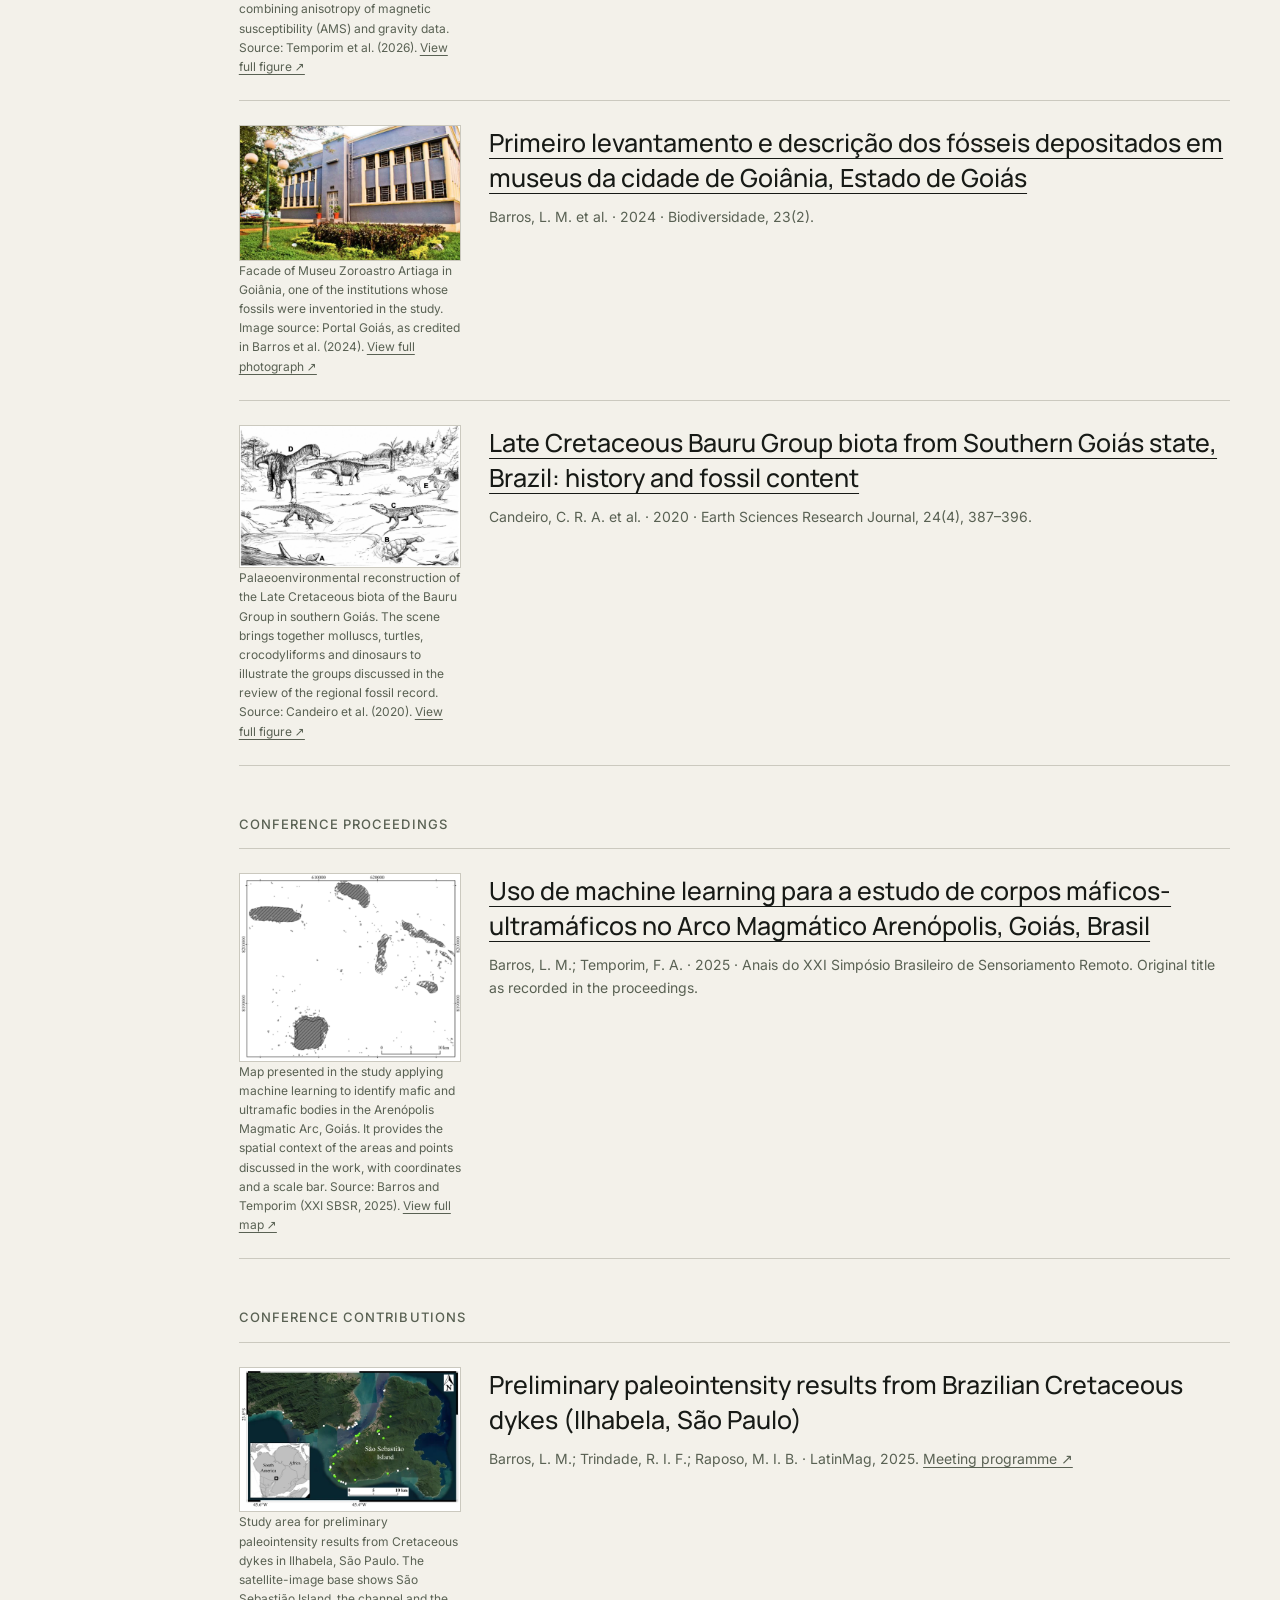
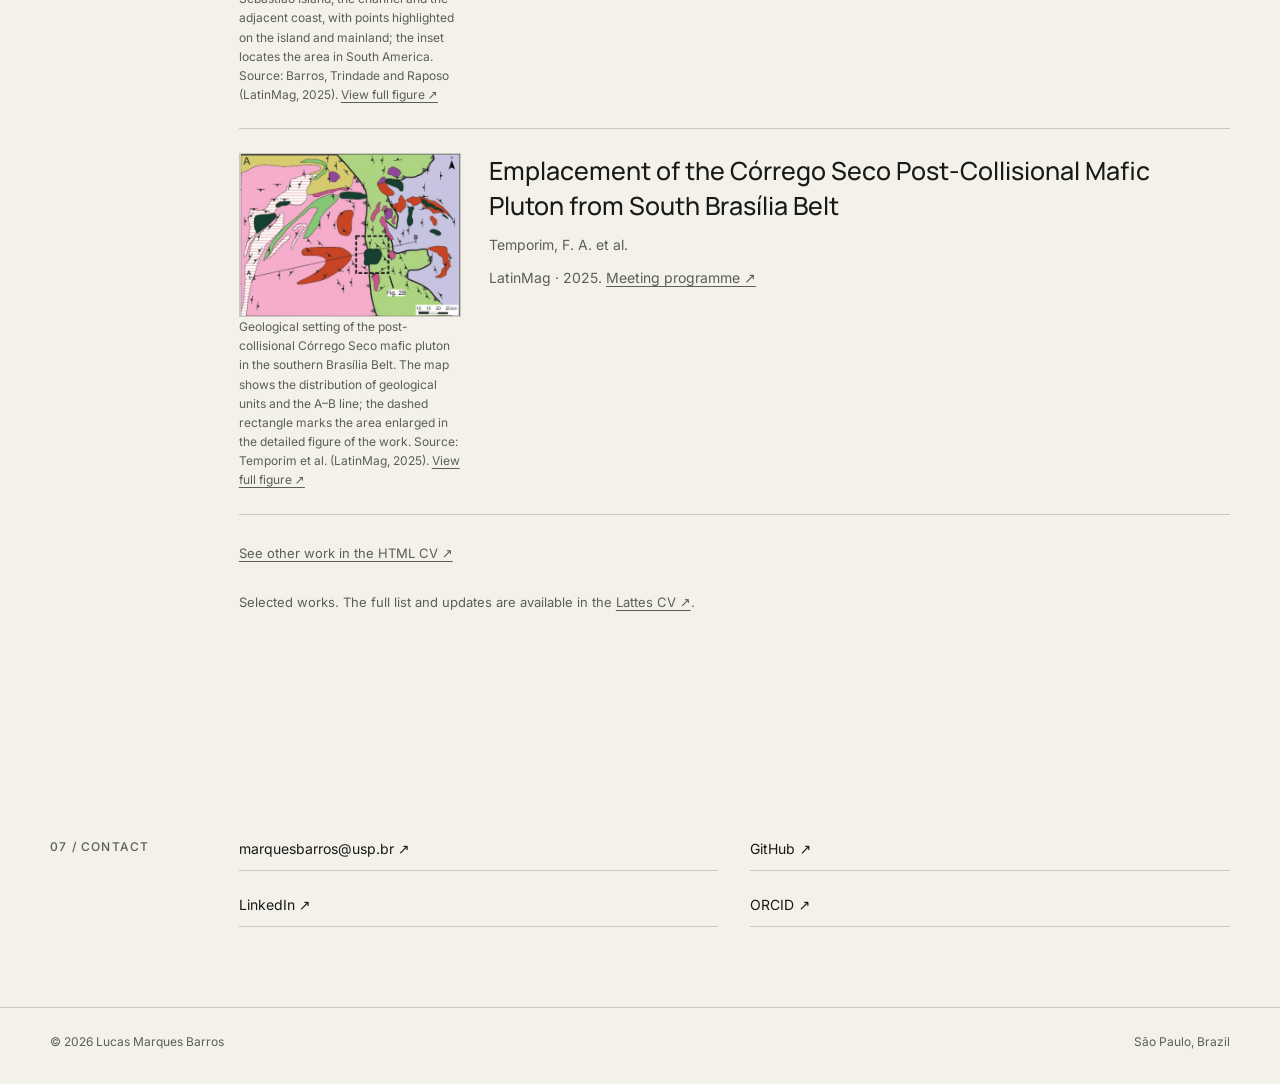
==== commit a5066b4e: "fix: correct LB favicon and complete CV production records" ====
--- a/en/index.html
+++ b/en/index.html
@@ -18,7 +18,7 @@
   <link rel="alternate" hreflang="pt-BR" href="https://marquesbarros.github.io/marquesbarros/">
   <link rel="alternate" hreflang="en" href="https://marquesbarros.github.io/marquesbarros/en/">
   <link rel="alternate" hreflang="x-default" href="https://marquesbarros.github.io/marquesbarros/">
-  <link rel="icon" type="image/svg+xml" href="../assets/favicon.svg">
+  <link rel="icon" type="image/svg+xml" href="../assets/favicon.svg?v=lb-20261123">
   <title>Lucas Marques Barros | Geologist</title>
   <link rel="stylesheet" href="../style.css">
   <script src="../script.js" defer></script>
@@ -116,7 +116,7 @@
 
         <figure class="prediction-figure prediction-real reveal">
           <a class="figure-link" href="../assets/tcc-prediction.webp" aria-label="Open the dissertation figure at its original size"><img id="tcc-prediction-figure" class="tcc-prediction-image" src="../assets/tcc-prediction.webp" width="1536" height="1502" alt="Dissertation map of mafic-ultramafic occurrence probability, with predictions and field observation sites" loading="lazy" decoding="async"></a>
-          <figcaption>Figure from the dissertation by Lucas Marques Barros (UFG, 2024): occurrence probability, predictions and field observation sites. <a href="../assets/tcc-prediction.webp">View full figure ↗</a></figcaption>
+          <figcaption>Occurrence-probability map for mafic and ultramafic bodies from the dissertation by Lucas Marques Barros (UFG, 2024), using a Random Forest model. The figure combines predictions and field observation sites used to compare the computational classification with geological observations. <a href="../assets/tcc-prediction.webp">View full figure ↗</a></figcaption>
         </figure>
       </div>
     </div>
@@ -141,7 +141,7 @@
       <article class="project-feature reveal">
         <figure class="project-window riima-window project-figure">
           <a class="figure-link" href="../assets/riima-interface.webp" aria-label="Open the actual RIIMA screenshot"><img id="riima-screenshot" class="riima-screenshot" src="../assets/riima-interface.webp" width="1000" height="528" alt="Actual RIIMA interface during group review in a petrographic image" loading="lazy" decoding="async"></a>
-          <figcaption>RIIMA: group selection and review in a petrographic image. <a href="../assets/riima-interface.webp">View full interface ↗</a></figcaption>
+          <figcaption>RIIMA interface during group selection and review in a petrographic image. The workflow combines registration of images from the same field with pixel grouping by optical affinity; the user reviews the masks before using them in petrographic interpretation. <a href="../assets/riima-interface.webp">View full interface ↗</a></figcaption>
         </figure>
         <div class="project-copy">
           <p class="project-kicker">Scientific software · Python</p>
@@ -174,7 +174,7 @@
 
       <div class="project-pair">
         <article class="project-card reveal">
-          <figure class="project-preview"><a href="https://marquesbarros.github.io/petrodle/" target="_blank" rel="noopener noreferrer"><img src="../assets/petrodle-preview.webp" width="1200" height="750" alt="Actual Petrodle screenshot showing mineral identification modes" loading="lazy" decoding="async"></a><figcaption>Petrodle: mineral identification through properties, images and optical descriptions.</figcaption></figure>
+          <figure class="project-preview"><a href="https://marquesbarros.github.io/petrodle/" target="_blank" rel="noopener noreferrer"><img src="../assets/petrodle-preview.webp" width="1200" height="750" alt="Actual Petrodle screenshot showing mineral identification modes" loading="lazy" decoding="async"></a><figcaption>Petrodle screen showing challenge modes for practising mineral identification using properties, images and optical descriptions. The prototype reinforces relationships between chemical composition and petrographic characteristics through identification practice.</figcaption></figure>
           <div class="project-card-copy">
             <p class="project-kicker">Mineralogy · Learning reinforcement</p>
             <h3>Petrodle</h3>
@@ -185,7 +185,7 @@
         </article>
 
         <article class="project-card reveal">
-          <figure class="project-preview"><a href="https://marquesbarros.github.io/mineralchemy/" target="_blank" rel="noopener noreferrer"><img src="../assets/mineralchemy-preview.webp" width="1200" height="750" alt="Actual Mineralchemy screenshot showing the collection and combination workbench" loading="lazy" decoding="async"></a><figcaption>Mineralchemy: component collection and combination workbench.</figcaption></figure>
+          <figure class="project-preview"><a href="https://marquesbarros.github.io/mineralchemy/" target="_blank" rel="noopener noreferrer"><img src="../assets/mineralchemy-preview.webp" width="1200" height="750" alt="Actual Mineralchemy screenshot showing the collection and combination workbench" loading="lazy" decoding="async"></a><figcaption>Mineralchemy interface showing the component collection and combination workbench. Exploring combinations and mineral information offers exercises on mineral composition, formation and transformation to reinforce mineralogical relationships.</figcaption></figure>
           <div class="project-card-copy">
             <p class="project-kicker">Mineralogy · Learning reinforcement</p>
             <h3>Mineralchemy</h3>
@@ -270,7 +270,7 @@
             <li class="publication-entry">
               <figure class="publication-figure" aria-labelledby="figure-corrego-seco-tectonophysics">
                 <a class="figure-link" href="../assets/corrego-seco-tectonophysics.webp" aria-label="Open the full Córrego Seco emplacement diagram"><img src="../assets/corrego-seco-tectonophysics.webp" srcset="../assets/corrego-seco-tectonophysics-600.webp 600w, ../assets/corrego-seco-tectonophysics.webp 737w" sizes="(max-width: 560px) calc(100vw - 32px), 240px" width="737" height="649" loading="lazy" decoding="async" alt="Conceptual diagram with red and green magmatic bodies, dashed lines, a detail area and a magmatic zone at the base"></a>
-                <figcaption id="figure-corrego-seco-tectonophysics">Conceptual diagram presented in the study of the emplacement mechanisms of the Córrego Seco pluton. The figure shows red and green magmatic bodies and a magmatic zone at the base. Source: Temporim et al. (2026). <a href="../assets/corrego-seco-tectonophysics.webp">View full figure ↗</a></figcaption>
+                <figcaption id="figure-corrego-seco-tectonophysics">Conceptual model used to discuss emplacement of the Córrego Seco mafic pluton in the Brasília Belt. The diagram shows a magmatic zone at depth and bodies with different geometries, in the context of a study combining anisotropy of magnetic susceptibility (AMS) and gravity data. Source: Temporim et al. (2026). <a href="../assets/corrego-seco-tectonophysics.webp">View full figure ↗</a></figcaption>
               </figure>
               <div class="publication-copy"><h4><a href="https://doi.org/10.1016/j.tecto.2026.231299" target="_blank" rel="noopener noreferrer" lang="en">Emplacement mechanisms of the Córrego Seco post-collisional mafic pluton revealed by AMS and gravity data, Brasília Orogenic Belt</a></h4><p>Temporim, F. A. et al. · 2026 · Tectonophysics, 936, 231299.</p><p>DOI: <a href="https://doi.org/10.1016/j.tecto.2026.231299" target="_blank" rel="noopener noreferrer">10.1016/j.tecto.2026.231299</a></p></div>
             </li>
@@ -284,7 +284,7 @@
             <li class="publication-entry">
               <figure class="publication-figure" aria-labelledby="figure-biota-bauru">
                 <a class="figure-link" href="../assets/bauru-biota.webp" aria-label="Open the full Bauru Group reconstruction"><img src="../assets/bauru-biota.webp" srcset="../assets/bauru-biota-600.webp 600w, ../assets/bauru-biota.webp 1008w" sizes="(max-width: 560px) calc(100vw - 32px), 240px" width="1008" height="647" loading="lazy" decoding="async" alt="Black-and-white reconstruction of the Bauru Group biota, with vegetation, dinosaurs, crocodyliforms, a turtle and a gastropod"></a>
-                <figcaption id="figure-biota-bauru">Reconstruction of the Late Cretaceous biota of the Bauru Group in southern Goiás, from Candeiro et al. (2020). <a href="../assets/bauru-biota.webp">View full figure ↗</a></figcaption>
+                <figcaption id="figure-biota-bauru">Palaeoenvironmental reconstruction of the Late Cretaceous biota of the Bauru Group in southern Goiás. The scene brings together molluscs, turtles, crocodyliforms and dinosaurs to illustrate the groups discussed in the review of the regional fossil record. Source: Candeiro et al. (2020). <a href="../assets/bauru-biota.webp">View full figure ↗</a></figcaption>
               </figure>
               <div class="publication-copy"><h4><a href="https://revistas.unal.edu.co/index.php/esrj/article/view/82831" target="_blank" rel="noopener noreferrer" lang="en">Late Cretaceous Bauru Group biota from Southern Goiás state, Brazil: history and fossil content</a></h4><p>Candeiro, C. R. A. et al. · 2020 · Earth Sciences Research Journal, 24(4), 387–396.</p></div>
             </li>
@@ -295,7 +295,7 @@
           <ul class="publication-list"><li class="publication-entry">
               <figure class="publication-figure" aria-labelledby="figure-sbsr-mapeamento">
                 <a class="figure-link" href="../assets/sbsr-machine-learning-map.webp" aria-label="Open the full map from the machine learning study"><img src="../assets/sbsr-machine-learning-map.webp" srcset="../assets/sbsr-machine-learning-map-600.webp 600w, ../assets/sbsr-machine-learning-map.webp 771w" sizes="(max-width: 560px) calc(100vw - 32px), 240px" width="771" height="653" loading="lazy" decoding="async" alt="Map with hatched areas, grey patches, coordinates and a scale bar, presented in the study of mafic-ultramafic bodies"></a>
-                <figcaption id="figure-sbsr-mapeamento">Map from the study of mafic-ultramafic bodies in the Arenópolis Magmatic Arc, Goiás, presented at the XXI Simpósio Brasileiro de Sensoriamento Remoto. Source: Barros and Temporim (2025). <a href="../assets/sbsr-machine-learning-map.webp">View full map ↗</a></figcaption>
+                <figcaption id="figure-sbsr-mapeamento">Map presented in the study applying machine learning to identify mafic and ultramafic bodies in the Arenópolis Magmatic Arc, Goiás. It provides the spatial context of the areas and points discussed in the work, with coordinates and a scale bar. Source: Barros and Temporim (XXI SBSR, 2025). <a href="../assets/sbsr-machine-learning-map.webp">View full map ↗</a></figcaption>
               </figure>
               <div class="publication-copy"><h4><a href="https://proceedings.science/sbsr-2025/trabalhos/uso-de-machine-learning-para-a-estudo-de-corpos-maficos-ultramaficos-no-arco-mag?lang=pt-br" target="_blank" rel="noopener noreferrer" lang="pt-BR">Uso de machine learning para a estudo de corpos máficos-ultramáficos no Arco Magmático Arenópolis, Goiás, Brasil</a></h4><p>Barros, L. M.; Temporim, F. A. · 2025 · Anais do XXI Simpósio Brasileiro de Sensoriamento Remoto. Original title as recorded in the proceedings.</p></div>
             </li></ul>
@@ -305,18 +305,19 @@
           <ul class="publication-list"><li class="publication-entry">
               <figure class="publication-figure" aria-labelledby="figure-latinmag-ilhabela">
                 <a class="figure-link" href="../assets/ilhabela-latinmag-paleointensidade.webp" aria-label="Open the full Ilhabela map"><img src="../assets/ilhabela-latinmag-paleointensidade.webp" srcset="../assets/ilhabela-latinmag-paleointensidade-600.webp 600w, ../assets/ilhabela-latinmag-paleointensidade.webp 905w" sizes="(max-width: 560px) calc(100vw - 32px), 300px" width="905" height="590" loading="lazy" decoding="async" alt="Satellite image of São Sebastião Island and the adjacent coast, with green and white points, a South America location inset, a 10 km scale bar and a north arrow."></a>
-                <figcaption id="figure-latinmag-ilhabela">Map of São Sebastião Island (Ilhabela) and the adjacent coast, used in the abstract on preliminary paleointensity results from Brazilian Cretaceous dykes. The satellite image shows points highlighted in green and white; the lower-left inset locates the area in South America. Source: Barros, Trindade and Raposo (LatinMag, 2025). <a href="../assets/ilhabela-latinmag-paleointensidade.webp">View full figure ↗</a></figcaption>
+                <figcaption id="figure-latinmag-ilhabela">Study area for preliminary paleointensity results from Cretaceous dykes in Ilhabela, São Paulo. The satellite-image base shows São Sebastião Island, the channel and the adjacent coast, with points highlighted on the island and mainland; the inset locates the area in South America. Source: Barros, Trindade and Raposo (LatinMag, 2025). <a href="../assets/ilhabela-latinmag-paleointensidade.webp">View full figure ↗</a></figcaption>
               </figure>
               <div class="publication-copy"><h4 lang="en">Preliminary paleointensity results from Brazilian Cretaceous dykes (Ilhabela, São Paulo)</h4><p>Barros, L. M.; Trindade, R. I. F.; Raposo, M. I. B. · LatinMag, 2025. <a href="https://latinmag.geofisica.unam.mx/assets/files/FINAL_PROGRAM.pdf" target="_blank" rel="noopener noreferrer">Meeting programme ↗</a></p></div>
             </li>
             <li class="publication-entry">
               <figure class="publication-figure" aria-labelledby="figure-latinmag-corrego-seco">
                 <a class="figure-link" href="../assets/corrego-seco-latinmag.webp" aria-label="Open the full Córrego Seco geological map"><img src="../assets/corrego-seco-latinmag.webp" width="504" height="370" loading="lazy" decoding="async" alt="Geological map with coloured units, symbols, an A–B line, a north arrow and a detail area marked by a dashed box"></a>
-                <figcaption id="figure-latinmag-corrego-seco">Geological map associated with the study of the emplacement of the post-collisional Córrego Seco mafic pluton in the southern Brasília Belt. Source: Temporim et al. (LatinMag, 2025). <a href="../assets/corrego-seco-latinmag.webp">View full figure ↗</a></figcaption>
+                <figcaption id="figure-latinmag-corrego-seco">Geological setting of the post-collisional Córrego Seco mafic pluton in the southern Brasília Belt. The map shows the distribution of geological units and the A–B line; the dashed rectangle marks the area enlarged in the detailed figure of the work. Source: Temporim et al. (LatinMag, 2025). <a href="../assets/corrego-seco-latinmag.webp">View full figure ↗</a></figcaption>
               </figure>
               <div class="publication-copy"><h4 lang="en">Emplacement of the Córrego Seco Post-Collisional Mafic Pluton from South Brasília Belt</h4><p>Temporim, F. A. et al.</p><p>LatinMag · 2025. <a href="https://latinmag.geofisica.unam.mx/assets/files/FINAL_PROGRAM.pdf" target="_blank" rel="noopener noreferrer">Meeting programme ↗</a></p></div>
             </li></ul>
         </div>
+        <p class="publication-note"><a href="./cv.html#cv-producao">See other work in the HTML CV ↗</a></p>
         <p class="publication-note">Selected works. The full list and updates are available in the <a href="https://lattes.cnpq.br/6262685341923739" target="_blank" rel="noopener noreferrer">Lattes CV ↗</a>.</p>
       </div>
     </div>
